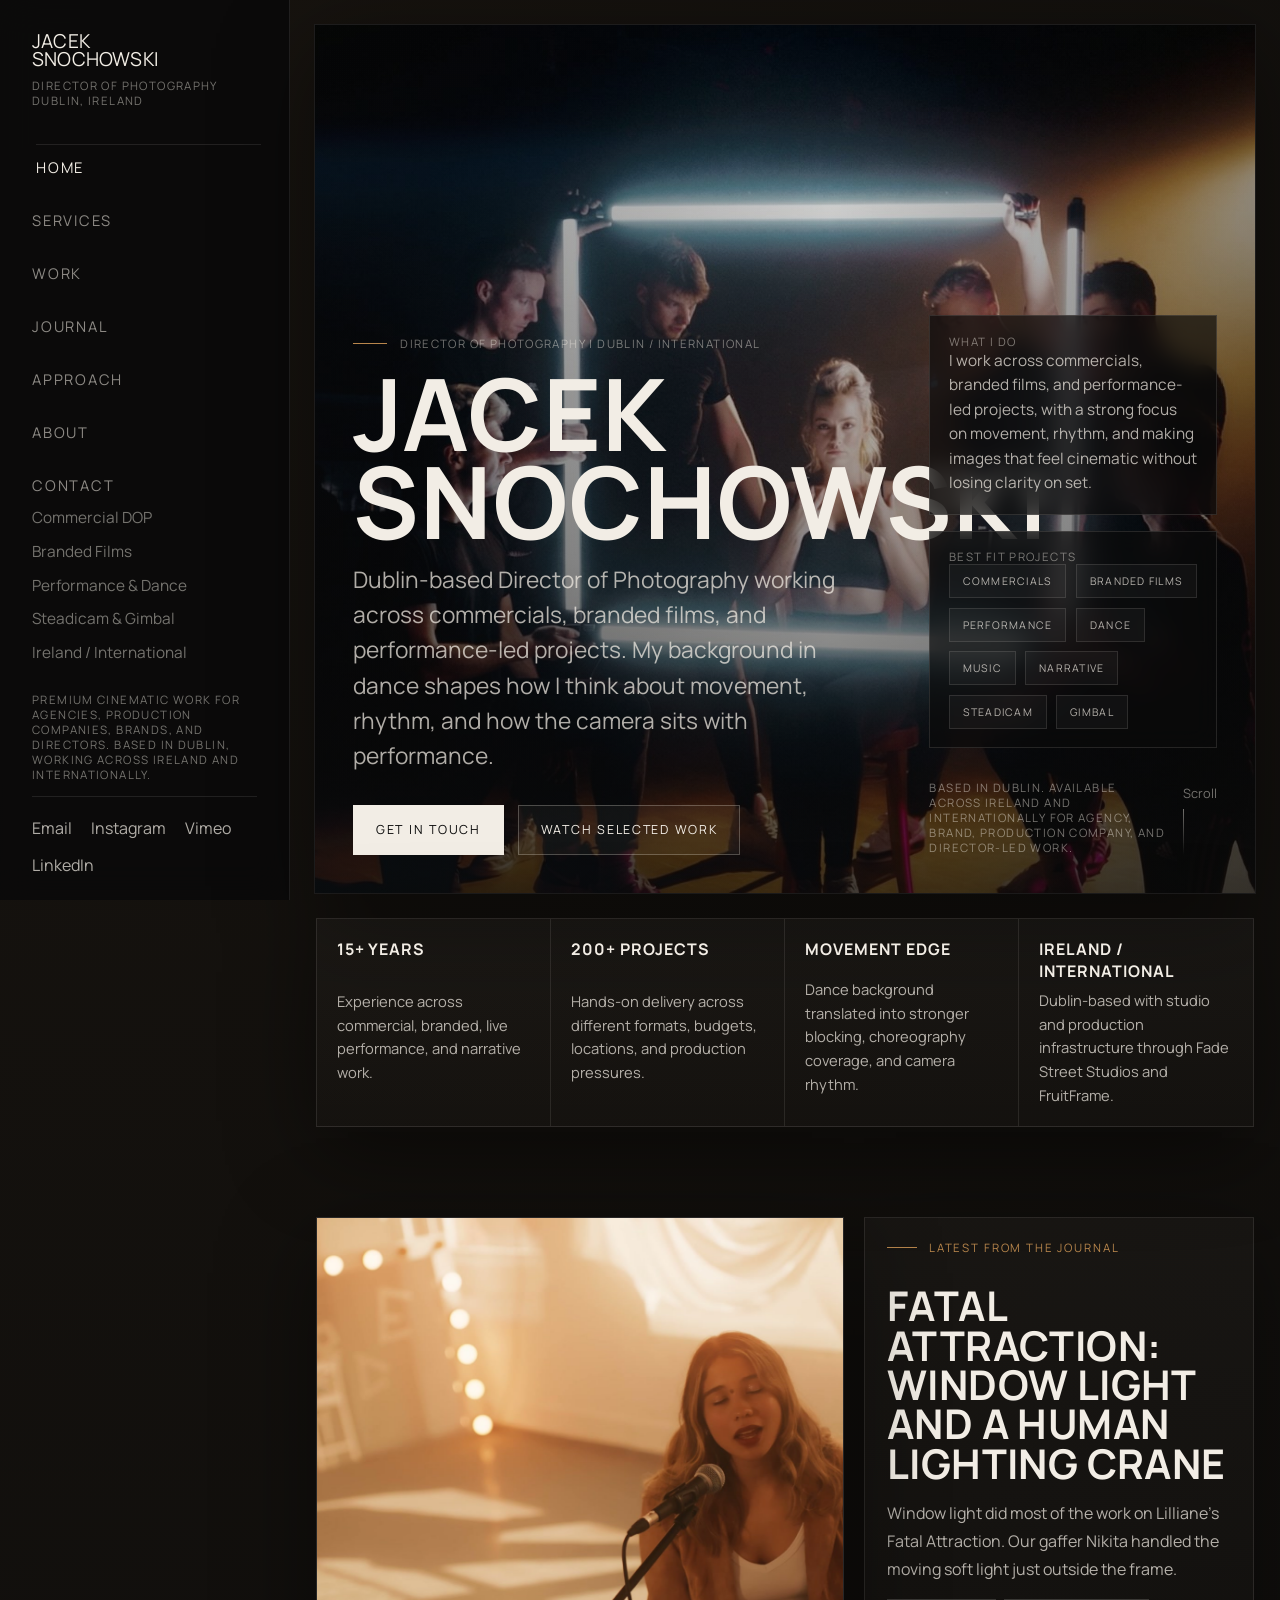
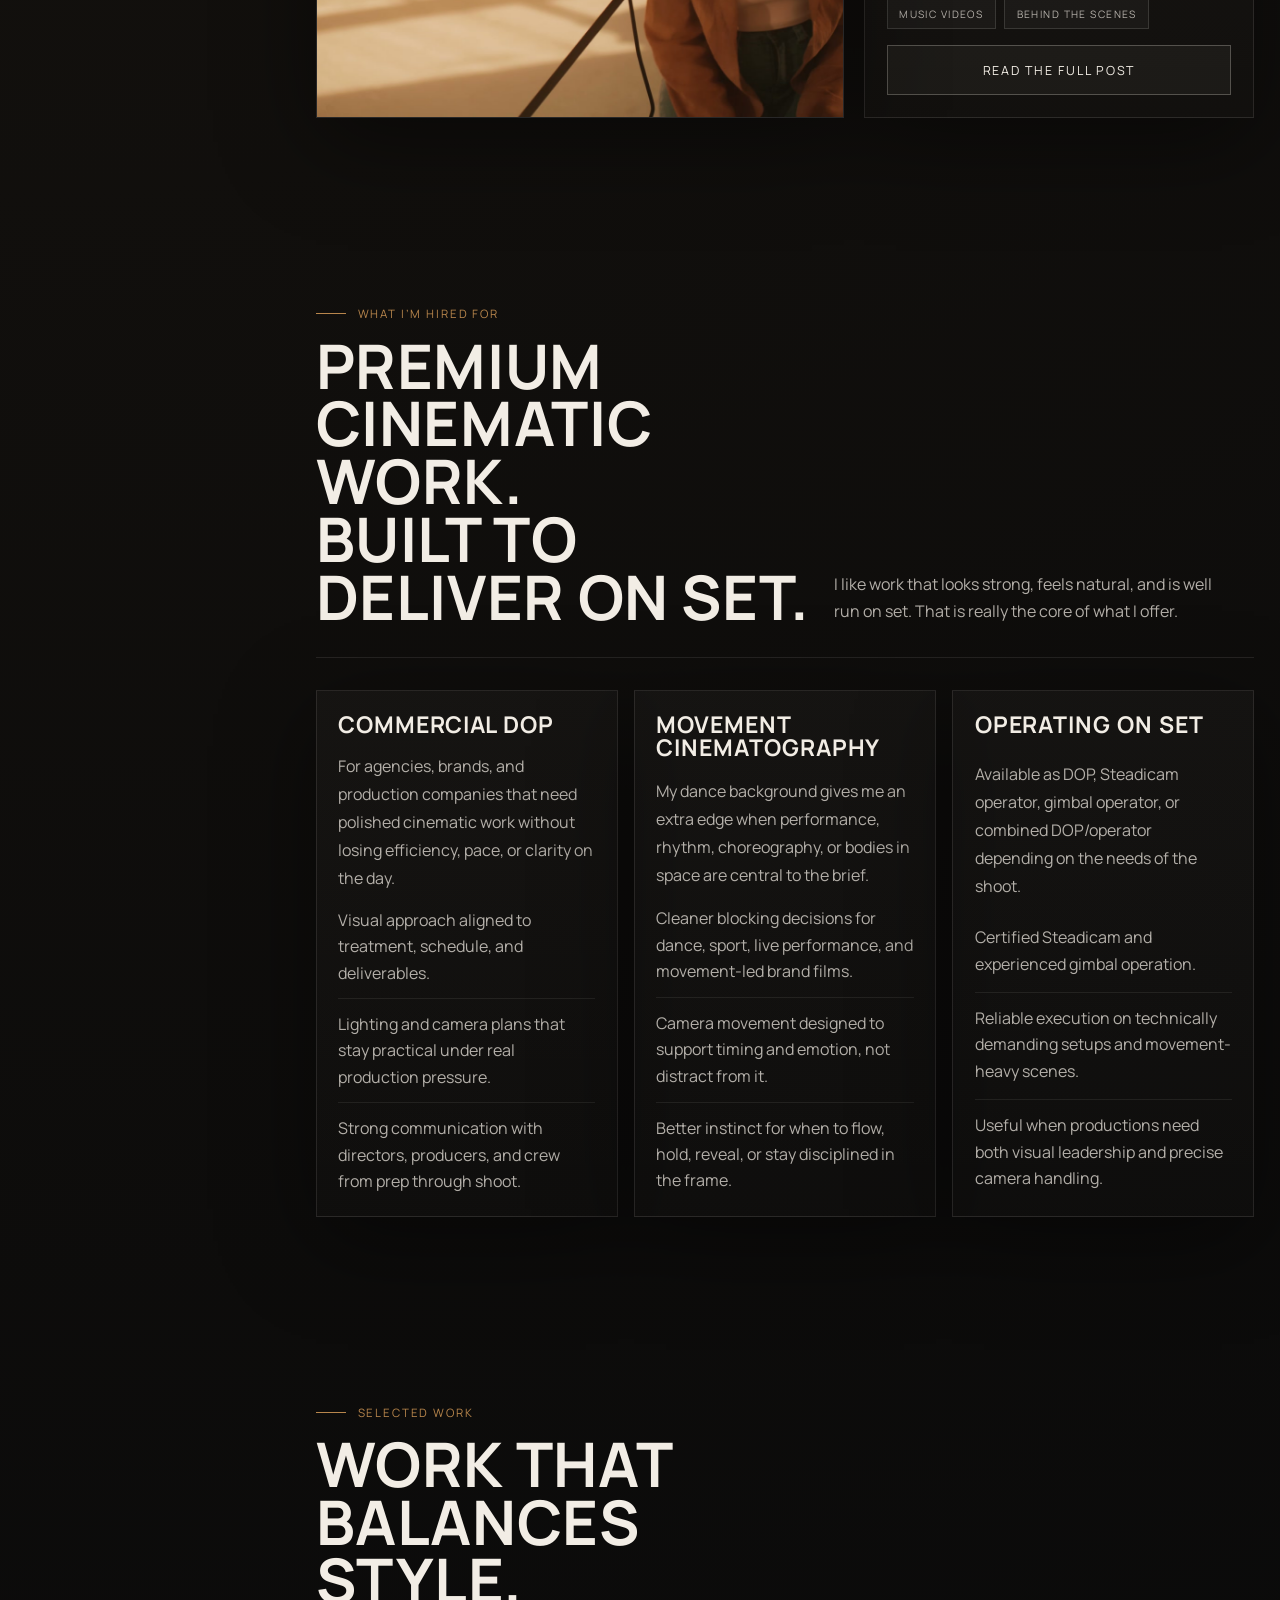
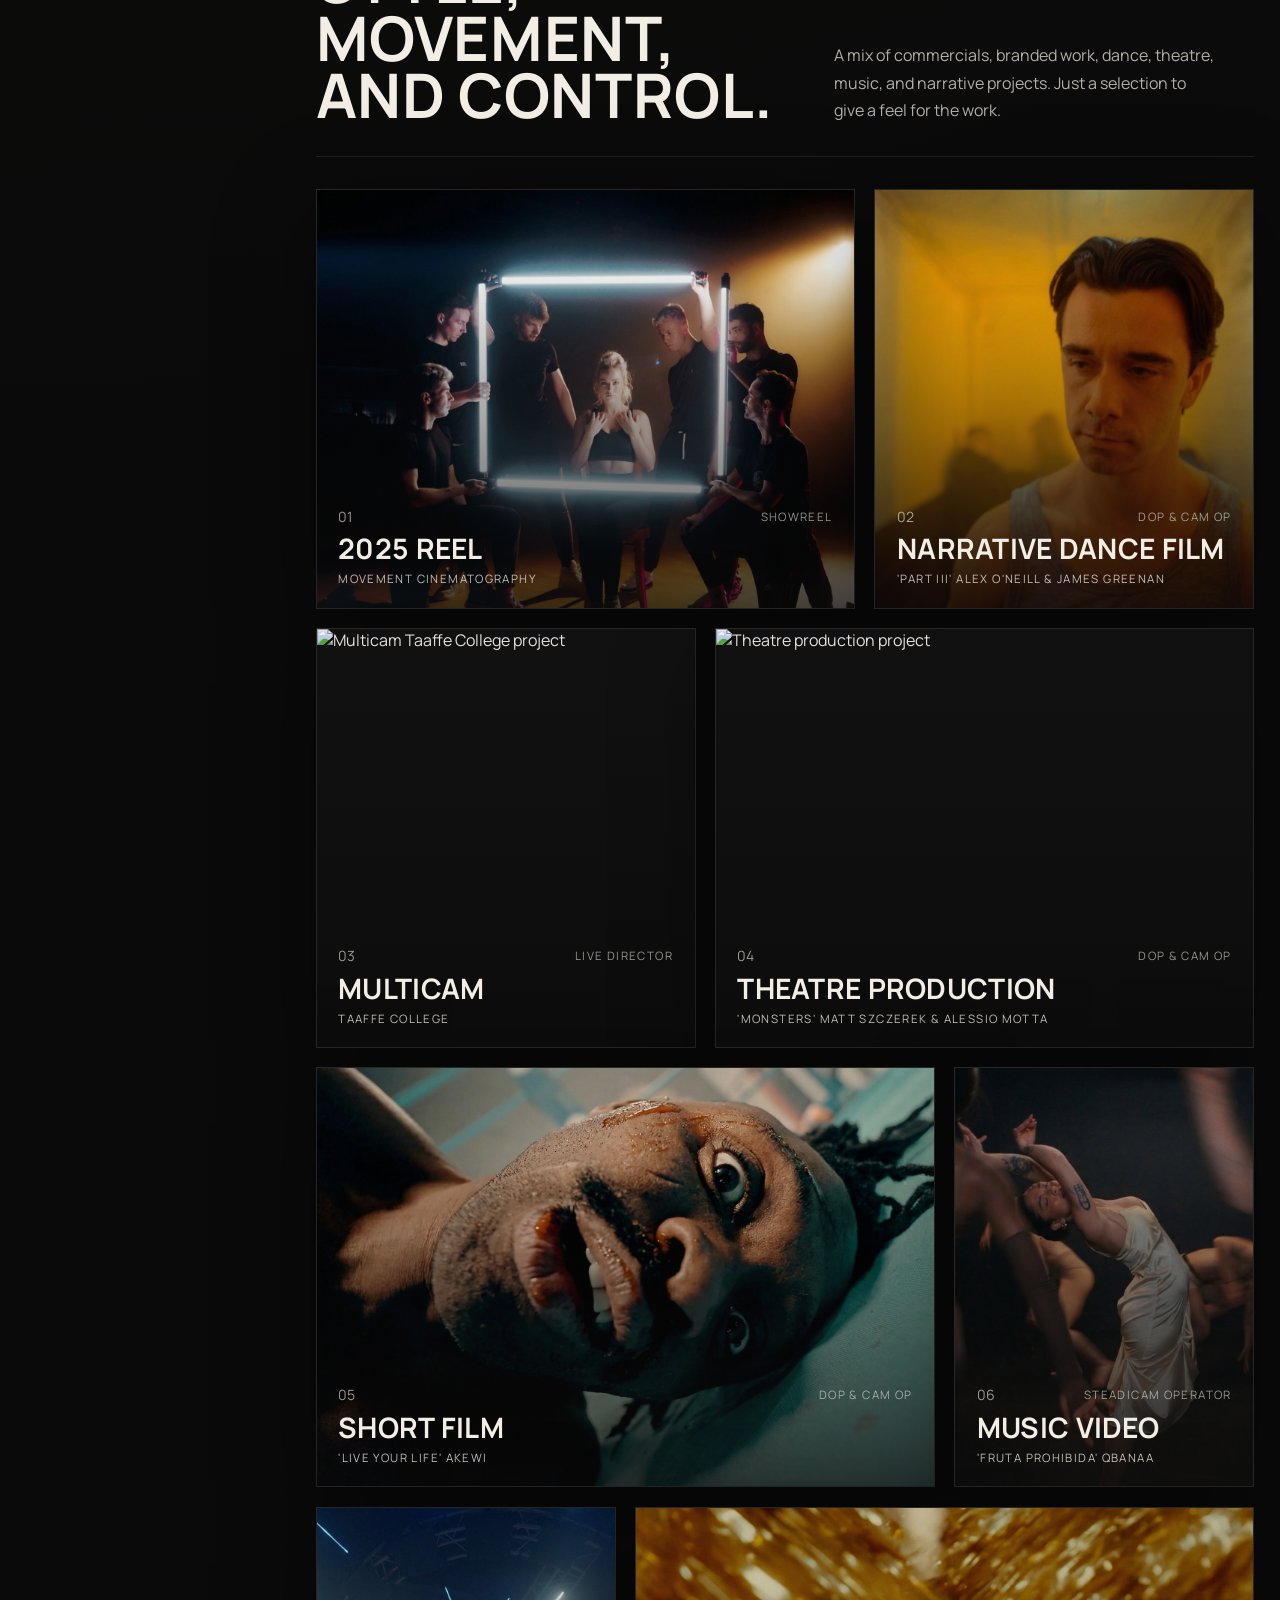
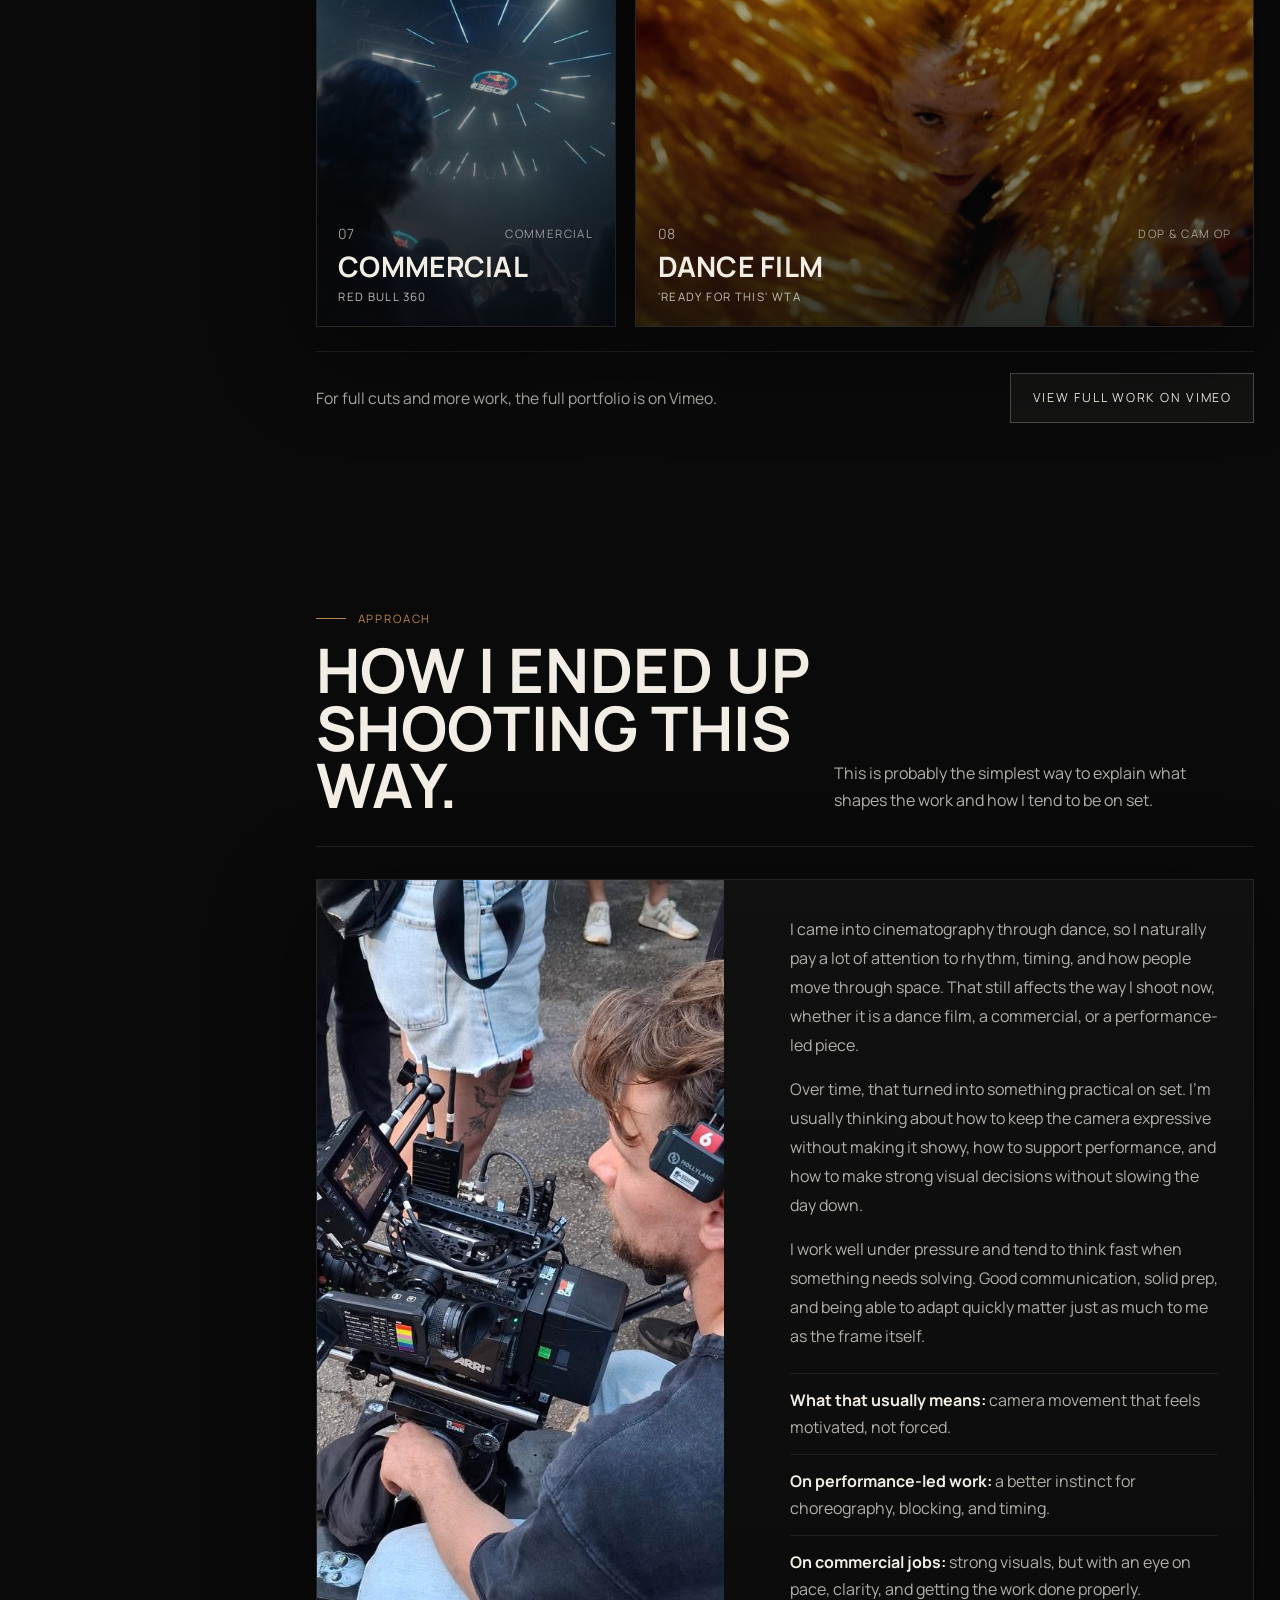
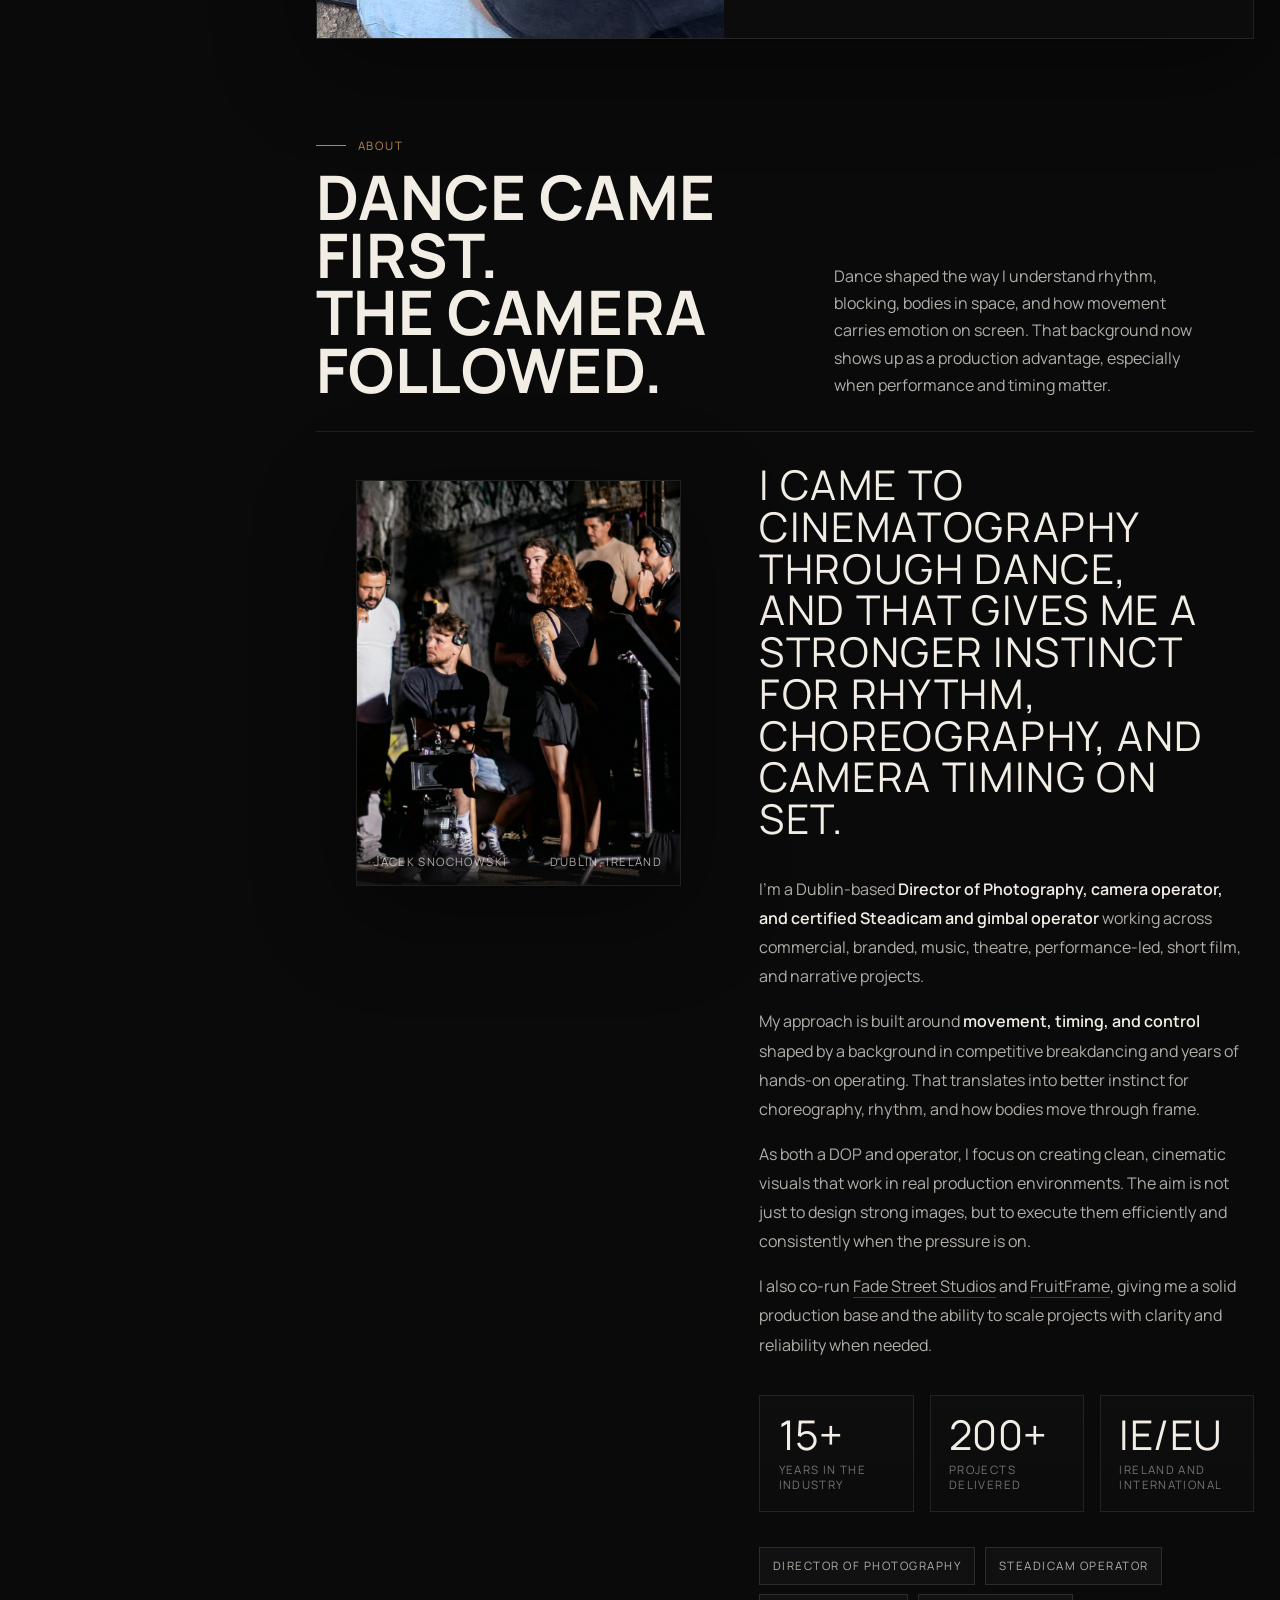
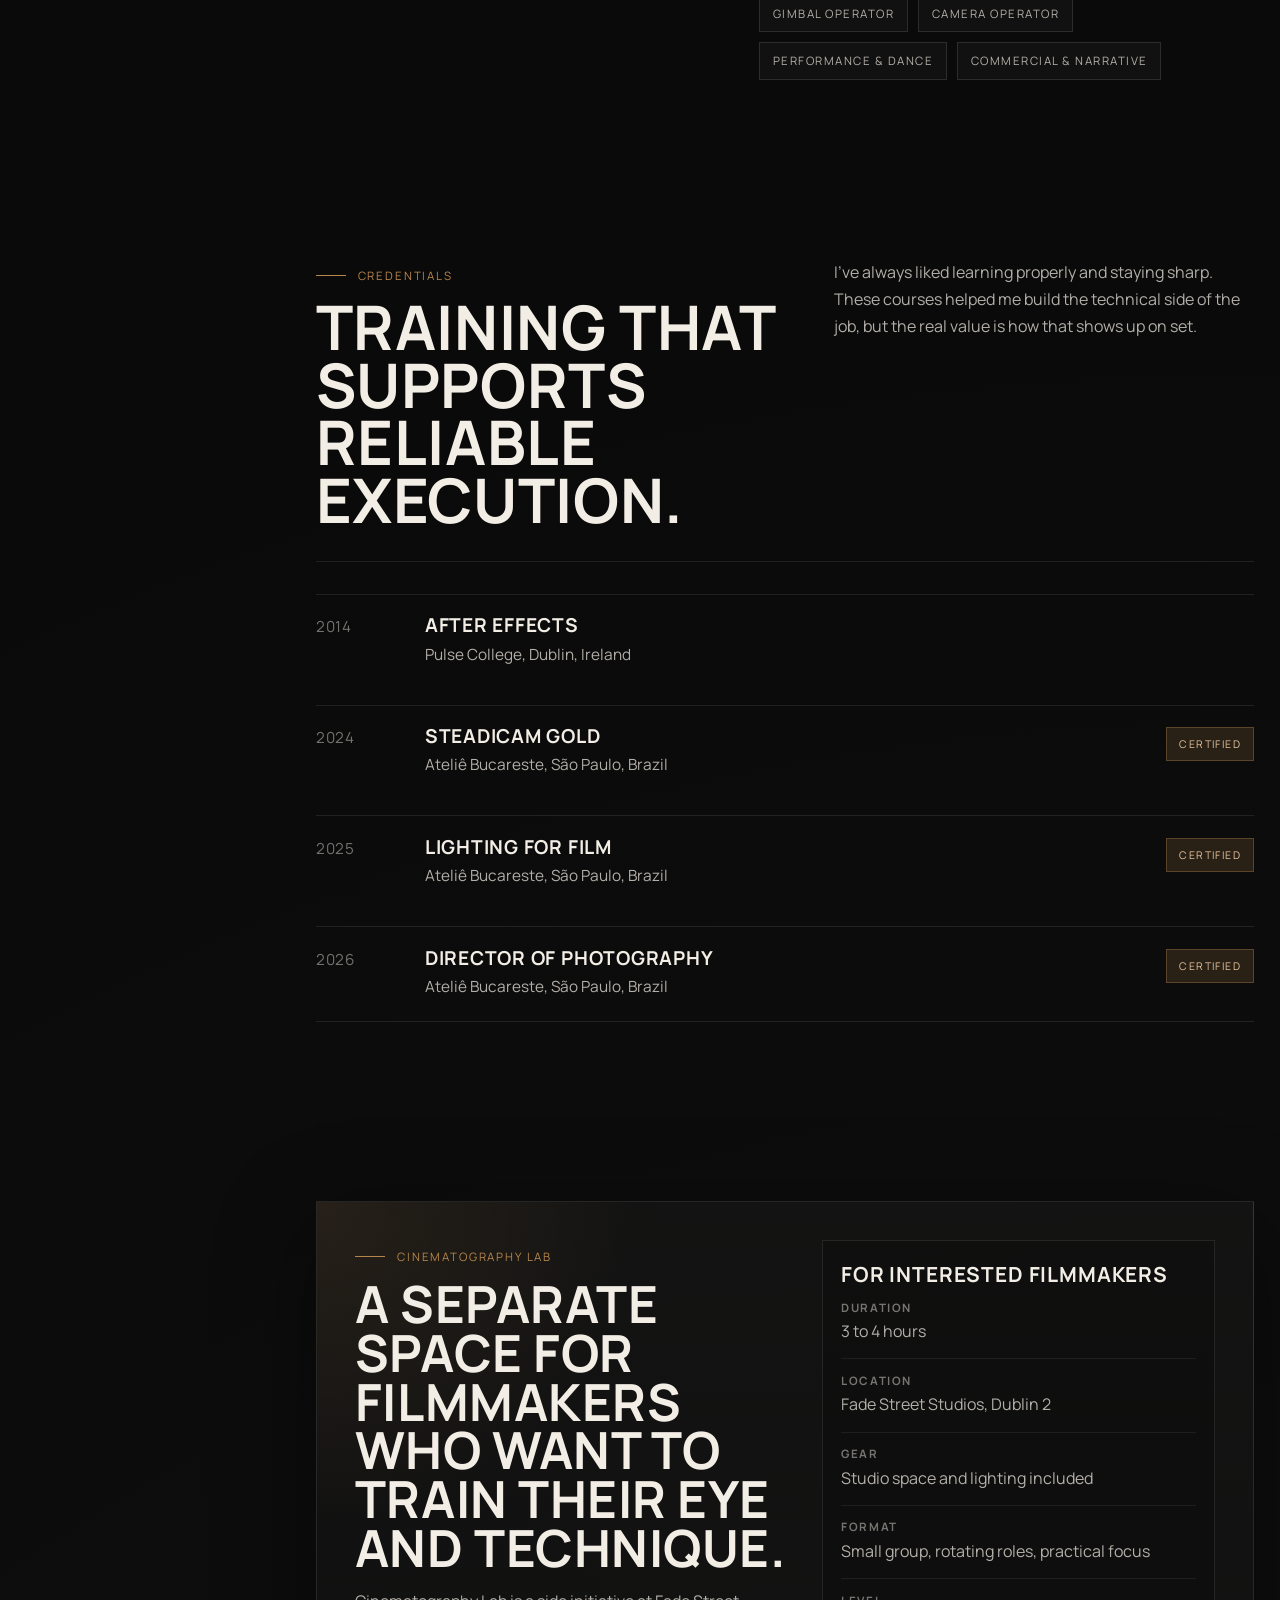
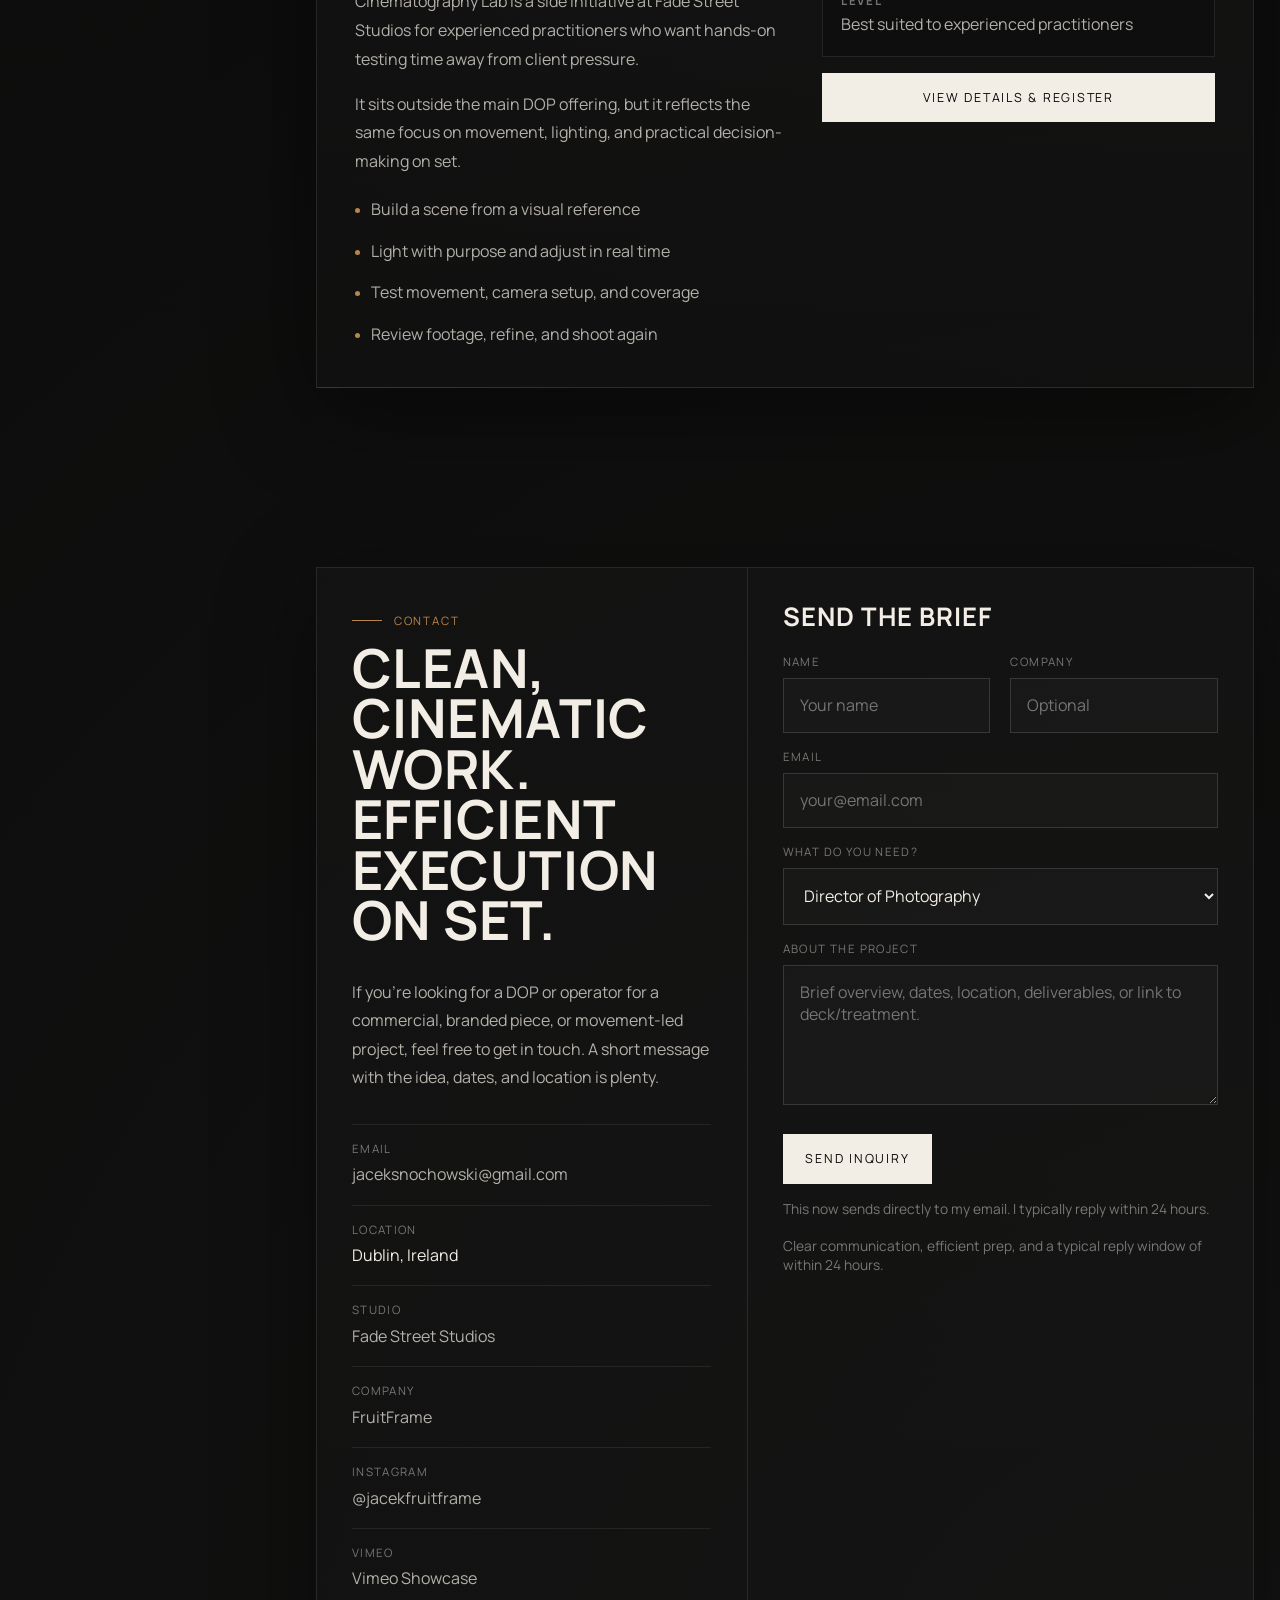
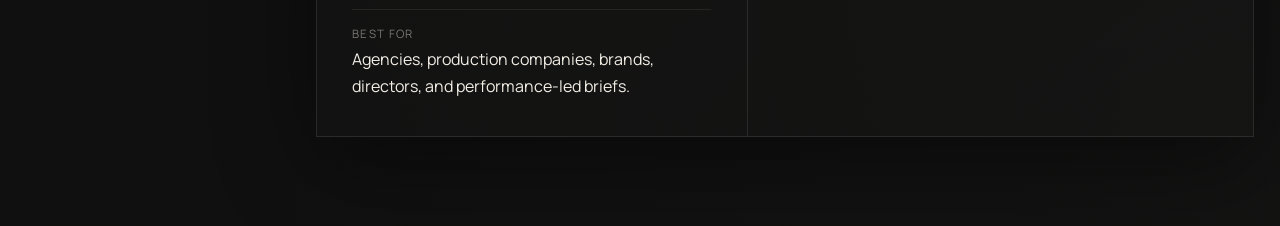
==== index.html @ 034a75fc "Feature Fatal Attraction as the latest Journal post" ====
<!DOCTYPE html>
<html lang="en">
<head>
<meta charset="UTF-8">
<meta name="viewport" content="width=device-width, initial-scale=1.0">
<title>Jacek Snochowski | Commercial Director of Photography Dublin</title>
<meta name="description" content="Jacek Snochowski is a Dublin-based Director of Photography for commercials, branded films, performance-led projects, and movement-heavy work across Ireland and internationally.">
<meta name="keywords" content="Jacek Snochowski, cinematographer Dublin, director of photography Dublin, commercial DOP Ireland, movement cinematography, steadicam operator Dublin">
<meta name="theme-color" content="#0a0a0a">
<link rel="canonical" href="https://jaceksnochowski.com">
<link rel="preconnect" href="https://fonts.googleapis.com">
<link rel="preconnect" href="https://fonts.gstatic.com" crossorigin>
<link href="https://fonts.googleapis.com/css2?family=Manrope:wght@400;500;600;700;800&amp;display=swap" rel="stylesheet">
<style>
  :root{
    --bg:#0a0a0a;
    --panel:#111111;
    --panel-2:#151515;
    --text:#f2ede5;
    --muted:rgba(242,237,229,0.72);
    --soft:rgba(242,237,229,0.46);
    --faint:rgba(242,237,229,0.18);
    --line:rgba(242,237,229,0.1);
    --accent:#b8864c;
    --accent-soft:rgba(184,134,76,0.18);
    --shadow:0 24px 90px rgba(0,0,0,0.45);
    --sidebar:290px;
    --max:1440px;
    --gutter:clamp(1.25rem, 2vw, 2rem);
    --section-pad:clamp(4.5rem, 7vw, 8rem);
    --headline:"Manrope", sans-serif;
    --body:"Manrope", sans-serif;
    --ease:cubic-bezier(.2,.8,.2,1);
  }

  *{box-sizing:border-box}
  html{scroll-behavior:smooth}
  body{
    margin:0;
    overflow-x:hidden;
    background:
      radial-gradient(circle at top left, rgba(184,134,76,0.08), transparent 32%),
      radial-gradient(circle at bottom right, rgba(242,237,229,0.04), transparent 28%),
      var(--bg);
    color:var(--text);
    font-family:var(--body);
    -webkit-font-smoothing:antialiased;
    text-rendering:optimizeLegibility;
  }

  img,video{display:block;max-width:100%}
  a{color:inherit}
  button,input,select,textarea{font:inherit}

  .site-shell{
    display:grid;
    grid-template-columns:var(--sidebar) 1fr;
    min-height:100vh;
  }

  .sidebar{
    position:sticky;
    top:0;
    height:100vh;
    padding:2rem;
    display:flex;
    flex-direction:column;
    justify-content:space-between;
    border-right:1px solid var(--line);
    background:rgba(10,10,10,0.9);
    backdrop-filter:blur(18px);
  }

  .brand-mark{
    display:grid;
    gap:0.6rem;
  }

  .brand-name,
  .hero-name,
  .section-title,
  .work-title,
  .card-index,
  .contact-title,
  .lab-title,
  .stat-value{
    font-family:var(--headline);
    text-transform:uppercase;
    letter-spacing:0.01em;
  }

  .brand-name{
    font-size:1.2rem;
    line-height:0.95;
  }

  .brand-title,
  .small-label,
  .pill,
  .nav-link,
  .detail-label,
  .footer-note,
  .form-label,
  .hero-kicker,
  .work-meta,
  .card-type{
    text-transform:uppercase;
    letter-spacing:0.12em;
  }

  .brand-title,
  .small-label,
  .detail-label,
  .footer-note,
  .hero-kicker,
  .work-meta,
  .card-type,
  .form-label{
    font-size:0.72rem;
    color:var(--soft);
  }

  .nav{
    display:grid;
    gap:0.5rem;
    margin:2.25rem 0 0;
  }

  .nav-link{
    text-decoration:none;
    font-family:var(--headline);
    font-size:0.92rem;
    color:rgba(242,237,229,0.56);
    padding:0.75rem 0;
    border-top:1px solid transparent;
    transition:color .25s var(--ease), border-color .25s var(--ease), transform .25s var(--ease);
  }

  .nav-link:hover,
  .nav-link.active{
    color:var(--text);
    border-color:var(--line);
    transform:translateX(4px);
  }

  .sidebar-copy{
    display:grid;
    gap:1.8rem;
  }

  .role-list{
    display:grid;
    gap:0.8rem;
    color:var(--soft);
    font-size:0.96rem;
  }

  .sidebar-note{
    display:grid;
    gap:0.9rem;
  }

  .socials{
    display:flex;
    flex-wrap:wrap;
    gap:0.9rem 1.2rem;
    padding-top:1.25rem;
    border-top:1px solid var(--line);
  }

  .socials a{
    text-decoration:none;
    color:var(--muted);
    transition:color .2s var(--ease);
  }

  .socials a:hover{color:var(--text)}

  .mobile-bar{
    display:none;
    position:sticky;
    top:0;
    z-index:50;
    align-items:center;
    justify-content:space-between;
    padding:1rem 1.2rem;
    border-bottom:1px solid var(--line);
    background:rgba(10,10,10,0.92);
    backdrop-filter:blur(14px);
  }

  .mobile-logo{
    font-family:var(--headline);
    font-size:1rem;
    letter-spacing:0.03em;
    text-transform:uppercase;
  }

  .menu-toggle{
    display:inline-flex;
    align-items:center;
    gap:0.7rem;
    padding:0;
    color:var(--text);
    background:none;
    border:none;
    cursor:pointer;
  }

  .menu-toggle-lines{
    display:grid;
    gap:4px;
  }

  .menu-toggle-lines span{
    width:18px;
    height:1px;
    background:var(--text);
  }

  .mobile-menu{
    position:fixed;
    inset:61px 0 auto;
    display:none;
    background:rgba(10,10,10,0.97);
    border-bottom:1px solid var(--line);
    padding:1rem 1.2rem 1.4rem;
    z-index:49;
  }

  .mobile-menu.open{display:grid;gap:0.25rem}

  .mobile-menu a{
    text-decoration:none;
    padding:0.95rem 0;
    border-bottom:1px solid rgba(242,237,229,0.07);
    font-family:var(--headline);
    font-size:1.05rem;
    letter-spacing:0.05em;
    text-transform:uppercase;
  }

  .content{
    min-width:0;
  }

  .section{
    padding:0 var(--gutter);
  }

  .section-inner{
    width:min(calc(100% - 0rem), var(--max));
    margin:0 auto;
  }

  .hero{
    min-height:100vh;
    padding:clamp(1rem, 2vw, 1.5rem);
  }

  .hero-stage{
    position:relative;
    min-height:calc(100vh - 2rem);
    border:1px solid var(--line);
    overflow:hidden;
    box-shadow:var(--shadow);
    background:#050505;
  }

  .hero-video{
    position:absolute;
    inset:0;
    width:100%;
    height:100%;
    object-fit:cover;
    object-position:center center;
    opacity:1;
  }

  .hero-overlay{
    position:absolute;
    inset:0;
    background:
      linear-gradient(180deg, rgba(10,10,10,0.03) 0%, rgba(10,10,10,0.34) 62%, rgba(10,10,10,0.7) 100%),
      linear-gradient(90deg, rgba(10,10,10,0.42) 0%, rgba(10,10,10,0.08) 55%, rgba(10,10,10,0.38) 100%);
  }

  .hero-grid{
    position:relative;
    z-index:1;
    min-height:calc(100vh - 2rem);
    display:grid;
    grid-template-columns:minmax(0, 1.4fr) minmax(280px, 0.75fr);
    align-items:end;
    gap:2.5rem;
    padding:clamp(1.5rem, 3vw, 2.5rem);
  }

  .hero-copy{
    max-width:760px;
    min-width:0;
    padding-top:6rem;
  }

  .hero-kicker{
    display:inline-flex;
    align-items:center;
    gap:0.8rem;
    margin-bottom:1.2rem;
  }

  .hero-kicker::before{
    content:"";
    width:34px;
    height:1px;
    background:var(--accent);
  }

  .hero-name{
    font-size:clamp(3.2rem, 7.8vw, 6.6rem);
    line-height:0.88;
    margin:0 0 1rem;
  }

  .hero-subhead{
    max-width:36ch;
    font-size:clamp(1.05rem, 1.8vw, 1.42rem);
    line-height:1.55;
    color:var(--muted);
    margin:0 0 2rem;
  }

  .hero-actions{
    display:flex;
    flex-wrap:wrap;
    gap:0.9rem;
  }

  .btn,
  .ghost-btn{
    display:inline-flex;
    align-items:center;
    justify-content:center;
    gap:0.6rem;
    min-height:48px;
    padding:0.95rem 1.35rem;
    text-decoration:none;
    text-transform:uppercase;
    letter-spacing:0.14em;
    font-size:0.78rem;
    transition:transform .25s var(--ease), border-color .25s var(--ease), background-color .25s var(--ease), color .25s var(--ease);
  }

  .btn{
    background:var(--text);
    color:var(--bg);
    border:1px solid var(--text);
  }

  .btn:hover{
    transform:translateY(-2px);
    background:#ffffff;
  }

  .ghost-btn{
    border:1px solid rgba(242,237,229,0.26);
    color:var(--text);
    background:rgba(242,237,229,0.04);
  }

  .ghost-btn:hover{
    transform:translateY(-2px);
    border-color:rgba(242,237,229,0.54);
    background:rgba(242,237,229,0.08);
  }

  .hero-side{
    align-self:end;
    display:grid;
    min-width:0;
    gap:1rem;
  }

  .hero-card{
    background:rgba(11,11,11,0.68);
    border:1px solid rgba(242,237,229,0.12);
    padding:1.1rem 1.15rem;
    backdrop-filter:blur(12px);
  }

  .hero-card p{
    margin:0;
    color:var(--muted);
    line-height:1.6;
    font-size:0.96rem;
  }

  .hero-card strong{
    color:var(--text);
    font-weight:600;
  }

  .pill-row{
    display:flex;
    flex-wrap:wrap;
    gap:0.6rem;
  }

  .pill{
    display:inline-flex;
    align-items:center;
    min-height:34px;
    padding:0.55rem 0.8rem;
    border:1px solid rgba(242,237,229,0.12);
    background:rgba(242,237,229,0.03);
    font-size:0.66rem;
    color:var(--muted);
  }

  .hero-footer{
    display:flex;
    align-items:flex-end;
    justify-content:space-between;
    gap:1rem;
    margin-top:1rem;
  }

  .hero-mobile-panel{
    display:none;
  }

  .hero-mobile-card{
    background:rgba(11,11,11,0.92);
    border:1px solid rgba(242,237,229,0.12);
    padding:1.1rem;
    box-shadow:var(--shadow);
  }

  .hero-mobile-card p{
    margin:0;
    color:var(--muted);
    line-height:1.65;
    font-size:1rem;
  }

  .hero-scroll{
    color:var(--soft);
    font-size:0.8rem;
  }

  .hero-scroll span{
    display:block;
    margin-top:0.4rem;
    width:1px;
    height:46px;
    background:linear-gradient(180deg, rgba(242,237,229,0.45), transparent);
  }

  .section-head{
    display:grid;
    grid-template-columns:minmax(0, 1fr) minmax(260px, 420px);
    gap:1.5rem;
    align-items:end;
    padding-bottom:2rem;
    margin-bottom:2rem;
    border-bottom:1px solid var(--line);
  }

  .eyebrow{
    display:inline-flex;
    align-items:center;
    gap:0.75rem;
    margin-bottom:0.95rem;
    color:var(--accent);
    text-transform:uppercase;
    letter-spacing:0.16em;
    font-size:0.72rem;
  }

  .eyebrow::before{
    content:"";
    width:30px;
    height:1px;
    background:currentColor;
  }

  .section-title{
    margin:0;
    font-size:clamp(2.1rem, 4.8vw, 4.2rem);
    line-height:0.94;
  }

  .section-intro{
    margin:0;
    color:var(--muted);
    font-size:1rem;
    line-height:1.7;
    max-width:38ch;
  }

  .credentials .section-head{
    align-items:start;
  }

  .credentials .section-intro{
    max-width:44ch;
  }

  .work{
    padding-top:var(--section-pad);
    padding-bottom:var(--section-pad);
  }

  .work-grid{
    display:grid;
    grid-template-columns:repeat(12, 1fr);
    gap:clamp(1rem, 1.5vw, 1.4rem);
  }

  .work-note{
    display:grid;
    grid-template-columns:minmax(0, 1fr) auto;
    gap:1.25rem;
    align-items:center;
    margin-top:1.5rem;
    padding-top:1.35rem;
    border-top:1px solid var(--line);
  }

  .work-note p{
    margin:0;
    color:var(--muted);
    font-size:0.98rem;
    line-height:1.7;
    max-width:58ch;
  }

  .work-link{
    white-space:nowrap;
  }

  .work-card{
    position:relative;
    overflow:hidden;
    min-height:420px;
    border:1px solid var(--line);
    background:var(--panel);
    text-decoration:none;
    box-shadow:var(--shadow);
  }

  .work-media{
    position:absolute;
    inset:0;
  }

  .work-card.large{grid-column:span 7}
  .work-card.medium{grid-column:span 5}
  .work-card.wide{grid-column:span 8}
  .work-card.tall{grid-column:span 4}

  .work-card img,
  .work-video{
    width:100%;
    height:100%;
    object-fit:cover;
    transition:transform 1.2s var(--ease), filter .6s var(--ease);
  }

  .work-video{
    position:absolute;
    inset:0;
    opacity:0;
    pointer-events:none;
    object-position:center center;
    transition:opacity .35s var(--ease);
  }

  .work-card.has-video.is-playing .work-video{
    opacity:1;
  }

  .work-card::after{
    content:"";
    position:absolute;
    inset:0;
    background:linear-gradient(180deg, rgba(10,10,10,0.06) 18%, rgba(10,10,10,0.72) 100%);
  }

  .work-card:hover img,
  .work-card.is-playing img{
    transform:scale(1.04);
    filter:saturate(1.05);
  }

  .work-card-copy{
    position:absolute;
    inset:auto 0 0;
    z-index:1;
    padding:1.35rem;
    display:grid;
    gap:0.55rem;
  }

  .card-topline{
    display:flex;
    align-items:center;
    justify-content:space-between;
    gap:1rem;
  }

  .card-index{
    font-size:0.88rem;
    color:rgba(242,237,229,0.62);
  }

  .card-type{
    color:rgba(242,237,229,0.6);
  }

  .work-title{
    margin:0;
    font-size:clamp(1.45rem, 2.2vw, 2.35rem);
    line-height:1;
  }

  .work-meta{
    color:rgba(242,237,229,0.78);
  }

  .trust{
    padding:0 var(--gutter) var(--section-pad);
  }

  .trust-band{
    width:min(calc(100% - 0rem), var(--max));
    margin:0 auto;
    border:1px solid var(--line);
    background:linear-gradient(180deg, rgba(242,237,229,0.03), rgba(242,237,229,0.01));
    box-shadow:var(--shadow);
    overflow:hidden;
  }

  .trust-grid{
    display:grid;
    grid-template-columns:repeat(4, minmax(0, 1fr));
  }

  .trust-item{
    padding:1.2rem 1.25rem;
    border-right:1px solid var(--line);
    display:grid;
    gap:0.45rem;
  }

  .trust-item:last-child{
    border-right:none;
  }

  .trust-item strong{
    font-family:var(--headline);
    font-size:1rem;
    text-transform:uppercase;
    letter-spacing:0.06em;
  }

  .trust-item span{
    color:var(--muted);
    line-height:1.6;
    font-size:0.92rem;
  }

  .journal-teaser{
    padding:0 var(--gutter) var(--section-pad);
  }

  .journal-teaser-panel{
    width:min(calc(100% - 0rem), var(--max));
    margin:0 auto;
    display:grid;
    grid-template-columns:minmax(0, 1.15fr) minmax(320px, 0.85fr);
    gap:1.2rem;
    align-items:stretch;
  }

  .journal-teaser-visual{
    position:relative;
    overflow:hidden;
    min-height:420px;
    border:1px solid var(--line);
    box-shadow:var(--shadow);
    background:var(--panel);
  }

  .journal-teaser-visual img{
    width:100%;
    height:100%;
    object-fit:cover;
  }

  .journal-teaser-copy{
    display:grid;
    gap:1rem;
    align-content:start;
    padding:1.4rem;
    border:1px solid var(--line);
    background:linear-gradient(180deg, rgba(242,237,229,0.03), rgba(242,237,229,0.01));
    box-shadow:var(--shadow);
  }

  .journal-tags{
    display:flex;
    flex-wrap:wrap;
    gap:0.55rem;
  }

  .journal-tag{
    display:inline-flex;
    align-items:center;
    min-height:30px;
    padding:0.45rem 0.7rem;
    border:1px solid rgba(242,237,229,0.14);
    background:rgba(242,237,229,0.03);
    color:var(--muted);
    text-transform:uppercase;
    letter-spacing:0.14em;
    font-size:0.64rem;
  }

  .journal-teaser-title{
    margin:0;
    font-family:var(--headline);
    font-size:clamp(1.8rem, 3.2vw, 3rem);
    line-height:0.96;
    text-transform:uppercase;
    letter-spacing:0.01em;
  }

  .journal-teaser-copy p{
    margin:0;
    color:var(--muted);
    line-height:1.75;
  }

  .services,
  .case-studies{
    padding-top:var(--section-pad);
    padding-bottom:var(--section-pad);
  }

  .service-grid,
  .case-grid{
    display:grid;
    grid-template-columns:repeat(3, minmax(0, 1fr));
    gap:1rem;
  }

  .service-card,
  .case-card{
    border:1px solid var(--line);
    background:linear-gradient(180deg, rgba(242,237,229,0.03), rgba(242,237,229,0.01));
    padding:1.35rem;
    box-shadow:var(--shadow);
    display:grid;
    gap:0.95rem;
  }

  .service-card h3,
  .case-card h3{
    margin:0;
    font-family:var(--headline);
    font-size:clamp(1.2rem, 1.8vw, 1.7rem);
    line-height:1.02;
    text-transform:uppercase;
    letter-spacing:0.04em;
  }

  .service-card p,
  .case-card p{
    margin:0;
    color:var(--muted);
    line-height:1.75;
  }

  .service-card ul{
    list-style:none;
    margin:0;
    padding:0;
    display:grid;
    gap:0.75rem;
  }

  .service-card li{
    color:var(--muted);
    line-height:1.65;
    padding-top:0.75rem;
    border-top:1px solid rgba(242,237,229,0.08);
  }

  .service-card li:first-child{
    border-top:none;
    padding-top:0;
  }

  .case-label{
    color:var(--accent);
    text-transform:uppercase;
    letter-spacing:0.16em;
    font-size:0.7rem;
  }

  .case-meta{
    display:grid;
    gap:0.7rem;
    padding-top:0.9rem;
    border-top:1px solid rgba(242,237,229,0.08);
  }

  .case-meta div{
    color:var(--muted);
    line-height:1.65;
    font-size:0.94rem;
  }

  .case-meta strong{
    color:var(--text);
    font-size:0.72rem;
    text-transform:uppercase;
    letter-spacing:0.14em;
    display:block;
    margin-bottom:0.22rem;
  }

  .story-panel{
    display:grid;
    grid-template-columns:minmax(0, 0.9fr) minmax(0, 1.1fr);
    gap:clamp(1.2rem, 2.4vw, 2rem);
    border:1px solid var(--line);
    background:linear-gradient(180deg, rgba(242,237,229,0.03), rgba(242,237,229,0.01));
    box-shadow:var(--shadow);
    overflow:hidden;
  }

  .story-visual{
    min-height:420px;
    background:var(--panel);
  }

  .story-visual img{
    width:100%;
    height:100%;
    object-fit:cover;
  }

  .story-copy{
    padding:clamp(1.35rem, 3vw, 2.2rem);
    display:grid;
    gap:1rem;
    align-content:start;
  }

  .story-copy p{
    margin:0;
    color:var(--muted);
    line-height:1.8;
    max-width:58ch;
  }

  .story-points{
    display:grid;
    gap:0.8rem;
    margin-top:0.4rem;
  }

  .story-points div{
    padding-top:0.8rem;
    border-top:1px solid rgba(242,237,229,0.08);
    color:var(--muted);
    line-height:1.7;
  }

  .story-points strong{
    color:var(--text);
  }

  .about{
    padding-top:0;
    padding-bottom:var(--section-pad);
  }

  .about-grid{
    display:grid;
    grid-template-columns:minmax(320px, 0.9fr) minmax(0, 1.1fr);
    gap:clamp(1.5rem, 3vw, 3rem);
    align-items:start;
  }

  .about-visual{
    position:sticky;
    top:1.5rem;
  }

  .about-photo{
    position:relative;
    aspect-ratio:4 / 5;
    overflow:hidden;
    border:1px solid var(--line);
    box-shadow:var(--shadow);
  }

  .about-photo img{
    width:100%;
    height:100%;
    object-fit:cover;
  }

  .about-photo-caption{
    position:absolute;
    left:0;
    right:0;
    bottom:0;
    display:flex;
    justify-content:space-between;
    gap:1rem;
    padding:1rem 1.1rem;
    background:linear-gradient(180deg, transparent, rgba(10,10,10,0.86));
    color:rgba(242,237,229,0.7);
    font-size:0.72rem;
    text-transform:uppercase;
    letter-spacing:0.12em;
  }

  .about-content{
    display:grid;
    gap:2.2rem;
  }

  .about-lead{
    max-width:18ch;
    margin:0;
    font-family:var(--headline);
    font-size:clamp(1.9rem, 3.2vw, 3rem);
    line-height:1.02;
    text-transform:uppercase;
    letter-spacing:0.04em;
  }

  .about-body{
    display:grid;
    gap:1rem;
  }

  .about-body p{
    margin:0;
    color:var(--muted);
    font-size:1rem;
    line-height:1.82;
    max-width:62ch;
  }

  .about-body strong{
    color:var(--text);
    font-weight:600;
  }

  .about-body a{
    text-decoration:none;
    border-bottom:1px solid rgba(242,237,229,0.22);
    transition:border-color .2s var(--ease), color .2s var(--ease);
  }

  .about-body a:hover{
    color:#fff;
    border-color:rgba(242,237,229,0.7);
  }

  .stats{
    display:grid;
    grid-template-columns:repeat(3, minmax(0, 1fr));
    gap:1rem;
  }

  .stat{
    padding:1.15rem;
    border:1px solid var(--line);
    background:linear-gradient(180deg, rgba(242,237,229,0.02), rgba(242,237,229,0.01));
  }

  .stat-value{
    font-size:clamp(2rem, 3.2vw, 2.7rem);
    line-height:1;
    margin-bottom:0.45rem;
  }

  .stat-label{
    color:var(--soft);
    text-transform:uppercase;
    letter-spacing:0.12em;
    font-size:0.72rem;
  }

  .tag-list{
    display:flex;
    flex-wrap:wrap;
    gap:0.6rem;
  }

  .tag{
    padding:0.65rem 0.8rem;
    border:1px solid rgba(242,237,229,0.12);
    font-size:0.72rem;
    text-transform:uppercase;
    letter-spacing:0.13em;
    color:var(--muted);
    background:rgba(242,237,229,0.03);
  }

  .credentials{
    padding-top:var(--section-pad);
    padding-bottom:var(--section-pad);
  }

  .credential-list{
    display:grid;
    gap:1rem;
  }

  .credential{
    display:grid;
    grid-template-columns:90px minmax(0, 1fr) auto;
    gap:1.2rem;
    align-items:start;
    padding:1.35rem 0;
    border-top:1px solid var(--line);
  }

  .credential:last-child{
    border-bottom:1px solid var(--line);
  }

  .credential-year{
    color:var(--soft);
    font-family:var(--headline);
    letter-spacing:0.06em;
    text-transform:uppercase;
    font-size:0.95rem;
  }

  .credential-main{
    display:grid;
    gap:0.35rem;
  }

  .credential-title{
    margin:0;
    font-family:var(--headline);
    font-size:clamp(1.1rem, 1.5vw, 1.45rem);
    line-height:1.02;
    text-transform:uppercase;
    letter-spacing:0.04em;
  }

  .credential-school{
    color:var(--muted);
    font-size:0.96rem;
    line-height:1.65;
  }

  .badge{
    display:inline-flex;
    align-items:center;
    min-height:34px;
    padding:0.45rem 0.75rem;
    border:1px solid rgba(184,134,76,0.34);
    background:var(--accent-soft);
    color:#e7c49f;
    text-transform:uppercase;
    letter-spacing:0.14em;
    font-size:0.66rem;
    white-space:nowrap;
  }

  .lab{
    padding-top:var(--section-pad);
    padding-bottom:var(--section-pad);
  }

  .lab-panel{
    position:relative;
    overflow:hidden;
    border:1px solid var(--line);
    padding:clamp(1.4rem, 3vw, 2.4rem);
    background:
      radial-gradient(circle at top left, rgba(184,134,76,0.12), transparent 26%),
      linear-gradient(180deg, rgba(242,237,229,0.03), rgba(242,237,229,0.01));
    box-shadow:var(--shadow);
  }

  .lab-grid{
    display:grid;
    grid-template-columns:minmax(0, 1.05fr) minmax(280px, 0.95fr);
    gap:2rem;
    align-items:start;
  }

  .lab-title{
    margin:0 0 1rem;
    font-size:clamp(2rem, 4vw, 3.5rem);
    line-height:0.95;
  }

  .lab-copy p,
  .lab-list li{
    color:var(--muted);
    font-size:1rem;
    line-height:1.8;
  }

  .lab-copy p{margin:0 0 1rem}

  .lab-list{
    margin:1.2rem 0 0;
    padding:0;
    list-style:none;
    display:grid;
    gap:0.8rem;
  }

  .lab-list li{
    padding-left:1rem;
    position:relative;
  }

  .lab-list li::before{
    content:"";
    position:absolute;
    left:0;
    top:0.8rem;
    width:5px;
    height:5px;
    border-radius:50%;
    background:var(--accent);
  }

  .lab-side{
    display:grid;
    gap:1rem;
  }

  .info-card{
    padding:1.15rem;
    border:1px solid var(--line);
    background:rgba(10,10,10,0.42);
  }

  .info-card h3{
    margin:0 0 0.75rem;
    font-family:var(--headline);
    font-size:1.3rem;
    letter-spacing:0.04em;
    text-transform:uppercase;
  }

  .info-list{
    list-style:none;
    margin:0;
    padding:0;
    display:grid;
    gap:0.85rem;
  }

  .info-list li{
    display:grid;
    gap:0.28rem;
    padding-top:0.85rem;
    border-top:1px solid rgba(242,237,229,0.07);
  }

  .info-list li:first-child{
    border-top:none;
    padding-top:0;
  }

  .info-list strong{
    font-size:0.72rem;
    text-transform:uppercase;
    letter-spacing:0.14em;
    color:var(--soft);
  }

  .info-list span{
    color:var(--muted);
    line-height:1.6;
  }

  .lab-overlay{
    position:fixed;
    inset:0;
    display:none;
    z-index:80;
    background:rgba(9,9,9,0.92);
    backdrop-filter:blur(10px);
    overflow:auto;
    padding:1.4rem;
  }

  .lab-overlay.open{display:block}

  .lab-dialog{
    width:min(920px, 100%);
    margin:0 auto;
    border:1px solid var(--line);
    background:var(--bg);
    box-shadow:var(--shadow);
  }

  .lab-dialog-header{
    display:flex;
    justify-content:space-between;
    align-items:flex-start;
    gap:1rem;
    padding:1.35rem 1.35rem 0;
  }

  .overlay-close{
    border:none;
    background:none;
    color:var(--soft);
    text-transform:uppercase;
    letter-spacing:0.16em;
    font-size:0.72rem;
    cursor:pointer;
  }

  .overlay-close:hover{color:var(--text)}

  .lab-dialog-body{
    padding:0 1.35rem 1.35rem;
  }

  .overlay-grid{
    display:grid;
    grid-template-columns:repeat(2, minmax(0, 1fr));
    gap:1.5rem;
    margin:1.5rem 0 2rem;
  }

  .overlay-grid p{
    margin:0 0 0.9rem;
    color:var(--muted);
    line-height:1.75;
  }

  .overlay-title{
    margin:0;
    font-family:var(--headline);
    font-size:clamp(1.9rem, 4vw, 3.4rem);
    line-height:0.95;
    text-transform:uppercase;
    letter-spacing:0.04em;
  }

  .form-grid{
    display:grid;
    grid-template-columns:repeat(2, minmax(0, 1fr));
    gap:1rem 1.25rem;
    padding-top:1.6rem;
    border-top:1px solid var(--line);
  }

  .form-field.full{grid-column:1 / -1}

  .form-label{
    display:block;
    margin-bottom:0.6rem;
  }

  .input,
  .textarea,
  .select{
    width:100%;
    border:1px solid rgba(242,237,229,0.14);
    background:rgba(242,237,229,0.02);
    color:var(--text);
    padding:0.95rem 1rem;
    min-height:52px;
    transition:border-color .2s var(--ease), background-color .2s var(--ease);
  }

  .textarea{
    min-height:140px;
    resize:vertical;
  }

  .input:focus,
  .textarea:focus,
  .select:focus{
    outline:none;
    border-color:rgba(242,237,229,0.38);
    background:rgba(242,237,229,0.04);
  }

  .form-actions{
    display:flex;
    flex-wrap:wrap;
    gap:0.9rem;
    align-items:center;
    margin-top:1.5rem;
  }

  .form-note,
  .success-message{
    color:var(--soft);
    font-size:0.86rem;
    line-height:1.6;
  }

  .success-message{
    display:none;
    margin-top:1rem;
  }

  .success-message.show{display:block}

  .contact{
    padding-top:var(--section-pad);
    padding-bottom:var(--section-pad);
  }

  .contact-panel{
    display:grid;
    grid-template-columns:minmax(300px, 0.92fr) minmax(0, 1.08fr);
    gap:0;
    border:1px solid var(--line);
    box-shadow:var(--shadow);
    overflow:hidden;
    background:linear-gradient(180deg, rgba(242,237,229,0.02), rgba(242,237,229,0.01));
  }

  .contact-left,
  .contact-right{
    padding:clamp(1.35rem, 3vw, 2.2rem);
  }

  .contact-left{
    border-right:1px solid var(--line);
    display:grid;
    gap:2rem;
    align-content:start;
  }

  .contact-title{
    margin:0;
    font-size:clamp(2.1rem, 4.2vw, 3.8rem);
    line-height:0.94;
  }

  .contact-text{
    margin:0;
    color:var(--muted);
    font-size:1rem;
    line-height:1.78;
    max-width:40ch;
  }

  .detail-list{
    display:grid;
    gap:1rem;
  }

  .detail-item{
    padding-top:1rem;
    border-top:1px solid rgba(242,237,229,0.08);
  }

  .detail-value{
    margin-top:0.35rem;
    color:var(--text);
    line-height:1.7;
  }

  .detail-value a{
    text-decoration:none;
    color:var(--muted);
  }

  .detail-value a:hover{color:var(--text)}

  .contact-right h3{
    margin:0 0 1.5rem;
    font-family:var(--headline);
    text-transform:uppercase;
    letter-spacing:0.04em;
    font-size:clamp(1.3rem, 2vw, 1.8rem);
    line-height:1.02;
  }

  .contact-foot{
    margin-top:1rem;
    color:var(--soft);
    font-size:0.86rem;
  }

  .reveal{
    opacity:0;
    transform:translateY(24px);
    transition:opacity .7s var(--ease), transform .7s var(--ease);
  }

  .reveal.is-visible{
    opacity:1;
    transform:translateY(0);
  }

  @media (max-width: 1150px){
    .site-shell{grid-template-columns:1fr}
    .sidebar{display:none}
    .mobile-bar{display:flex}
    .hero{min-height:auto;padding:0}
    .hero-stage{min-height:88svh;border-left:none;border-right:none}
    .hero-grid{
      min-height:88svh;
      grid-template-columns:1fr;
      align-content:end;
    }
    .hero-copy{padding-top:5rem}
    .hero-side{max-width:520px}
    .section-head,
    .lab-grid,
    .contact-panel,
    .about-grid{
      grid-template-columns:1fr;
    }
    .contact-left{border-right:none;border-bottom:1px solid var(--line)}
    .about-visual{position:relative;top:auto}
    .trust-grid,
    .service-grid,
    .case-grid,
    .story-panel,
    .journal-teaser-panel{
      grid-template-columns:1fr;
    }
    .trust-item{
      border-right:none;
      border-bottom:1px solid var(--line);
    }
    .trust-item:last-child{
      border-bottom:none;
    }
  }

  @media (max-width: 900px){
    .work-grid{grid-template-columns:repeat(2, 1fr)}
    .work-note{grid-template-columns:1fr}
    .work-card,
    .work-card.large,
    .work-card.medium,
    .work-card.wide,
    .work-card.tall{
      grid-column:span 1;
      min-height:320px;
    }
    .stats{grid-template-columns:1fr}
    .credential{
      grid-template-columns:1fr;
      gap:0.8rem;
    }
    .overlay-grid,
    .form-grid{
      grid-template-columns:1fr;
    }
    .form-field.full{grid-column:auto}
    .service-grid,
    .case-grid,
    .story-panel{
      grid-template-columns:1fr;
    }
  }

  @media (max-width: 640px){
    .hero{padding:0}
    .hero-stage{min-height:76svh}
    .hero-overlay{
      background:
        linear-gradient(180deg, rgba(10,10,10,0.08) 0%, rgba(10,10,10,0.18) 42%, rgba(10,10,10,0.58) 100%),
        linear-gradient(90deg, rgba(10,10,10,0.2) 0%, rgba(10,10,10,0.03) 55%, rgba(10,10,10,0.22) 100%);
    }
    .hero-grid{
      min-height:76svh;
      padding:1rem;
      align-items:end;
    }
    .hero-copy{
      max-width:100%;
      padding-top:3.5rem;
    }
    .hero-copy .hero-kicker,
    .hero-copy .hero-subhead,
    .hero-side{
      display:none;
    }
    .hero-name{
      max-width:100%;
      margin-bottom:1.4rem;
      font-size:clamp(2.15rem, 10vw, 3.7rem);
      line-height:0.92;
      overflow-wrap:normal;
      word-break:keep-all;
    }
    .hero-actions{flex-direction:column;align-items:stretch}
    .hero-mobile-panel{
      display:grid;
      gap:0.85rem;
      padding:1rem;
      background:var(--bg);
    }
    .hero-footer{align-items:flex-start;flex-direction:column}
    .section{padding:0 1rem}
    .content,
    .section,
    .section-inner,
    .hero-stage,
    .hero-grid,
    .hero-copy,
    .hero-side,
    .hero-mobile-panel{
      max-width:100%;
      min-width:0;
    }
    .section-head{padding-bottom:1.4rem;margin-bottom:1.4rem}
    .work-grid{grid-template-columns:1fr}
    .work-card{min-height:360px}
    .journal-teaser-visual{min-height:300px}
    .contact-left,
    .contact-right,
    .lab-dialog-body,
    .lab-dialog-header{padding-left:1rem;padding-right:1rem}
  }

  @media (prefers-reduced-motion: reduce){
    html{scroll-behavior:auto}
    .reveal,
    .work-card img,
    .btn,
    .ghost-btn,
    .nav-link{
      transition:none;
    }
  }
</style>
</head>
<body>
  <div class="mobile-bar">
    <div class="mobile-logo">Jacek Snochowski</div>
    <button class="menu-toggle" type="button" aria-expanded="false" aria-controls="mobileMenu" id="menuToggle">
      <span>Menu</span>
      <span class="menu-toggle-lines" aria-hidden="true"><span></span><span></span><span></span></span>
    </button>
  </div>

  <nav class="mobile-menu" id="mobileMenu" aria-label="Mobile">
    <a href="#home">Home</a>
    <a href="#services">Services</a>
    <a href="#work">Work</a>
    <a href="/journal/">Journal</a>
    <a href="#approach">Approach</a>
    <a href="#about">About</a>
    <a href="#contact">Contact</a>
  </nav>

  <div class="lab-overlay" id="labOverlay" aria-hidden="true">
    <div class="lab-dialog">
      <div class="lab-dialog-header">
        <div>
          <div class="eyebrow">Cinematography Lab</div>
          <h2 class="overlay-title">Hands-On<br>Shooting Sessions</h2>
        </div>
        <button class="overlay-close" type="button" id="overlayClose">Close</button>
      </div>
      <div class="lab-dialog-body">
        <div class="overlay-grid">
          <div>
            <p>Most of us do our safest work when a client is watching. That is normal, but it also means you do not always get the space to try things, get them wrong, and learn from them.</p>
            <p><strong>Cinematography Lab is a focused space to test ideas properly</strong> with experienced practitioners, practical setups, and time to iterate with intention.</p>
          </div>
          <div>
            <p>We build a scene from a visual reference, shape light, test movement, work with talent when available, then shoot, review, and refine.</p>
            <p>It is for cinematographers, operators, and filmmakers who want to spend more time making, testing, and learning on set.</p>
          </div>
        </div>

        <form id="labForm">
          <input type="hidden" name="_subject" value="Cinematography Lab Interest">
          <input type="hidden" name="_captcha" value="false">
          <input type="text" name="_honey" style="display:none">

          <div class="form-grid">
            <div class="form-field">
              <label class="form-label" for="labFirstName">First Name</label>
              <input class="input" id="labFirstName" name="first_name" type="text" placeholder="Your name" required>
            </div>
            <div class="form-field">
              <label class="form-label" for="labLastName">Last Name</label>
              <input class="input" id="labLastName" name="last_name" type="text" placeholder="Your surname" required>
            </div>
            <div class="form-field full">
              <label class="form-label" for="labEmail">Email</label>
              <input class="input" id="labEmail" name="email" type="email" placeholder="your@email.com" required>
            </div>
            <div class="form-field">
              <label class="form-label" for="labRole">Your Role</label>
              <select class="select" id="labRole" name="role">
                <option>Cinematographer / DOP</option>
                <option>Camera Operator</option>
                <option>1st AC / Focus Puller</option>
                <option>Gaffer / Lighting Tech</option>
                <option>Director</option>
                <option>Other</option>
              </select>
            </div>
            <div class="form-field">
              <label class="form-label" for="labExperience">Experience</label>
              <select class="select" id="labExperience" name="experience">
                <option>1–2 years</option>
                <option>3–5 years</option>
                <option>5–10 years</option>
                <option>10+ years</option>
              </select>
            </div>
            <div class="form-field full">
              <label class="form-label" for="labNotes">Anything To Add?</label>
              <textarea class="textarea" id="labNotes" name="notes" placeholder="Optional"></textarea>
            </div>
          </div>

          <div class="form-actions">
            <button class="btn" type="submit" id="labSubmit">Register Interest</button>
            <div class="form-note">This now sends directly to my email.</div>
          </div>
          <div class="success-message" id="labSuccess">Thanks. Your registration has been sent.</div>
        </form>
      </div>
    </div>
  </div>

  <div class="site-shell">
    <aside class="sidebar">
      <div>
        <div class="brand-mark">
          <div class="brand-name">Jacek<br>Snochowski</div>
          <div class="brand-title">Director of Photography<br>Dublin, Ireland</div>
        </div>
        <nav class="nav" aria-label="Primary">
          <a class="nav-link active" href="#home">Home</a>
          <a class="nav-link" href="#services">Services</a>
          <a class="nav-link" href="#work">Work</a>
          <a class="nav-link" href="/journal/">Journal</a>
          <a class="nav-link" href="#approach">Approach</a>
          <a class="nav-link" href="#about">About</a>
          <a class="nav-link" href="#contact">Contact</a>
        </nav>
      </div>

      <div class="sidebar-copy">
        <div class="role-list">
          <div>Commercial DOP</div>
          <div>Branded Films</div>
          <div>Performance &amp; Dance</div>
          <div>Steadicam &amp; Gimbal</div>
          <div>Ireland / International</div>
        </div>

        <div class="sidebar-note">
          <div class="footer-note">Premium cinematic work for agencies, production companies, brands, and directors. Based in Dublin, working across Ireland and internationally.</div>
          <div class="socials">
            <a href="mailto:jaceksnochowski@gmail.com">Email</a>
            <a href="https://www.instagram.com/jacekfruitframe/" target="_blank" rel="noreferrer">Instagram</a>
            <a href="https://vimeo.com/showcase/12189648?share=copy&amp;fl=sm&amp;fe=fs" target="_blank" rel="noreferrer">Vimeo</a>
            <a href="https://www.linkedin.com/in/jacek-snochowski-735652273" target="_blank" rel="noreferrer">LinkedIn</a>
          </div>
        </div>
      </div>
    </aside>

    <main class="content">
      <section class="hero reveal" id="home">
        <div class="hero-stage">
          <video class="hero-video" autoplay muted loop playsinline webkit-playsinline preload="auto" poster="images/work-1.png" disablepictureinpicture>
            <source src="videos/h264/reel-loop.mp4" data-src-default="videos/h264/reel-loop.mp4" data-src-ios="videos/h264/reel-loop.mp4" type="video/mp4">
          </video>
          <div class="hero-overlay"></div>
          <div class="hero-grid">
            <div class="hero-copy">
              <div class="hero-kicker">Director of Photography | Dublin / International</div>
              <h1 class="hero-name">Jacek<br>Snochowski</h1>
              <p class="hero-subhead">Dublin-based Director of Photography working across commercials, branded films, and performance-led projects. My background in dance shapes how I think about movement, rhythm, and how the camera sits with performance.</p>
              <div class="hero-actions">
                <a class="btn" href="#contact">Get In Touch</a>
                <a class="ghost-btn" href="#work">Watch Selected Work</a>
              </div>
            </div>

            <div class="hero-side">
              <div class="hero-card">
                <div class="small-label">What I Do</div>
                <p>I work across commercials, branded films, and performance-led projects, with a strong focus on movement, rhythm, and making images that feel cinematic without losing clarity on set.</p>
              </div>
              <div class="hero-card">
                <div class="small-label">Best Fit Projects</div>
                <div class="pill-row">
                  <span class="pill">Commercials</span>
                  <span class="pill">Branded Films</span>
                  <span class="pill">Performance</span>
                  <span class="pill">Dance</span>
                  <span class="pill">Music</span>
                  <span class="pill">Narrative</span>
                  <span class="pill">Steadicam</span>
                  <span class="pill">Gimbal</span>
                </div>
              </div>
              <div class="hero-footer">
                <div class="footer-note">Based in Dublin. Available across Ireland and internationally for agency, brand, production company, and director-led work.</div>
                <div class="hero-scroll">Scroll<span aria-hidden="true"></span></div>
              </div>
            </div>
          </div>
        </div>
        <div class="hero-mobile-panel" aria-hidden="true">
          <div class="hero-mobile-card">
            <div class="hero-kicker">Director of Photography | Dublin / International</div>
            <p>Dublin-based Director of Photography working across commercials, branded films, and performance-led projects. My background in dance shapes how I think about movement, rhythm, and how the camera sits with performance.</p>
          </div>
          <div class="hero-mobile-card">
            <div class="small-label">What I Do</div>
            <p>I work across commercials, branded films, and performance-led projects, with a strong focus on movement, rhythm, and making images that feel cinematic without losing clarity on set.</p>
          </div>
        </div>
      </section>

      <section class="trust reveal" aria-label="Trust Signals">
        <div class="trust-band">
          <div class="trust-grid">
            <div class="trust-item">
              <strong>15+ Years</strong>
              <span>Experience across commercial, branded, live performance, and narrative work.</span>
            </div>
            <div class="trust-item">
              <strong>200+ Projects</strong>
              <span>Hands-on delivery across different formats, budgets, locations, and production pressures.</span>
            </div>
            <div class="trust-item">
              <strong>Movement Edge</strong>
              <span>Dance background translated into stronger blocking, choreography coverage, and camera rhythm.</span>
            </div>
            <div class="trust-item">
              <strong>Ireland / International</strong>
              <span>Dublin-based with studio and production infrastructure through Fade Street Studios and FruitFrame.</span>
            </div>
          </div>
        </div>
      </section>

      <section class="journal-teaser reveal" aria-label="Latest Journal Post">
        <div class="journal-teaser-panel">
          <a class="journal-teaser-visual" href="/journal/fatal-attraction-window-light/">
            <img src="images/journal/fatal-attraction-landscape.jpg" alt="Lilliane singing at a microphone, with warm window light and shadows across the studio floor.">
          </a>
          <div class="journal-teaser-copy">
            <div class="eyebrow">Latest From The Journal</div>
            <h2 class="journal-teaser-title">Fatal Attraction: window light and a human lighting crane</h2>
            <p>Window light did most of the work on Lilliane’s Fatal Attraction. Our gaffer Nikita handled the moving soft light just outside the frame.</p>
            <div class="journal-tags">
              <span class="journal-tag">Music Videos</span>
              <span class="journal-tag">Behind the Scenes</span>
            </div>
            <a class="ghost-btn work-link" href="/journal/fatal-attraction-window-light/">Read The Full Post</a>
          </div>
        </div>
      </section>

      <section class="section services reveal" id="services">
        <div class="section-inner">
          <div class="section-head">
            <div>
              <div class="eyebrow">What I’m Hired For</div>
              <h2 class="section-title">Premium Cinematic Work.<br>Built To Deliver On Set.</h2>
            </div>
            <p class="section-intro">I like work that looks strong, feels natural, and is well run on set. That is really the core of what I offer.</p>
          </div>

          <div class="service-grid">
            <article class="service-card">
              <h3>Commercial DOP</h3>
              <p>For agencies, brands, and production companies that need polished cinematic work without losing efficiency, pace, or clarity on the day.</p>
              <ul>
                <li>Visual approach aligned to treatment, schedule, and deliverables.</li>
                <li>Lighting and camera plans that stay practical under real production pressure.</li>
                <li>Strong communication with directors, producers, and crew from prep through shoot.</li>
              </ul>
            </article>

            <article class="service-card">
              <h3>Movement Cinematography</h3>
              <p>My dance background gives me an extra edge when performance, rhythm, choreography, or bodies in space are central to the brief.</p>
              <ul>
                <li>Cleaner blocking decisions for dance, sport, live performance, and movement-led brand films.</li>
                <li>Camera movement designed to support timing and emotion, not distract from it.</li>
                <li>Better instinct for when to flow, hold, reveal, or stay disciplined in the frame.</li>
              </ul>
            </article>

            <article class="service-card">
              <h3>Operating On Set</h3>
              <p>Available as DOP, Steadicam operator, gimbal operator, or combined DOP/operator depending on the needs of the shoot.</p>
              <ul>
                <li>Certified Steadicam and experienced gimbal operation.</li>
                <li>Reliable execution on technically demanding setups and movement-heavy scenes.</li>
                <li>Useful when productions need both visual leadership and precise camera handling.</li>
              </ul>
            </article>
          </div>
        </div>
      </section>

      <section class="section work reveal" id="work">
        <div class="section-inner">
          <div class="section-head">
            <div>
              <div class="eyebrow">Selected Work</div>
              <h2 class="section-title">Work That Balances<br>Style, Movement, And Control.</h2>
            </div>
            <p class="section-intro">A mix of commercials, branded work, dance, theatre, music, and narrative projects. Just a selection to give a feel for the work.</p>
          </div>

          <div class="work-grid">
            <article class="work-card large">
              <div class="work-media">
                <img src="images/work-1.png" alt="2024 reel">
                <video class="work-video" muted loop playsinline webkit-playsinline preload="metadata" poster="images/work-1.png" disablepictureinpicture data-video>
                  <source src="videos/h264/reel-loop.mp4" data-src-default="videos/h264/reel-loop.mp4" data-src-ios="videos/reel-loop.mp4" type="video/mp4">
                </video>
              </div>
              <div class="work-card-copy">
                <div class="card-topline">
                  <span class="card-index">01</span>
                  <span class="card-type">Showreel</span>
                </div>
                <h3 class="work-title">2025 REEL</h3>
                <div class="work-meta">Movement Cinematography</div>
              </div>
            </article>

            <article class="work-card medium">
              <div class="work-media">
                <img src="images/work-2.png" alt="Dance performance project">
                <video class="work-video" muted loop playsinline webkit-playsinline preload="metadata" poster="images/work-2.png" disablepictureinpicture data-video>
                  <source src="videos/h264/work-2-loop.mp4" data-src-default="videos/h264/work-2-loop.mp4" data-src-ios="videos/work-2-loop.mp4" type="video/mp4">
                </video>
              </div>
              <div class="work-card-copy">
                <div class="card-topline">
                  <span class="card-index">02</span>
                  <span class="card-type">DOP &amp; Cam Op</span>
                </div>
                <h3 class="work-title">Narrative Dance Film</h3>
                <div class="work-meta">'Part III' Alex O'Neill &amp; James Greenan</div>
              </div>
            </article>

            <article class="work-card medium">
              <div class="work-media">
                <img src="images/work-3-new.png" alt="Multicam Taaffe College project">
                <video class="work-video" muted loop playsinline webkit-playsinline preload="metadata" poster="images/work-3-new.png" disablepictureinpicture data-video>
                  <source src="videos/h264/work-3-loop.mp4" data-src-default="videos/h264/work-3-loop.mp4" data-src-ios="videos/work-3-loop.mp4" type="video/mp4">
                </video>
              </div>
              <div class="work-card-copy">
                <div class="card-topline">
                  <span class="card-index">03</span>
                  <span class="card-type">Live Director</span>
                </div>
                <h3 class="work-title">MULTICAM</h3>
                <div class="work-meta">Taaffe College</div>
              </div>
            </article>

            <article class="work-card large">
              <div class="work-media">
                <img src="images/work-4-new.png" alt="Theatre production project">
                <video class="work-video" muted loop playsinline webkit-playsinline preload="metadata" poster="images/work-4-new.png" disablepictureinpicture data-video>
                  <source src="videos/h264/work-4-loop.mp4" data-src-default="videos/h264/work-4-loop.mp4" data-src-ios="videos/work-4-loop.mp4" type="video/mp4">
                </video>
              </div>
              <div class="work-card-copy">
                <div class="card-topline">
                  <span class="card-index">04</span>
                  <span class="card-type">DOP &amp; Cam Op</span>
                </div>
                <h3 class="work-title">THEATRE PRODUCTION</h3>
                <div class="work-meta">'Monsters' Matt Szczerek &amp; Alessio Motta</div>
              </div>
            </article>

            <article class="work-card wide">
              <div class="work-media">
                <img src="images/work-5.png" alt="Feature film project">
                <video class="work-video" muted loop playsinline webkit-playsinline preload="metadata" poster="images/work-5.png" disablepictureinpicture data-video>
                  <source src="videos/h264/work-5-loop.mp4" data-src-default="videos/h264/work-5-loop.mp4" data-src-ios="videos/work-5-loop.mp4" type="video/mp4">
                </video>
              </div>
              <div class="work-card-copy">
                <div class="card-topline">
                  <span class="card-index">05</span>
                  <span class="card-type">DOP &amp; Cam Op</span>
                </div>
                <h3 class="work-title">SHORT FILM</h3>
                <div class="work-meta">'Live Your Life' Akewi</div>
              </div>
            </article>

            <article class="work-card tall">
              <div class="work-media">
                <img src="images/work-6.png" alt="Music video project">
                <video class="work-video" muted loop playsinline webkit-playsinline preload="metadata" poster="images/work-6.png" disablepictureinpicture data-video>
                  <source src="videos/h264/work-6-loop.mp4" data-src-default="videos/h264/work-6-loop.mp4" data-src-ios="videos/work-6-loop.mp4" type="video/mp4">
                </video>
              </div>
              <div class="work-card-copy">
                <div class="card-topline">
                  <span class="card-index">06</span>
                  <span class="card-type">Steadicam Operator</span>
                </div>
                <h3 class="work-title">MUSIC VIDEO</h3>
                <div class="work-meta">'Fruta Prohibida' Qbanaa</div>
              </div>
            </article>

            <article class="work-card tall">
              <div class="work-media">
                <img src="images/work-7.png" alt="Branded commercial project">
                <video class="work-video" muted loop playsinline webkit-playsinline preload="metadata" poster="images/work-7.png" disablepictureinpicture data-video>
                  <source src="videos/h264/work-7-loop.mp4" data-src-default="videos/h264/work-7-loop.mp4" data-src-ios="videos/work-7-loop.mp4" type="video/mp4">
                </video>
              </div>
              <div class="work-card-copy">
                <div class="card-topline">
                  <span class="card-index">07</span>
                  <span class="card-type">Commercial</span>
                </div>
                <h3 class="work-title">COMMERCIAL</h3>
                <div class="work-meta">Red Bull 360</div>
              </div>
            </article>

            <article class="work-card wide">
              <div class="work-media">
                <img src="images/work-8.png" alt="Dance film project">
                <video class="work-video" muted loop playsinline webkit-playsinline preload="metadata" poster="images/work-8.png" disablepictureinpicture data-video>
                  <source src="videos/h264/work-8-loop.mp4" data-src-default="videos/h264/work-8-loop.mp4" data-src-ios="videos/work-8-loop.mp4" type="video/mp4">
                </video>
              </div>
              <div class="work-card-copy">
                <div class="card-topline">
                  <span class="card-index">08</span>
                  <span class="card-type">DOP &amp; Cam Op</span>
                </div>
                <h3 class="work-title">DANCE FILM</h3>
                <div class="work-meta">'Ready For This' WTA</div>
              </div>
            </article>
          </div>

          <div class="work-note">
            <p>For full cuts and more work, the full portfolio is on Vimeo.</p>
            <a class="ghost-btn work-link" href="https://vimeo.com/showcase/12189648?share=copy&amp;fl=sm&amp;fe=fs" target="_blank" rel="noreferrer">View Full Work On Vimeo</a>
          </div>
        </div>
      </section>

      <section class="section case-studies reveal" id="approach">
        <div class="section-inner">
          <div class="section-head">
            <div>
              <div class="eyebrow">Approach</div>
              <h2 class="section-title">How I Ended Up<br>Shooting This Way.</h2>
            </div>
            <p class="section-intro">This is probably the simplest way to explain what shapes the work and how I tend to be on set.</p>
          </div>

          <div class="story-panel">
            <div class="story-visual">
              <img src="images/approach-bts.jpg" alt="Jacek Snochowski operating camera on set">
            </div>
            <div class="story-copy">
              <p>I came into cinematography through dance, so I naturally pay a lot of attention to rhythm, timing, and how people move through space. That still affects the way I shoot now, whether it is a dance film, a commercial, or a performance-led piece.</p>
              <p>Over time, that turned into something practical on set. I’m usually thinking about how to keep the camera expressive without making it showy, how to support performance, and how to make strong visual decisions without slowing the day down.</p>
              <p>I work well under pressure and tend to think fast when something needs solving. Good communication, solid prep, and being able to adapt quickly matter just as much to me as the frame itself.</p>

              <div class="story-points">
                <div><strong>What that usually means:</strong> camera movement that feels motivated, not forced.</div>
                <div><strong>On performance-led work:</strong> a better instinct for choreography, blocking, and timing.</div>
                <div><strong>On commercial jobs:</strong> strong visuals, but with an eye on pace, clarity, and getting the work done properly.</div>
              </div>
            </div>
          </div>
        </div>
      </section>

      <section class="section about reveal" id="about">
        <div class="section-inner">
          <div class="section-head">
            <div>
              <div class="eyebrow">About</div>
              <h2 class="section-title">Dance Came First.<br>The Camera Followed.</h2>
            </div>
            <p class="section-intro">Dance shaped the way I understand rhythm, blocking, bodies in space, and how movement carries emotion on screen. That background now shows up as a production advantage, especially when performance and timing matter.</p>
          </div>

          <div class="about-grid">
            <div class="about-visual">
              <figure class="about-photo">
                <img src="images/about.png" alt="Jacek Snochowski portrait">
                <figcaption class="about-photo-caption">
                  <span>Jacek Snochowski</span>
                  <span>Dublin, Ireland</span>
                </figcaption>
              </figure>
            </div>

            <div class="about-content">
              <p class="about-lead">I came to cinematography through dance, and that gives me a stronger instinct for rhythm, choreography, and camera timing on set.</p>

              <div class="about-body">
                <p>I’m a Dublin-based <strong>Director of Photography, camera operator, and certified Steadicam and gimbal operator</strong> working across commercial, branded, music, theatre, performance-led, short film, and narrative projects.</p>
                <p>My approach is built around <strong>movement, timing, and control</strong> shaped by a background in competitive breakdancing and years of hands-on operating. That translates into better instinct for choreography, rhythm, and how bodies move through frame.</p>
                <p>As both a DOP and operator, I focus on creating clean, cinematic visuals that work in real production environments. The aim is not just to design strong images, but to execute them efficiently and consistently when the pressure is on.</p>
                <p>I also co-run <a href="https://fadestreetstudios.ie" target="_blank" rel="noreferrer">Fade Street Studios</a> and <a href="https://fruitframe.ie" target="_blank" rel="noreferrer">FruitFrame</a>, giving me a solid production base and the ability to scale projects with clarity and reliability when needed.</p>
              </div>

              <div class="stats">
                <div class="stat">
                  <div class="stat-value">15+</div>
                  <div class="stat-label">Years in the industry</div>
                </div>
                <div class="stat">
                  <div class="stat-value">200+</div>
                  <div class="stat-label">Projects delivered</div>
                </div>
                <div class="stat">
                  <div class="stat-value">IE/EU</div>
                  <div class="stat-label">Ireland and international</div>
                </div>
              </div>

              <div class="tag-list">
                <span class="tag">Director of Photography</span>
                <span class="tag">Steadicam Operator</span>
                <span class="tag">Gimbal Operator</span>
                <span class="tag">Camera Operator</span>
                <span class="tag">Performance &amp; Dance</span>
                <span class="tag">Commercial &amp; Narrative</span>
              </div>
            </div>
          </div>
        </div>
      </section>

      <section class="section credentials reveal" id="credentials">
        <div class="section-inner">
          <div class="section-head">
            <div>
              <div class="eyebrow">Credentials</div>
              <h2 class="section-title">Training That Supports<br>Reliable Execution.</h2>
            </div>
            <p class="section-intro">I’ve always liked learning properly and staying sharp. These courses helped me build the technical side of the job, but the real value is how that shows up on set.</p>
          </div>

          <div class="credential-list">
            <article class="credential">
              <div class="credential-year">2014</div>
              <div class="credential-main">
                <h3 class="credential-title">After Effects</h3>
                <div class="credential-school">Pulse College, Dublin, Ireland</div>
              </div>
            </article>

            <article class="credential">
              <div class="credential-year">2024</div>
              <div class="credential-main">
                <h3 class="credential-title">Steadicam Gold</h3>
                <div class="credential-school">Ateliê Bucareste, São Paulo, Brazil</div>
              </div>
              <div class="badge">Certified</div>
            </article>

            <article class="credential">
              <div class="credential-year">2025</div>
              <div class="credential-main">
                <h3 class="credential-title">Lighting for Film</h3>
                <div class="credential-school">Ateliê Bucareste, São Paulo, Brazil</div>
              </div>
              <div class="badge">Certified</div>
            </article>

            <article class="credential">
              <div class="credential-year">2026</div>
              <div class="credential-main">
                <h3 class="credential-title">Director of Photography</h3>
                <div class="credential-school">Ateliê Bucareste, São Paulo, Brazil</div>
              </div>
              <div class="badge">Certified</div>
            </article>
          </div>
        </div>
      </section>

      <section class="section lab reveal" id="lab">
        <div class="section-inner">
          <div class="lab-panel">
            <div class="lab-grid">
              <div class="lab-copy">
                <div class="eyebrow">Cinematography Lab</div>
                <h2 class="lab-title">A Separate Space For Filmmakers Who Want To Train Their Eye And Technique.</h2>
                <p>Cinematography Lab is a side initiative at Fade Street Studios for experienced practitioners who want hands-on testing time away from client pressure.</p>
                <p>It sits outside the main DOP offering, but it reflects the same focus on movement, lighting, and practical decision-making on set.</p>
                <ul class="lab-list">
                  <li>Build a scene from a visual reference</li>
                  <li>Light with purpose and adjust in real time</li>
                  <li>Test movement, camera setup, and coverage</li>
                  <li>Review footage, refine, and shoot again</li>
                </ul>
              </div>

              <div class="lab-side">
                <div class="info-card">
                  <h3>For Interested Filmmakers</h3>
                  <ul class="info-list">
                    <li><strong>Duration</strong><span>3 to 4 hours</span></li>
                    <li><strong>Location</strong><span>Fade Street Studios, Dublin 2</span></li>
                    <li><strong>Gear</strong><span>Studio space and lighting included</span></li>
                    <li><strong>Format</strong><span>Small group, rotating roles, practical focus</span></li>
                    <li><strong>Level</strong><span>Best suited to experienced practitioners</span></li>
                  </ul>
                </div>
                <button class="btn" type="button" id="openLabButton">View Details &amp; Register</button>
              </div>
            </div>
          </div>
        </div>
      </section>

      <section class="section contact reveal" id="contact">
        <div class="section-inner">
          <div class="contact-panel">
            <div class="contact-left">
              <div>
                <div class="eyebrow">Contact</div>
                <h2 class="contact-title">Clean, Cinematic Work. Efficient Execution On Set.</h2>
              </div>
              <p class="contact-text">If you’re looking for a DOP or operator for a commercial, branded piece, or movement-led project, feel free to get in touch. A short message with the idea, dates, and location is plenty.</p>

              <div class="detail-list">
                <div class="detail-item">
                  <div class="detail-label">Email</div>
                  <div class="detail-value"><a href="mailto:jaceksnochowski@gmail.com">jaceksnochowski@gmail.com</a></div>
                </div>
                <div class="detail-item">
                  <div class="detail-label">Location</div>
                  <div class="detail-value">Dublin, Ireland</div>
                </div>
                <div class="detail-item">
                  <div class="detail-label">Studio</div>
                  <div class="detail-value"><a href="https://fadestreetstudios.ie" target="_blank" rel="noreferrer">Fade Street Studios</a></div>
                </div>
                <div class="detail-item">
                  <div class="detail-label">Company</div>
                  <div class="detail-value"><a href="https://fruitframe.ie" target="_blank" rel="noreferrer">FruitFrame</a></div>
                </div>
                <div class="detail-item">
                  <div class="detail-label">Instagram</div>
                  <div class="detail-value"><a href="https://www.instagram.com/jacekfruitframe/" target="_blank" rel="noreferrer">@jacekfruitframe</a></div>
                </div>
                <div class="detail-item">
                  <div class="detail-label">Vimeo</div>
                  <div class="detail-value"><a href="https://vimeo.com/showcase/12189648?share=copy&amp;fl=sm&amp;fe=fs" target="_blank" rel="noreferrer">Vimeo Showcase</a></div>
                </div>
                <div class="detail-item">
                  <div class="detail-label">Best for</div>
                  <div class="detail-value">Agencies, production companies, brands, directors, and performance-led briefs.</div>
                </div>
              </div>
            </div>

            <div class="contact-right">
              <h3>Send The Brief</h3>
              <form id="contactForm">
                <input type="hidden" name="_subject" value="Website Project Inquiry">
                <input type="hidden" name="_captcha" value="false">
                <input type="text" name="_honey" style="display:none">
                <div class="form-grid" style="padding-top:0;border-top:none;">
                  <div class="form-field">
                    <label class="form-label" for="contactName">Name</label>
                    <input class="input" id="contactName" name="name" type="text" placeholder="Your name" required>
                  </div>
                  <div class="form-field">
                    <label class="form-label" for="contactCompany">Company</label>
                    <input class="input" id="contactCompany" name="company" type="text" placeholder="Optional">
                  </div>
                  <div class="form-field full">
                    <label class="form-label" for="contactEmail">Email</label>
                    <input class="input" id="contactEmail" name="email" type="email" placeholder="your@email.com" required>
                  </div>
                  <div class="form-field full">
                    <label class="form-label" for="contactNeed">What do you need?</label>
                    <select class="select" id="contactNeed" name="need">
                      <option>Director of Photography</option>
                      <option>Steadicam Operator</option>
                      <option>Camera Operator</option>
                      <option>Gimbal Operator</option>
                      <option>DOP + Camera Op</option>
                      <option>Dance / Performance Cinematography</option>
                      <option>Not sure yet — let’s talk</option>
                    </select>
                  </div>
                  <div class="form-field full">
                    <label class="form-label" for="contactProject">About the project</label>
                    <textarea class="textarea" id="contactProject" name="project" placeholder="Brief overview, dates, location, deliverables, or link to deck/treatment." required></textarea>
                  </div>
                </div>

                <div class="form-actions">
                  <button class="btn" type="submit">Send Inquiry</button>
                  <div class="form-note">This now sends directly to my email. I typically reply within 24 hours.</div>
                </div>
                <div class="success-message" id="contactSuccess">Thanks. Your inquiry has been sent.</div>
              </form>
              <div class="contact-foot">Clear communication, efficient prep, and a typical reply window of within 24 hours.</div>
            </div>
          </div>
        </div>
      </section>
    </main>
  </div>

<script>
  const body = document.body;
  const mobileMenu = document.getElementById("mobileMenu");
  const menuToggle = document.getElementById("menuToggle");
  const navLinks = [...document.querySelectorAll(".nav-link")];
  const mobileLinks = [...document.querySelectorAll(".mobile-menu a")];
  const sections = [...document.querySelectorAll("main section[id]")];
  const revealItems = [...document.querySelectorAll(".reveal")];
  const workCards = [...document.querySelectorAll(".work-card")];
  const autoplayVideos = [...document.querySelectorAll("video[autoplay]")];
  const heroVideo = document.querySelector(".hero-video");
  const labOverlay = document.getElementById("labOverlay");
  const openLabButton = document.getElementById("openLabButton");
  const overlayClose = document.getElementById("overlayClose");
  const mobileVideoQuery = window.matchMedia("(hover: none), (pointer: coarse), (max-width: 900px)");
  const userAgent = navigator.userAgent || "";
  const isiOS = /iPad|iPhone|iPod/.test(userAgent) || (navigator.platform === "MacIntel" && navigator.maxTouchPoints > 1);
  const isInAppBrowser = /Instagram|FBAN|FBAV|Line|MicroMessenger/.test(userAgent);
  const preferLegacyMobileVideo = isiOS || isInAppBrowser;

  document.querySelectorAll("video source[data-src-default]").forEach((source) => {
    source.src = preferLegacyMobileVideo ? source.dataset.srcIos : source.dataset.srcDefault;
  });

  function safePlay(video) {
    const playAttempt = video.play();
    if (playAttempt && typeof playAttempt.catch === "function") {
      playAttempt.catch(() => {});
    }
    return playAttempt;
  }

  function setMenuState(isOpen) {
    mobileMenu.classList.toggle("open", isOpen);
    menuToggle.setAttribute("aria-expanded", String(isOpen));
  }

  menuToggle.addEventListener("click", () => {
    const isOpen = menuToggle.getAttribute("aria-expanded") === "true";
    setMenuState(!isOpen);
  });

  mobileLinks.forEach((link) => {
    link.addEventListener("click", () => setMenuState(false));
  });

  const sectionObserver = new IntersectionObserver((entries) => {
    entries.forEach((entry) => {
      if (!entry.isIntersecting) return;
      const activeId = entry.target.id;
      navLinks.forEach((link) => {
        link.classList.toggle("active", link.getAttribute("href") === `#${activeId}`);
      });
    });
  }, { rootMargin: "-35% 0px -45% 0px", threshold: 0.05 });

  sections.forEach((section) => sectionObserver.observe(section));

  const revealObserver = new IntersectionObserver((entries, observer) => {
    entries.forEach((entry) => {
      if (!entry.isIntersecting) return;
      entry.target.classList.add("is-visible");
      observer.unobserve(entry.target);
    });
  }, { threshold: 0.14 });

  revealItems.forEach((item) => revealObserver.observe(item));

  autoplayVideos.forEach((video) => {
    const tryPlay = () => safePlay(video);

    video.muted = true;
    video.defaultMuted = true;
    video.autoplay = true;
    video.loop = true;
    video.playsInline = true;
    video.setAttribute("autoplay", "");
    video.setAttribute("muted", "");
    video.setAttribute("playsinline", "");
    video.setAttribute("webkit-playsinline", "");
    video.load();
    tryPlay();
    video.addEventListener("loadedmetadata", tryPlay, { once: true });
    video.addEventListener("canplay", tryPlay, { once: true });
  });

  if (heroVideo) {
    const ensureHeroPlayback = () => safePlay(heroVideo);

    window.addEventListener("load", ensureHeroPlayback, { once: true });
    heroVideo.addEventListener("loadedmetadata", ensureHeroPlayback, { once: true });
    heroVideo.addEventListener("canplay", ensureHeroPlayback, { once: true });
    document.addEventListener("visibilitychange", () => {
      if (!document.hidden) ensureHeroPlayback();
    });
    document.addEventListener("touchstart", ensureHeroPlayback, { once: true, passive: true });
  }

  const mobileVideoObserver = new IntersectionObserver((entries) => {
    if (!mobileVideoQuery.matches) return;

    entries.forEach((entry) => {
      const card = entry.target;
      const video = card.querySelector("[data-video]");
      if (!video) return;

      if (entry.isIntersecting) {
        card.dataset.wantsPlay = "1";
        card.classList.add("has-video");

        const attemptPlay = () => {
          if (!card.dataset.wantsPlay) return;
          const playAttempt = safePlay(video);
          card.classList.add("is-playing");
          if (playAttempt && typeof playAttempt.catch === "function") {
            playAttempt.catch(() => {
              card.classList.remove("is-playing");
              // Retry once canplay fires — video just wasn't buffered yet
              video.addEventListener("canplay", () => {
                if (!card.dataset.wantsPlay) return;
                const retry = safePlay(video);
                card.classList.add("is-playing");
                if (retry && typeof retry.catch === "function") {
                  retry.catch(() => card.classList.remove("is-playing"));
                }
              }, { once: true });
            });
          }
        };

        if (video.readyState === 0) {
          video.load();
          video.addEventListener("canplay", attemptPlay, { once: true });
        } else {
          attemptPlay();
        }
        return;
      }

      delete card.dataset.wantsPlay;
      card.classList.remove("is-playing");
      video.pause();
      video.currentTime = 0;
    });
  }, { threshold: 0.2 });

  workCards.forEach((card) => {
    const video = card.querySelector("[data-video]");
    if (!video) return;

    const disableVideo = () => {
      card.classList.remove("has-video", "is-playing");
    };

    const markReady = () => {
      card.classList.add("has-video");
    };

    video.addEventListener("loadedmetadata", markReady);
    video.addEventListener("loadeddata", markReady);
    video.addEventListener("canplay", markReady);
    video.addEventListener("play", markReady);
    video.addEventListener("playing", markReady);

    video.addEventListener("error", disableVideo);
    mobileVideoObserver.observe(card);

    const playVideo = () => {
      if (mobileVideoQuery.matches) return;
      card.classList.add("has-video");

      const attemptPlay = () => {
        const playAttempt = safePlay(video);
        card.classList.add("is-playing");
        if (playAttempt && typeof playAttempt.catch === "function") {
          playAttempt.catch(() => {
            card.classList.remove("is-playing");
            video.addEventListener("canplay", () => {
              const retry = safePlay(video);
              card.classList.add("is-playing");
              if (retry && typeof retry.catch === "function") {
                retry.catch(() => card.classList.remove("is-playing"));
              }
            }, { once: true });
          });
        }
      };

      if (video.readyState === 0) {
        video.load();
        video.addEventListener("canplay", attemptPlay, { once: true });
      } else {
        attemptPlay();
      }
    };

    const resetVideo = () => {
      if (mobileVideoQuery.matches) return;
      card.classList.remove("is-playing");
      video.pause();
      video.currentTime = 0;
    };

    card.addEventListener("mouseenter", playVideo);
    card.addEventListener("mouseleave", resetVideo);
    card.addEventListener("focusin", playVideo);
    card.addEventListener("focusout", resetVideo);
  });

  function openOverlay() {
    labOverlay.classList.add("open");
    labOverlay.setAttribute("aria-hidden", "false");
    body.style.overflow = "hidden";
  }

  function closeOverlay() {
    labOverlay.classList.remove("open");
    labOverlay.setAttribute("aria-hidden", "true");
    body.style.overflow = "";
  }

  openLabButton.addEventListener("click", openOverlay);
  overlayClose.addEventListener("click", closeOverlay);
  labOverlay.addEventListener("click", (event) => {
    if (event.target === labOverlay) closeOverlay();
  });
  document.addEventListener("keydown", (event) => {
    if (event.key === "Escape") closeOverlay();
  });

  async function submitToEmail(form, successElement, sendingText, successText, errorText) {
    successElement.textContent = sendingText;
    successElement.classList.add("show");

    try {
      const response = await fetch("https://formsubmit.co/ajax/jaceksnochowski@gmail.com", {
        method: "POST",
        headers: {
          Accept: "application/json"
        },
        body: new FormData(form)
      });

      if (!response.ok) {
        throw new Error("Form submission failed");
      }

      successElement.textContent = successText;
      form.reset();
    } catch (error) {
      successElement.textContent = errorText;
    }
  }

  document.getElementById("labForm").addEventListener("submit", async (event) => {
    event.preventDefault();
    await submitToEmail(
      event.currentTarget,
      document.getElementById("labSuccess"),
      "Sending your registration...",
      "Thanks. Your registration has been sent.",
      "Something went wrong sending this form. Please email jaceksnochowski@gmail.com directly."
    );
  });

  document.getElementById("contactForm").addEventListener("submit", async (event) => {
    event.preventDefault();
    await submitToEmail(
      event.currentTarget,
      document.getElementById("contactSuccess"),
      "Sending your inquiry...",
      "Thanks. Your inquiry has been sent.",
      "Something went wrong sending this form. Please email jaceksnochowski@gmail.com directly."
    );
  });
</script>
</body>
</html>
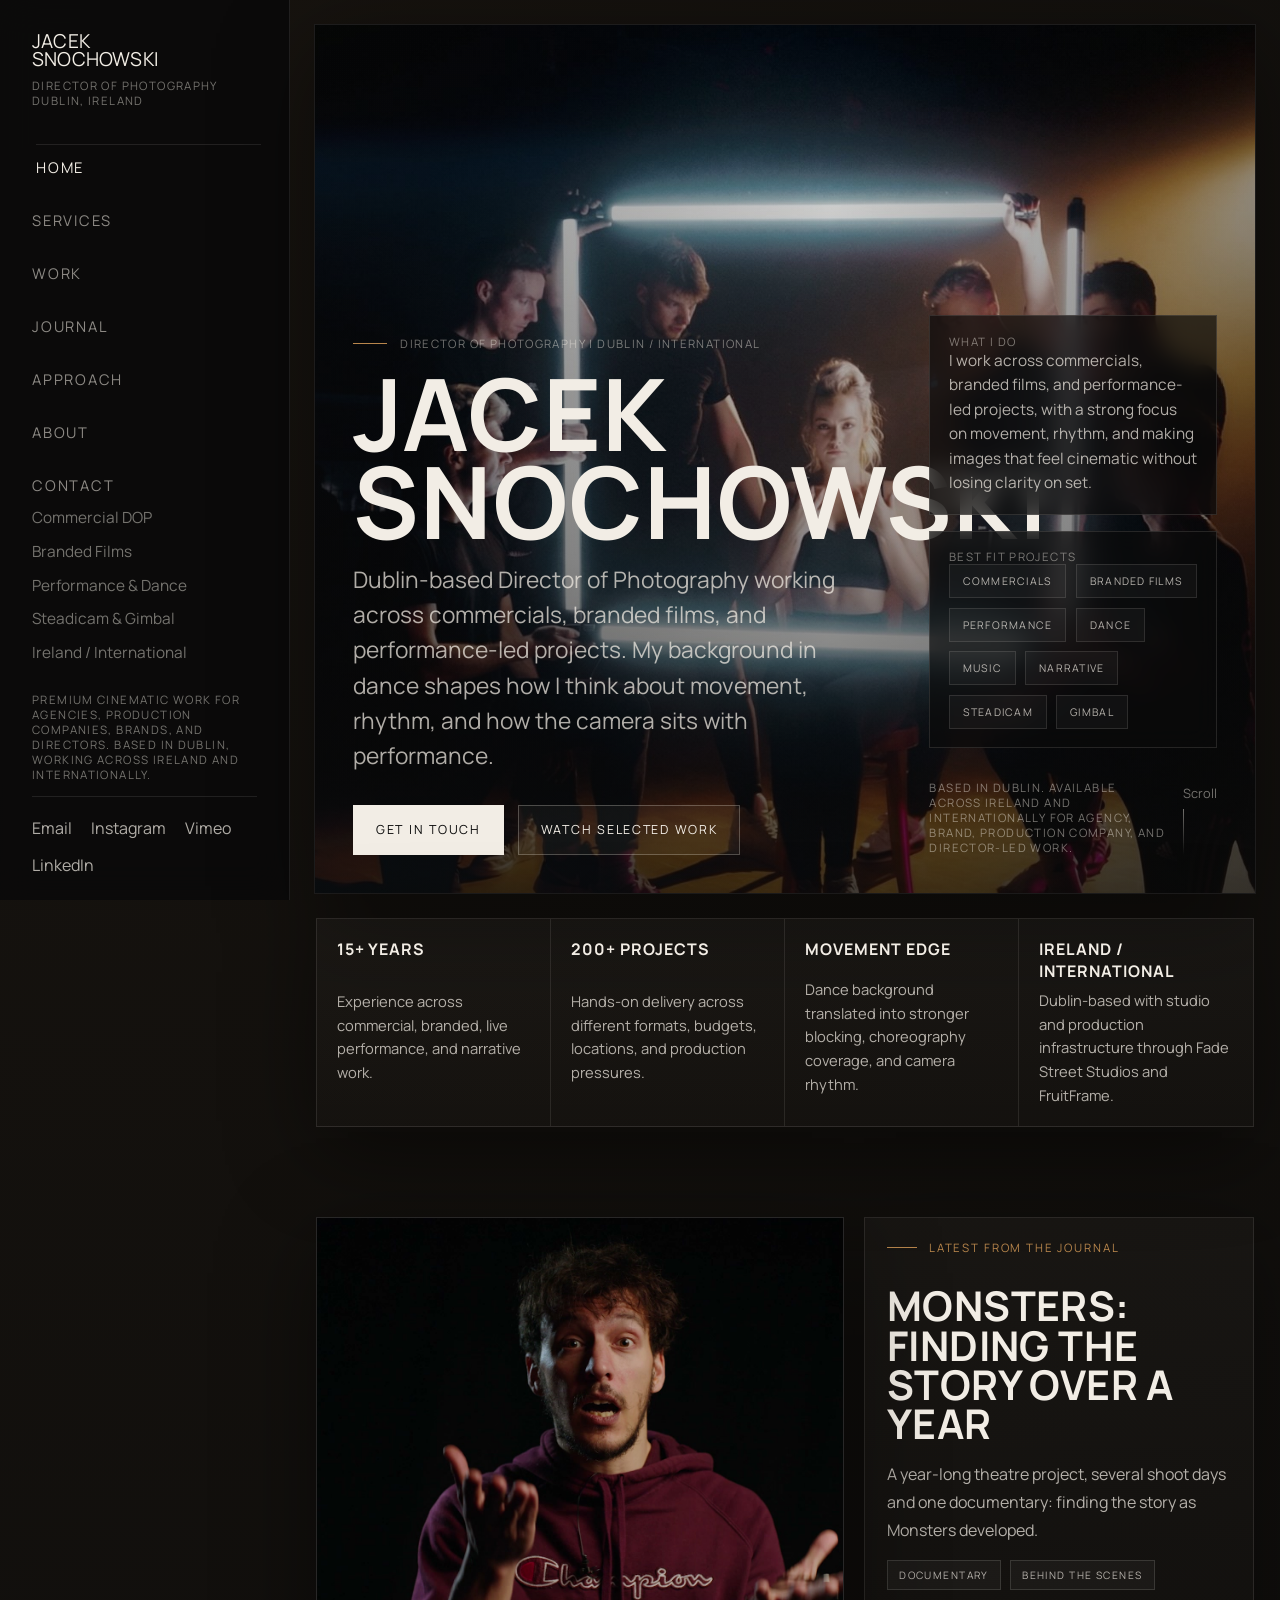
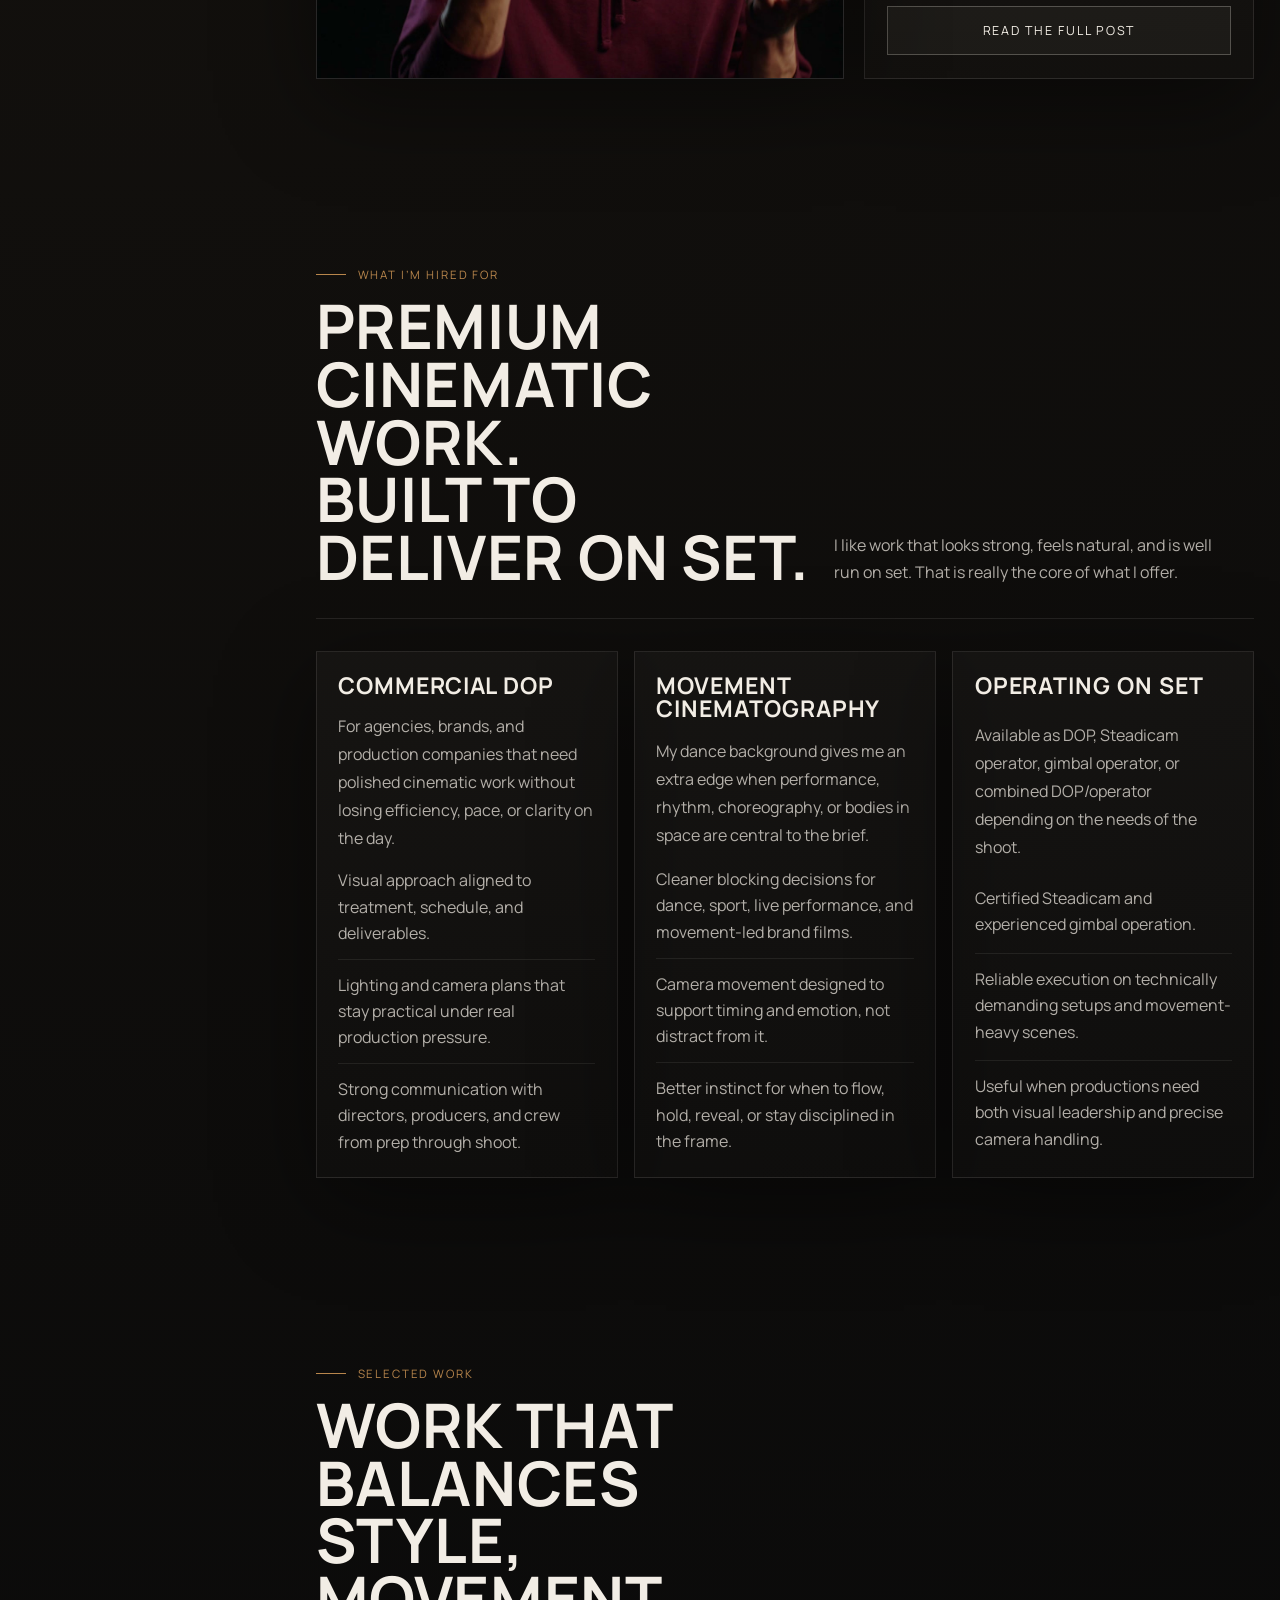
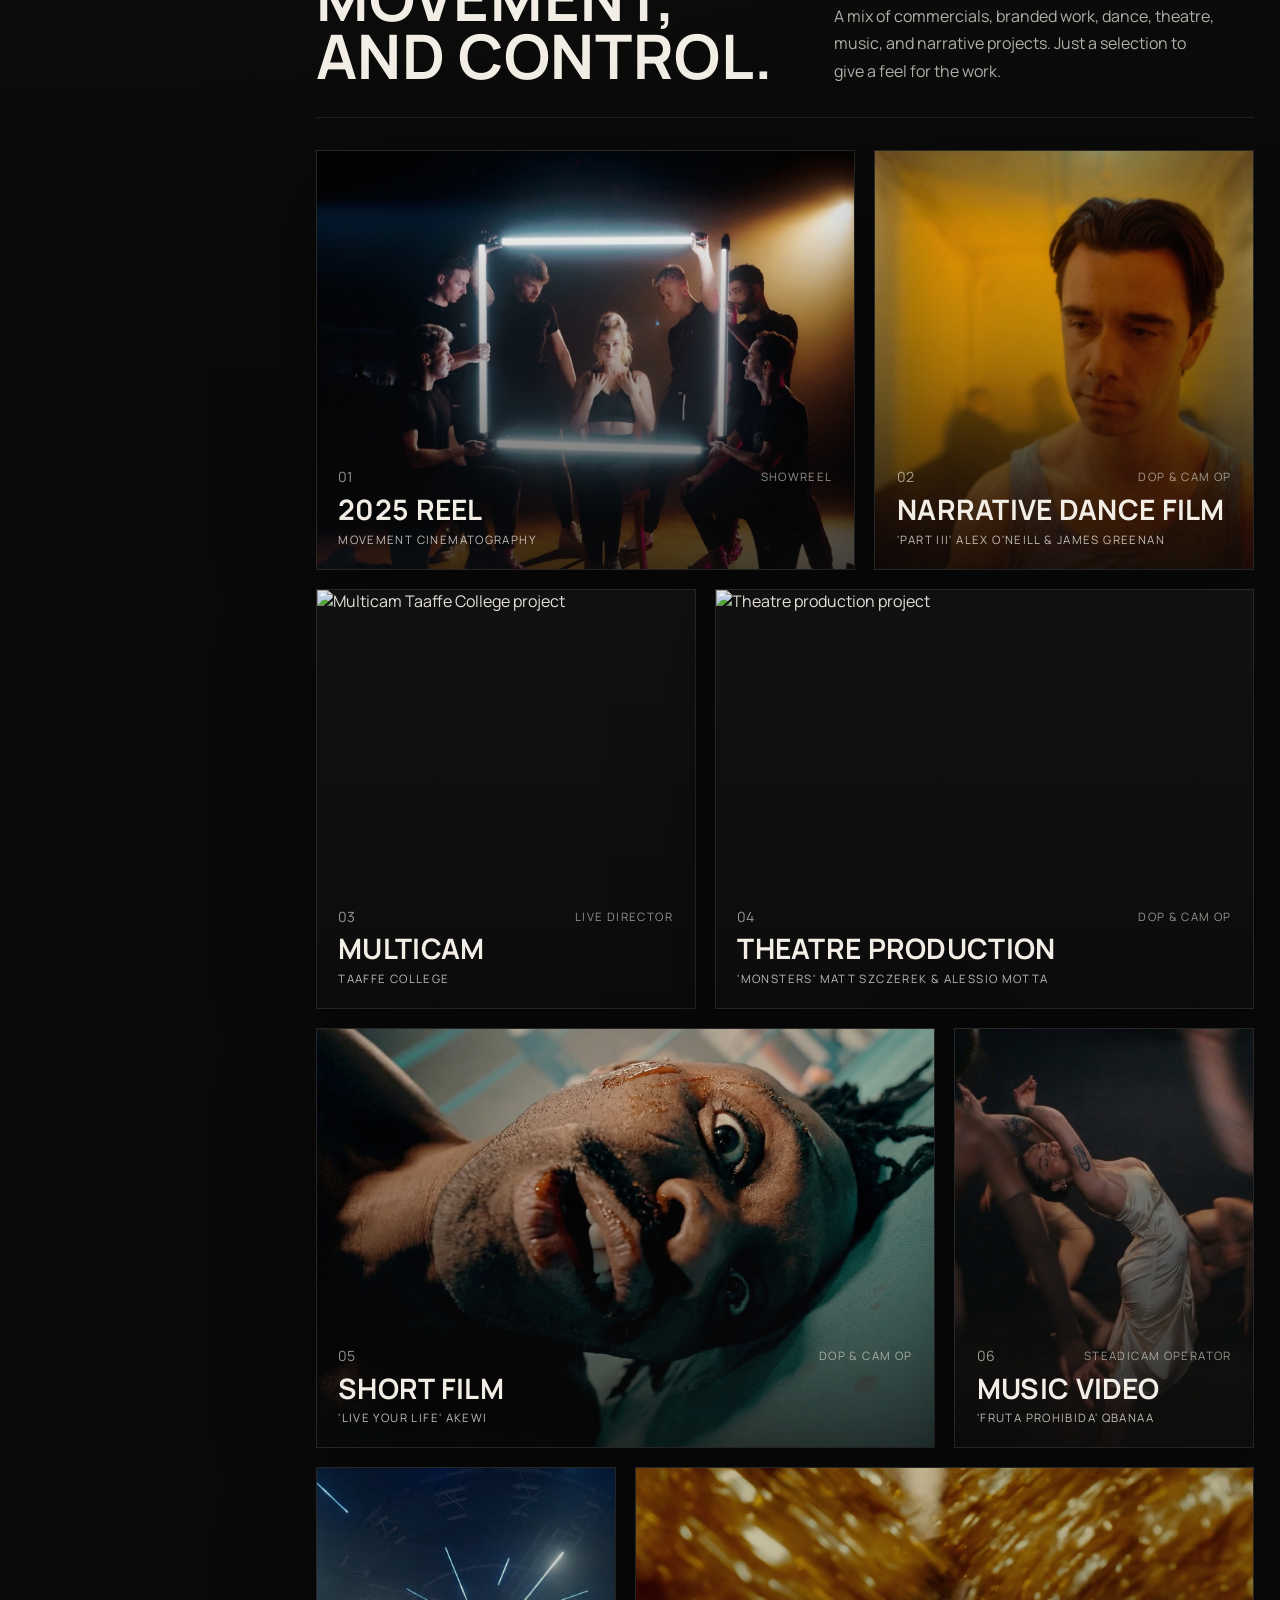
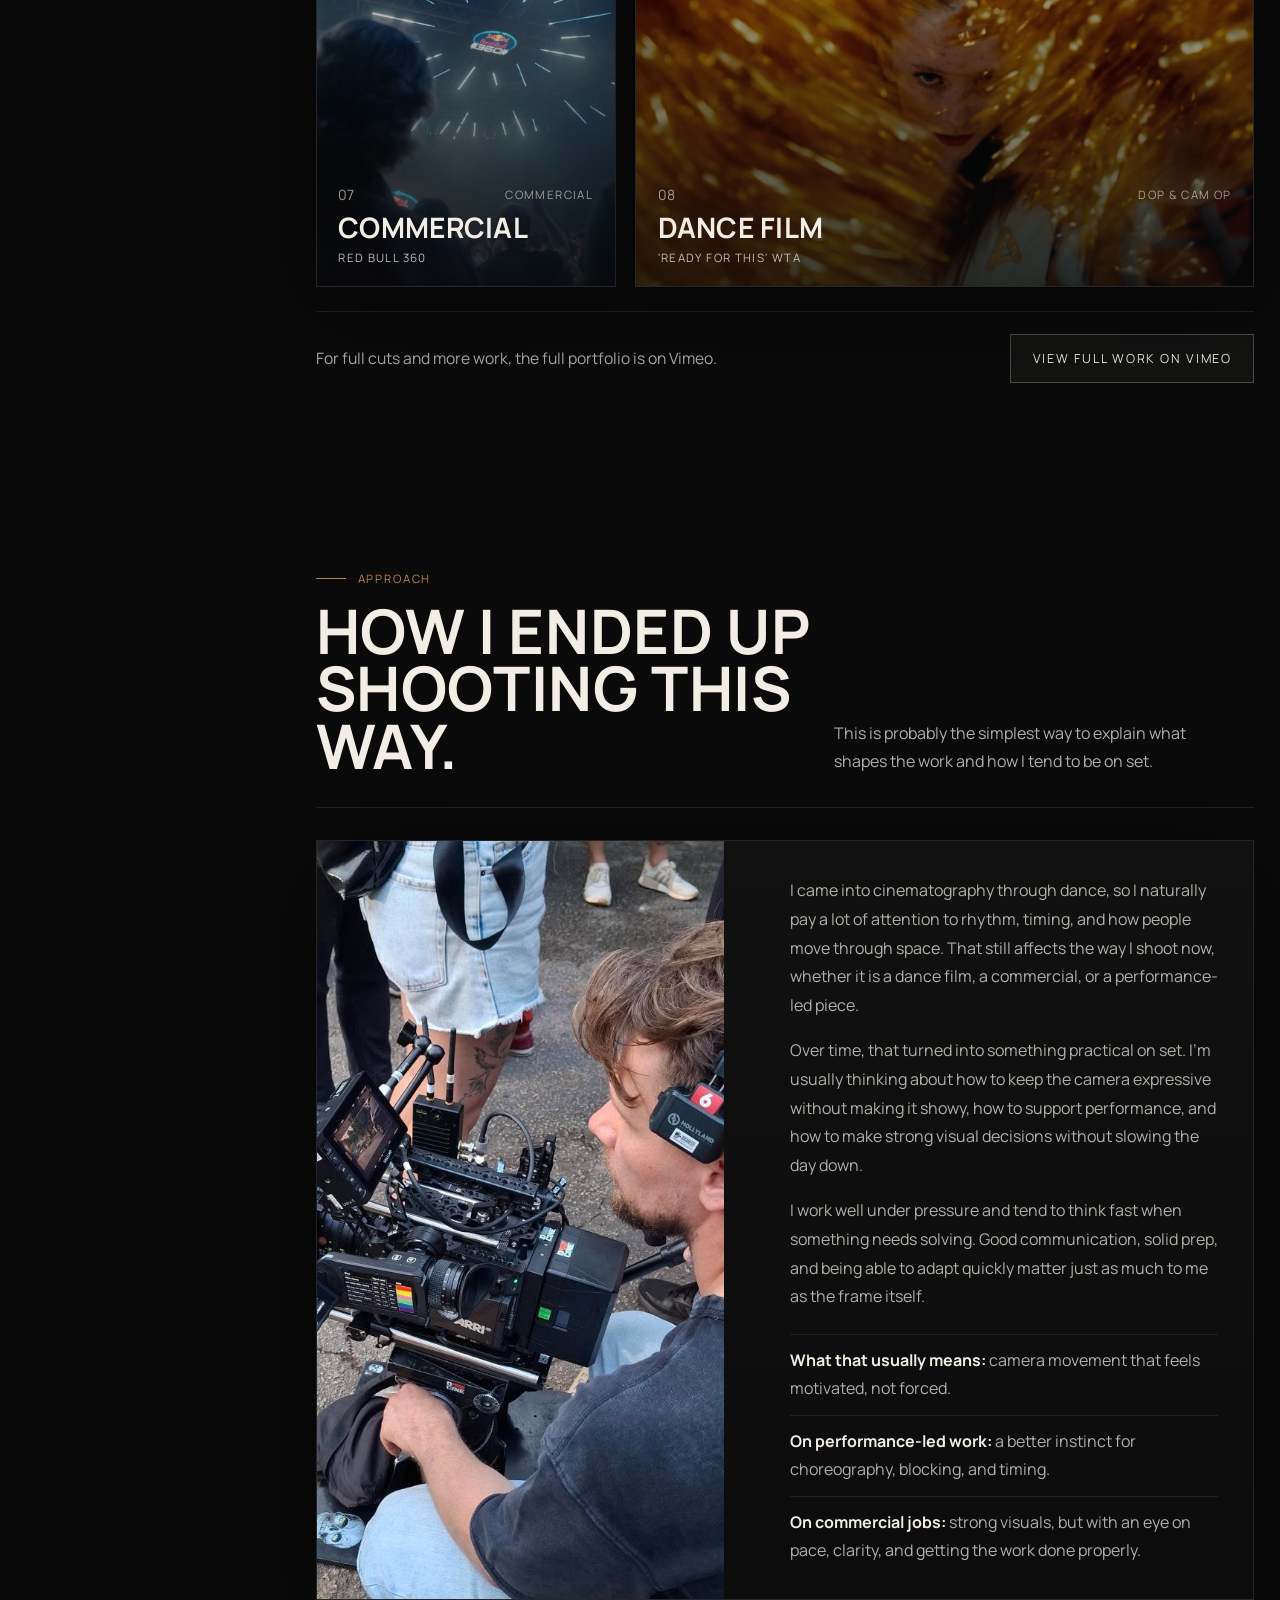
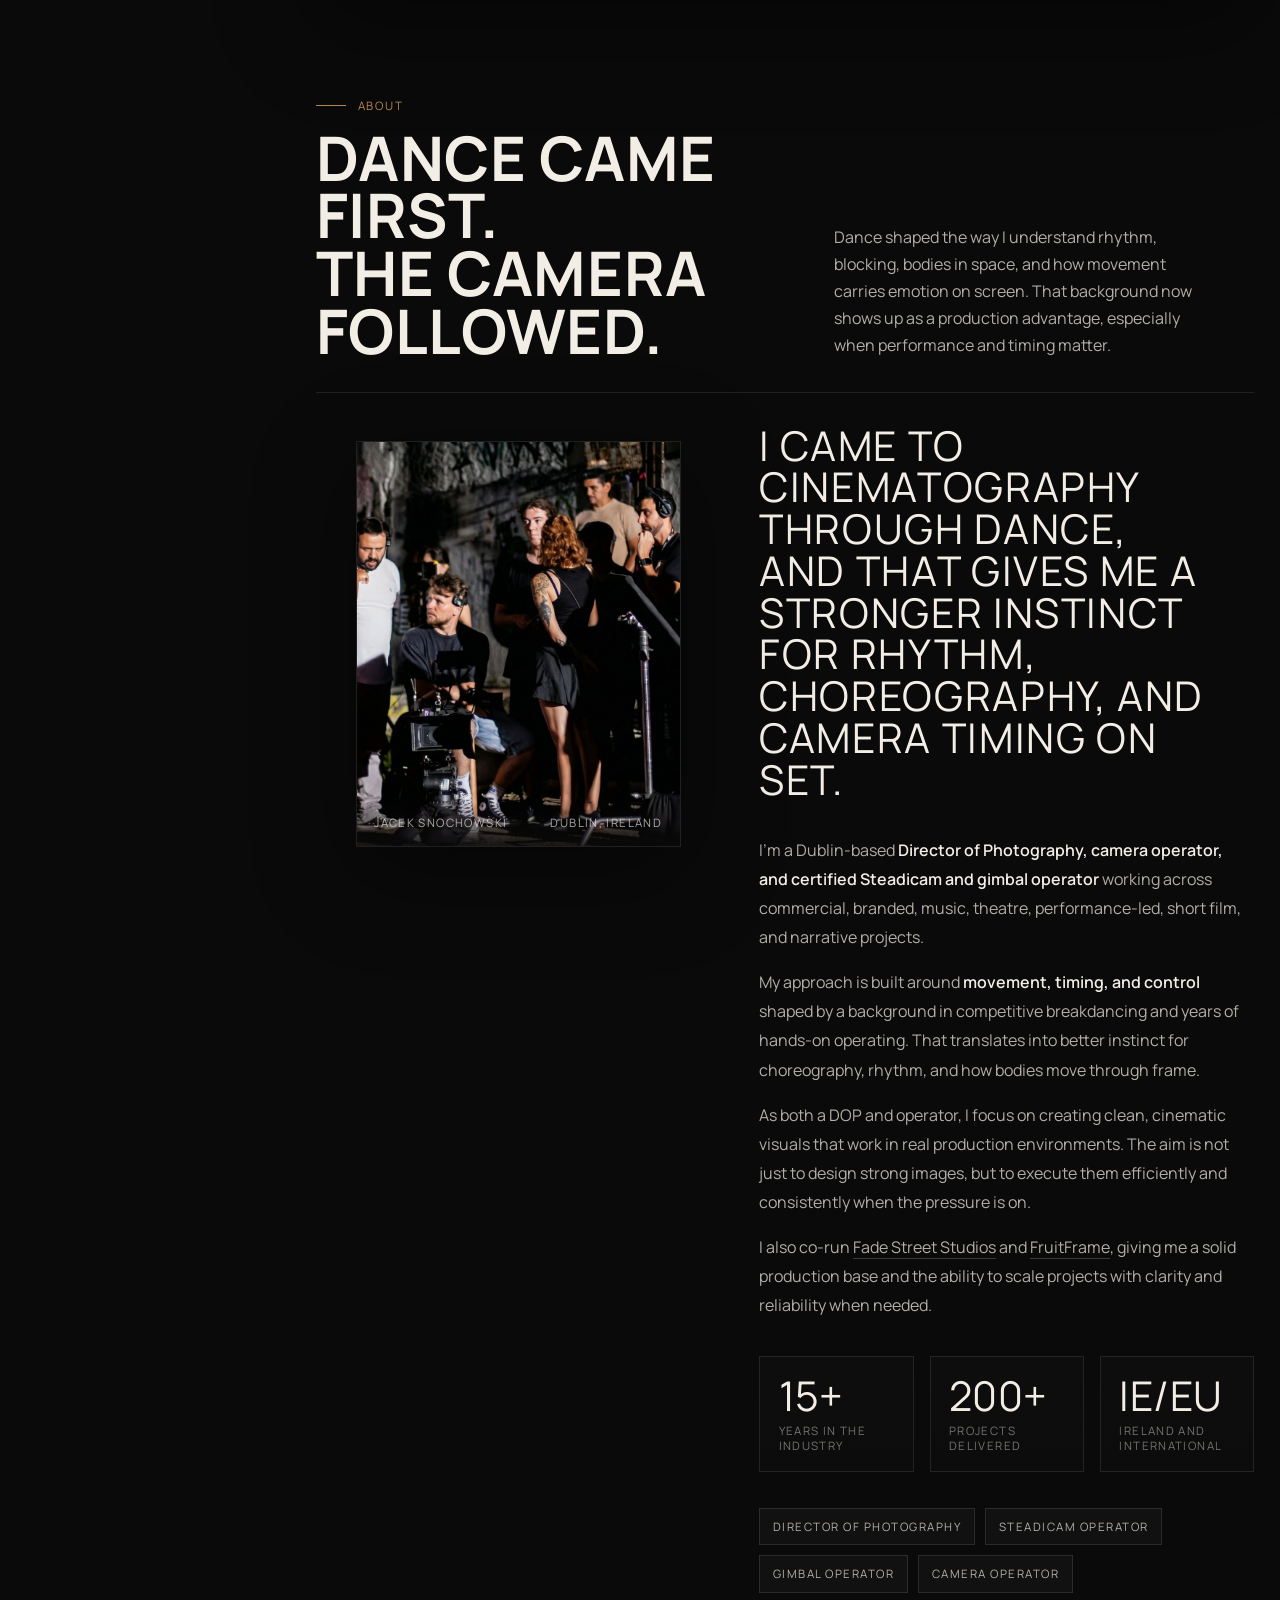
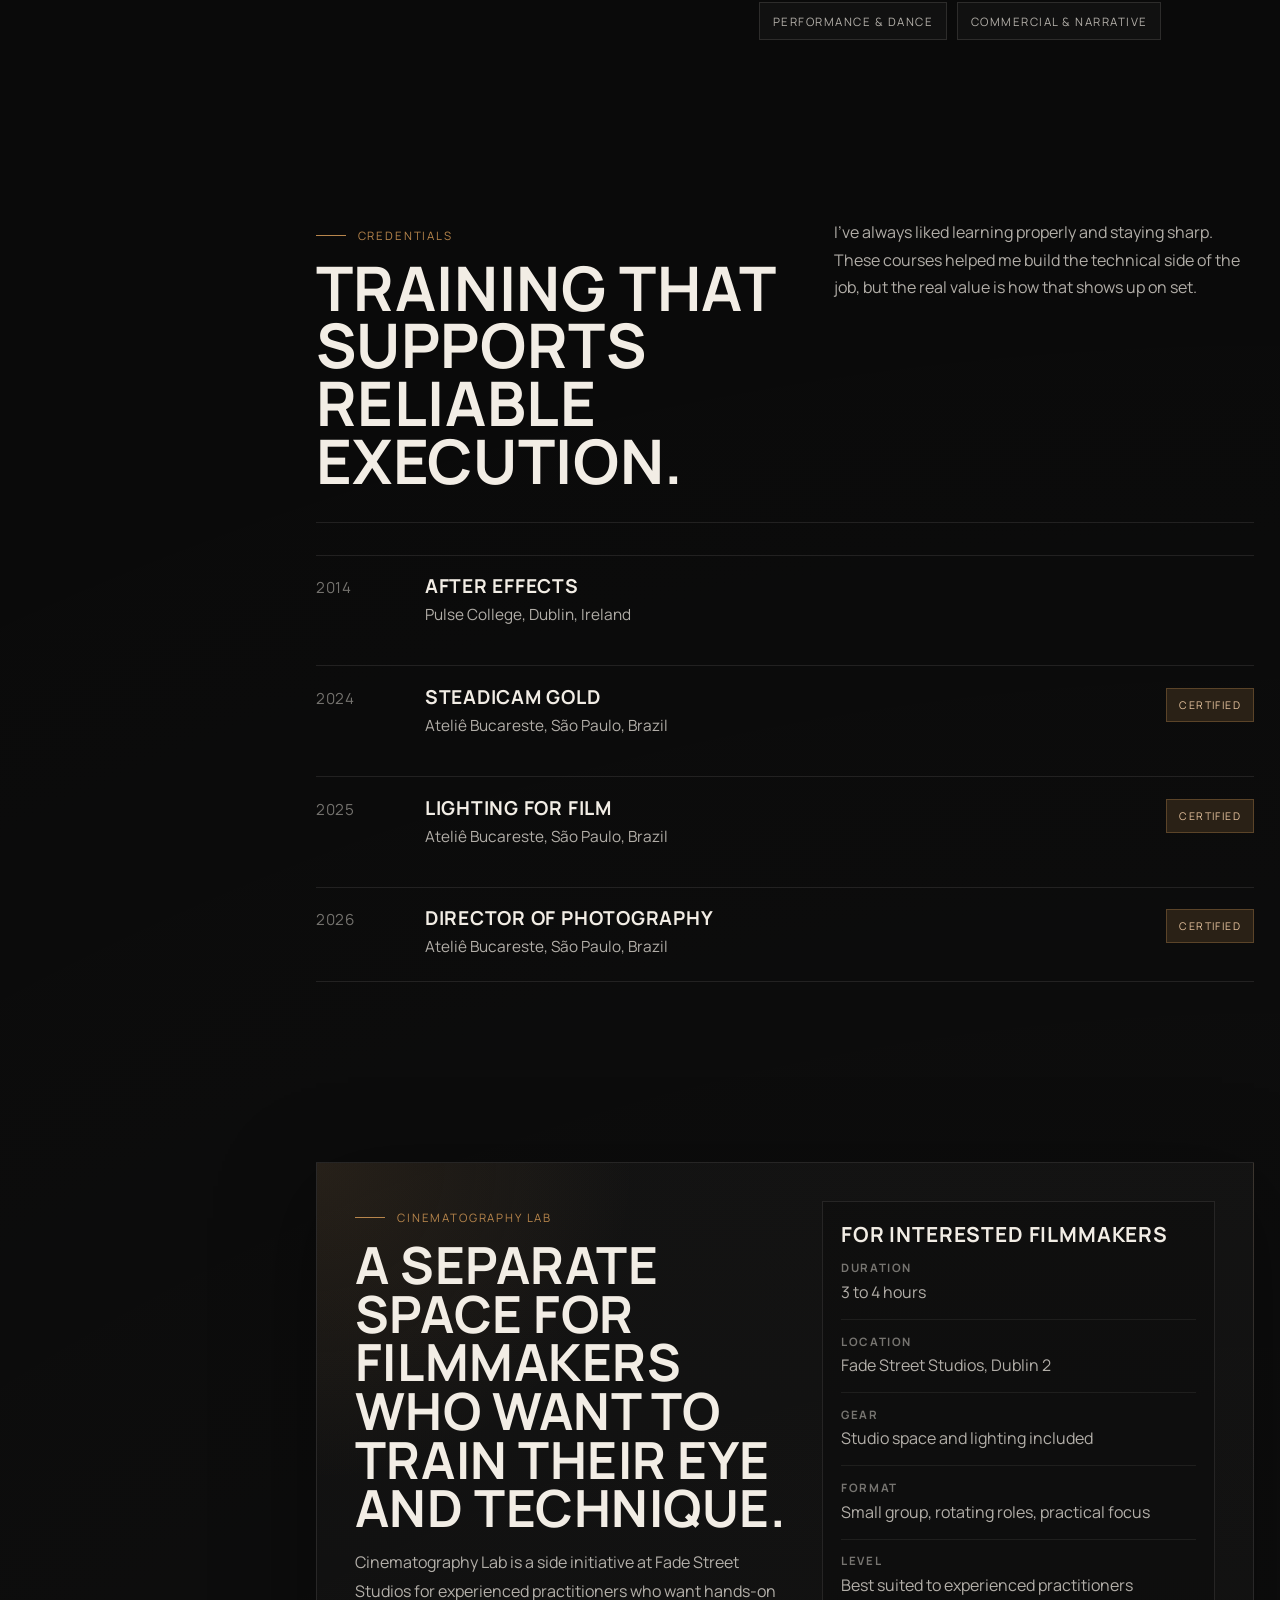
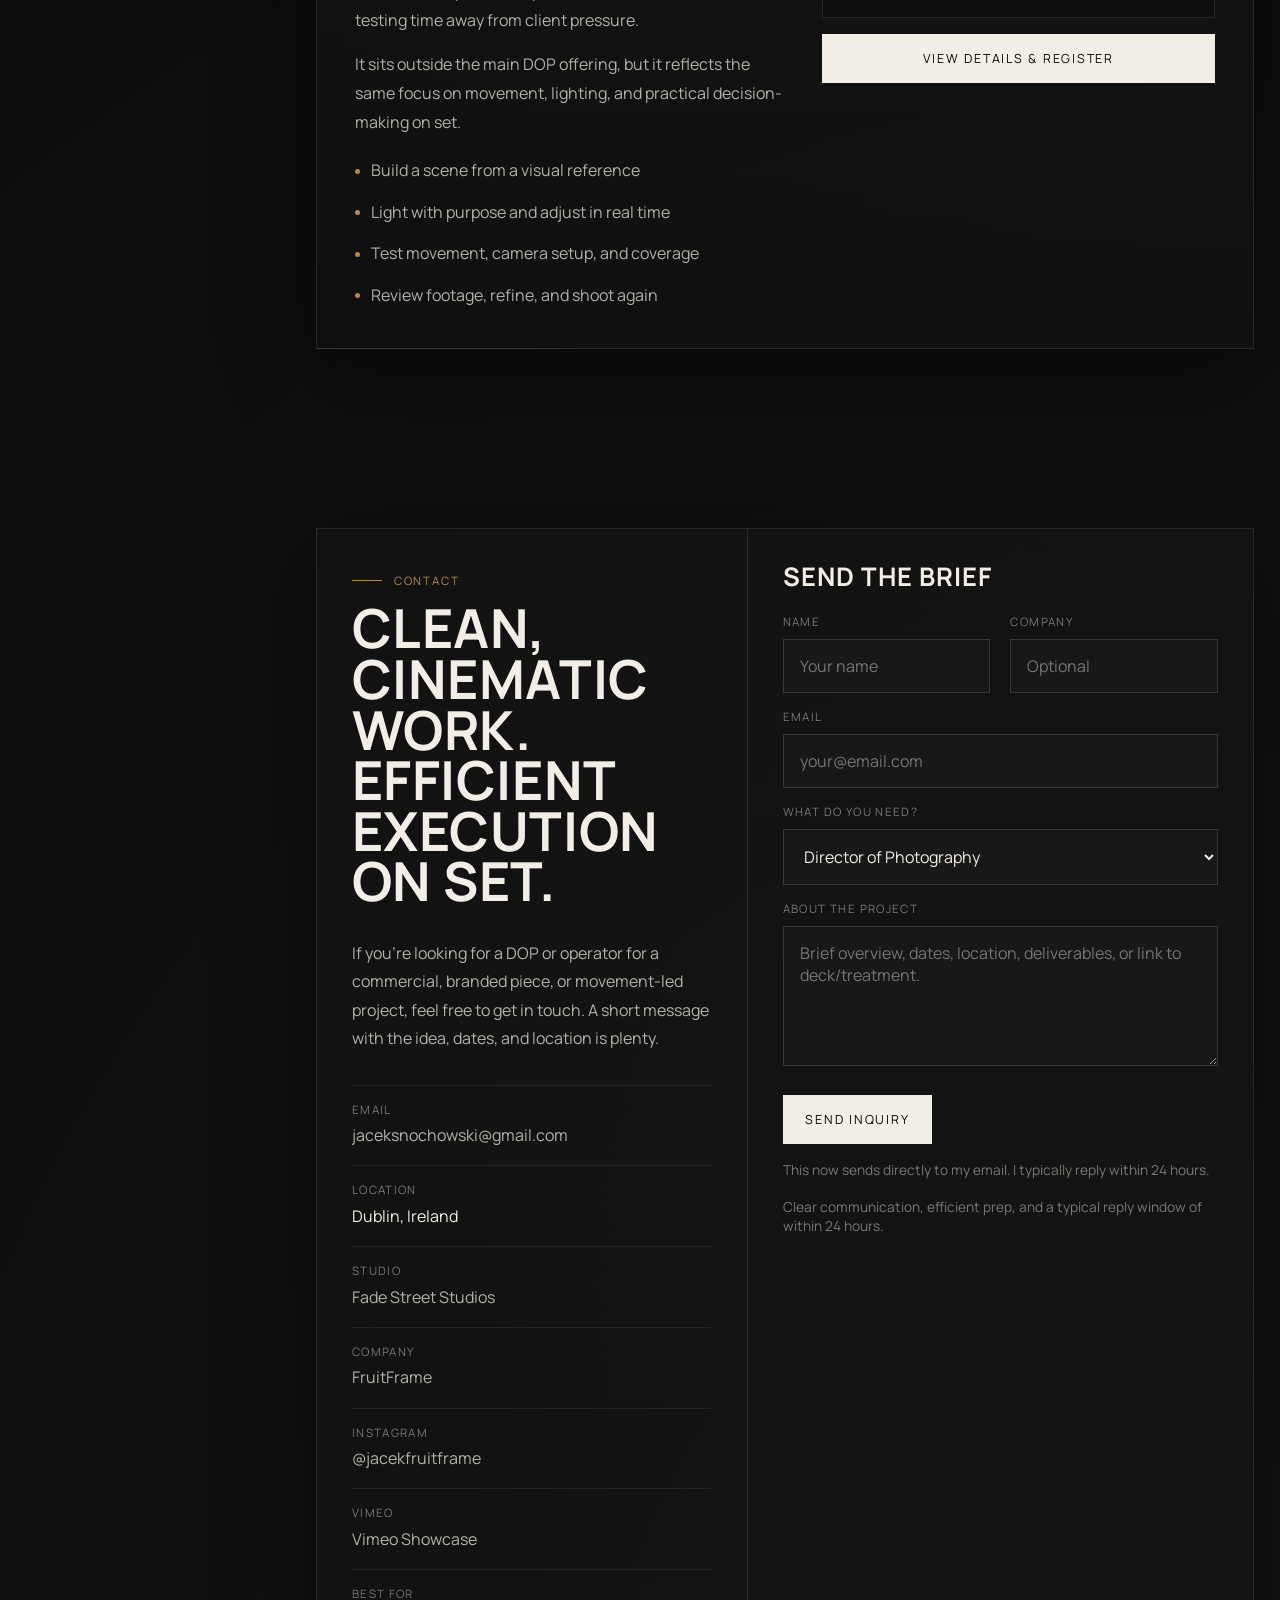
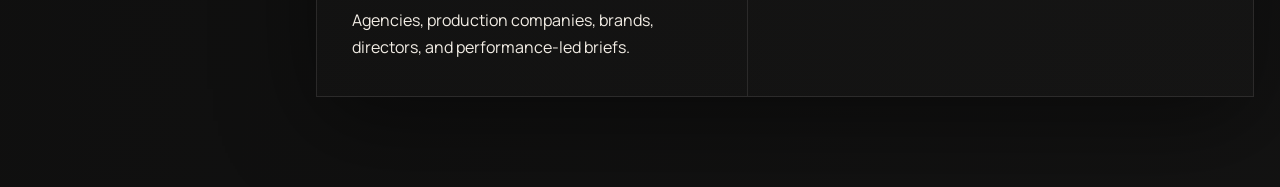
==== commit 8a14e181: "Feature Monsters as the latest Journal post" ====
--- a/index.html
+++ b/index.html
@@ -1762,18 +1762,18 @@
 
       <section class="journal-teaser reveal" aria-label="Latest Journal Post">
         <div class="journal-teaser-panel">
-          <a class="journal-teaser-visual" href="/journal/fatal-attraction-window-light/">
-            <img src="images/journal/fatal-attraction-landscape.jpg" alt="Lilliane singing at a microphone, with warm window light and shadows across the studio floor.">
+          <a class="journal-teaser-visual" href="/journal/monsters-documentary/">
+            <img src="images/journal/monsters-interview.jpg" alt="Interview participant in a burgundy hoodie gesturing against a dark background.">
           </a>
           <div class="journal-teaser-copy">
             <div class="eyebrow">Latest From The Journal</div>
-            <h2 class="journal-teaser-title">Fatal Attraction: window light and a human lighting crane</h2>
-            <p>Window light did most of the work on Lilliane’s Fatal Attraction. Our gaffer Nikita handled the moving soft light just outside the frame.</p>
+            <h2 class="journal-teaser-title">Monsters: finding the story over a year</h2>
+            <p>A year-long theatre project, several shoot days and one documentary: finding the story as Monsters developed.</p>
             <div class="journal-tags">
-              <span class="journal-tag">Music Videos</span>
+              <span class="journal-tag">Documentary</span>
               <span class="journal-tag">Behind the Scenes</span>
             </div>
-            <a class="ghost-btn work-link" href="/journal/fatal-attraction-window-light/">Read The Full Post</a>
+            <a class="ghost-btn work-link" href="/journal/monsters-documentary/">Read The Full Post</a>
           </div>
         </div>
       </section>
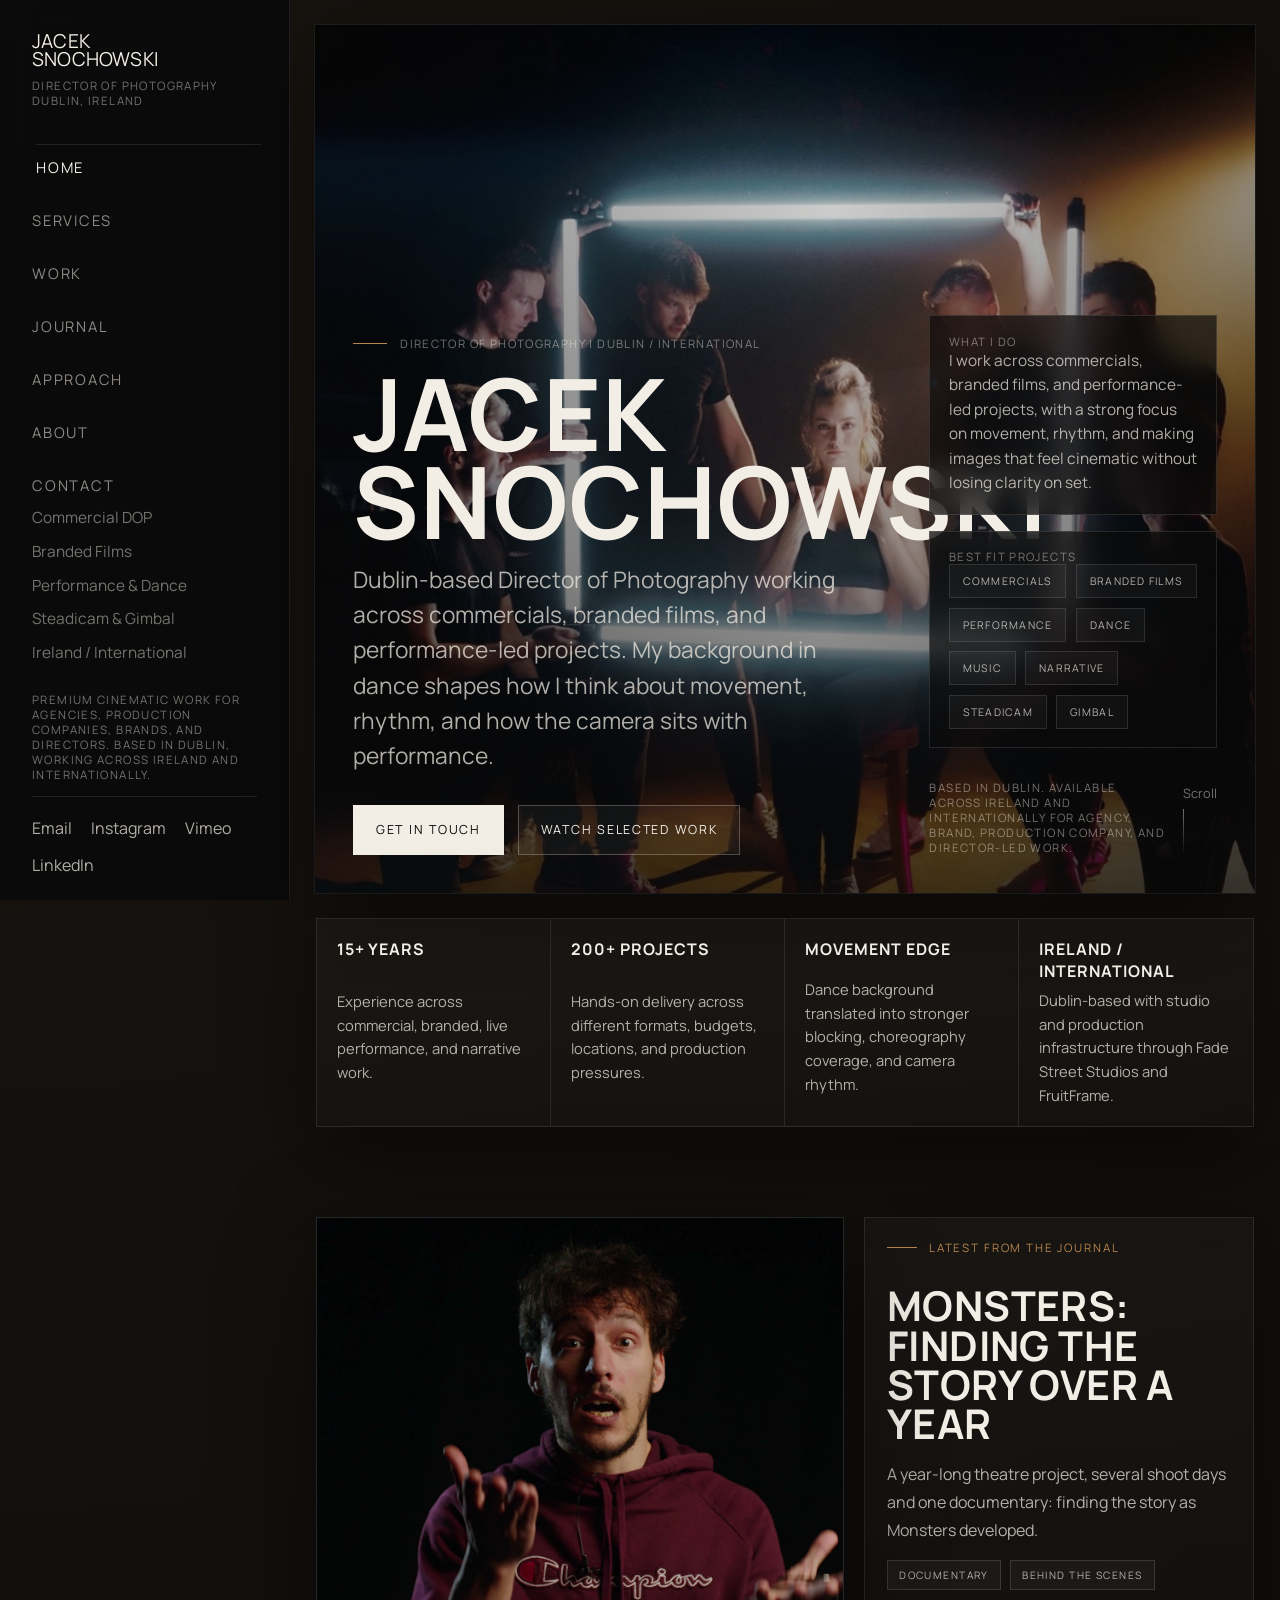
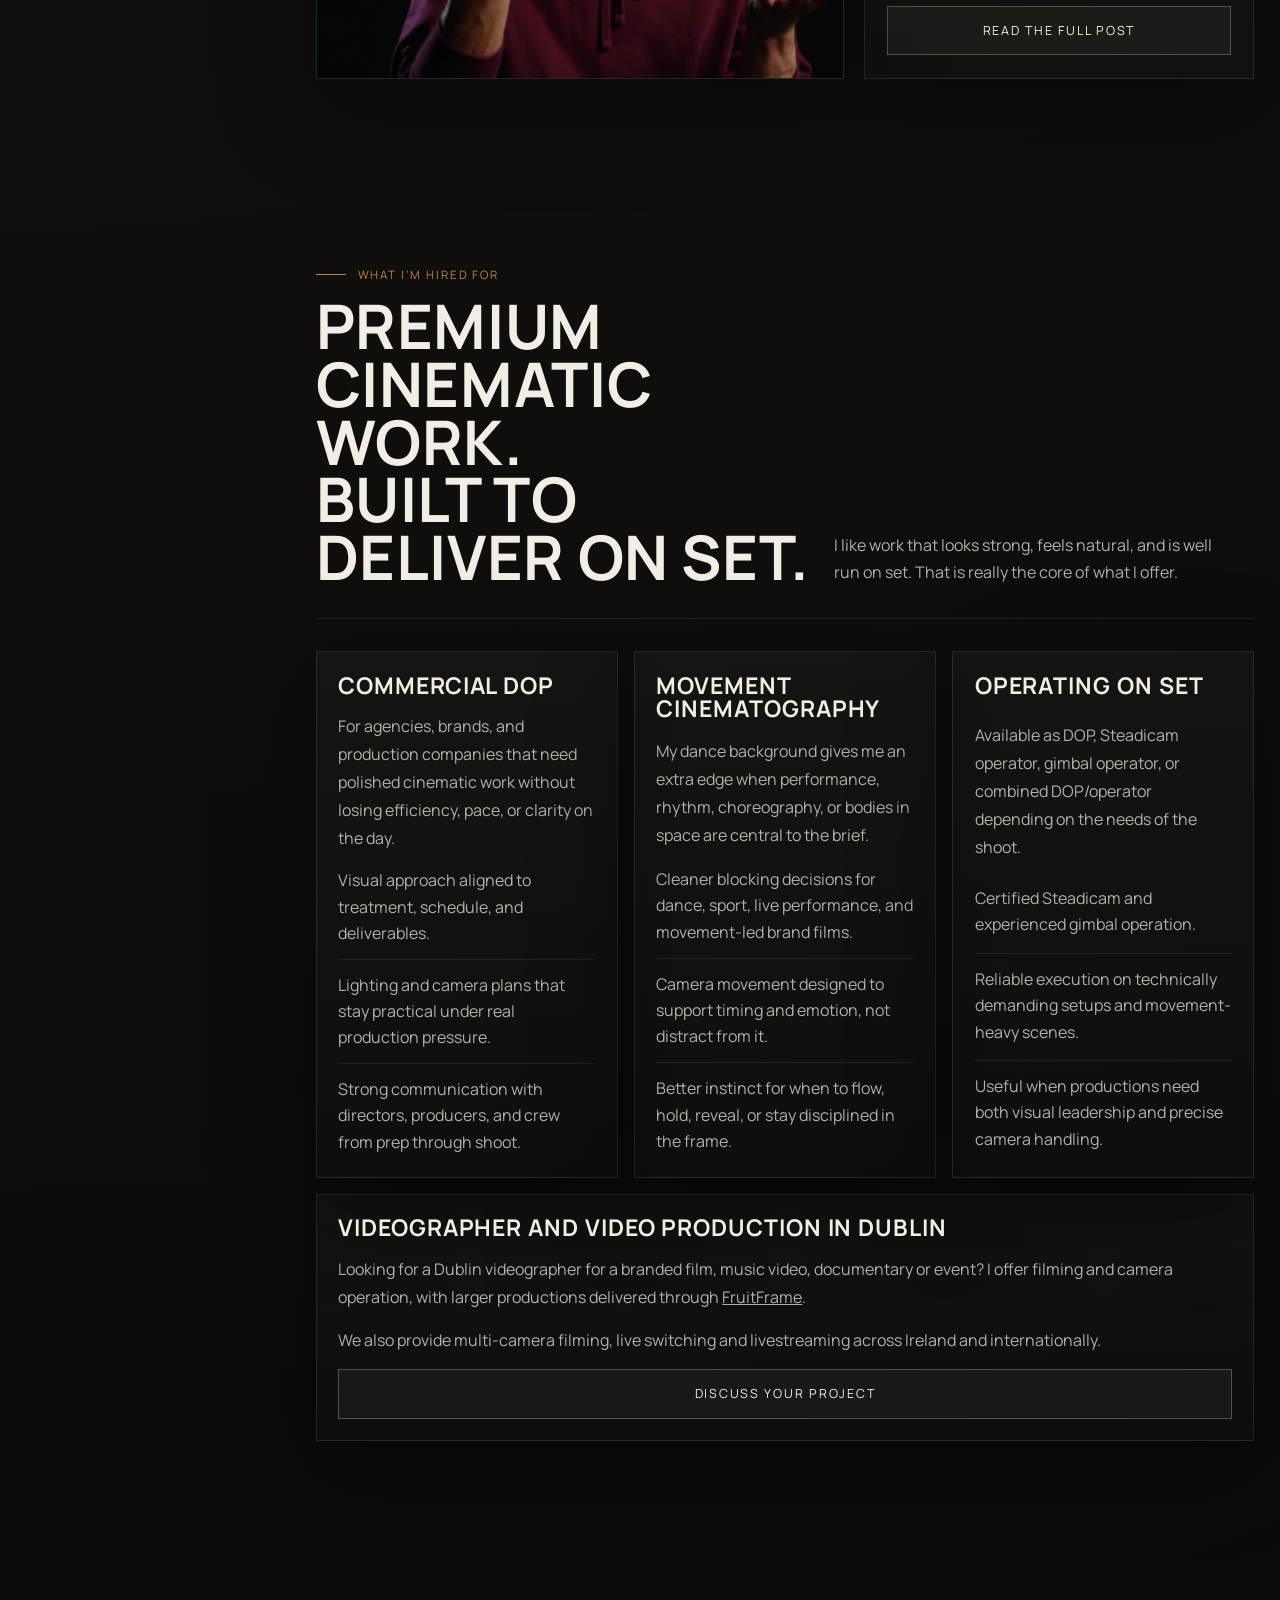
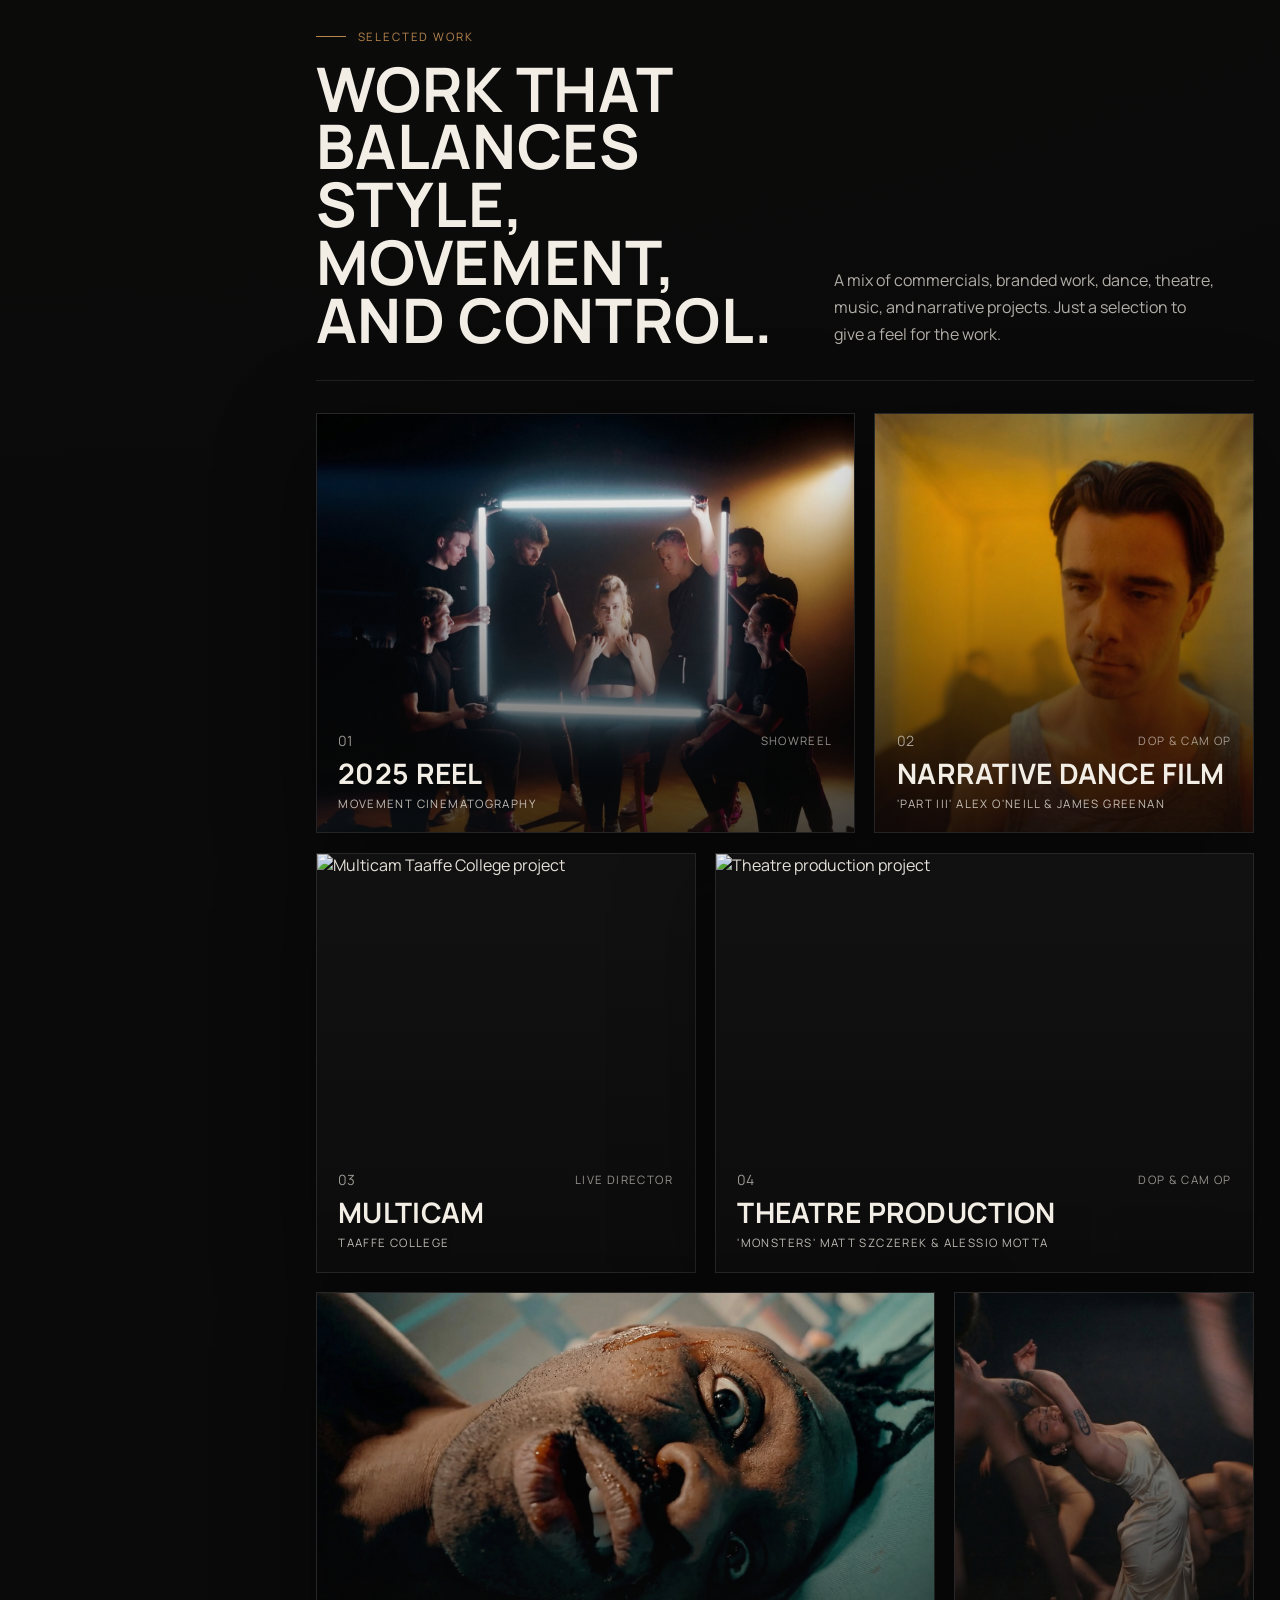
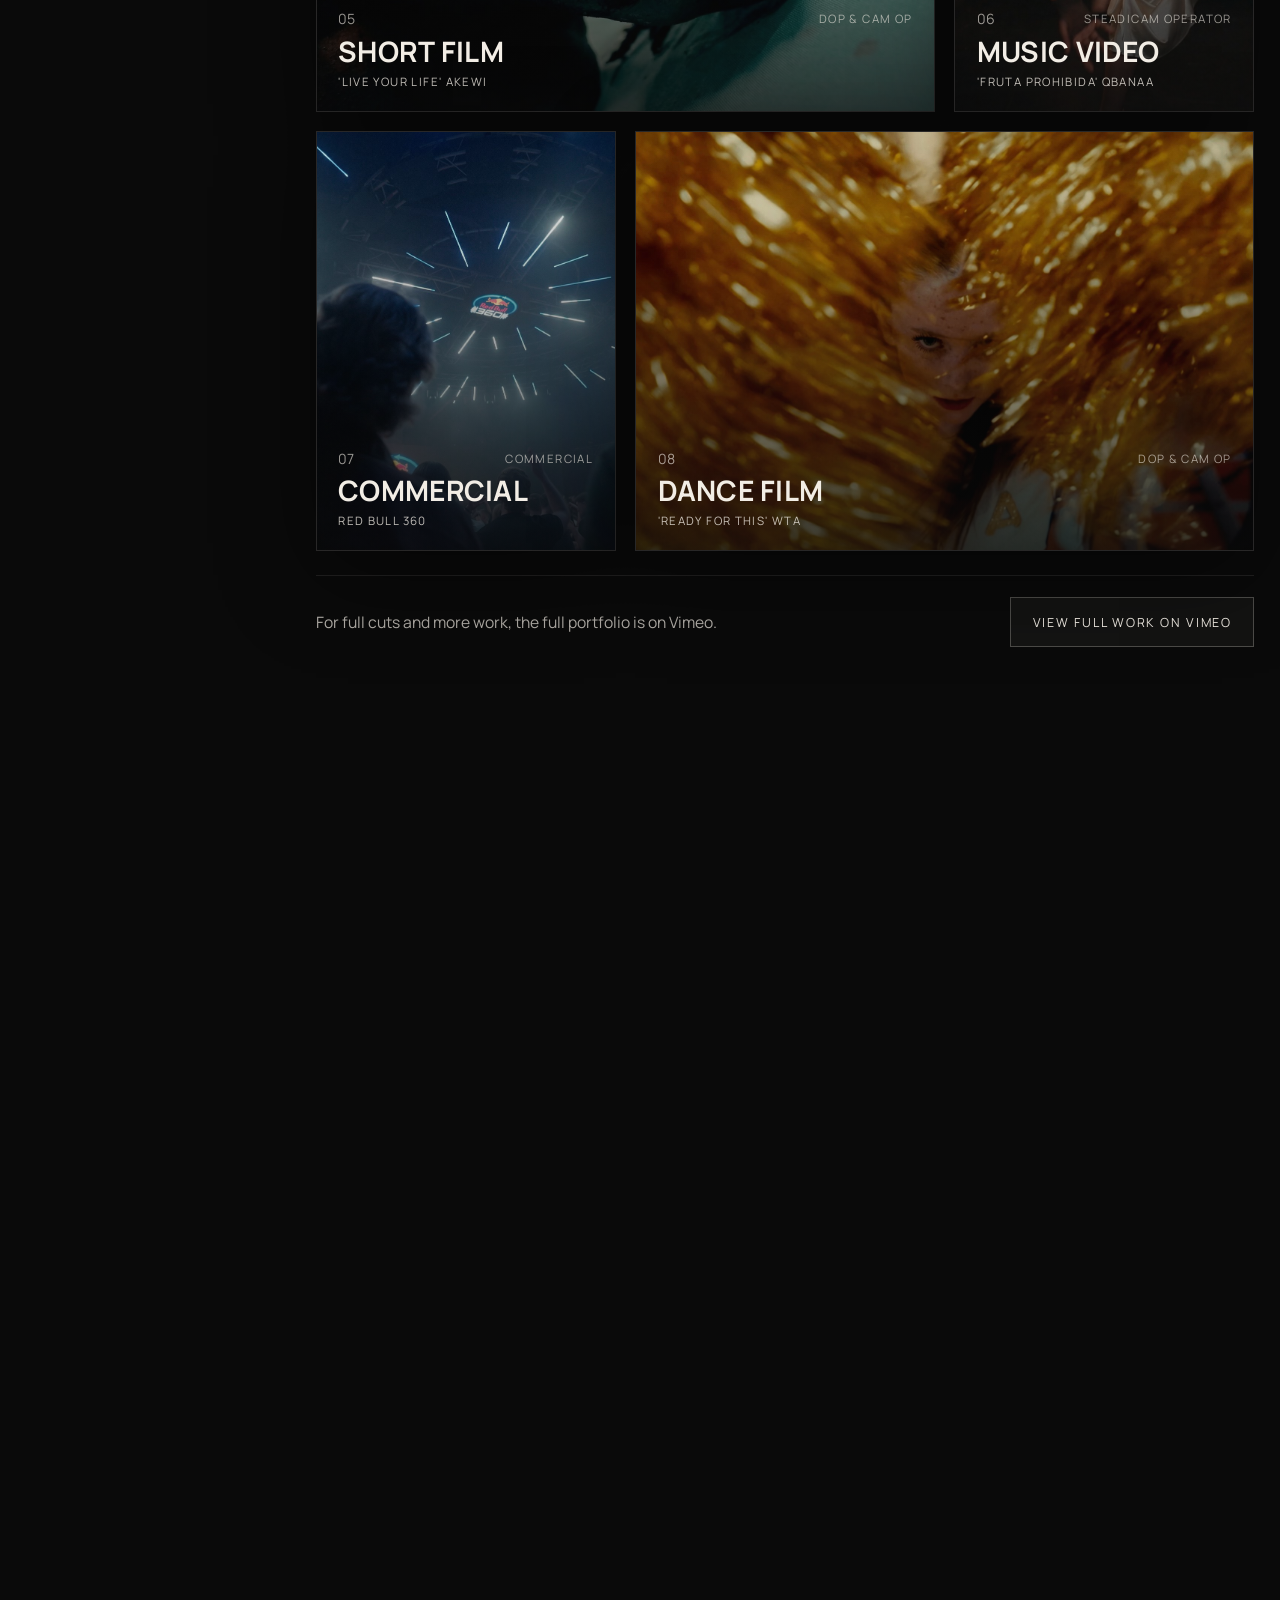
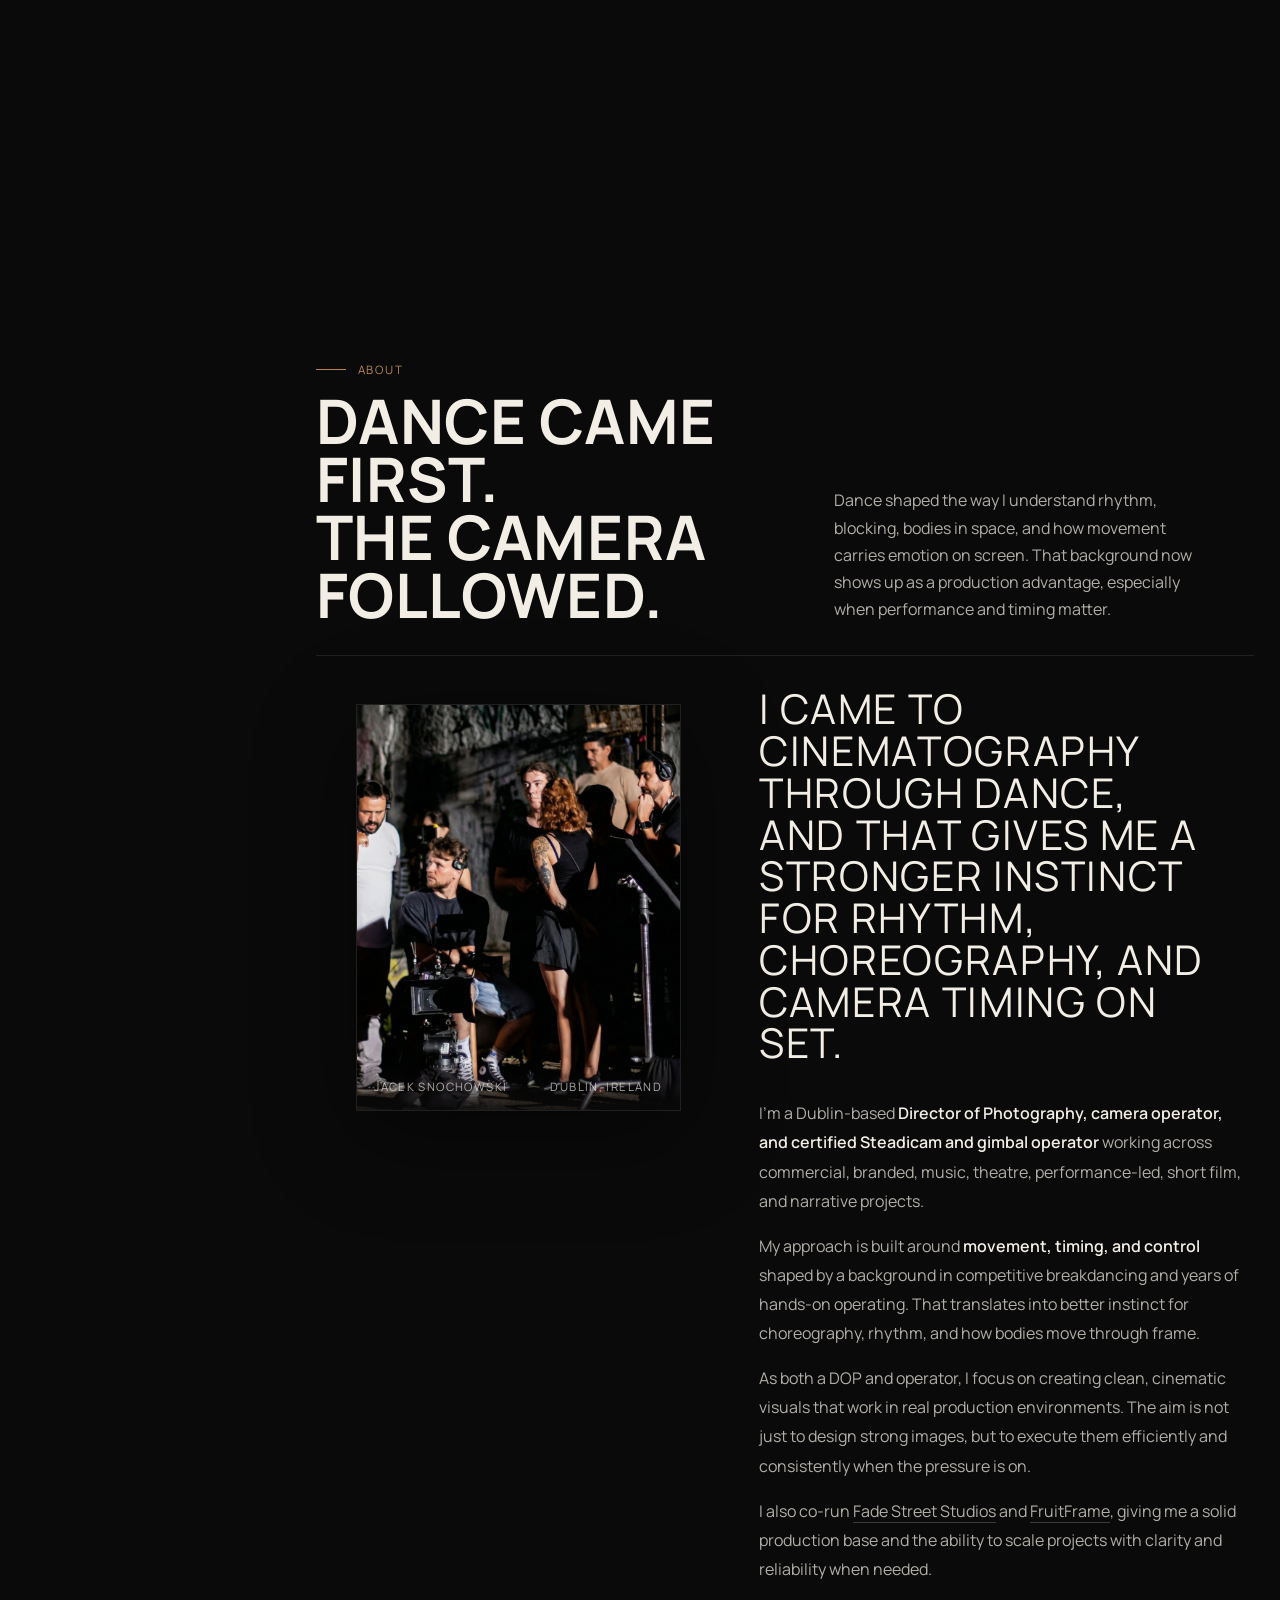
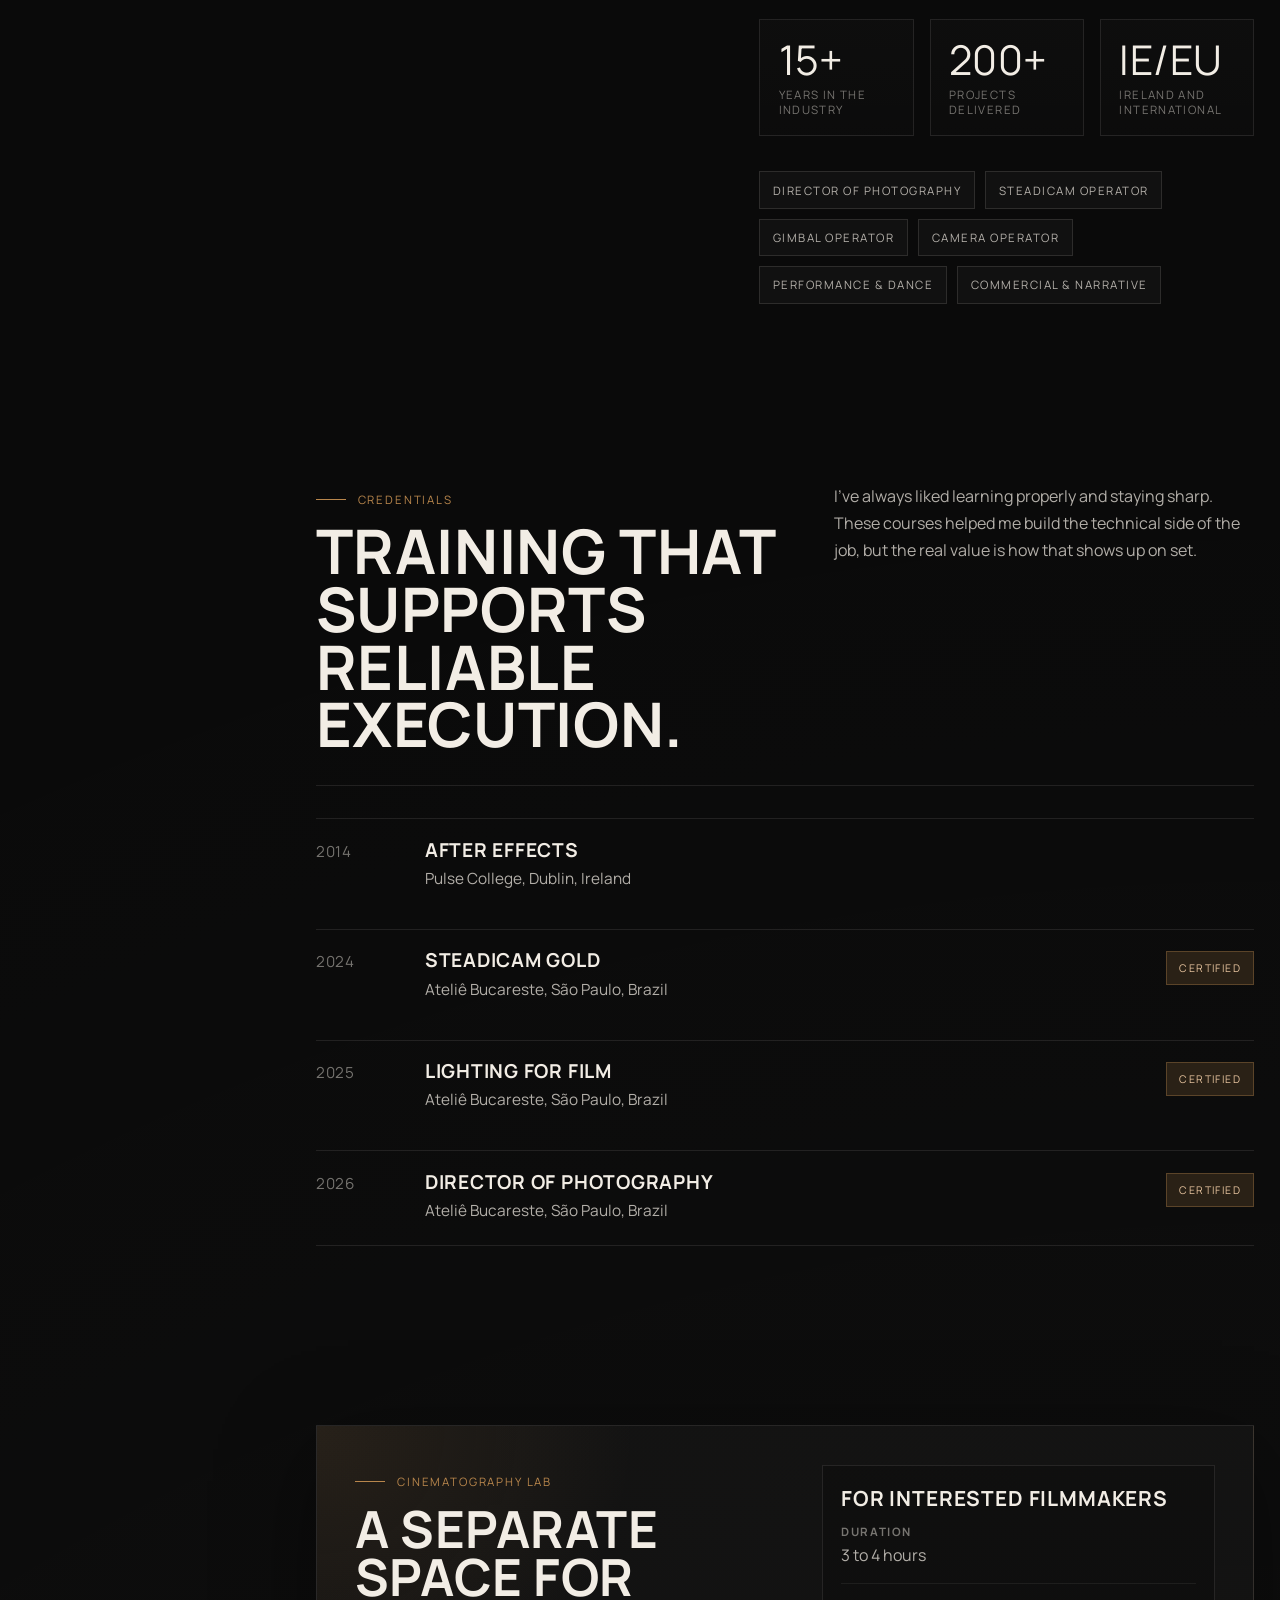
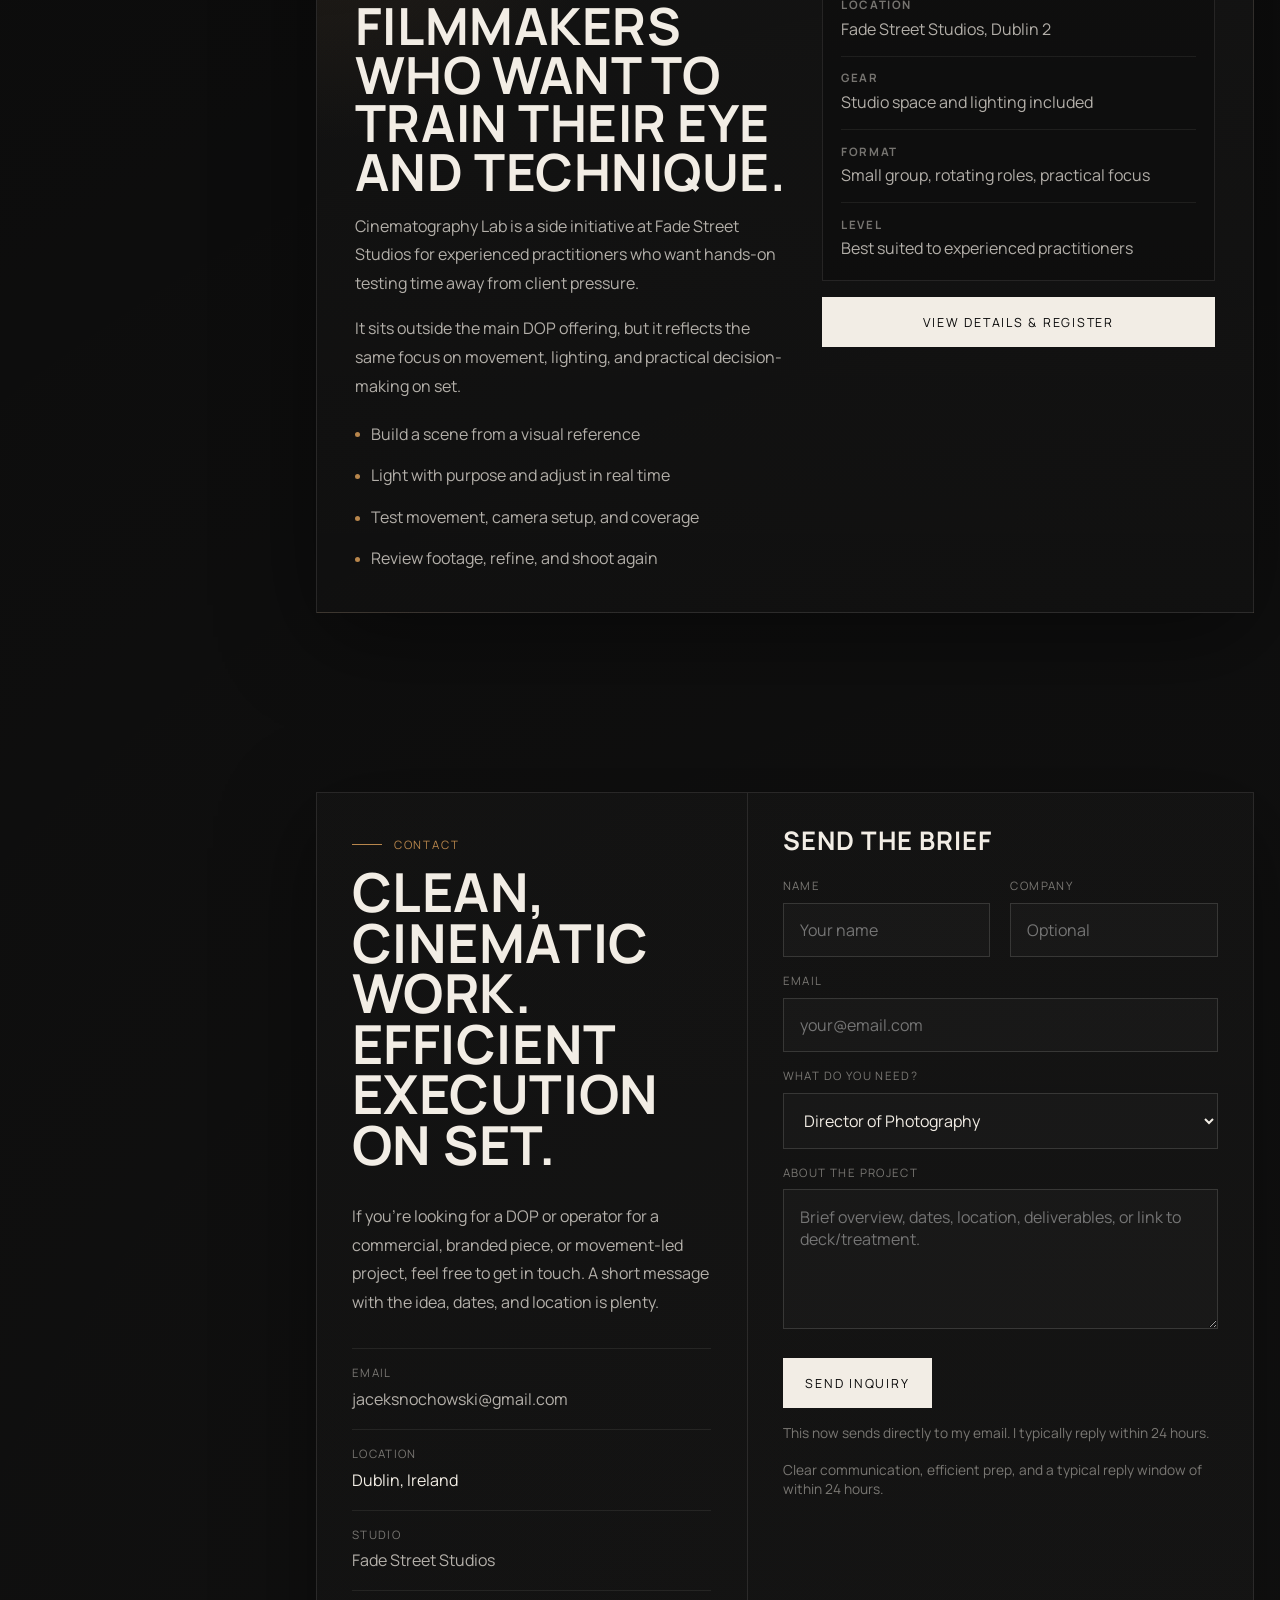
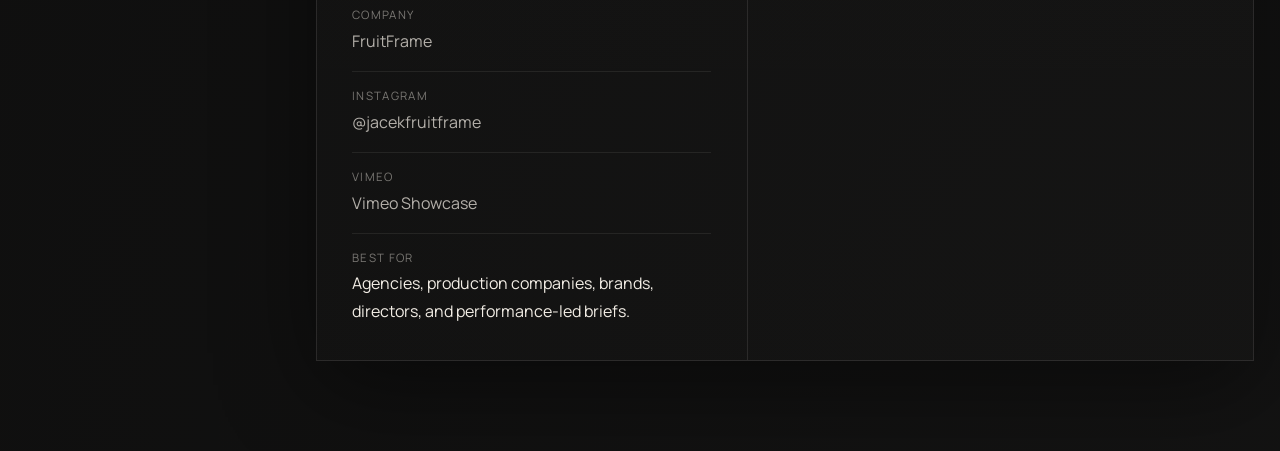
==== commit b0b3479c: "Add Dublin videographer and video production services" ====
--- a/index.html
+++ b/index.html
@@ -1819,6 +1819,13 @@
               </ul>
             </article>
           </div>
+
+          <article class="service-card" style="margin-top:1rem">
+            <h3>Videographer and Video Production in Dublin</h3>
+            <p>Looking for a Dublin videographer for a branded film, music video, documentary or event? I offer filming and camera operation, with larger productions delivered through <a href="https://fruitframe.ie/">FruitFrame</a>.</p>
+            <p>We also provide multi-camera filming, live switching and livestreaming across Ireland and internationally.</p>
+            <a class="ghost-btn" href="#contact">Discuss Your Project</a>
+          </article>
         </div>
       </section>
 
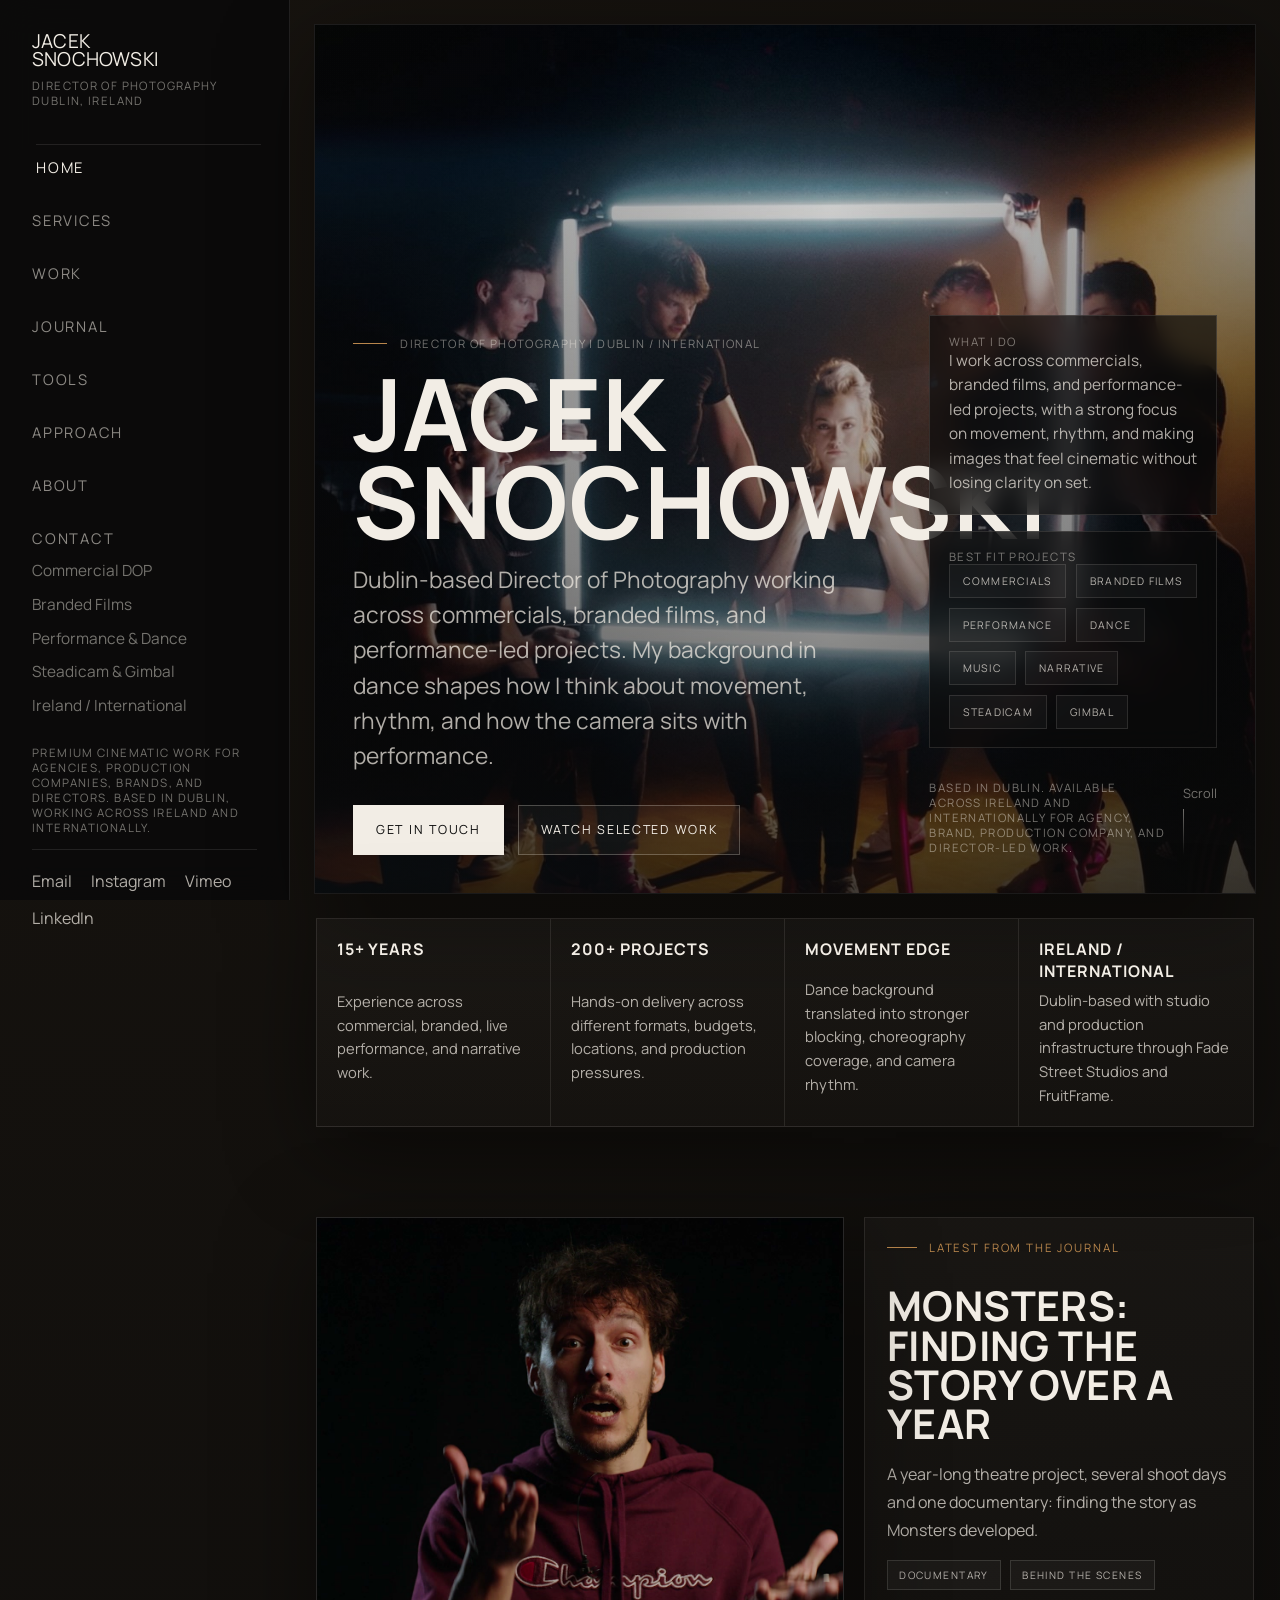
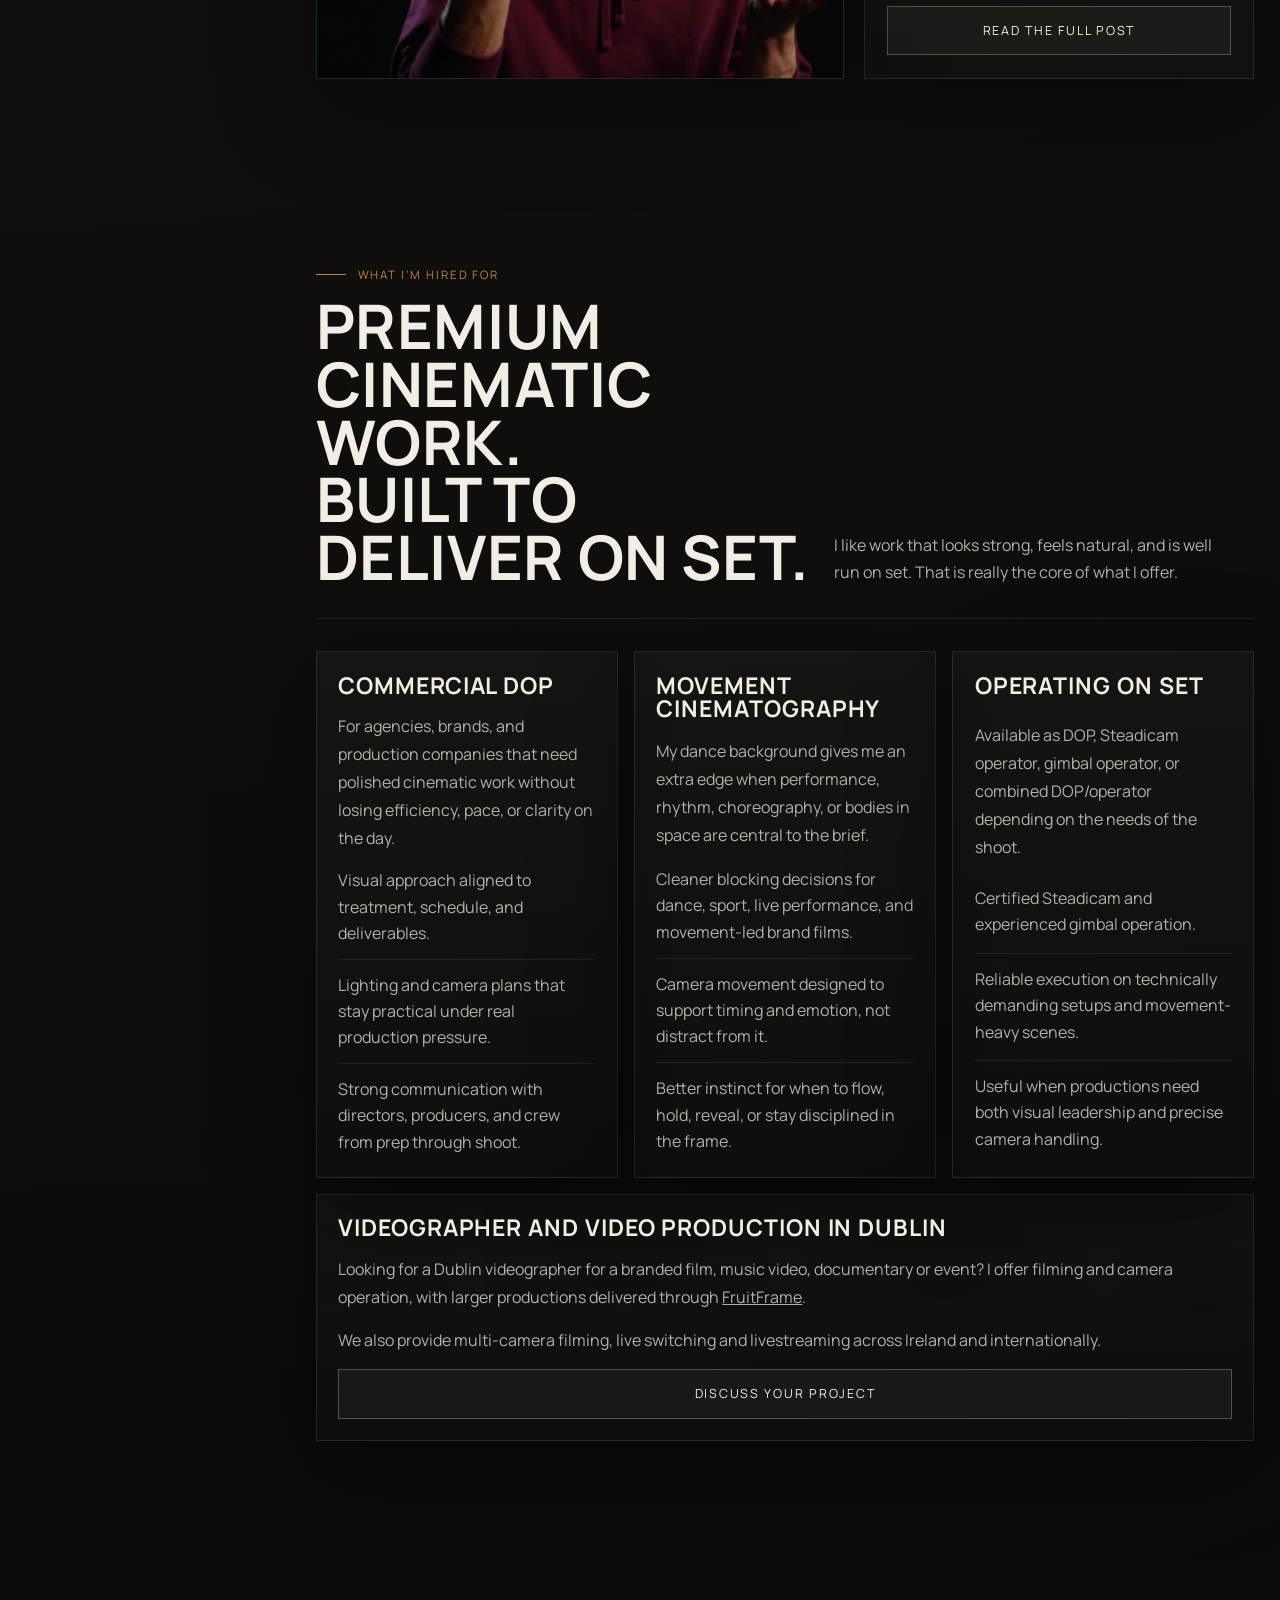
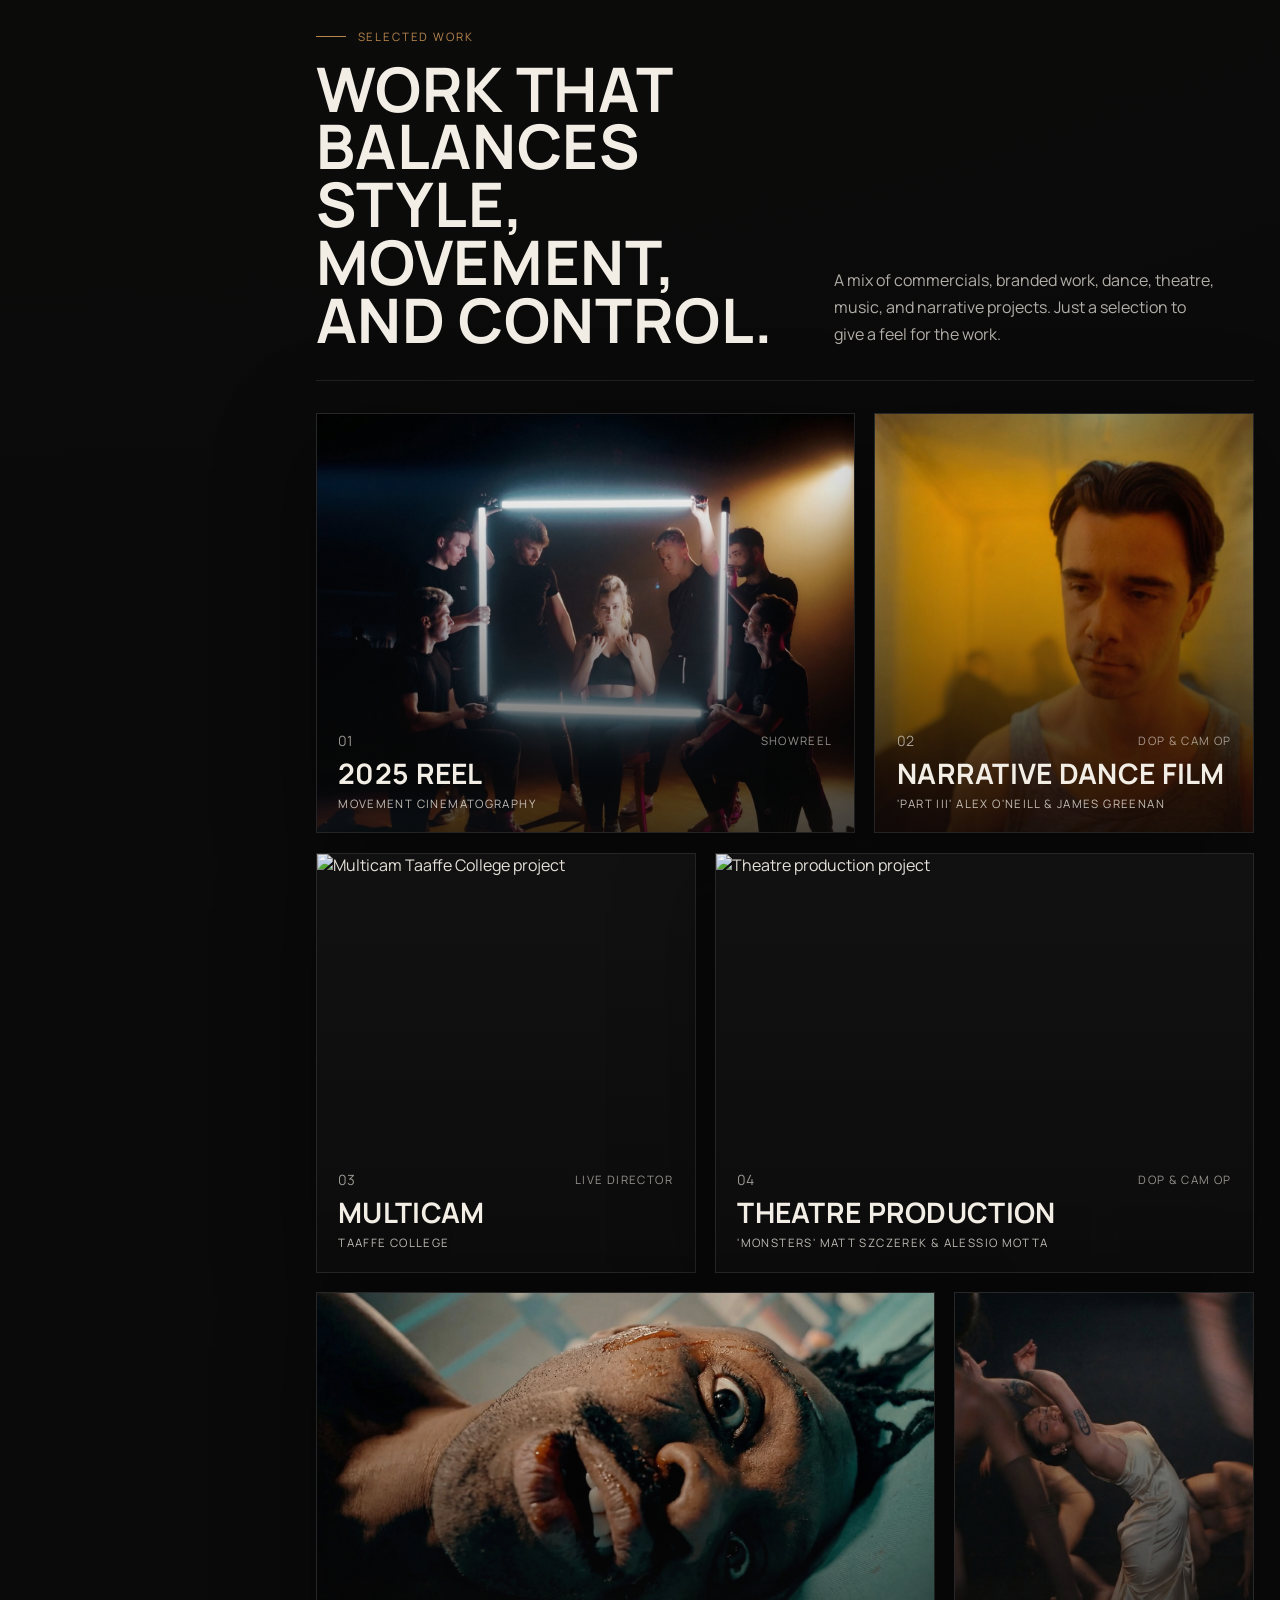
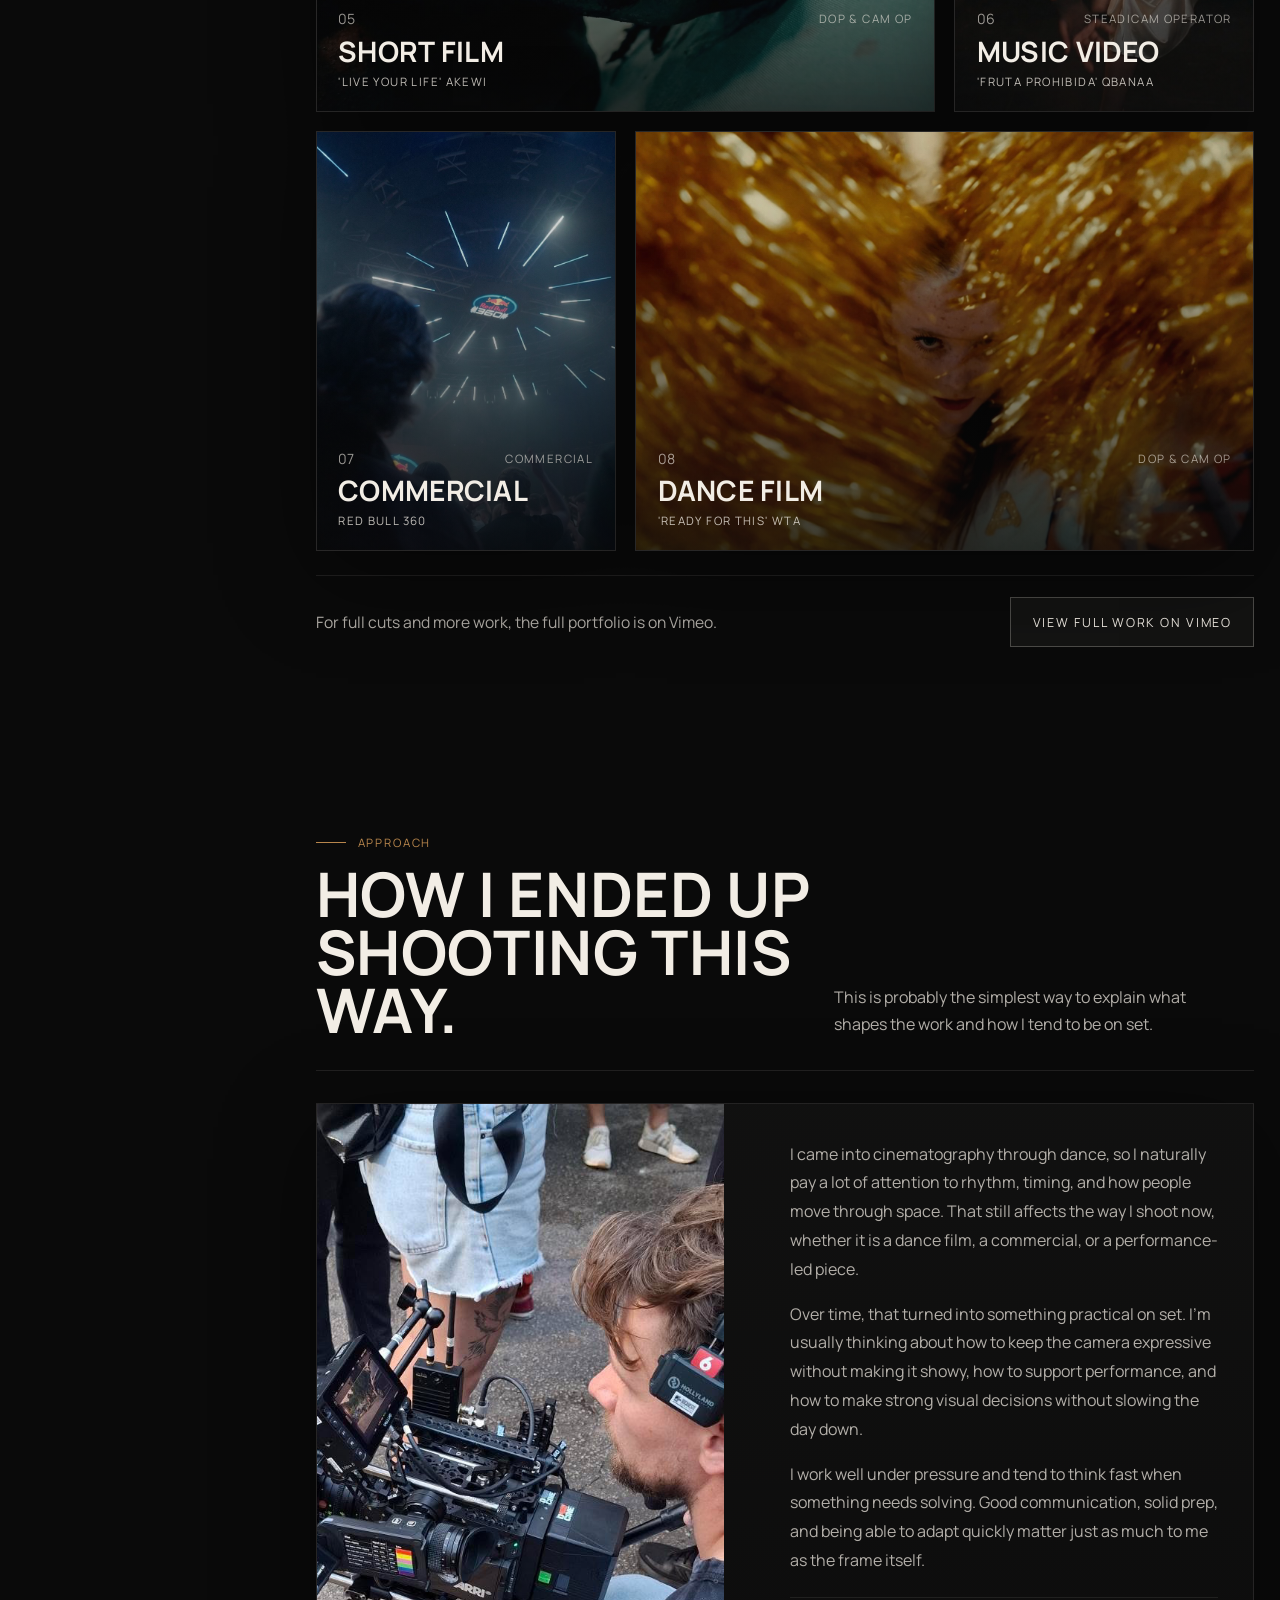
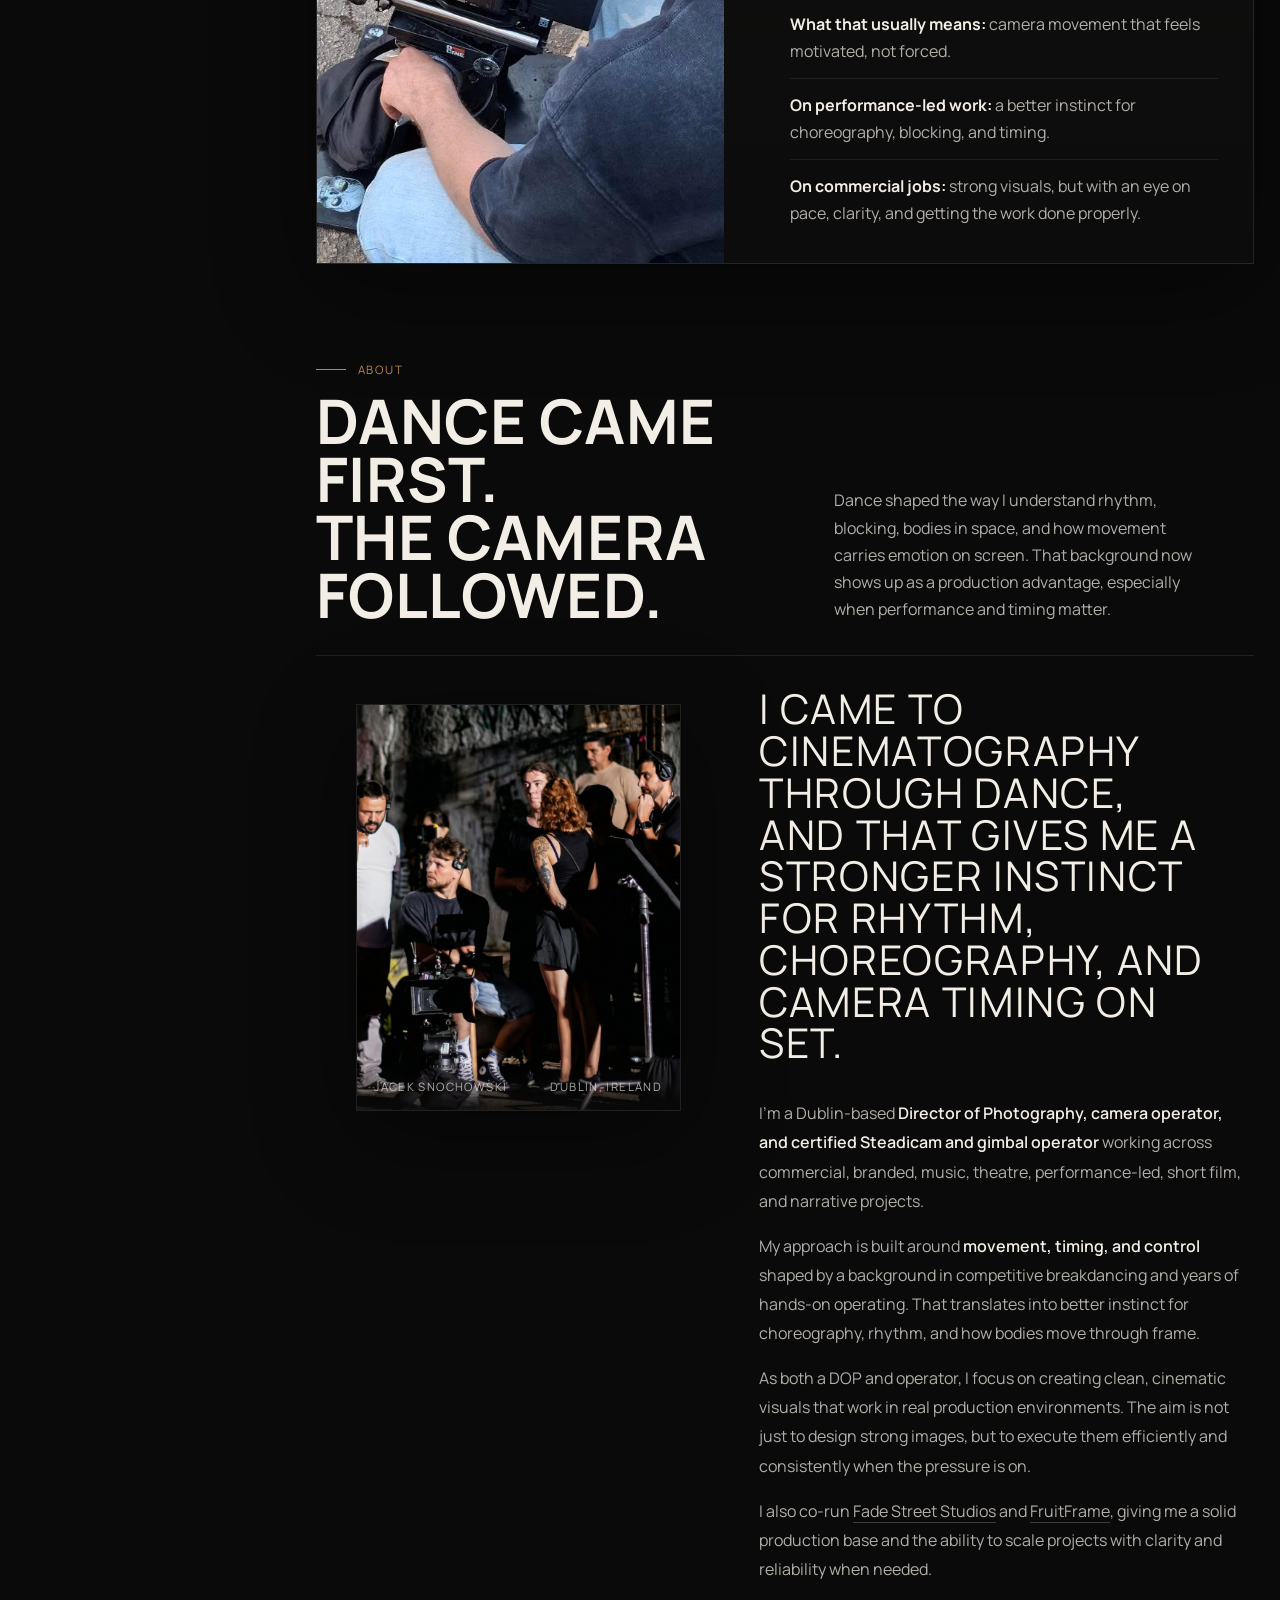
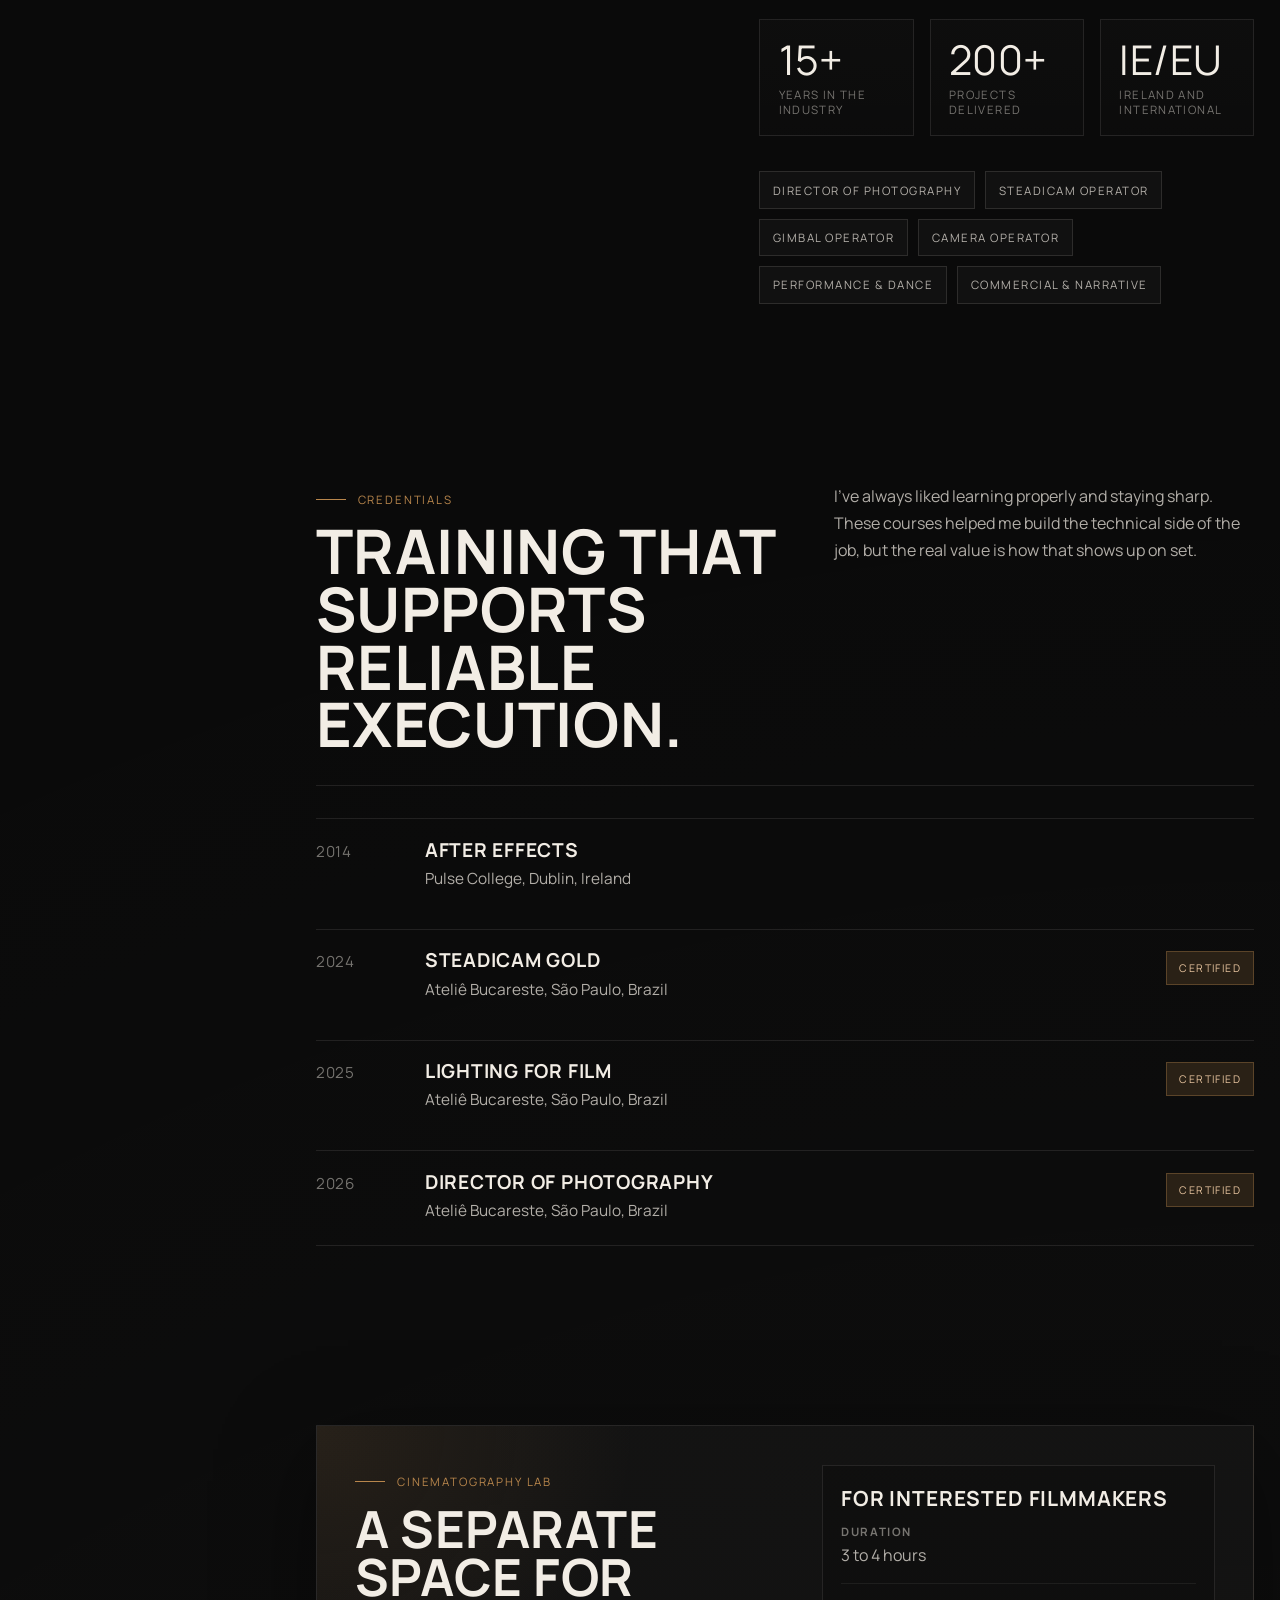
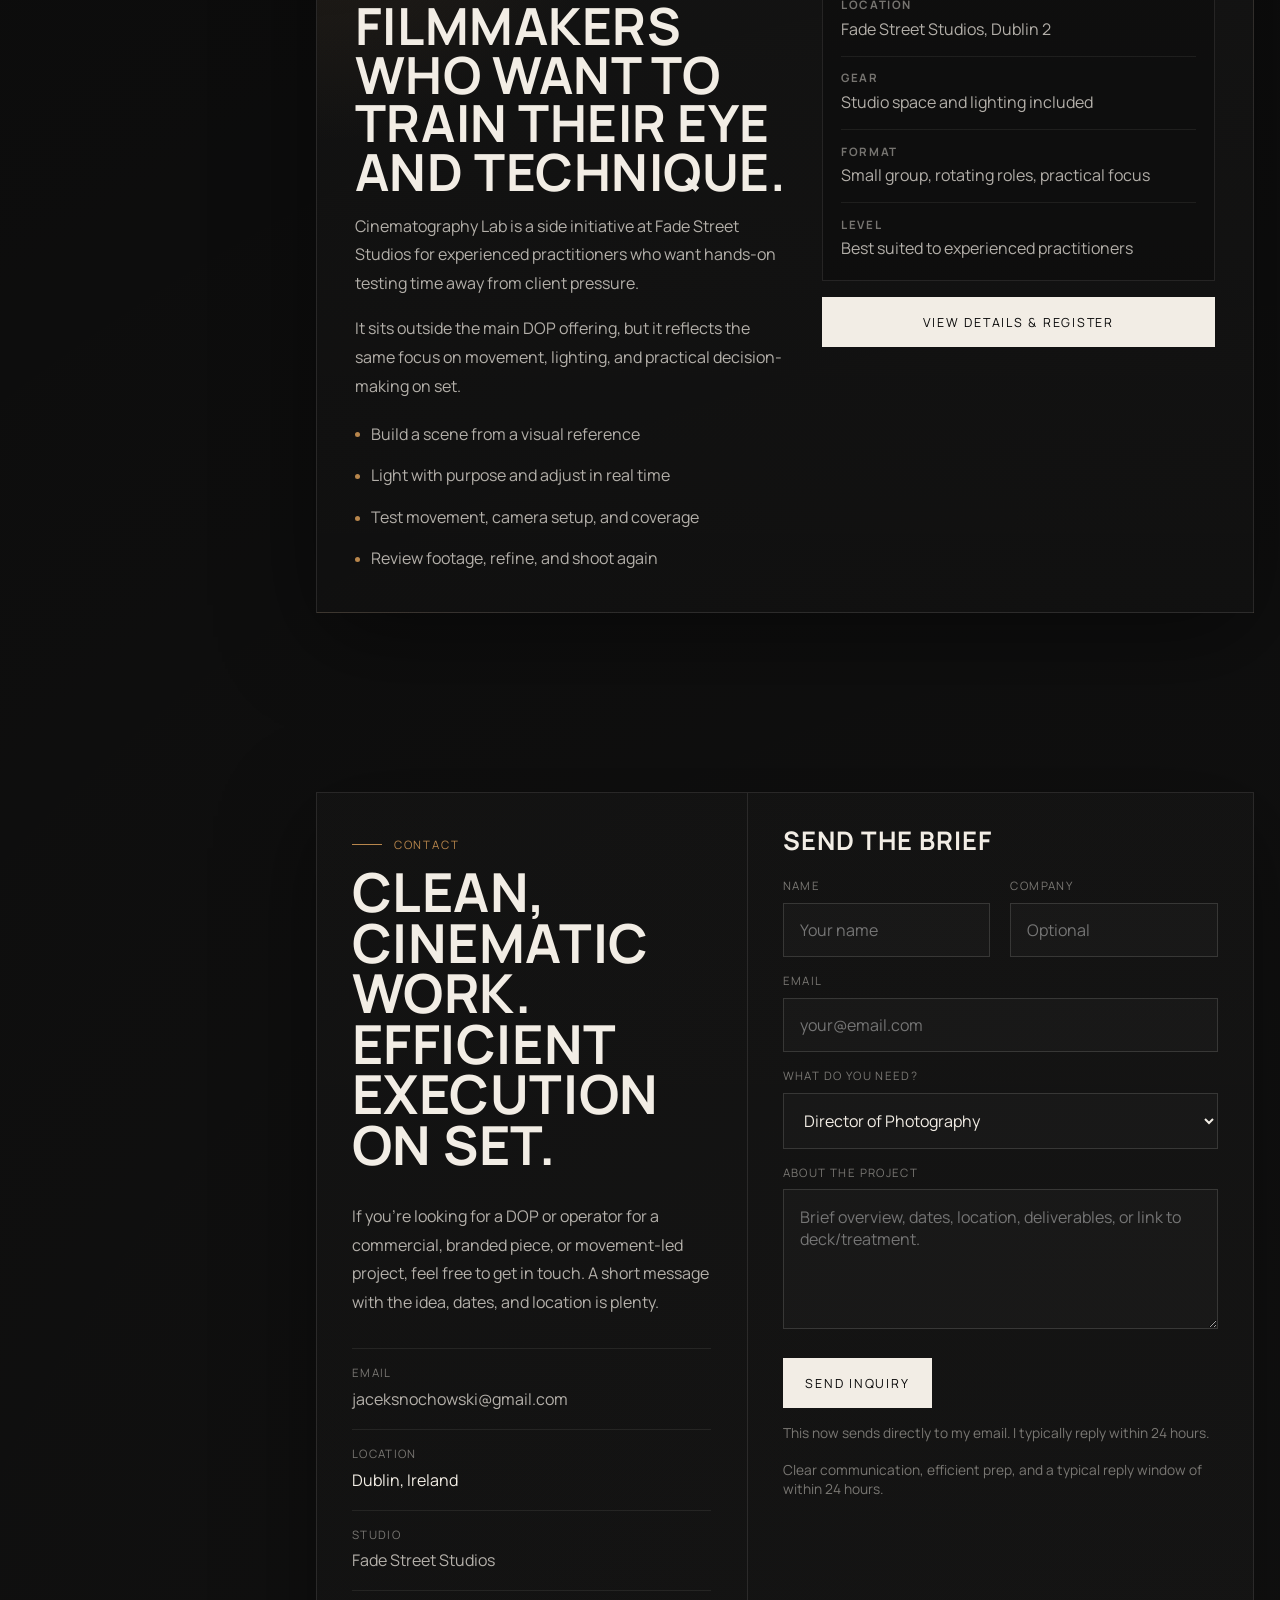
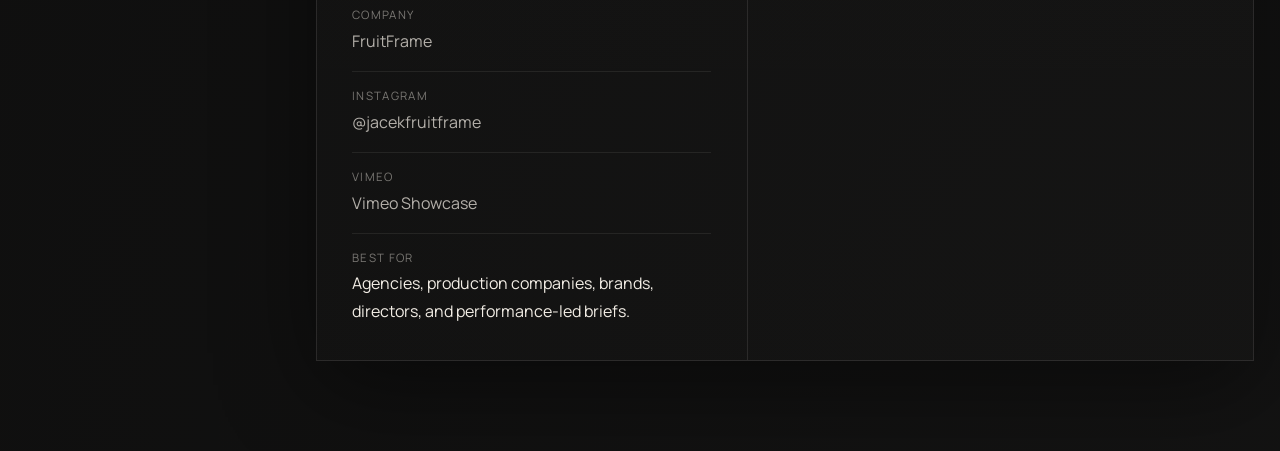
==== commit aaf30688: "Add Tools page with JustSync download Co-Authored-By: Claude Opus 5.5 <noreply@anthropic.com> Claude" ====
--- a/index.html
+++ b/index.html
@@ -1563,6 +1563,7 @@
     <a href="#services">Services</a>
     <a href="#work">Work</a>
     <a href="/journal/">Journal</a>
+    <a href="/tools/">Tools</a>
     <a href="#approach">Approach</a>
     <a href="#about">About</a>
     <a href="#contact">Contact</a>
@@ -1655,6 +1656,7 @@
           <a class="nav-link" href="#services">Services</a>
           <a class="nav-link" href="#work">Work</a>
           <a class="nav-link" href="/journal/">Journal</a>
+          <a class="nav-link" href="/tools/">Tools</a>
           <a class="nav-link" href="#approach">Approach</a>
           <a class="nav-link" href="#about">About</a>
           <a class="nav-link" href="#contact">Contact</a>
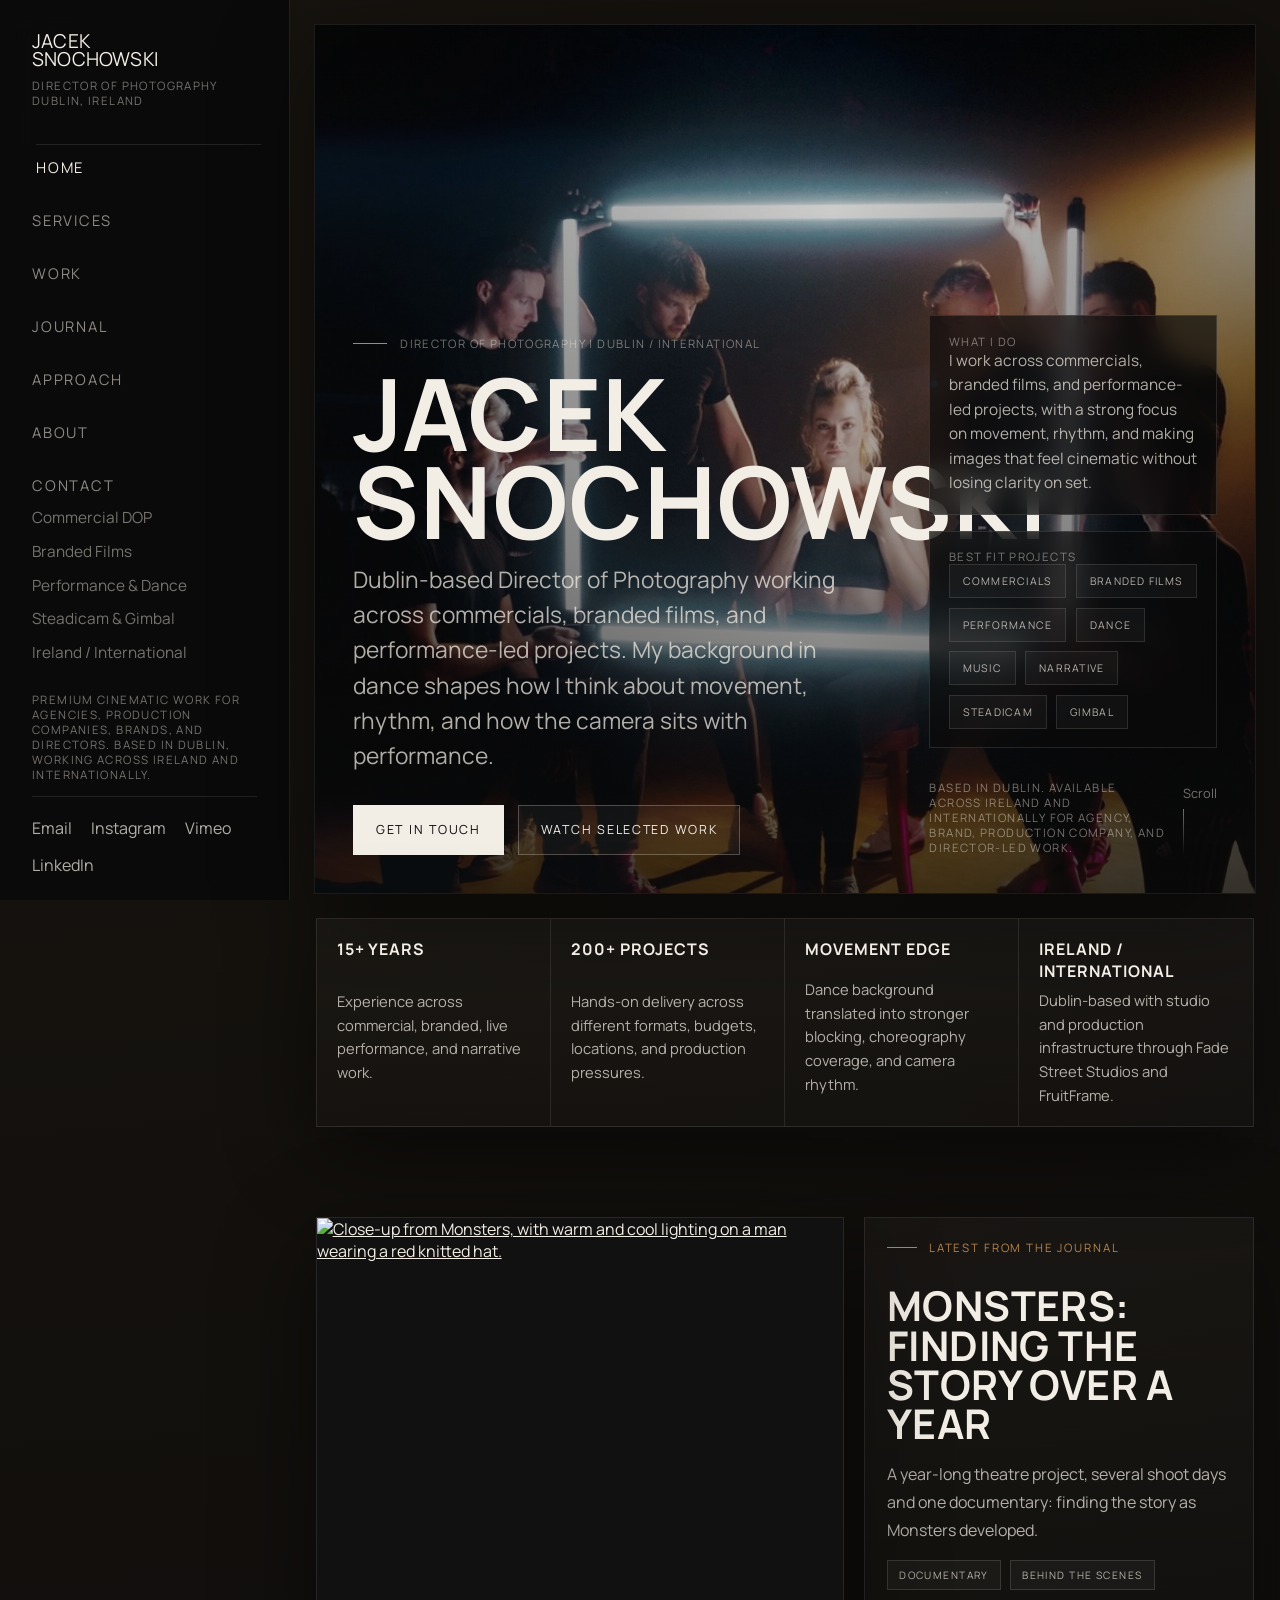
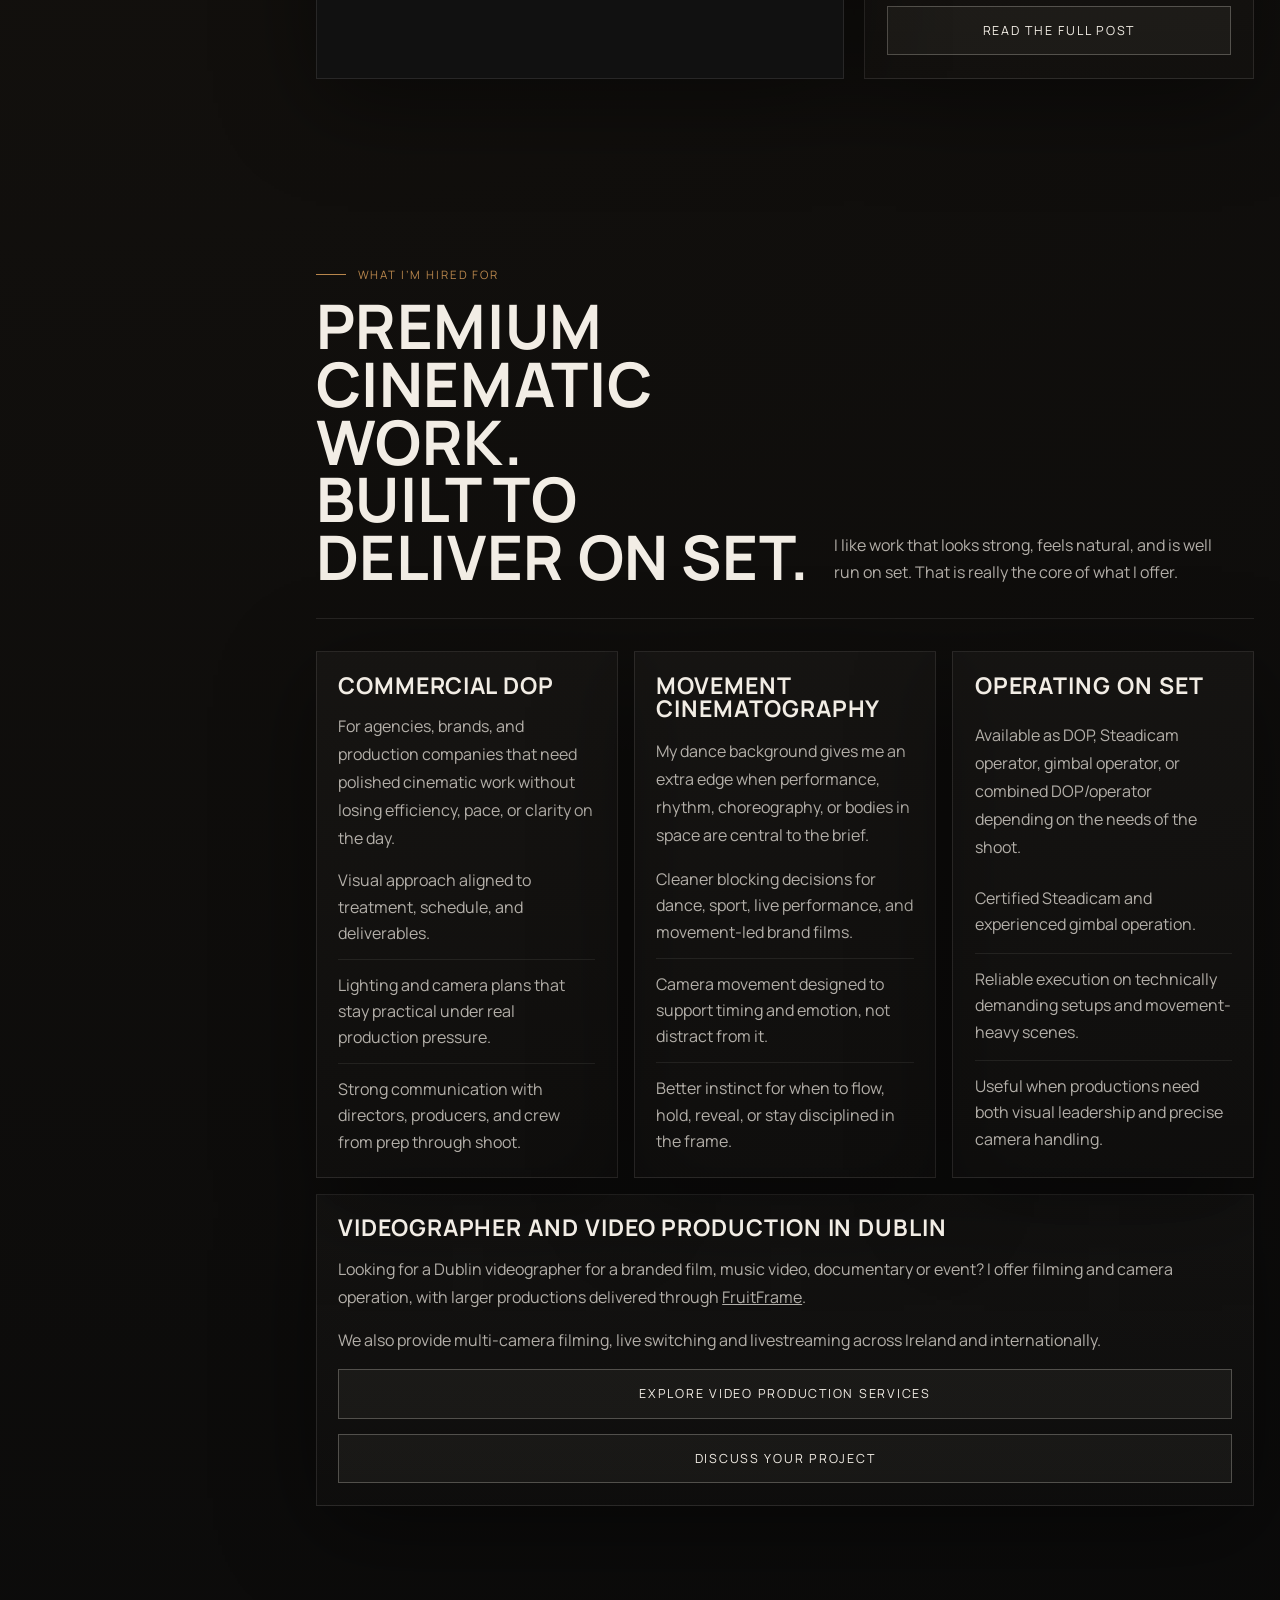
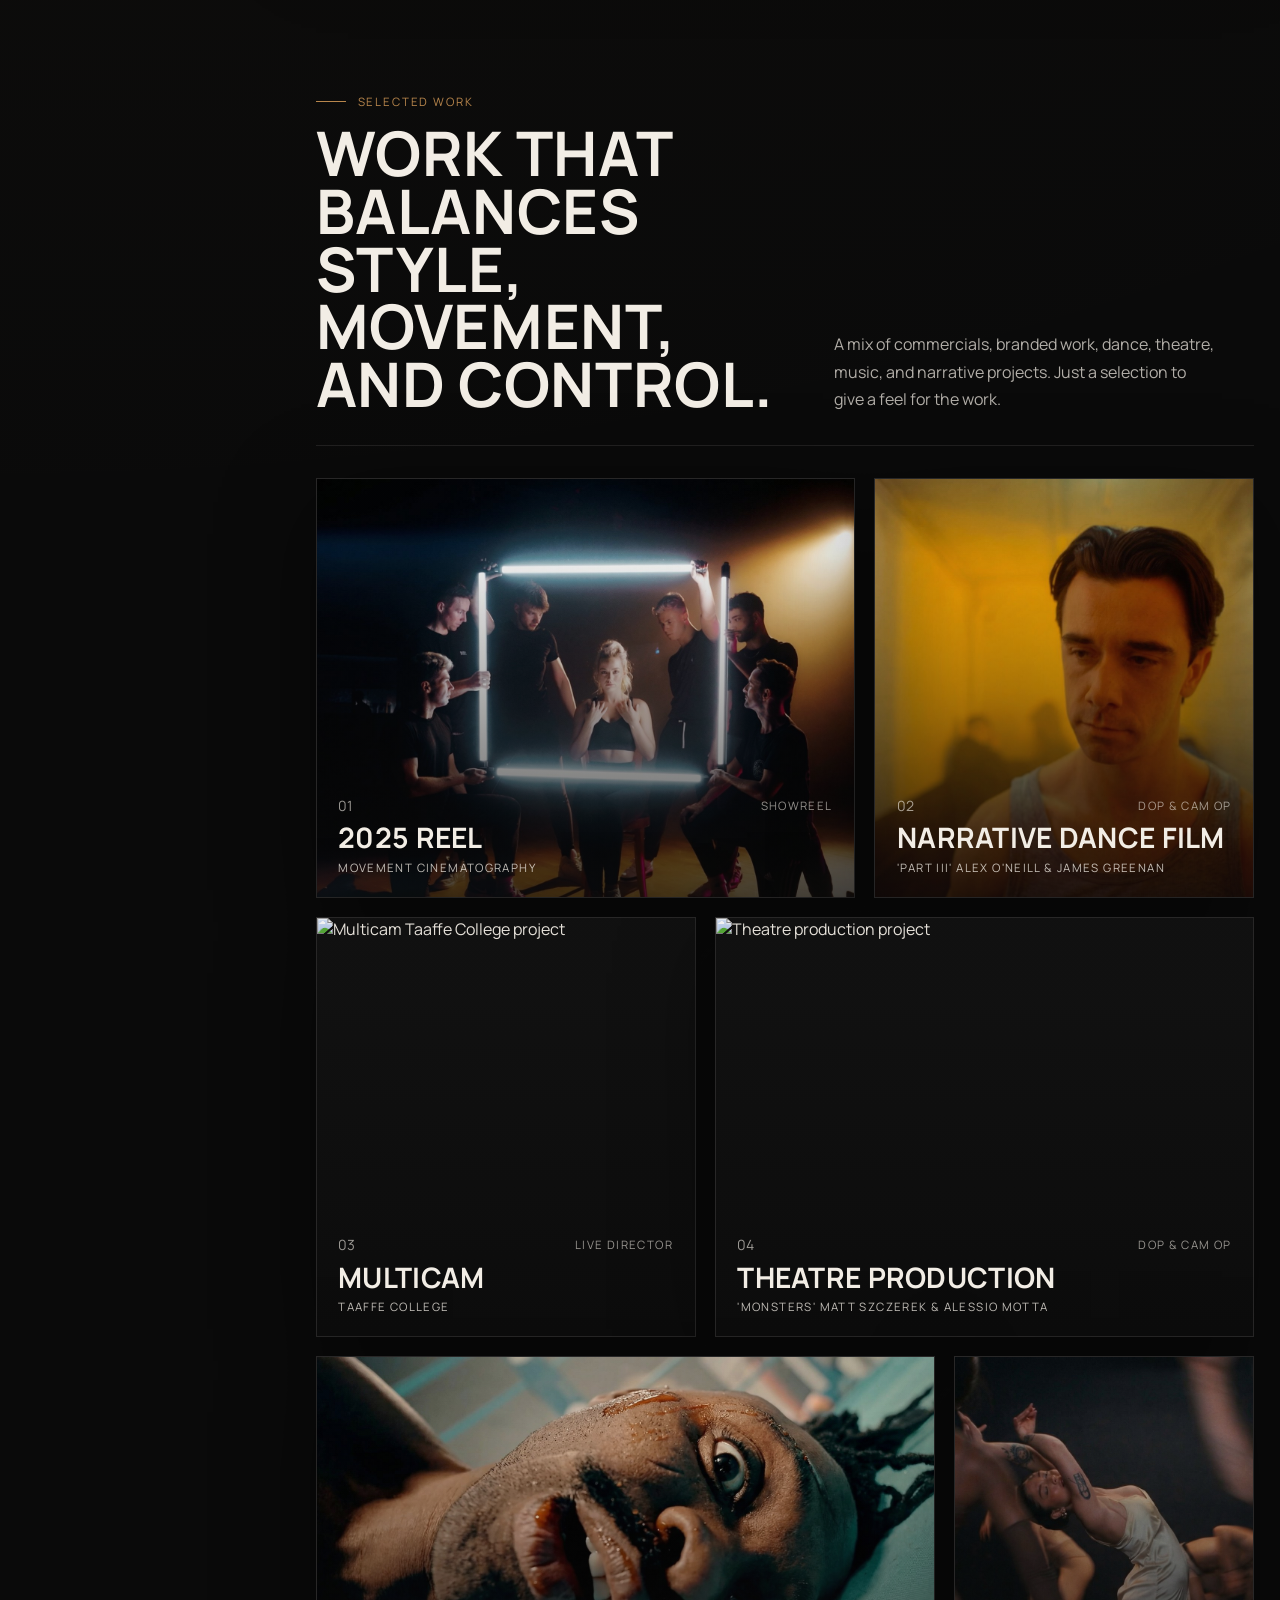
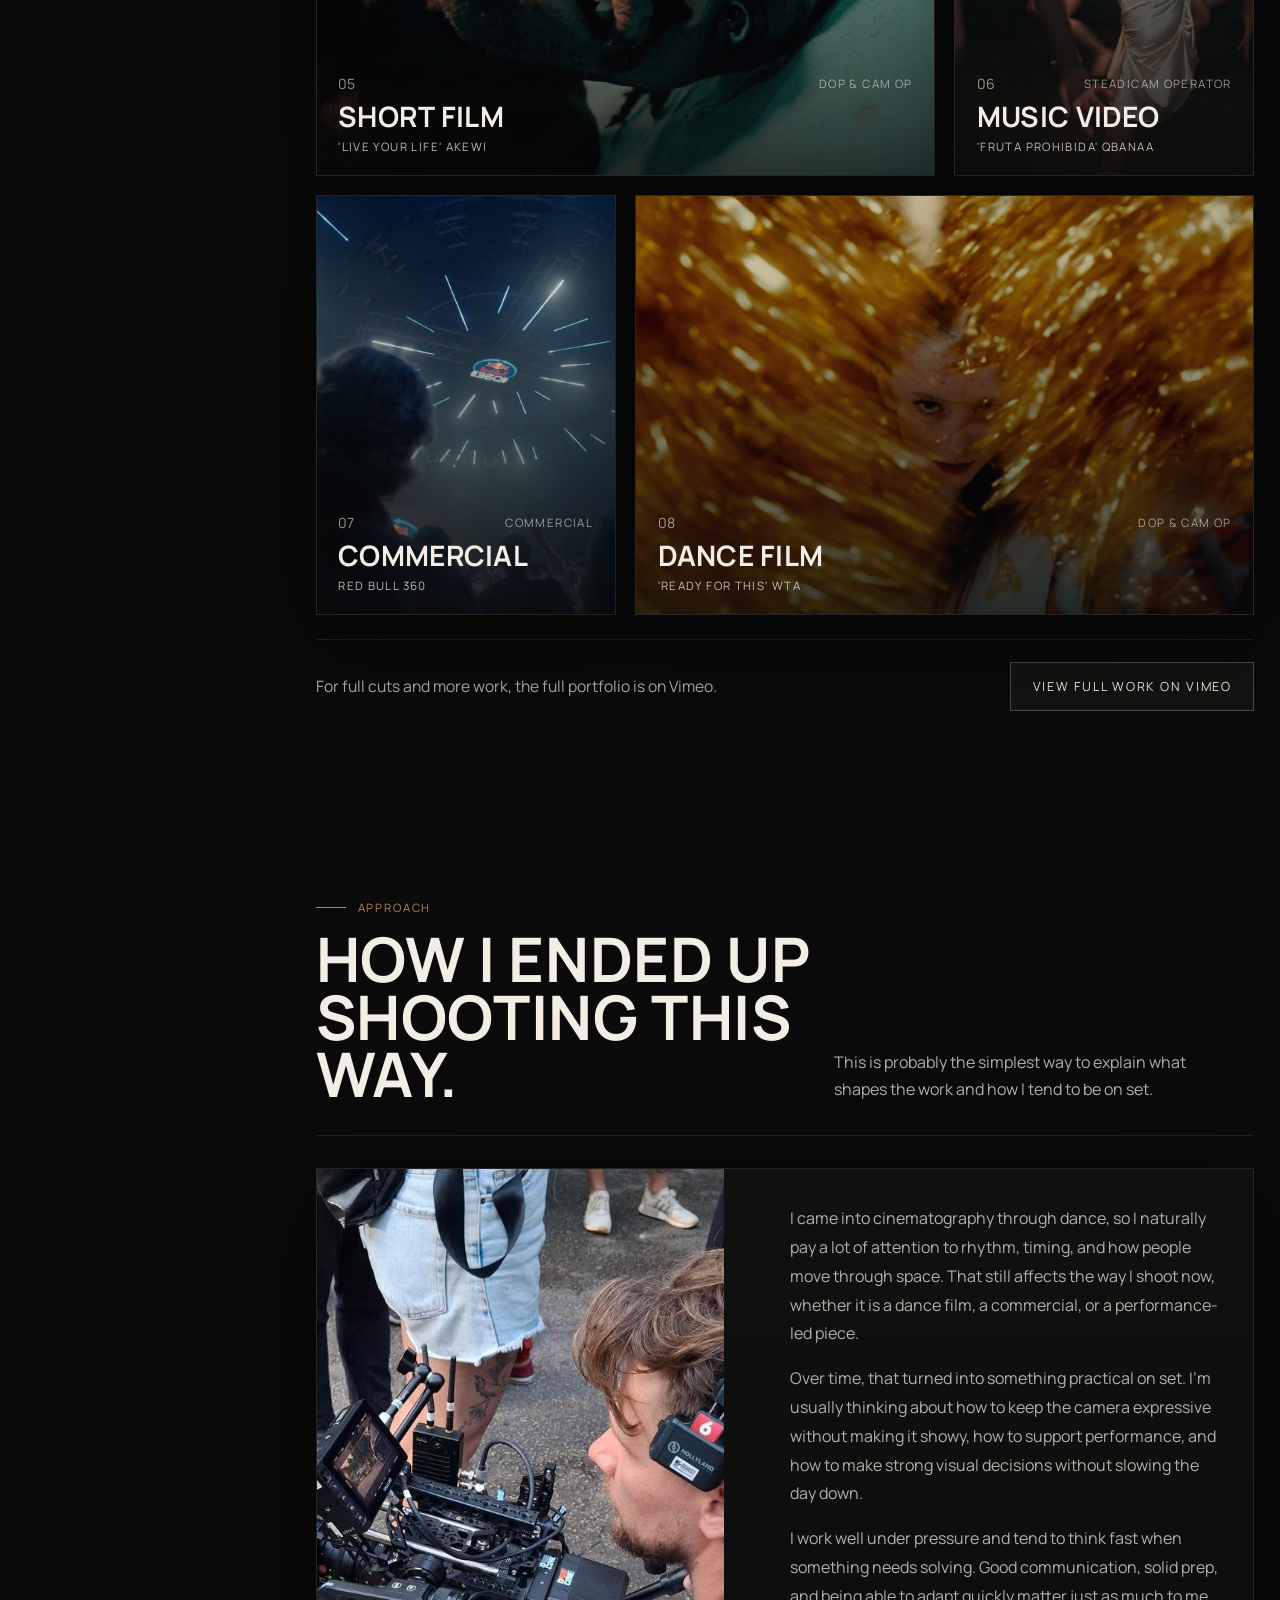
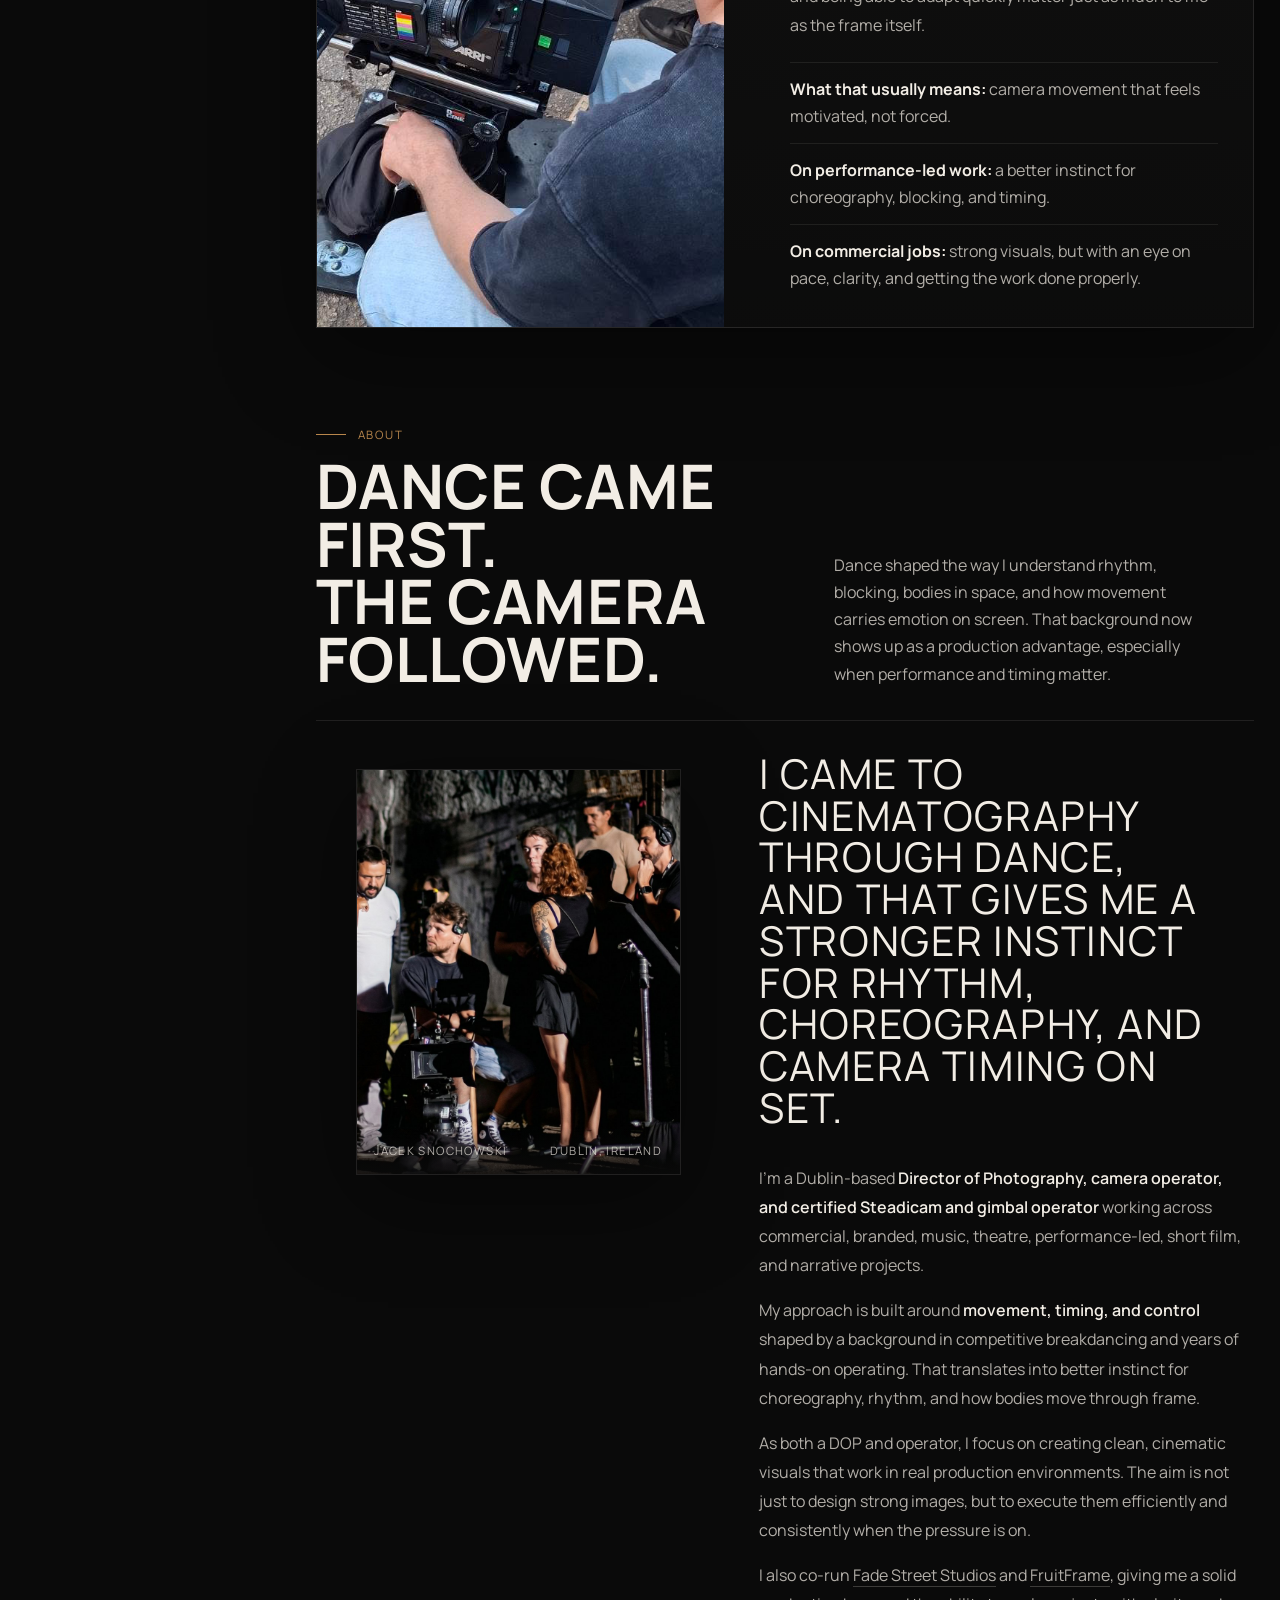
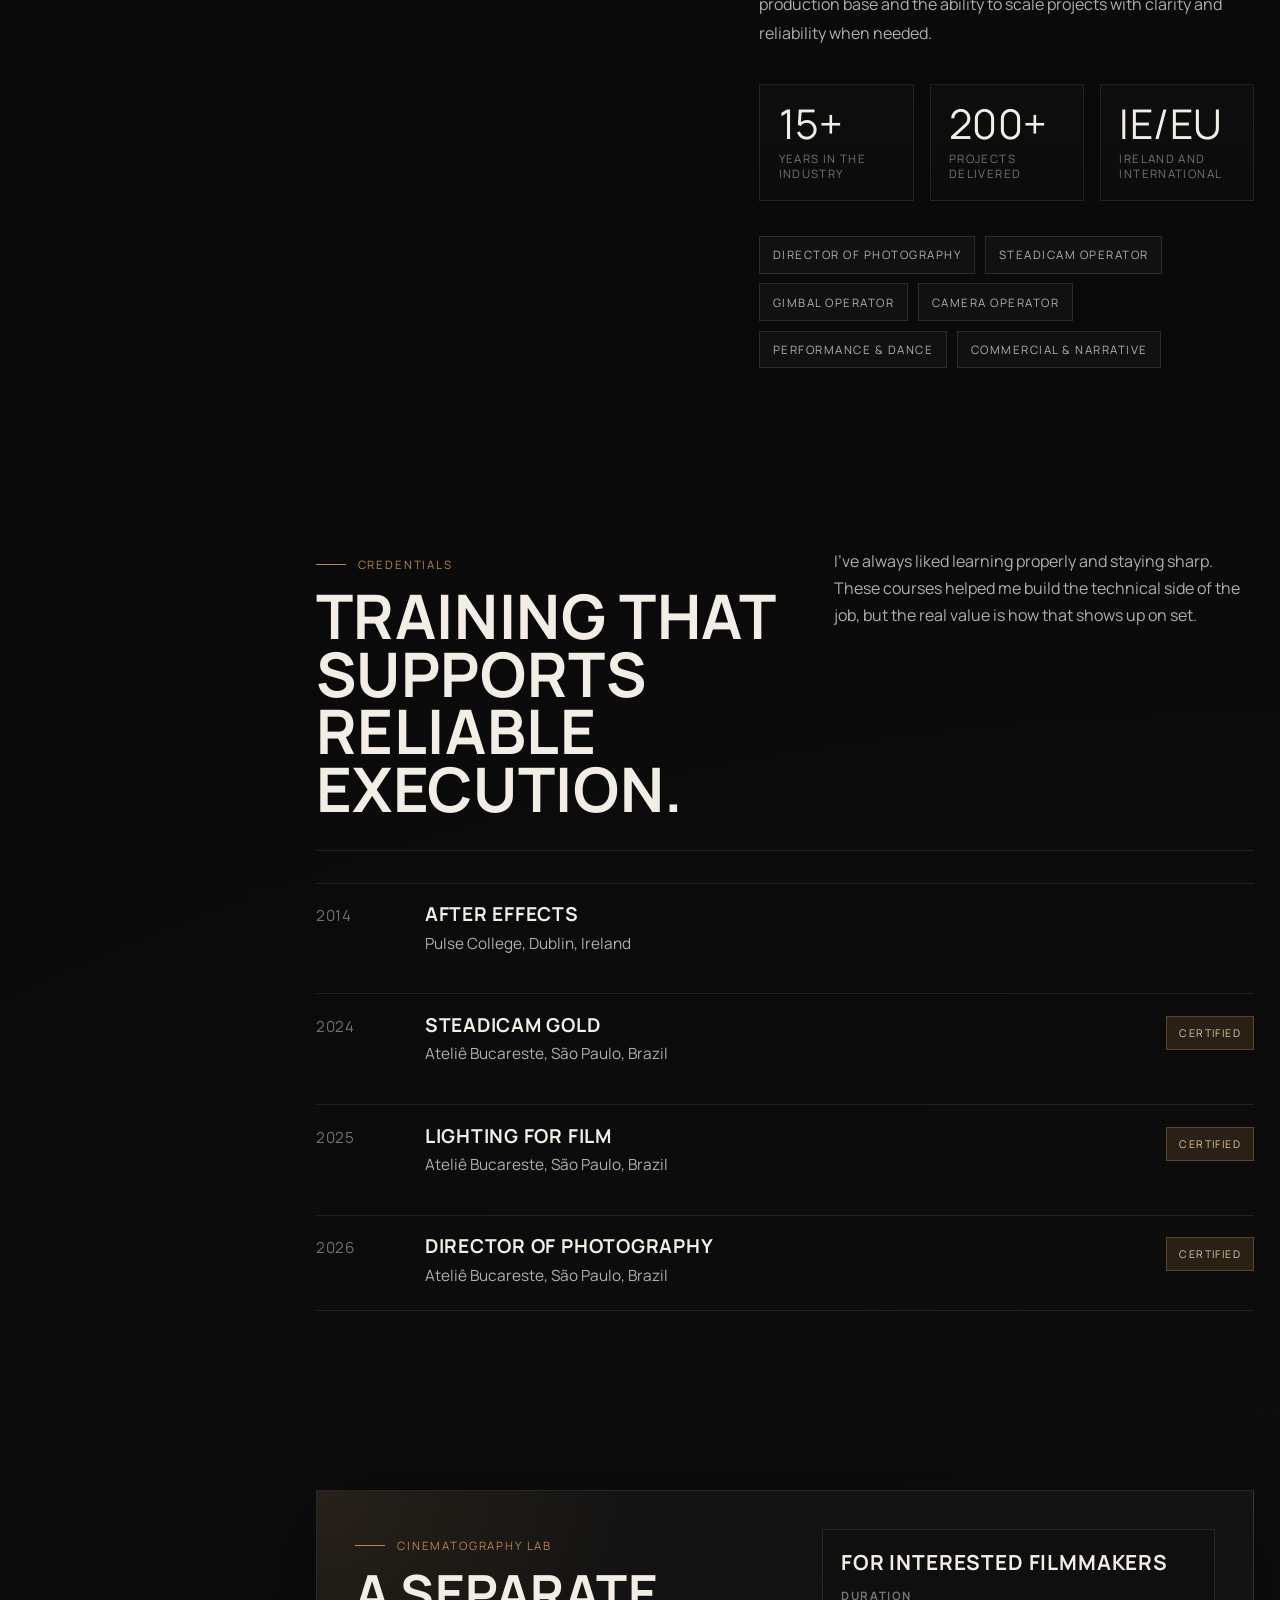
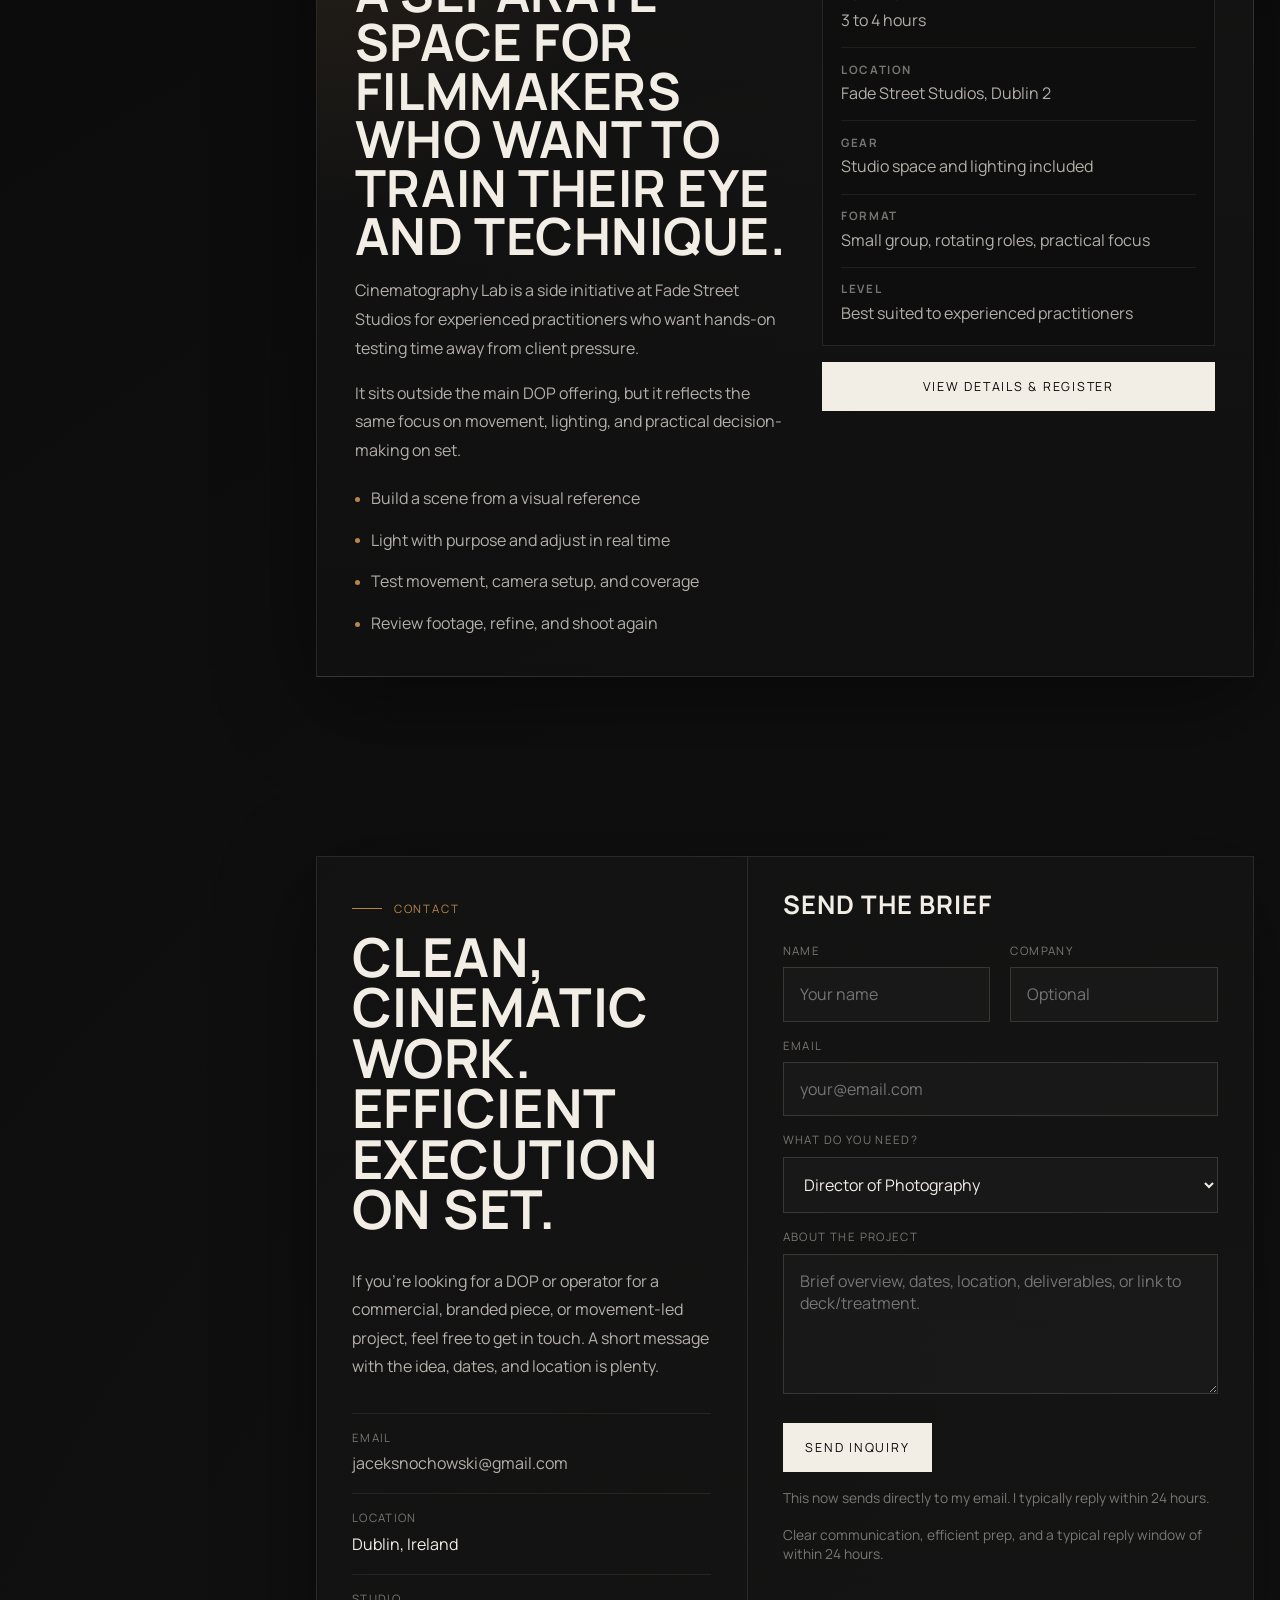
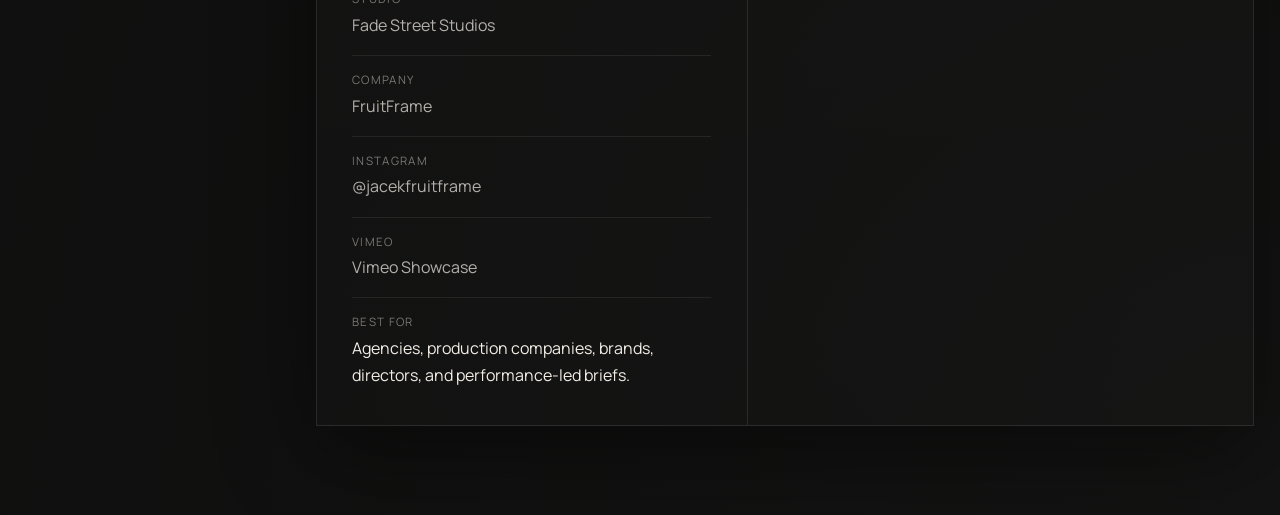
==== commit 14b120e0: "Add Dublin video production service page and refresh Monsters cover" ====
--- a/index.html
+++ b/index.html
@@ -1563,7 +1563,6 @@
     <a href="#services">Services</a>
     <a href="#work">Work</a>
     <a href="/journal/">Journal</a>
-    <a href="/tools/">Tools</a>
     <a href="#approach">Approach</a>
     <a href="#about">About</a>
     <a href="#contact">Contact</a>
@@ -1656,7 +1655,6 @@
           <a class="nav-link" href="#services">Services</a>
           <a class="nav-link" href="#work">Work</a>
           <a class="nav-link" href="/journal/">Journal</a>
-          <a class="nav-link" href="/tools/">Tools</a>
           <a class="nav-link" href="#approach">Approach</a>
           <a class="nav-link" href="#about">About</a>
           <a class="nav-link" href="#contact">Contact</a>
@@ -1765,7 +1763,7 @@
       <section class="journal-teaser reveal" aria-label="Latest Journal Post">
         <div class="journal-teaser-panel">
           <a class="journal-teaser-visual" href="/journal/monsters-documentary/">
-            <img src="images/journal/monsters-interview.jpg" alt="Interview participant in a burgundy hoodie gesturing against a dark background.">
+            <img src="images/work-4-new.png" alt="Close-up from Monsters, with warm and cool lighting on a man wearing a red knitted hat.">
           </a>
           <div class="journal-teaser-copy">
             <div class="eyebrow">Latest From The Journal</div>
@@ -1826,6 +1824,7 @@
             <h3>Videographer and Video Production in Dublin</h3>
             <p>Looking for a Dublin videographer for a branded film, music video, documentary or event? I offer filming and camera operation, with larger productions delivered through <a href="https://fruitframe.ie/">FruitFrame</a>.</p>
             <p>We also provide multi-camera filming, live switching and livestreaming across Ireland and internationally.</p>
+            <a class="ghost-btn" href="/video-production-dublin/">Explore Video Production Services</a>
             <a class="ghost-btn" href="#contact">Discuss Your Project</a>
           </article>
         </div>
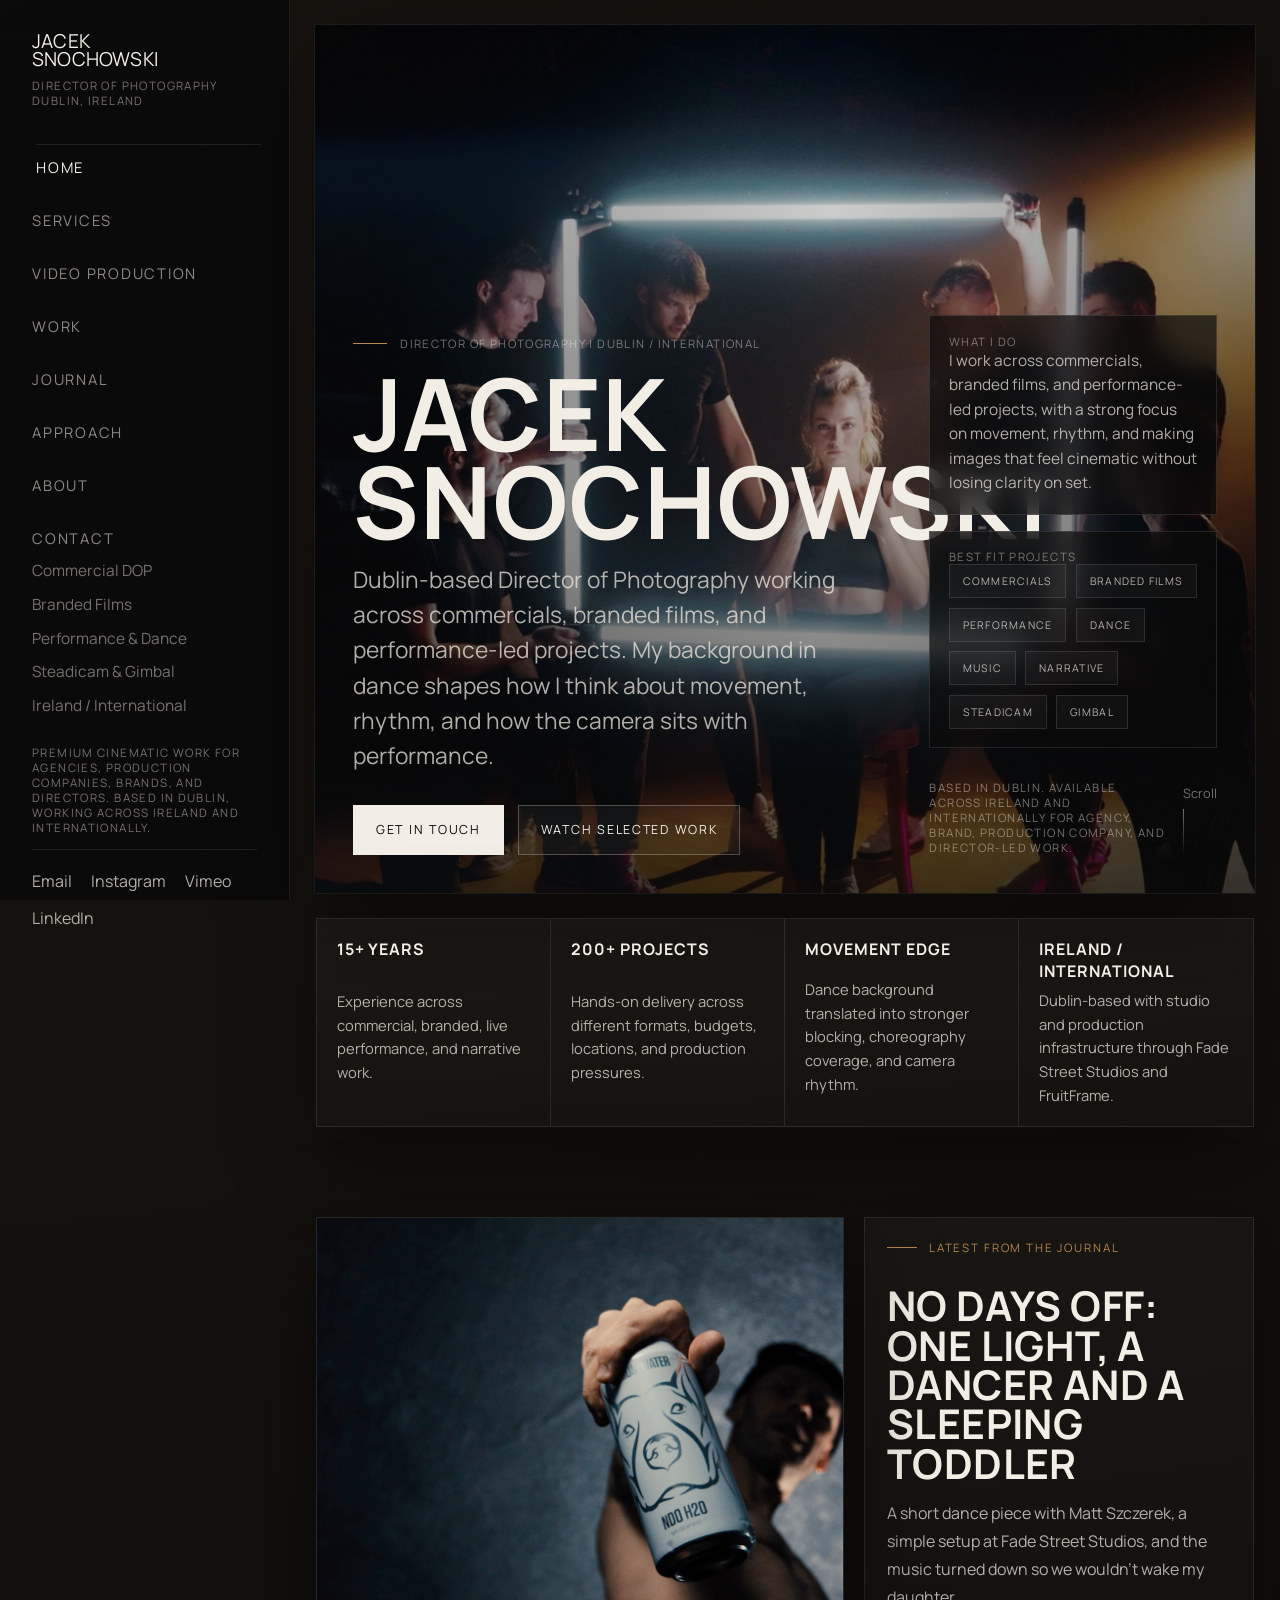
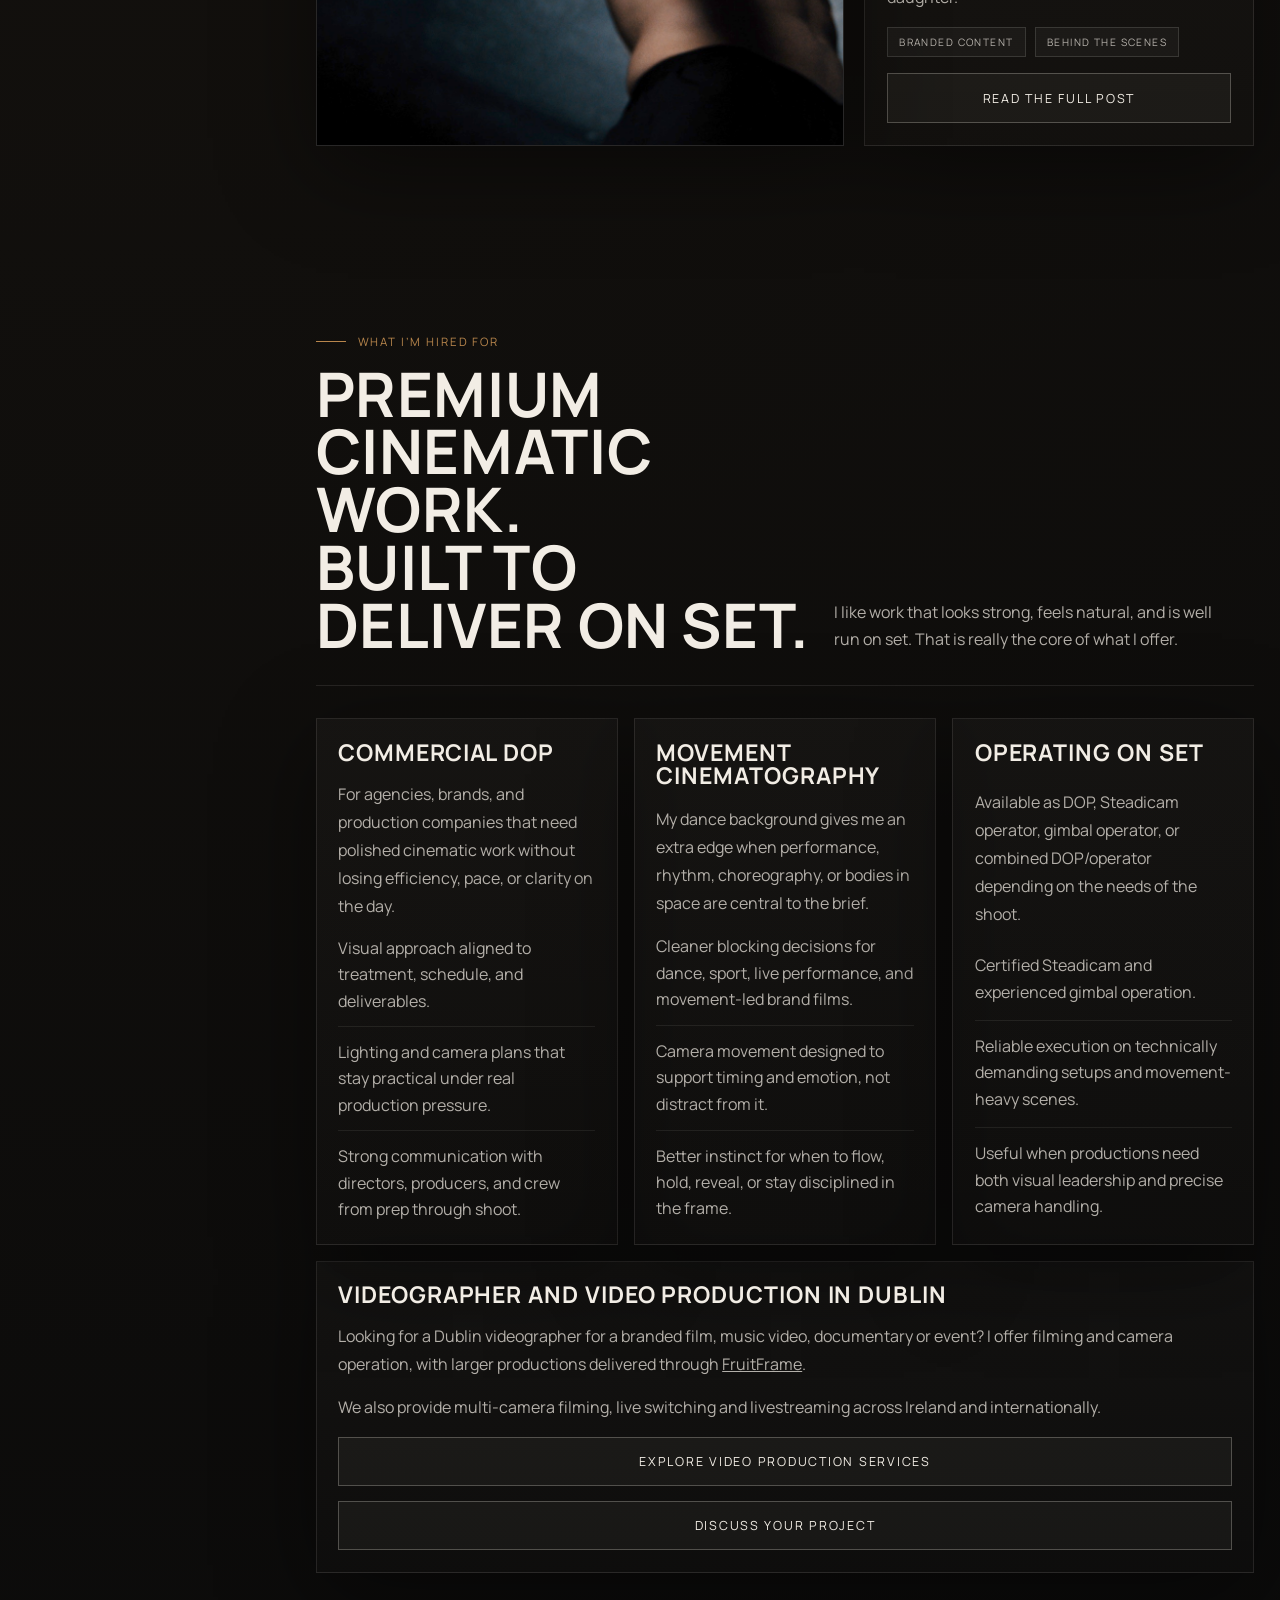
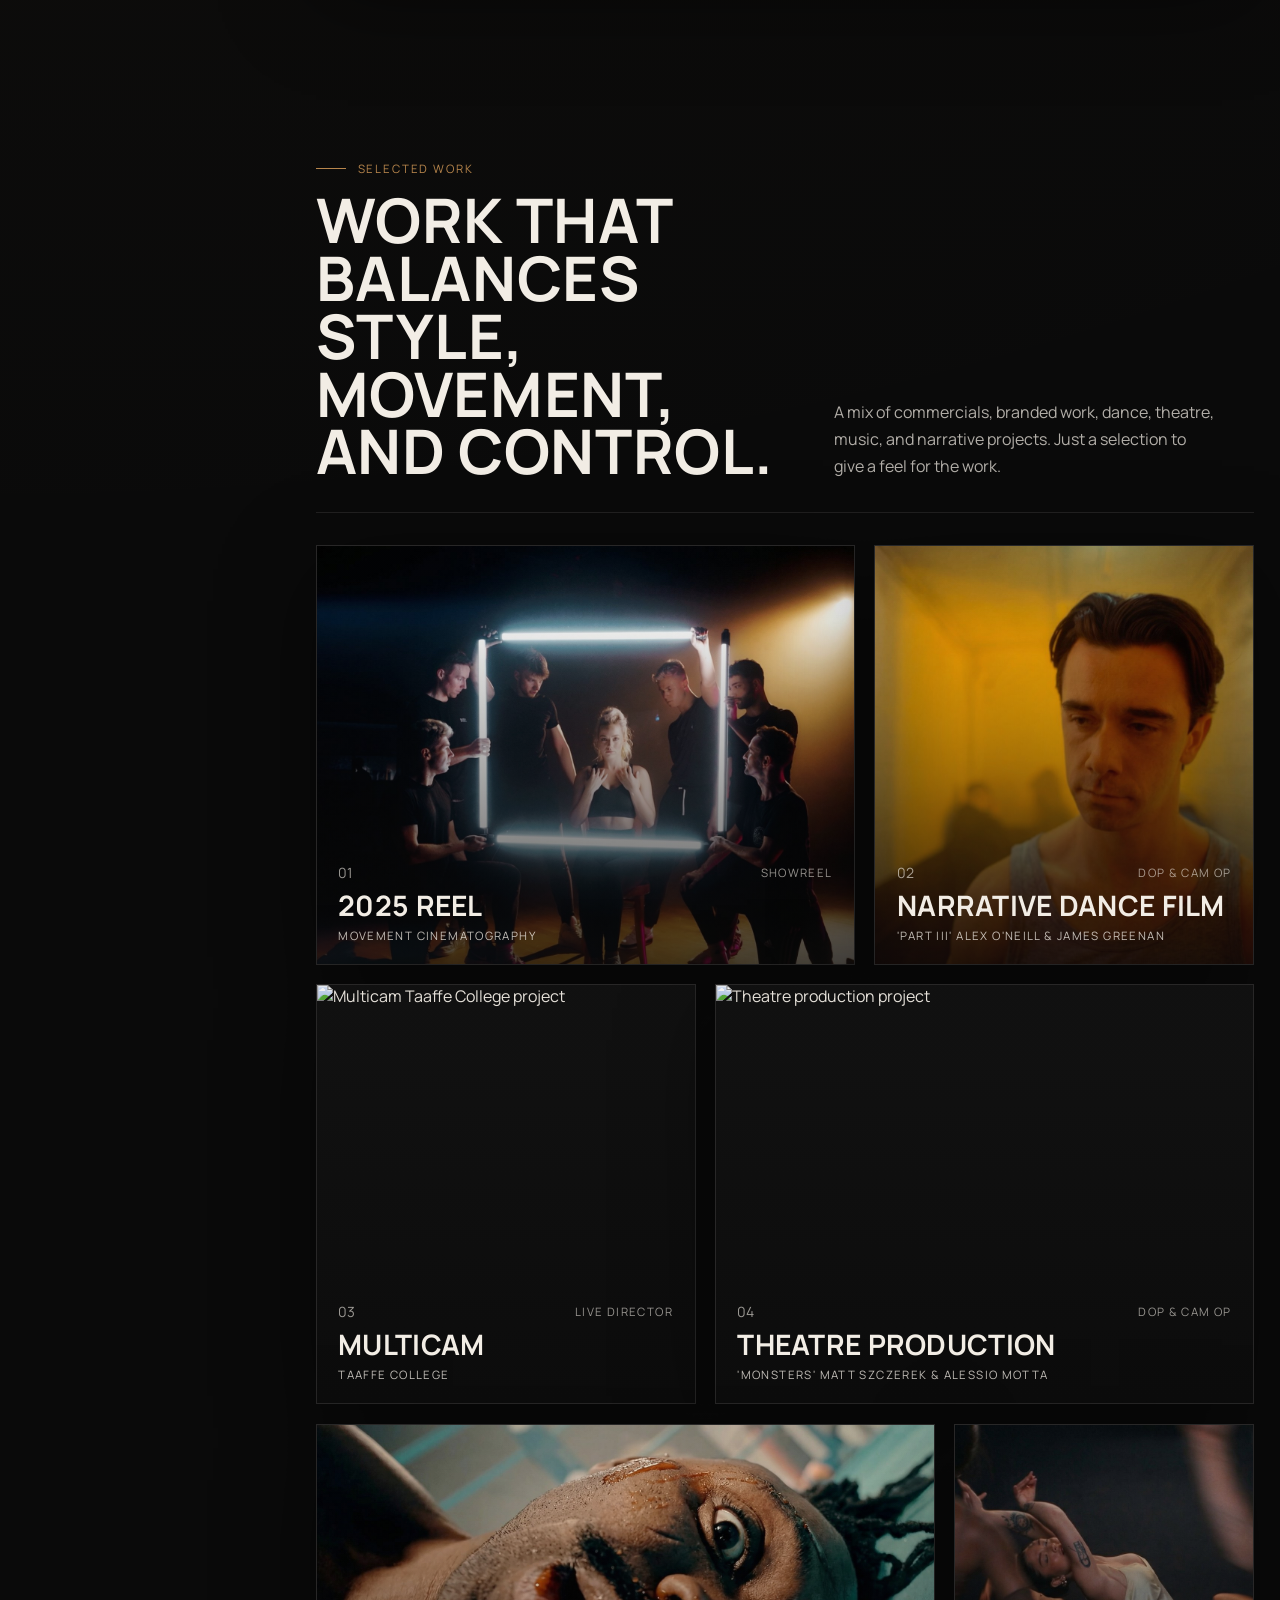
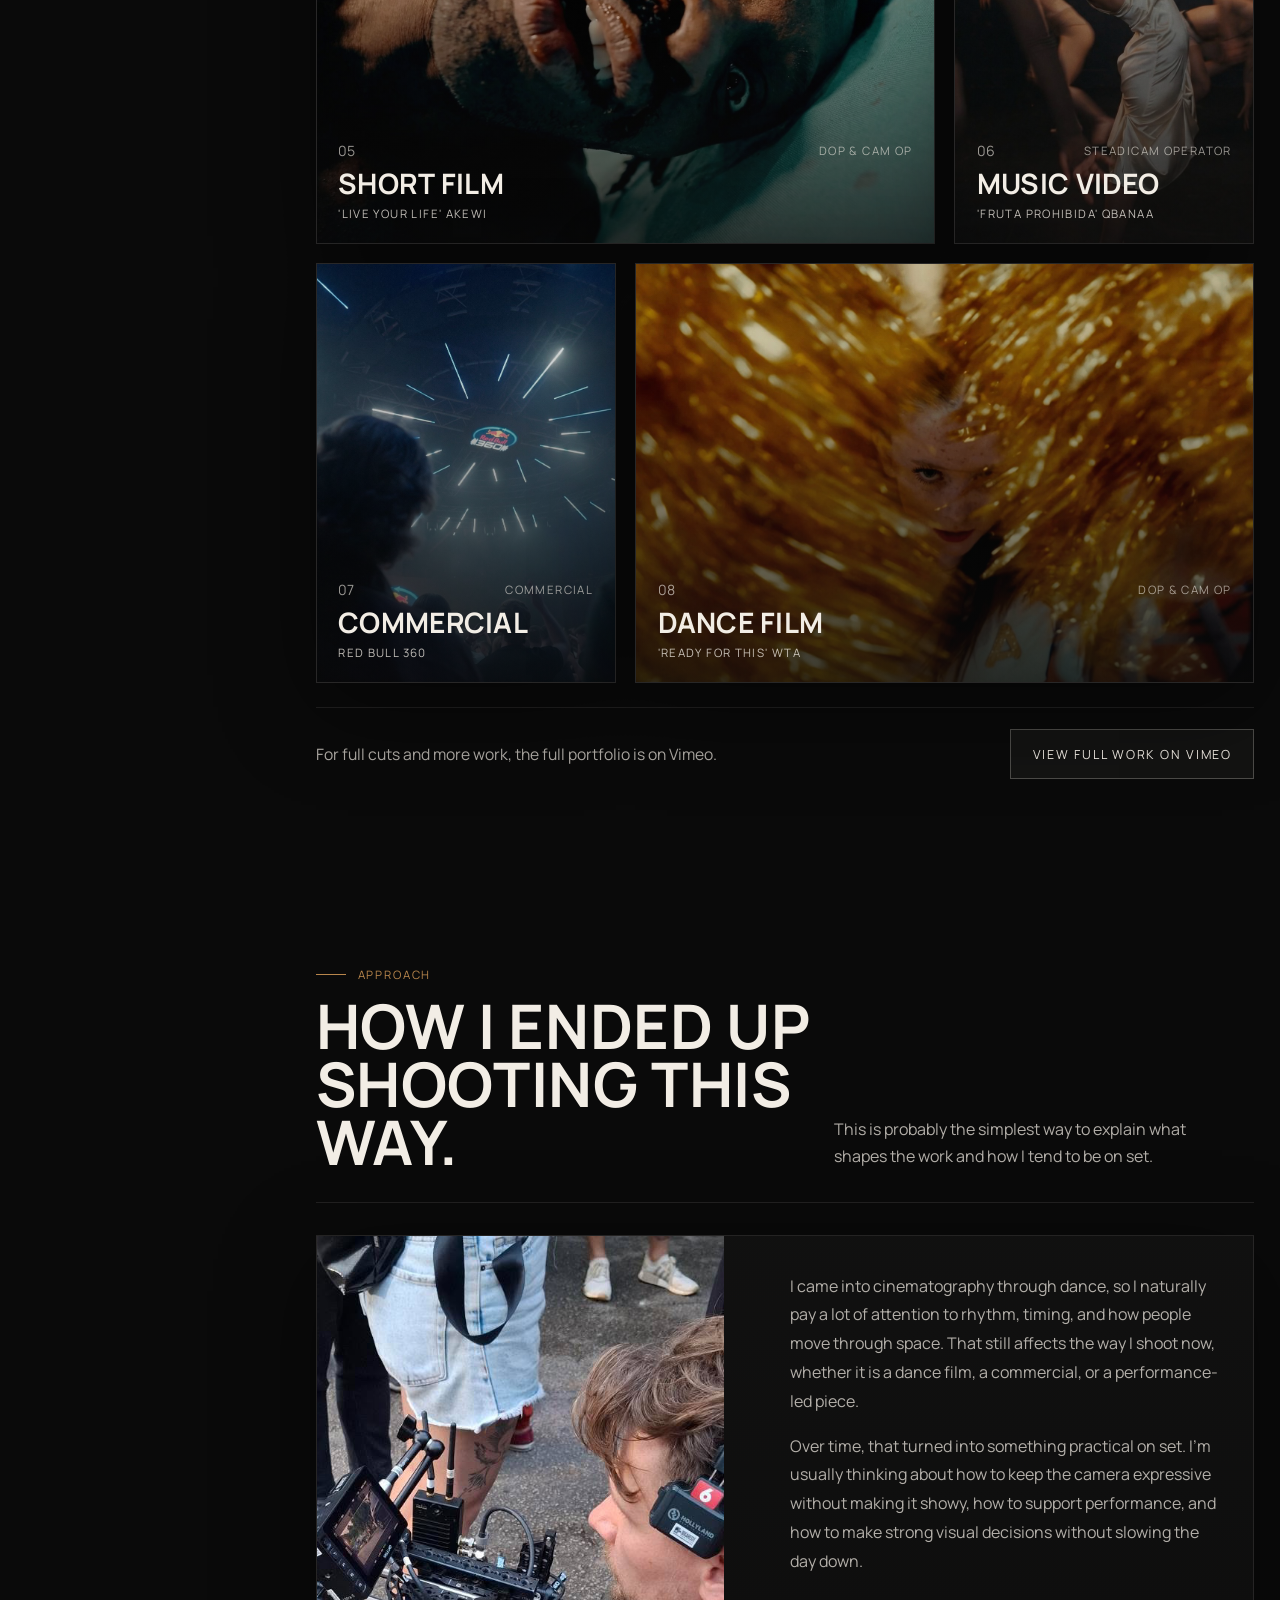
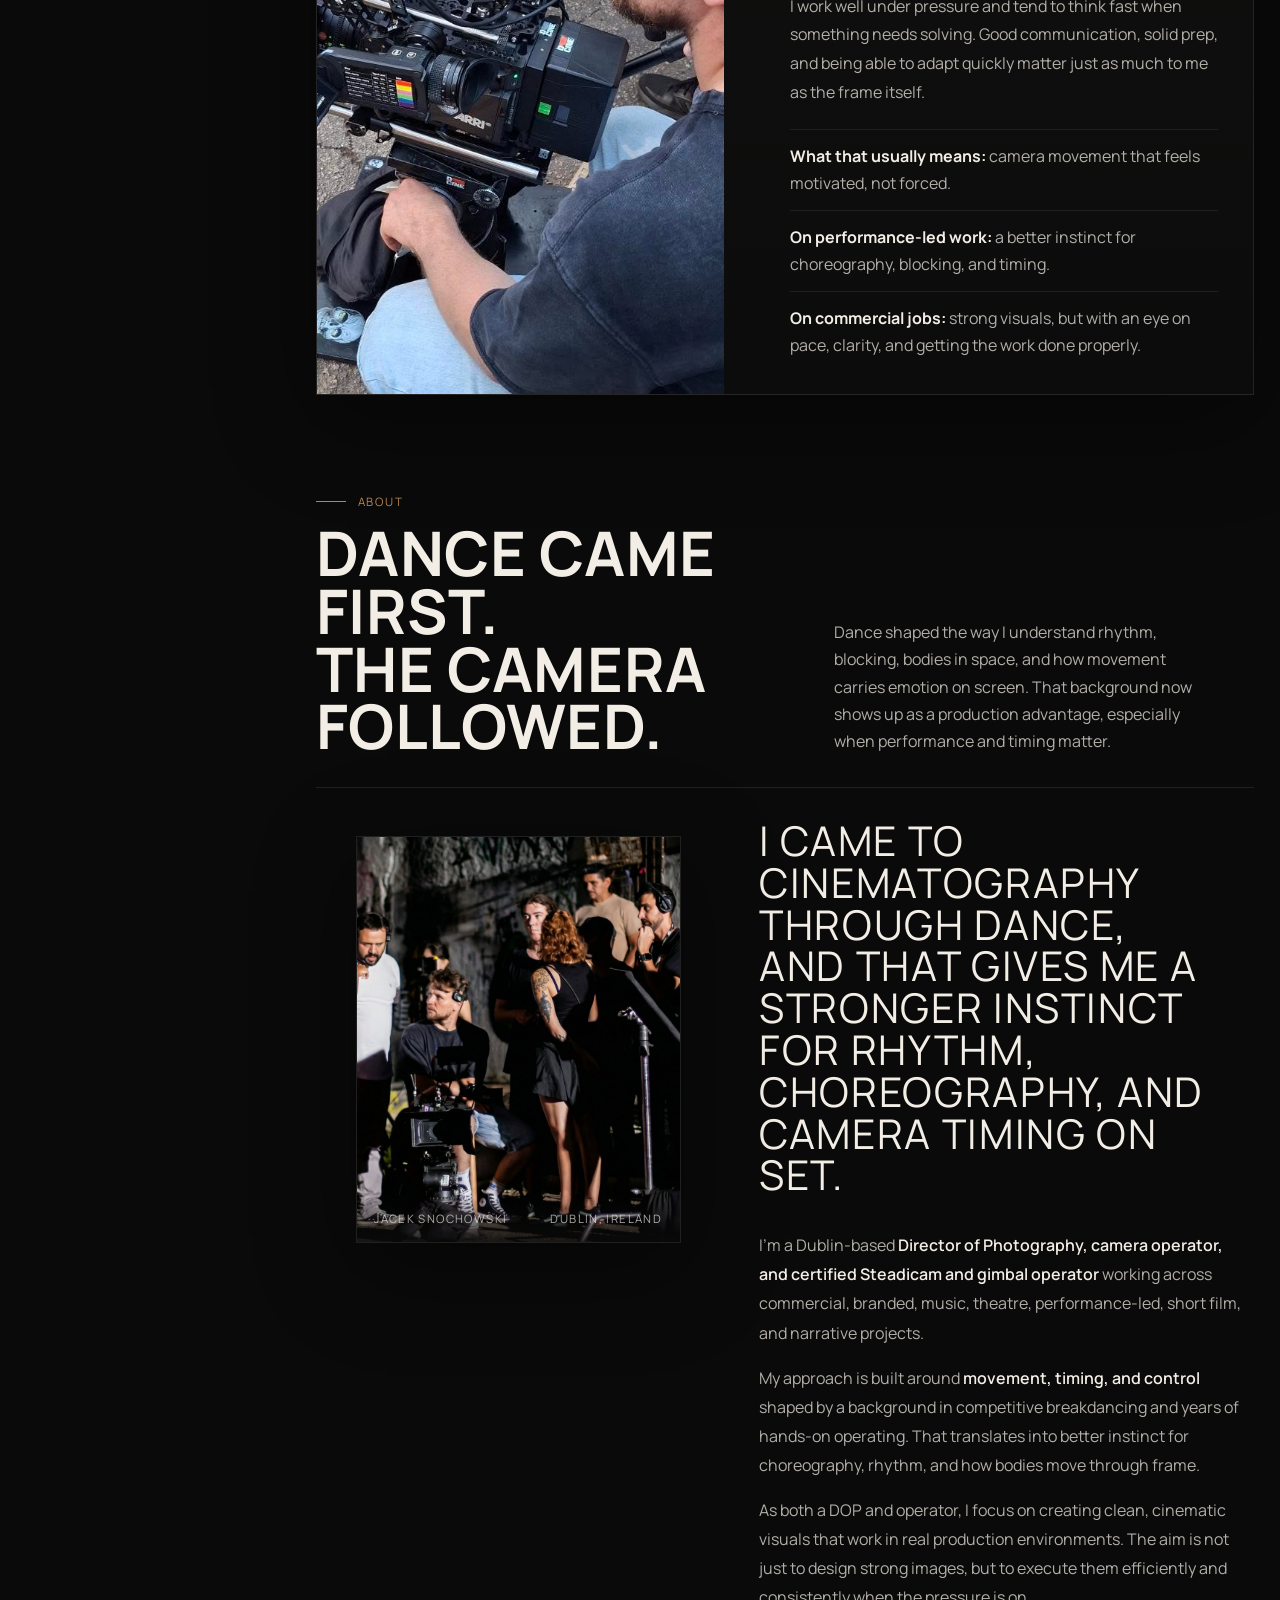
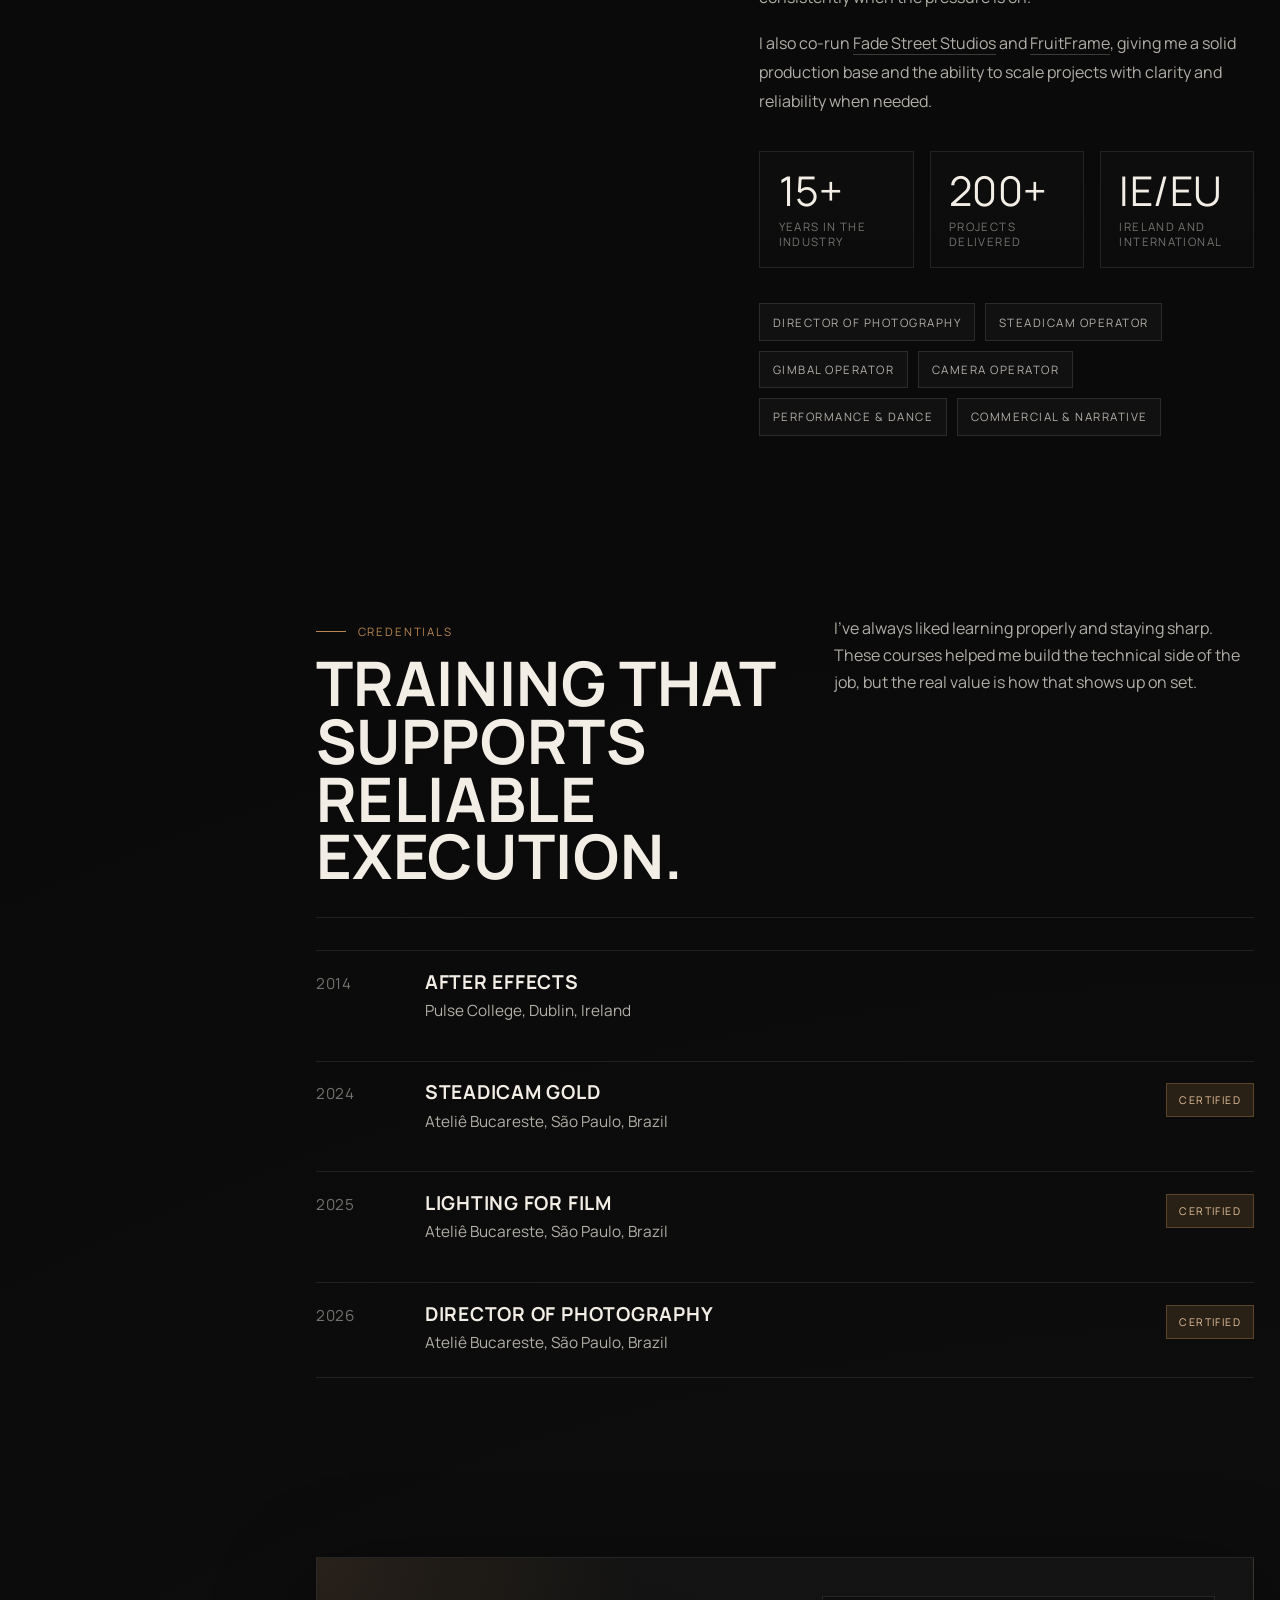
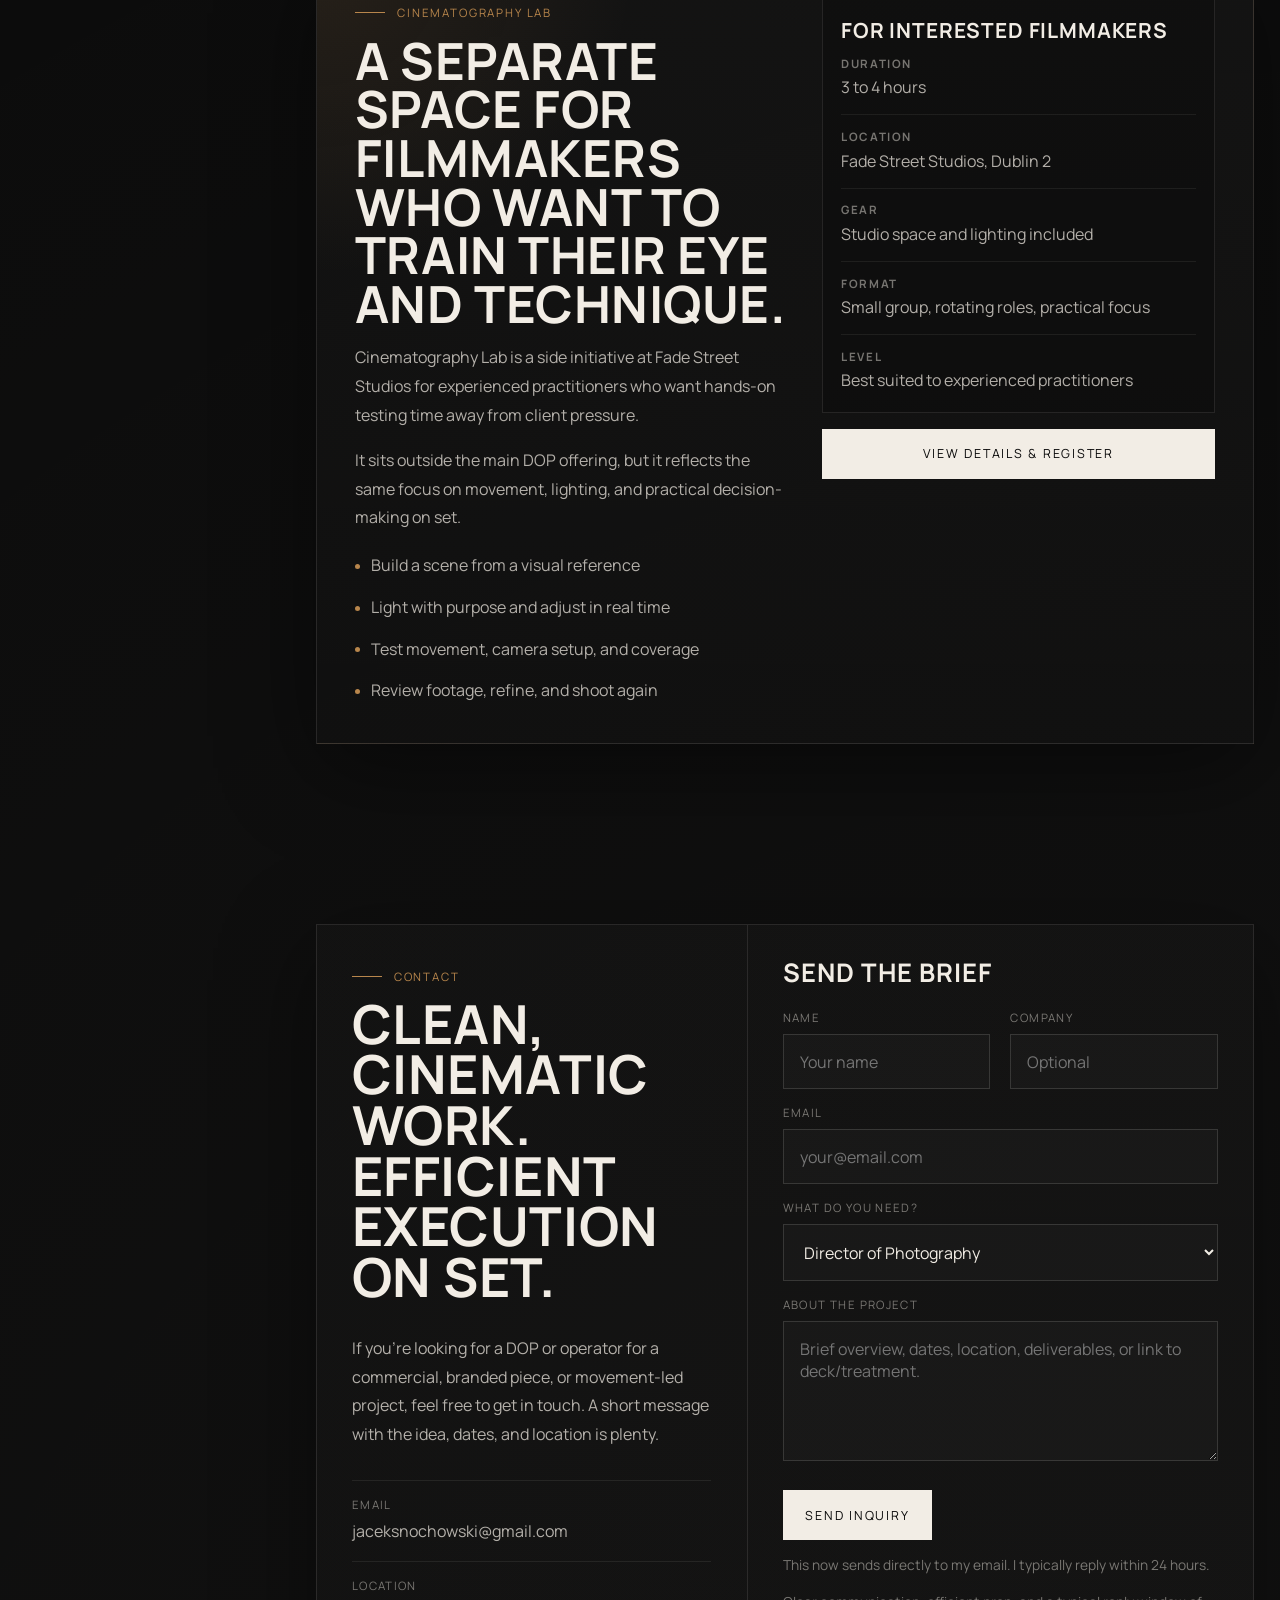
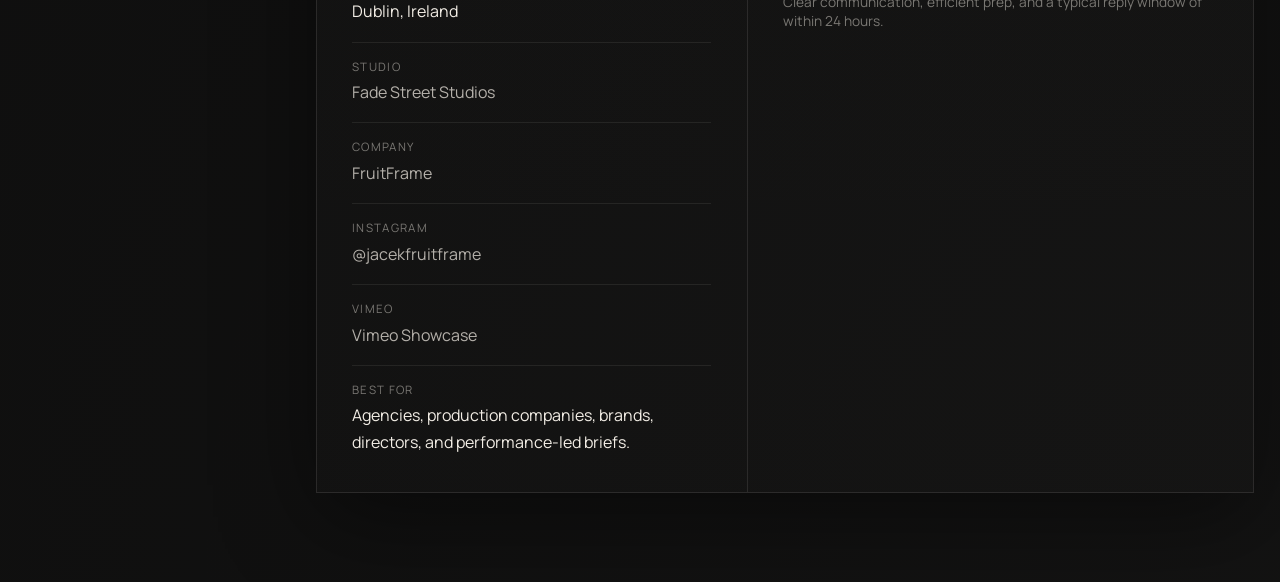
==== commit 21eb0cb6: "Make video production services easier to find and feature No Days Off" ====
--- a/index.html
+++ b/index.html
@@ -1561,6 +1561,7 @@
   <nav class="mobile-menu" id="mobileMenu" aria-label="Mobile">
     <a href="#home">Home</a>
     <a href="#services">Services</a>
+    <a href="/video-production-dublin/">Video Production</a>
     <a href="#work">Work</a>
     <a href="/journal/">Journal</a>
     <a href="#approach">Approach</a>
@@ -1653,6 +1654,7 @@
         <nav class="nav" aria-label="Primary">
           <a class="nav-link active" href="#home">Home</a>
           <a class="nav-link" href="#services">Services</a>
+          <a class="nav-link" href="/video-production-dublin/">Video Production</a>
           <a class="nav-link" href="#work">Work</a>
           <a class="nav-link" href="/journal/">Journal</a>
           <a class="nav-link" href="#approach">Approach</a>
@@ -1762,18 +1764,18 @@
 
       <section class="journal-teaser reveal" aria-label="Latest Journal Post">
         <div class="journal-teaser-panel">
-          <a class="journal-teaser-visual" href="/journal/monsters-documentary/">
-            <img src="images/work-4-new.png" alt="Close-up from Monsters, with warm and cool lighting on a man wearing a red knitted hat.">
+          <a class="journal-teaser-visual" href="/journal/no-days-off-dance-content/">
+            <img src="images/journal/no-days-off-cover.jpg" alt="Matt Szczerek holding a No Days Off Water can towards the camera" width="1920" height="1080" loading="lazy">
           </a>
           <div class="journal-teaser-copy">
             <div class="eyebrow">Latest From The Journal</div>
-            <h2 class="journal-teaser-title">Monsters: finding the story over a year</h2>
-            <p>A year-long theatre project, several shoot days and one documentary: finding the story as Monsters developed.</p>
+            <h2 class="journal-teaser-title">No Days Off: one light, a dancer and a sleeping toddler</h2>
+            <p>A short dance piece with Matt Szczerek, a simple setup at Fade Street Studios, and the music turned down so we wouldn’t wake my daughter.</p>
             <div class="journal-tags">
-              <span class="journal-tag">Documentary</span>
+              <span class="journal-tag">Branded Content</span>
               <span class="journal-tag">Behind the Scenes</span>
             </div>
-            <a class="ghost-btn work-link" href="/journal/monsters-documentary/">Read The Full Post</a>
+            <a class="ghost-btn work-link" href="/journal/no-days-off-dance-content/">Read The Full Post</a>
           </div>
         </div>
       </section>
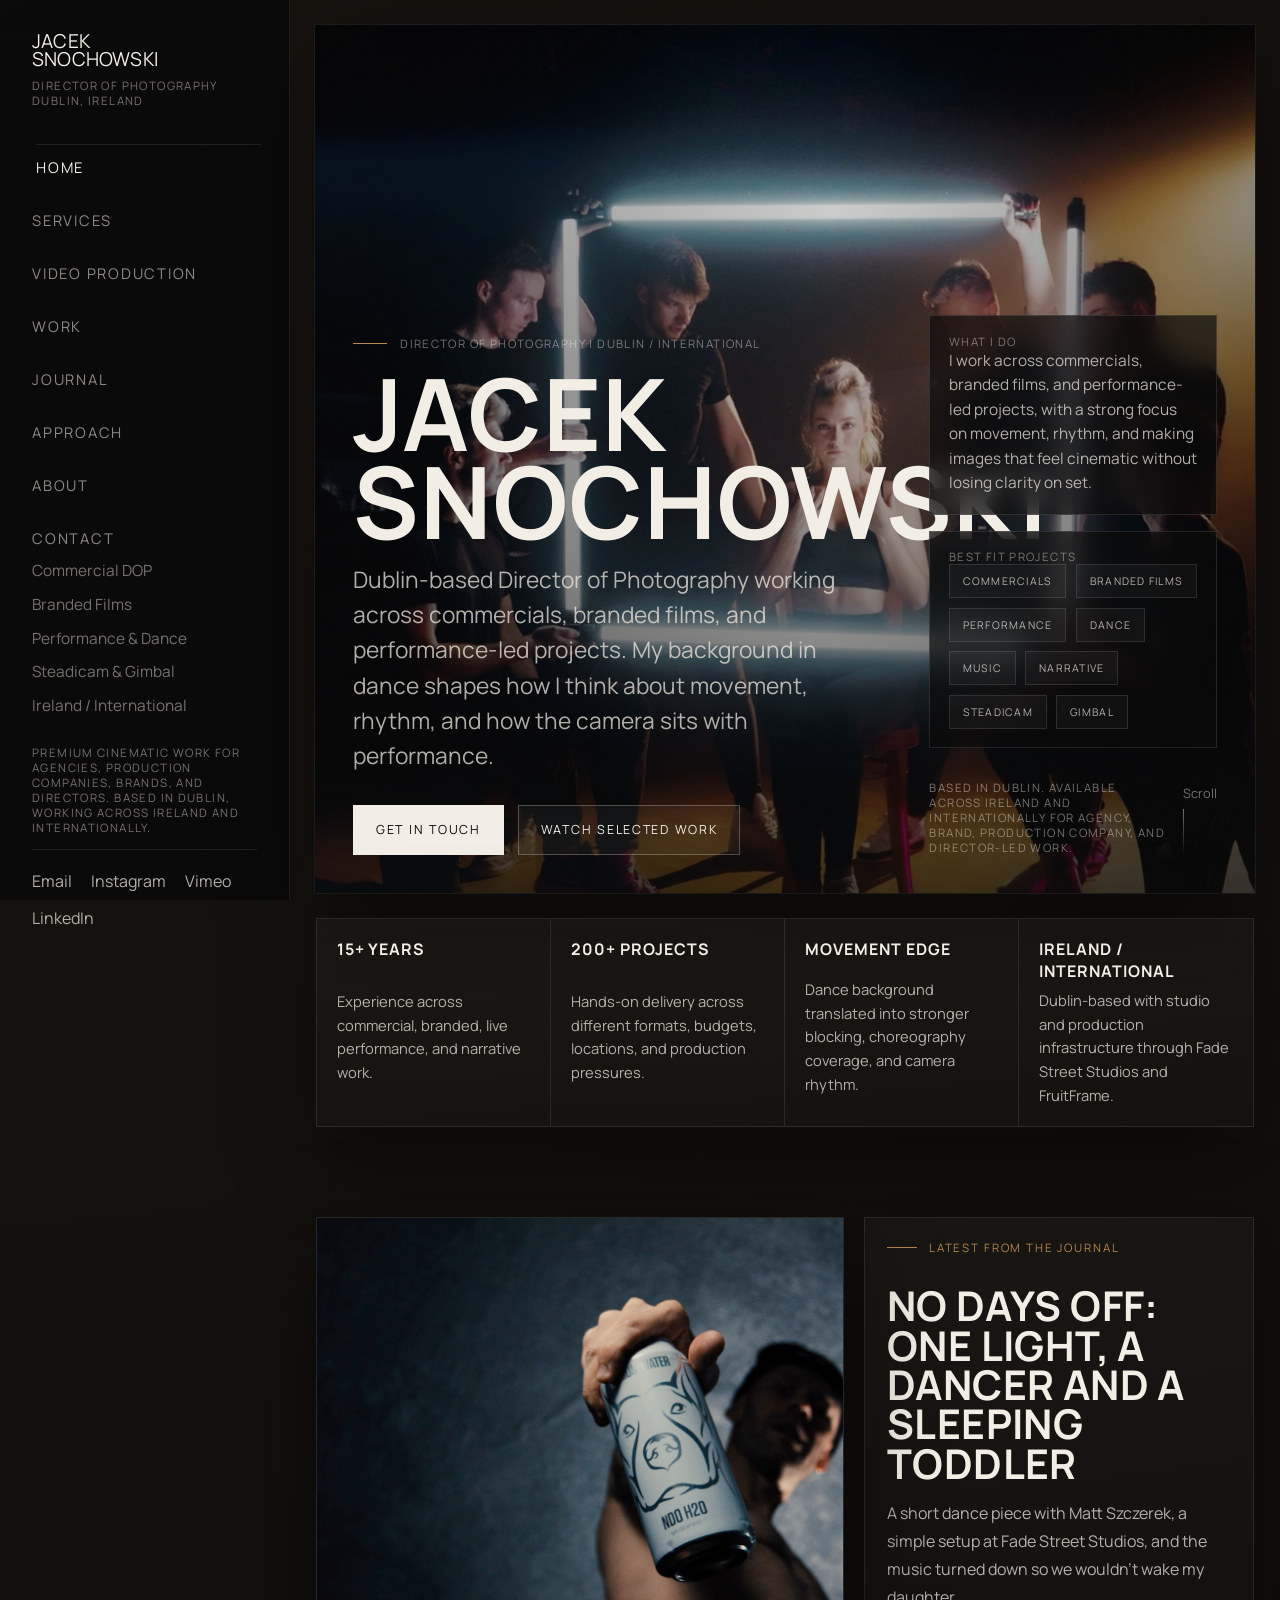
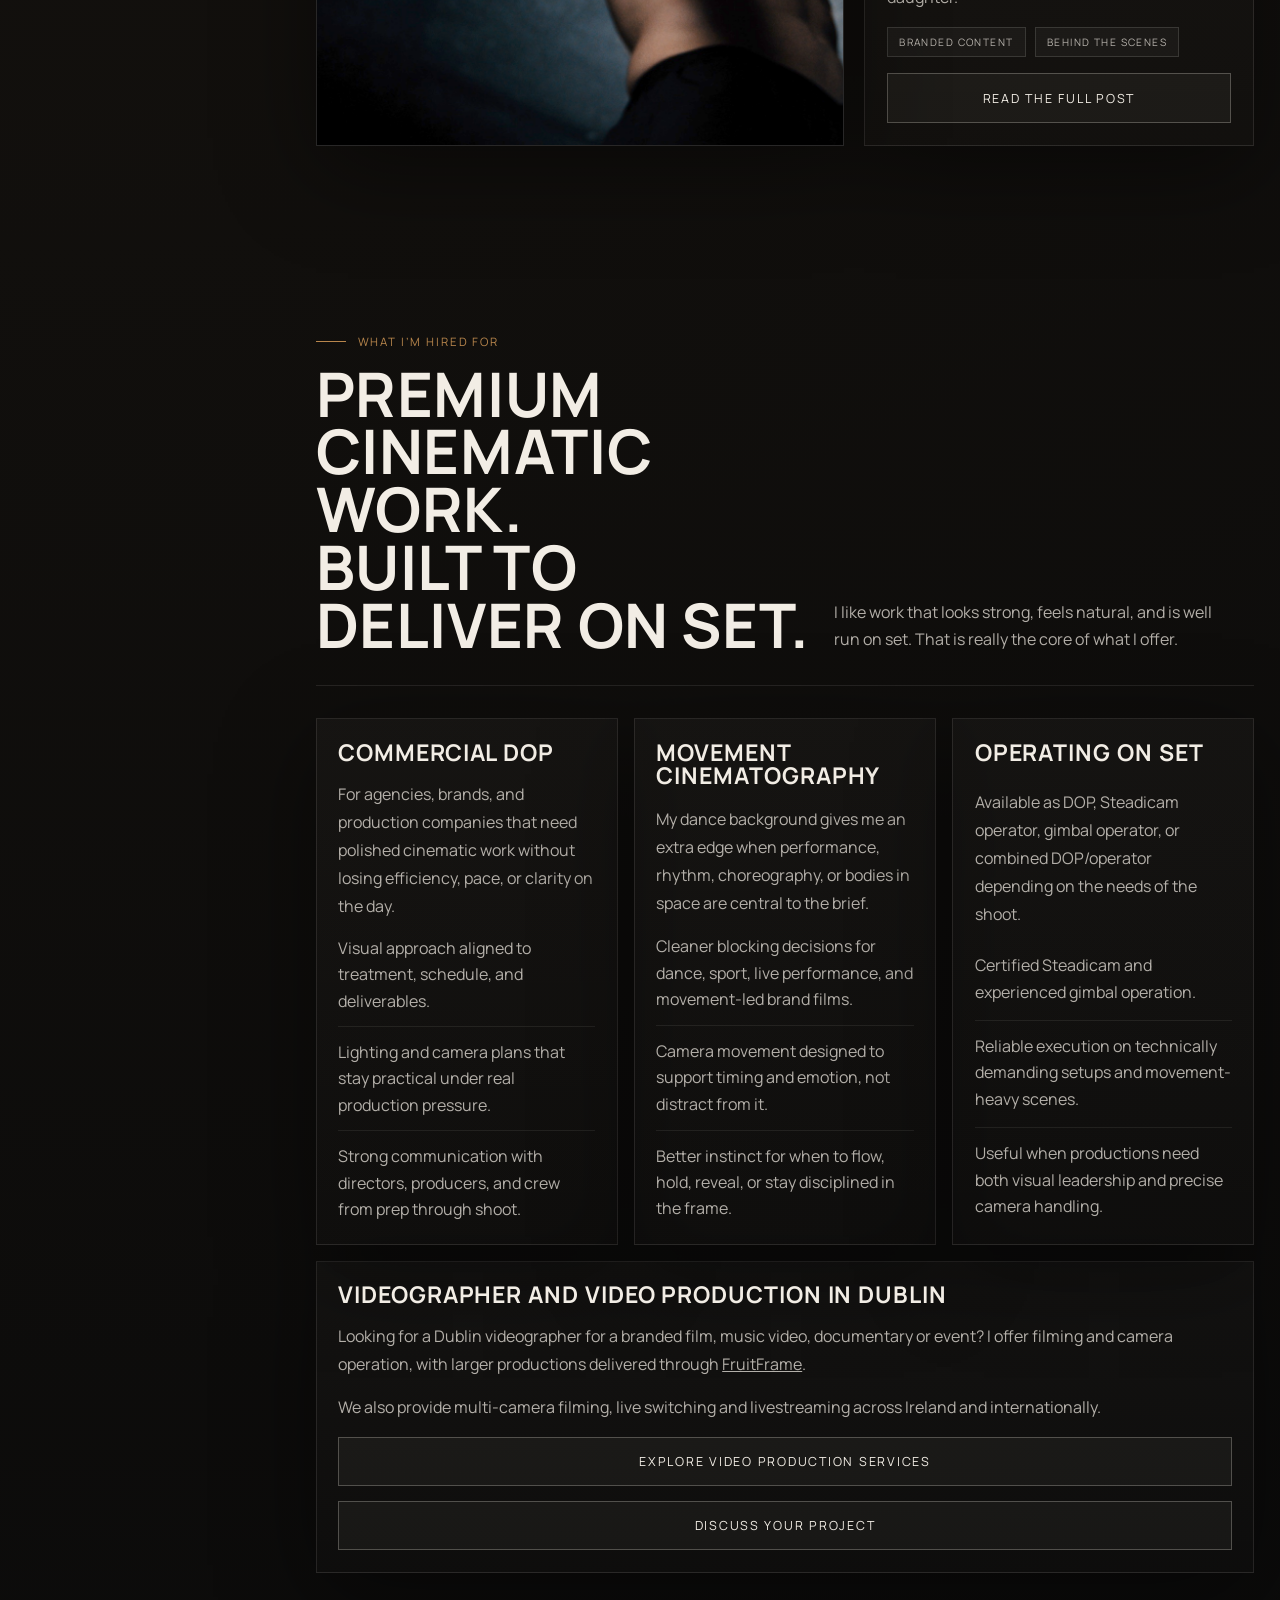
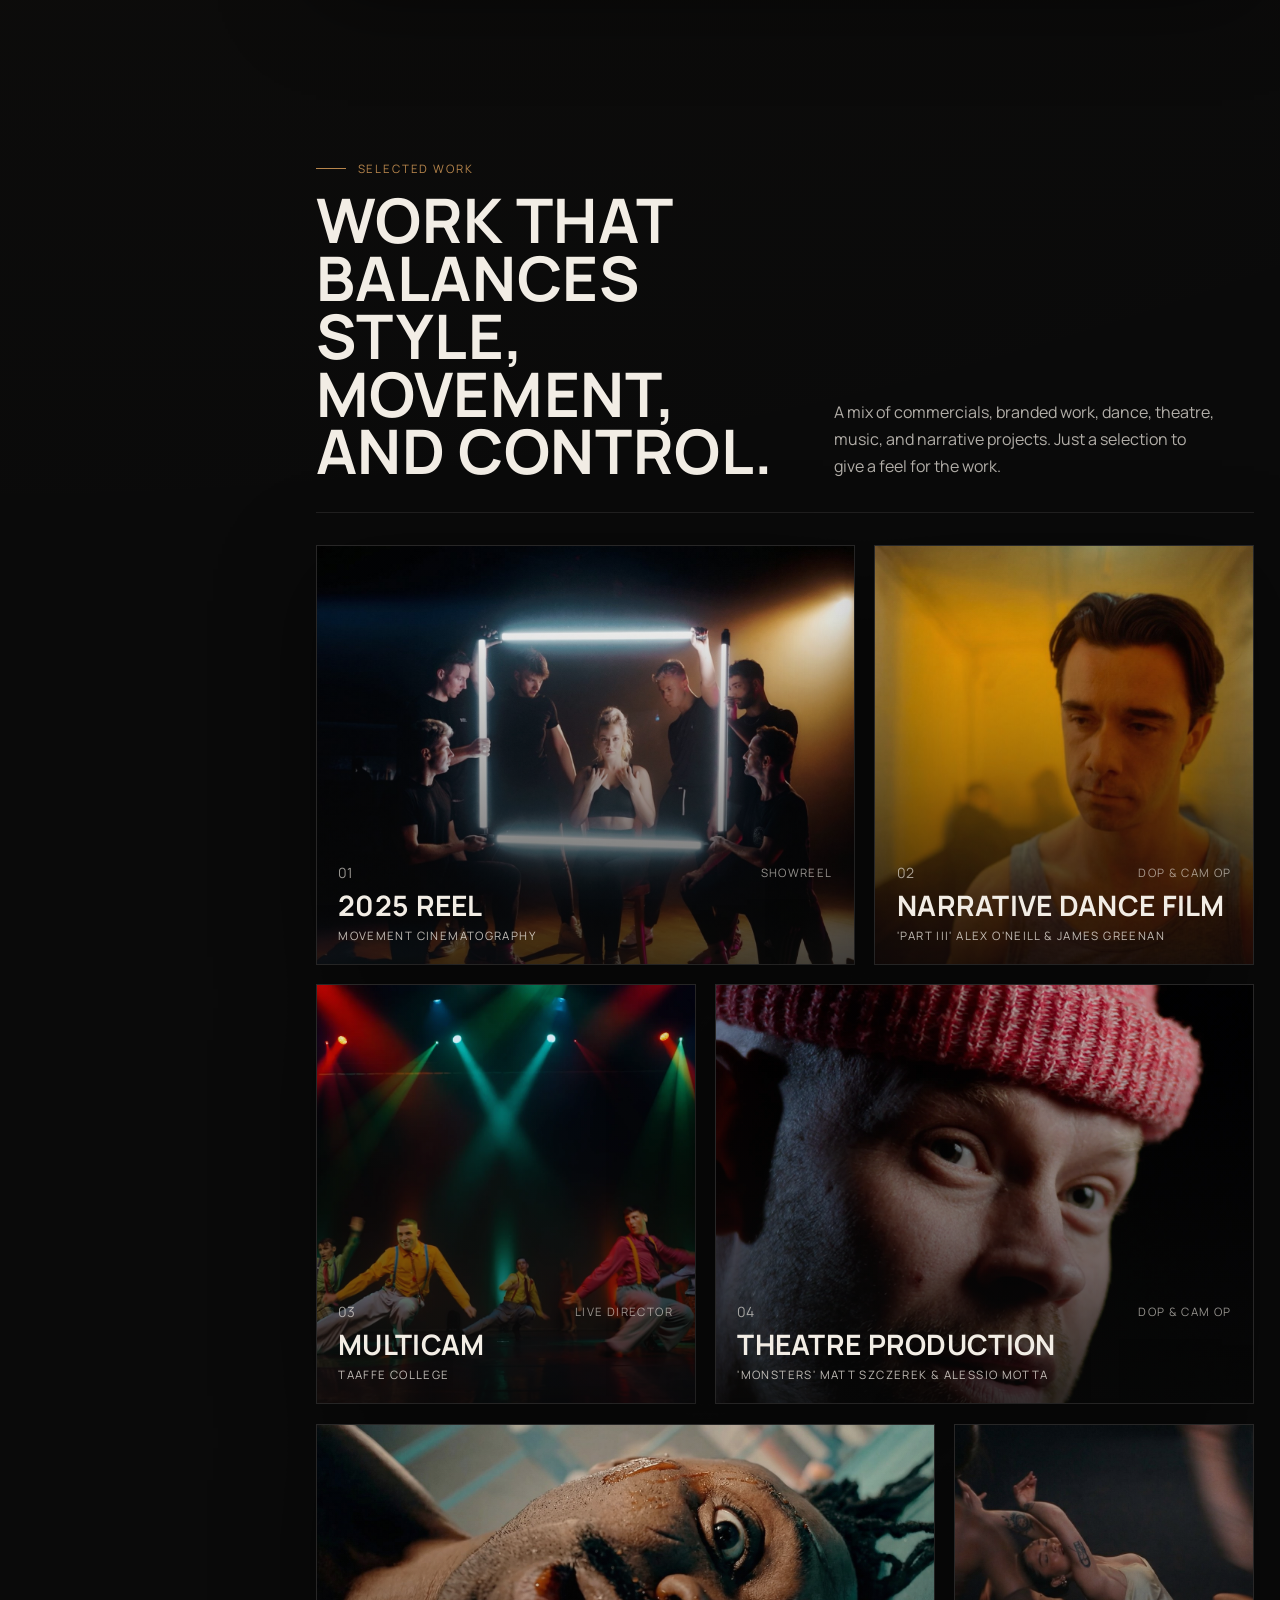
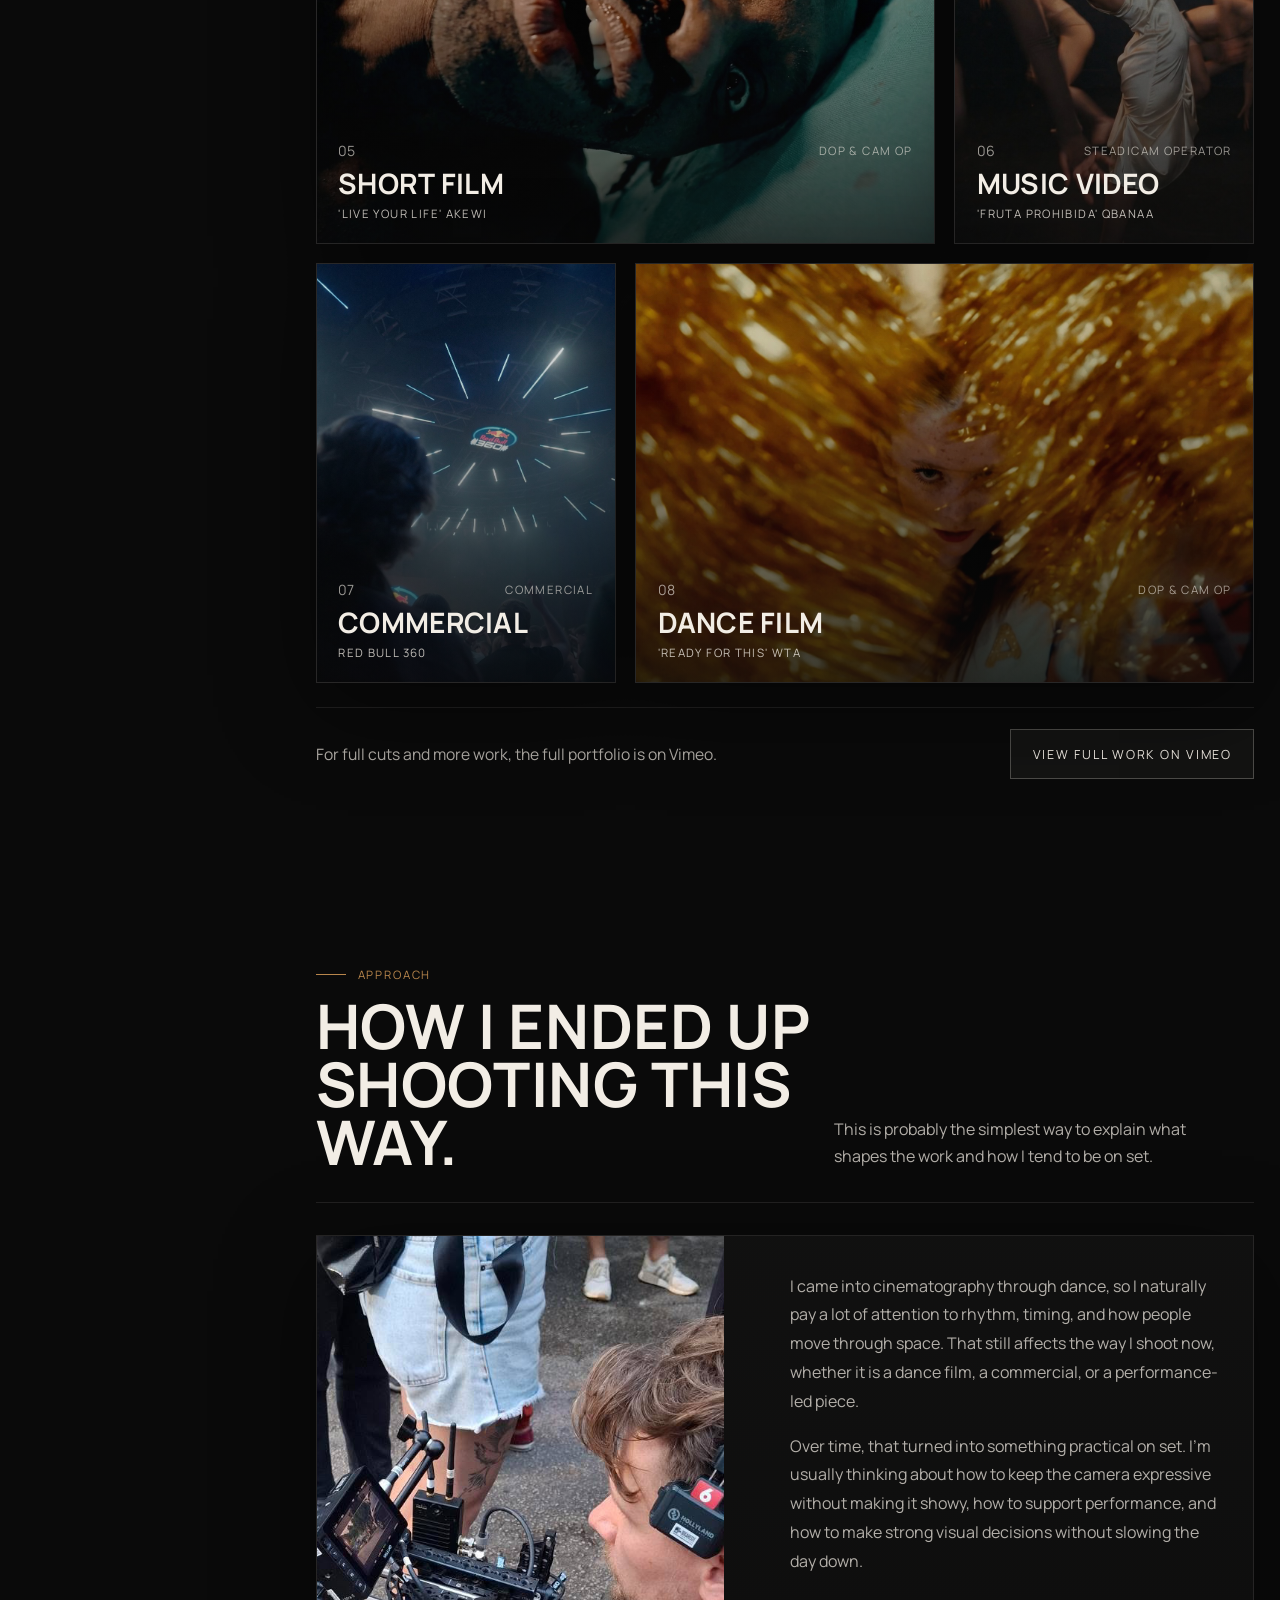
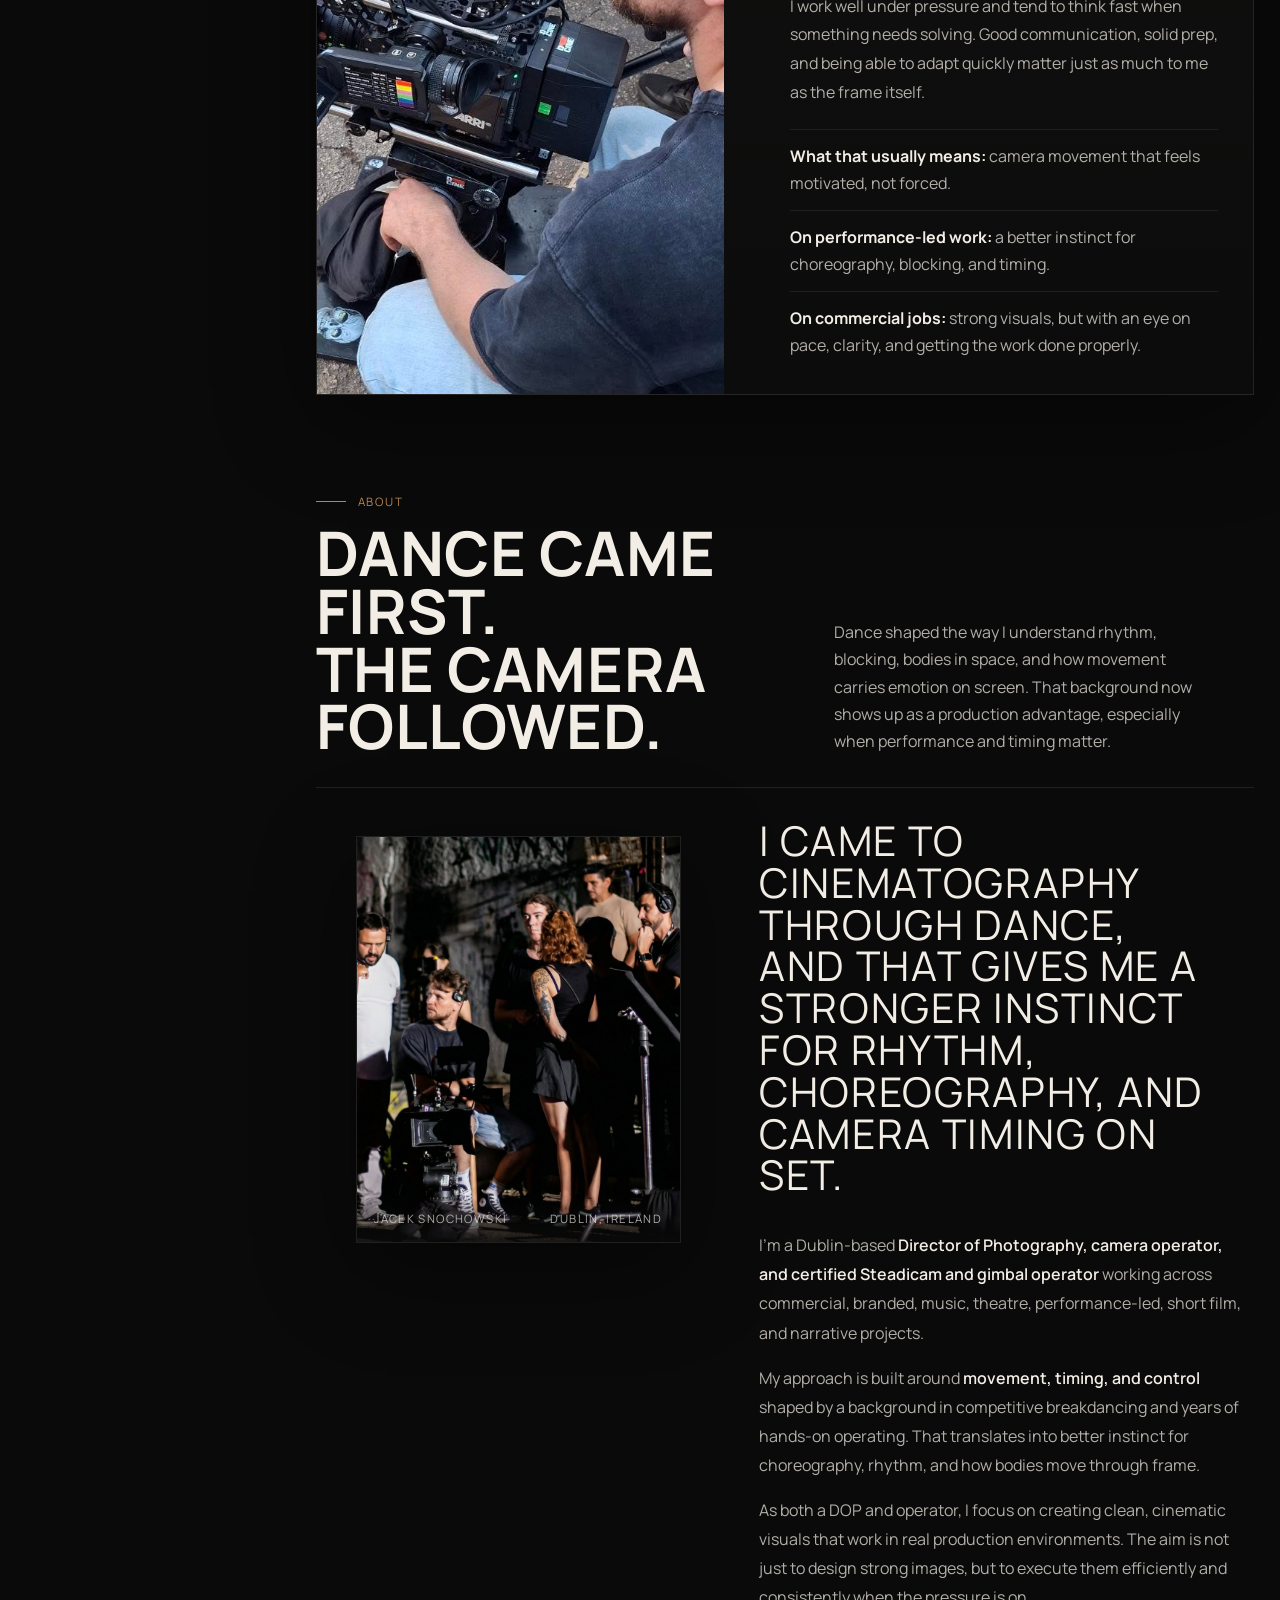
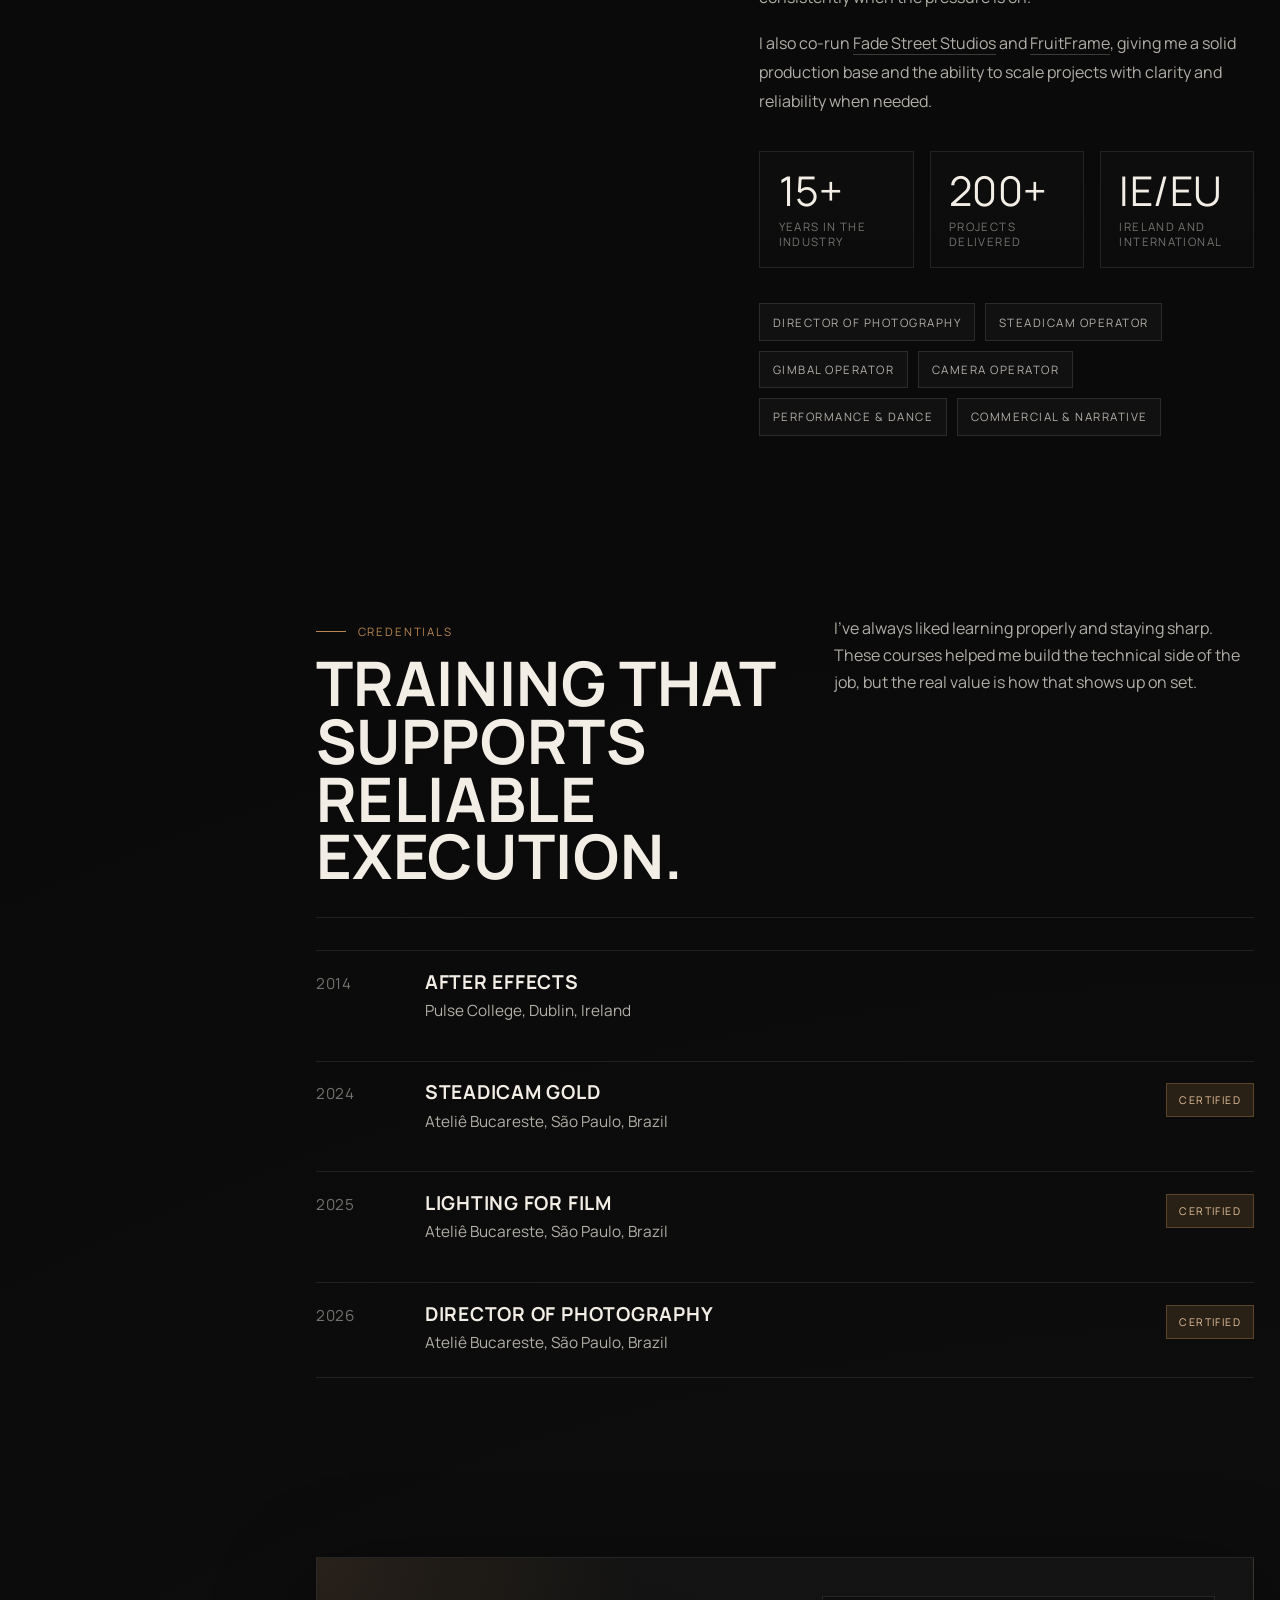
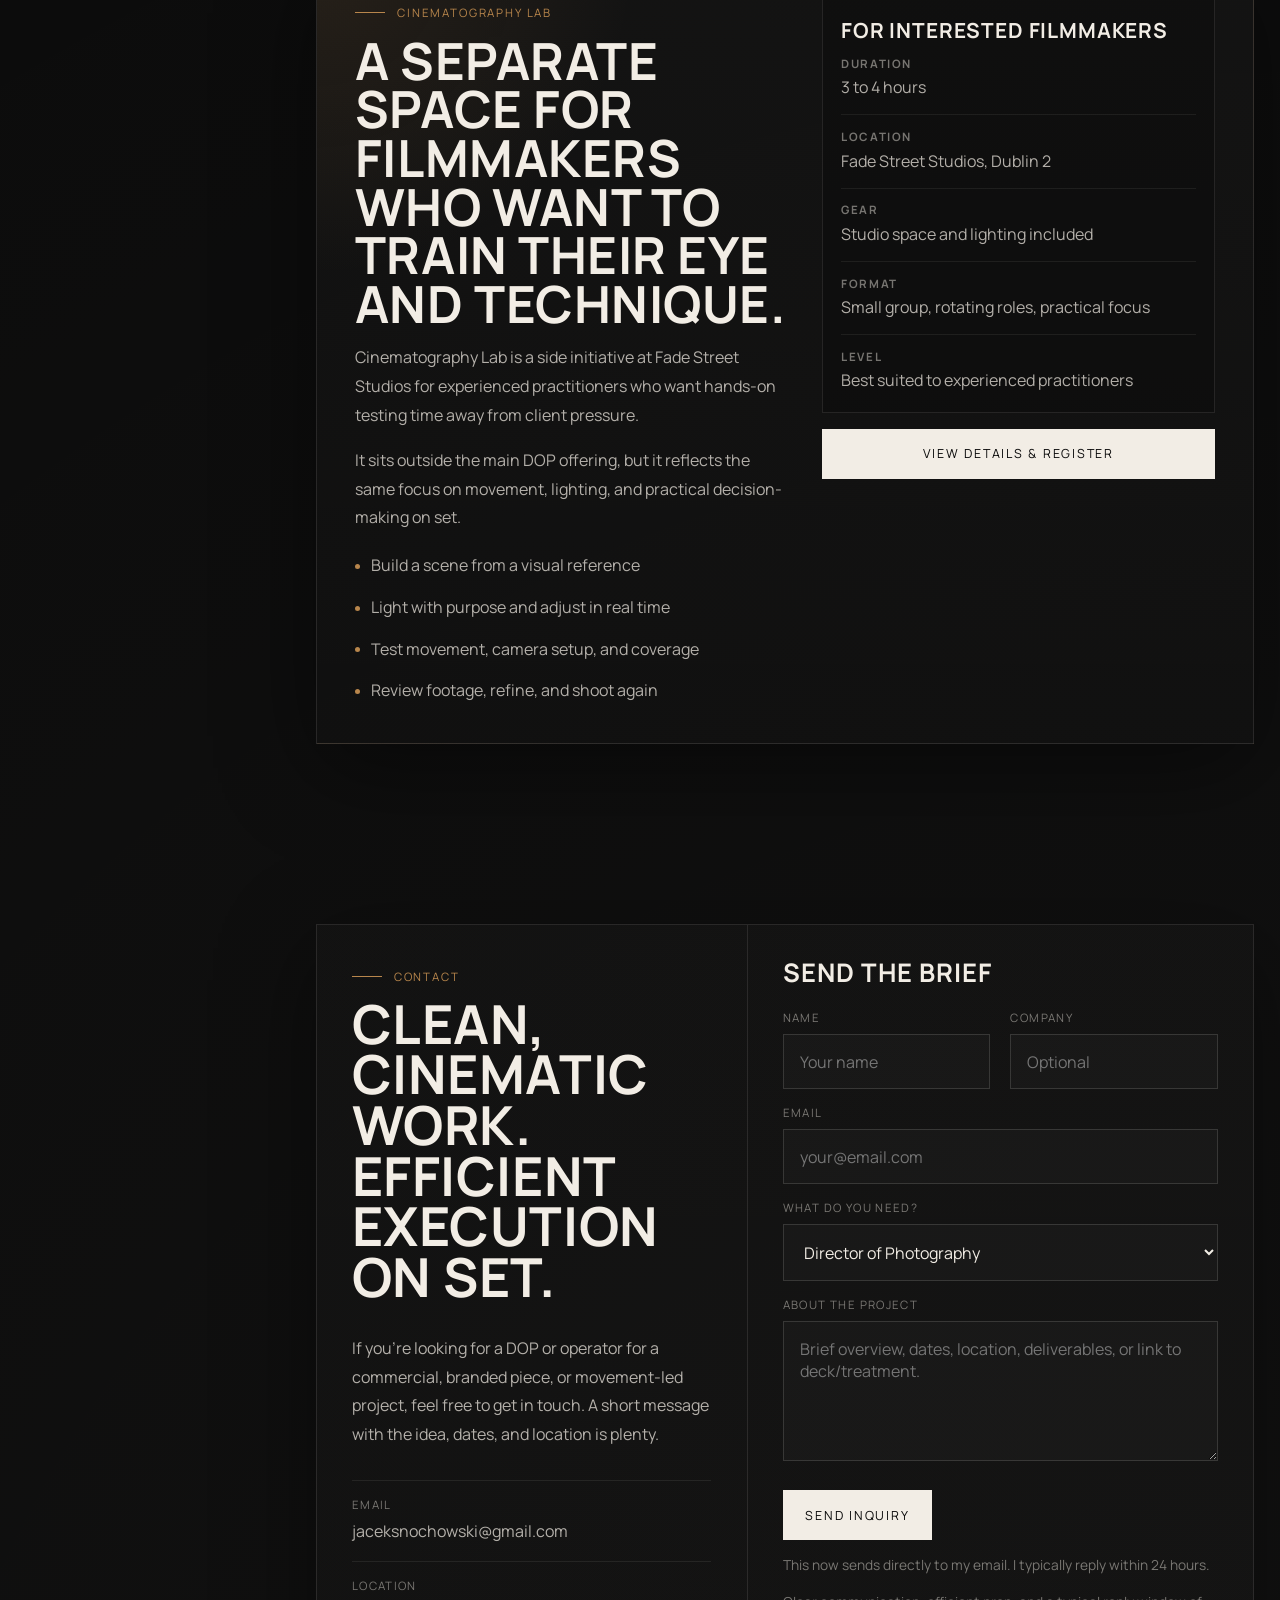
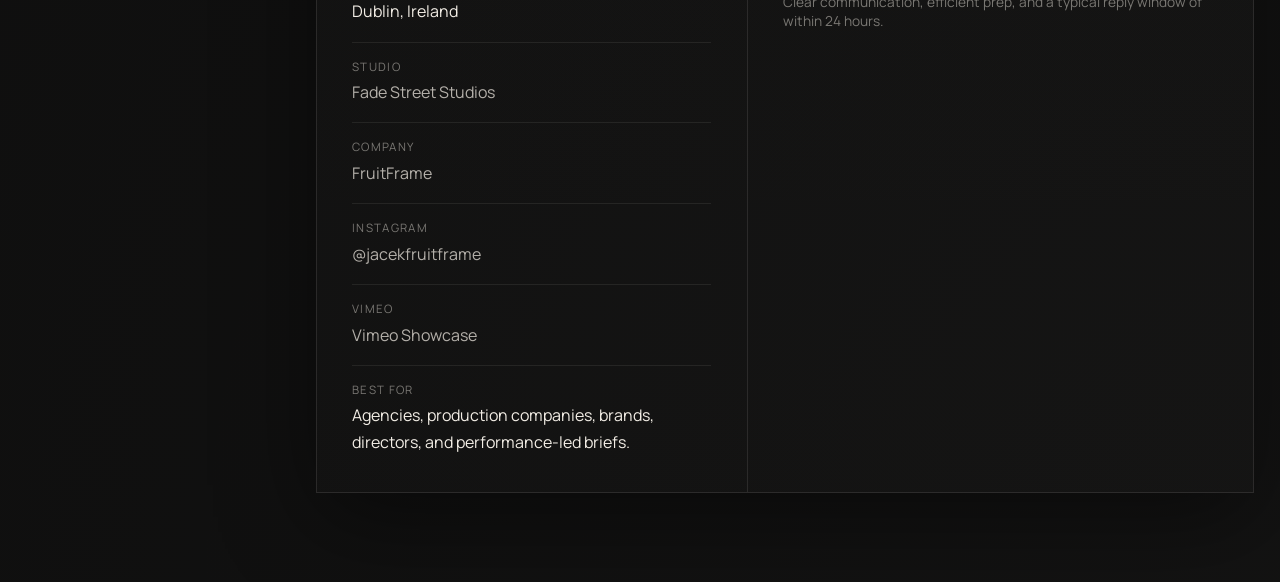
==== commit f7a0f5f9: "Optimise work images while preserving colour grade" ====
--- a/index.html
+++ b/index.html
@@ -1879,8 +1879,8 @@
 
             <article class="work-card medium">
               <div class="work-media">
-                <img src="images/work-3-new.png" alt="Multicam Taaffe College project">
-                <video class="work-video" muted loop playsinline webkit-playsinline preload="metadata" poster="images/work-3-new.png" disablepictureinpicture data-video>
+                <img src="images/work-3.webp" alt="Multicam Taaffe College project">
+                <video class="work-video" muted loop playsinline webkit-playsinline preload="metadata" poster="images/work-3.webp" disablepictureinpicture data-video>
                   <source src="videos/h264/work-3-loop.mp4" data-src-default="videos/h264/work-3-loop.mp4" data-src-ios="videos/work-3-loop.mp4" type="video/mp4">
                 </video>
               </div>
@@ -1896,8 +1896,8 @@
 
             <article class="work-card large">
               <div class="work-media">
-                <img src="images/work-4-new.png" alt="Theatre production project">
-                <video class="work-video" muted loop playsinline webkit-playsinline preload="metadata" poster="images/work-4-new.png" disablepictureinpicture data-video>
+                <img src="images/work-4.webp" alt="Theatre production project">
+                <video class="work-video" muted loop playsinline webkit-playsinline preload="metadata" poster="images/work-4.webp" disablepictureinpicture data-video>
                   <source src="videos/h264/work-4-loop.mp4" data-src-default="videos/h264/work-4-loop.mp4" data-src-ios="videos/work-4-loop.mp4" type="video/mp4">
                 </video>
               </div>
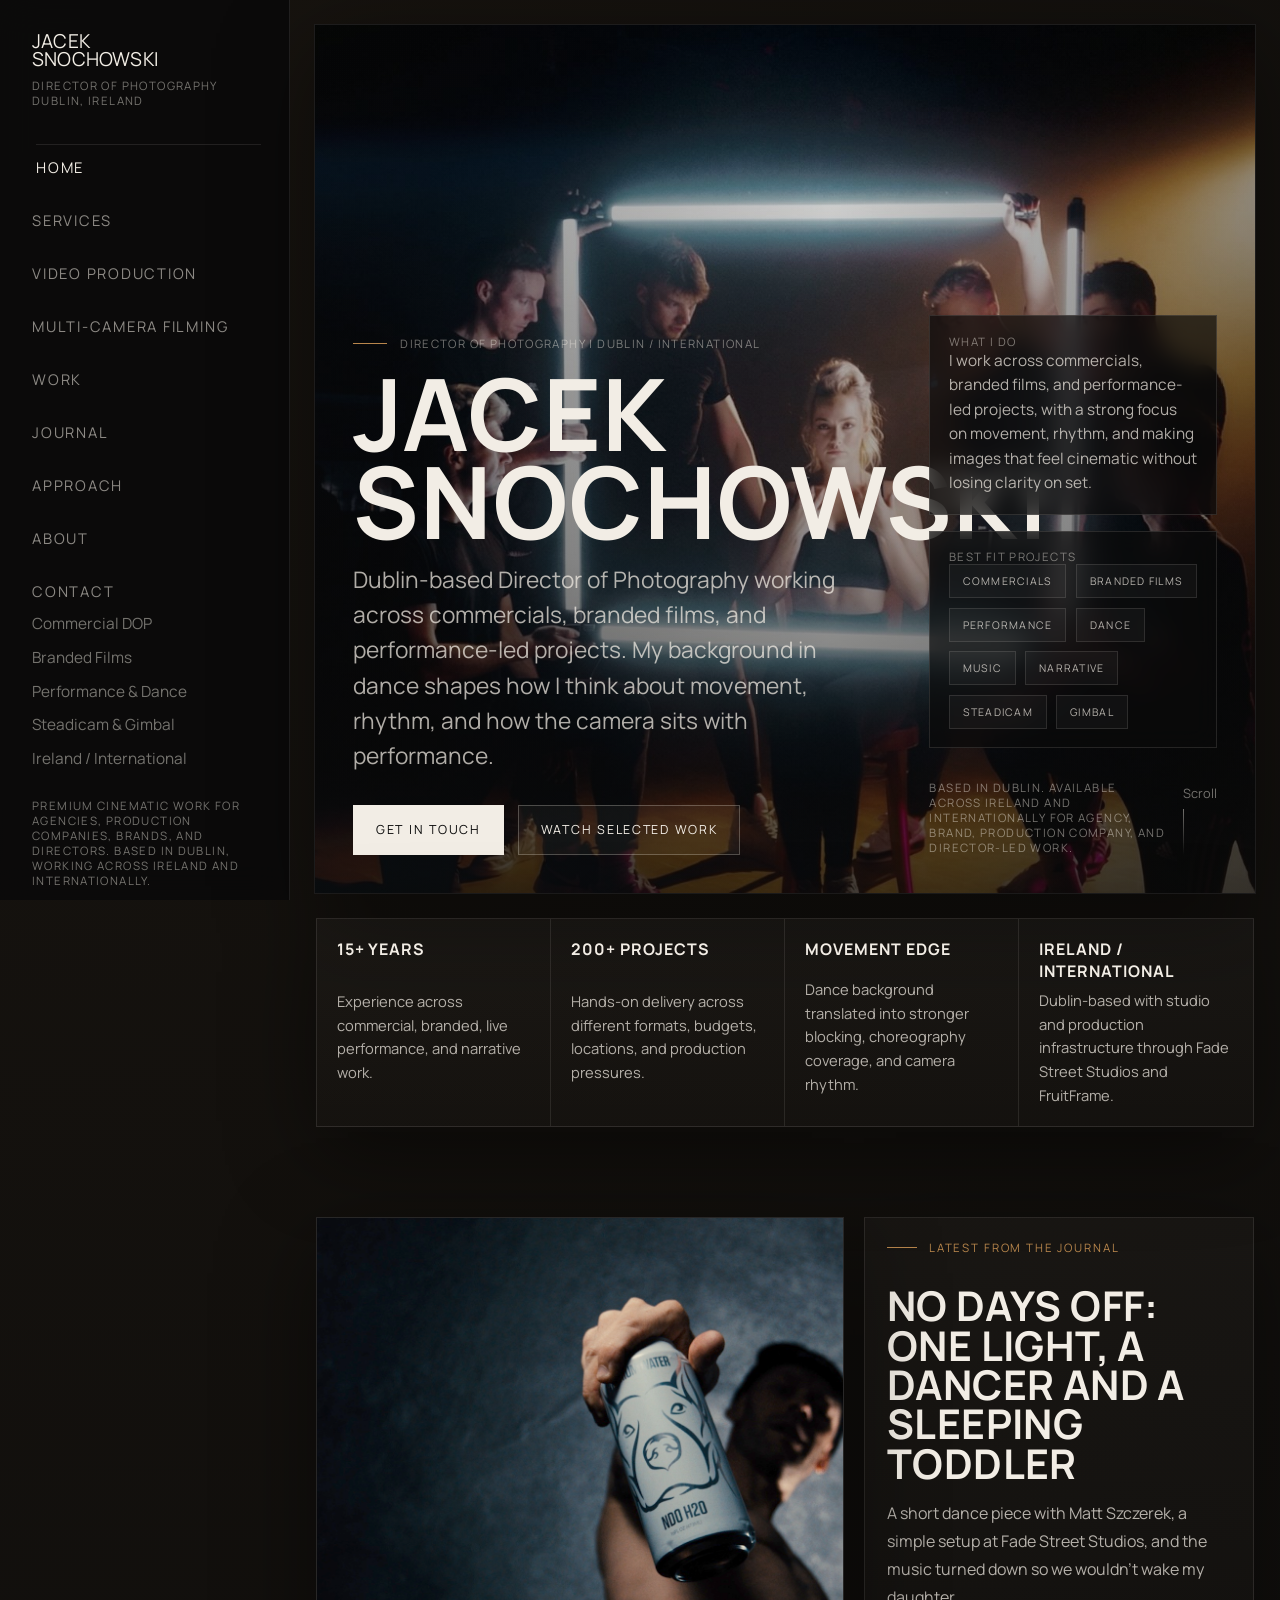
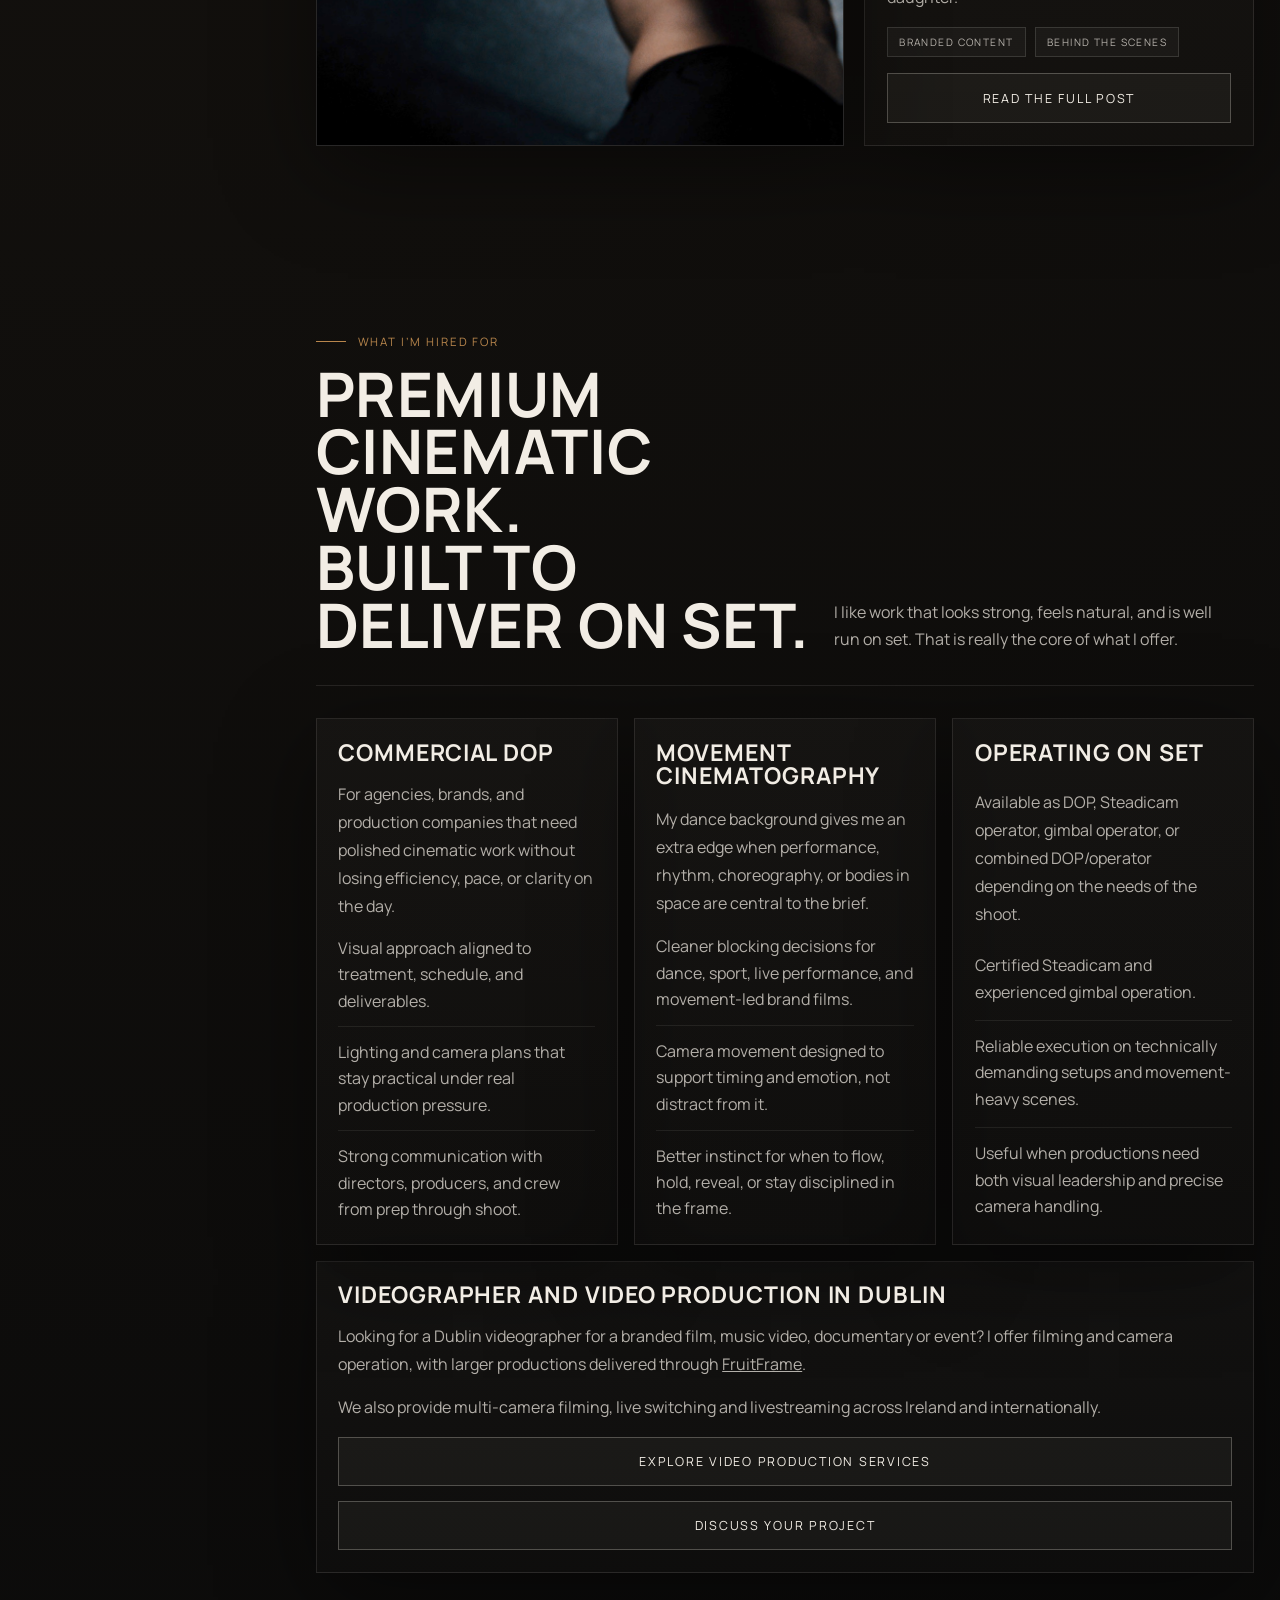
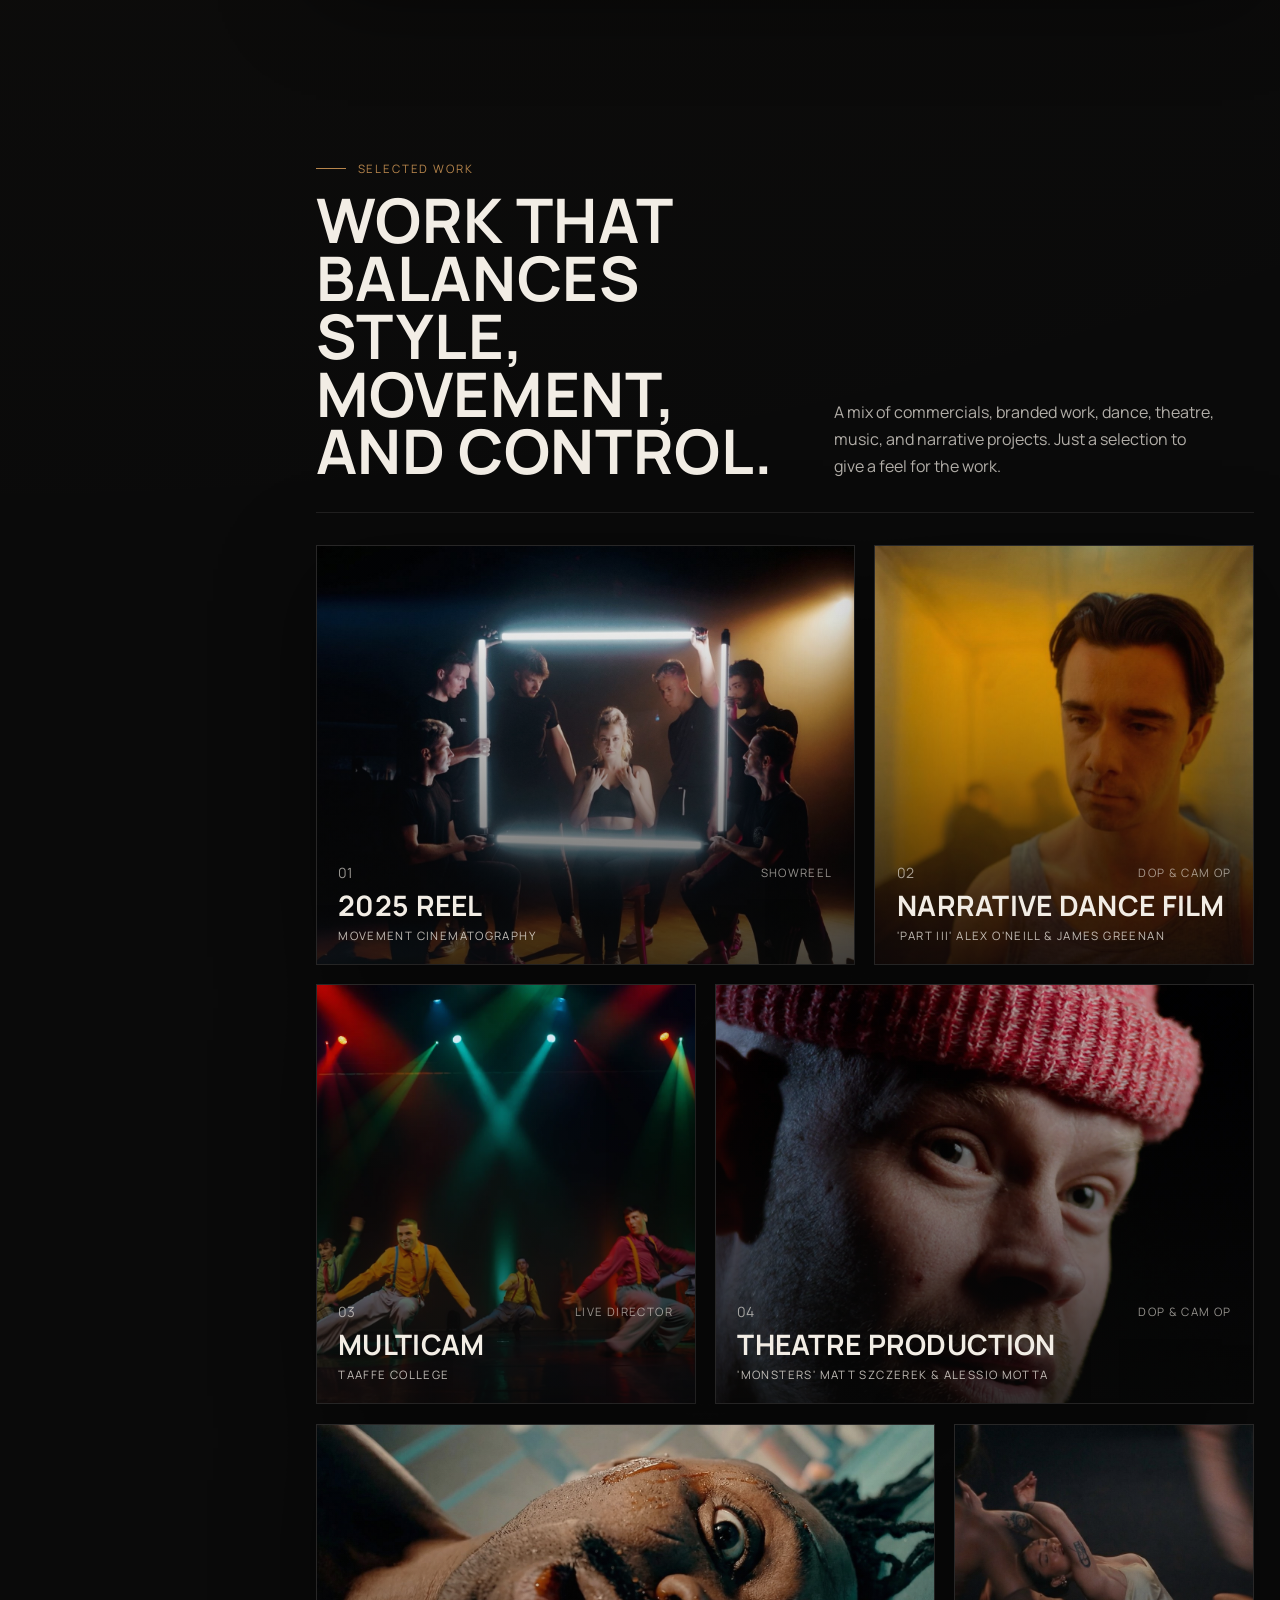
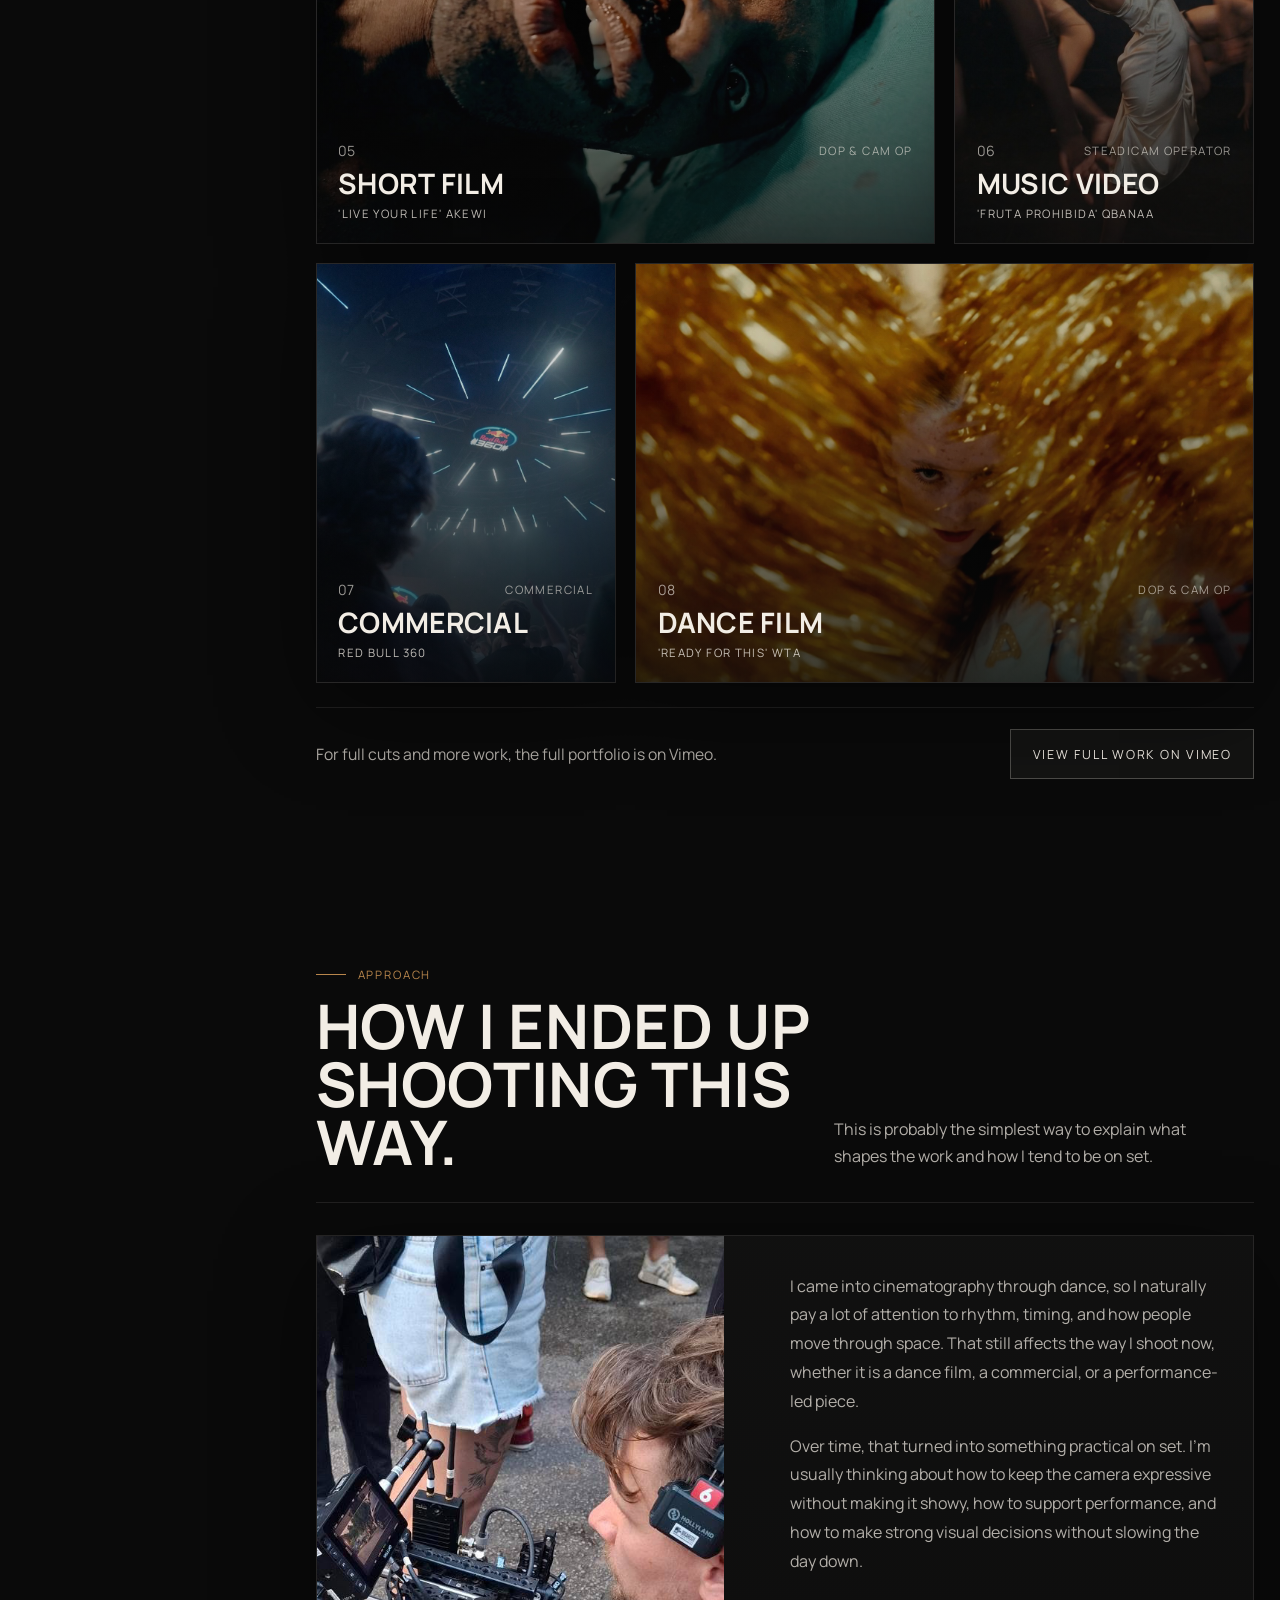
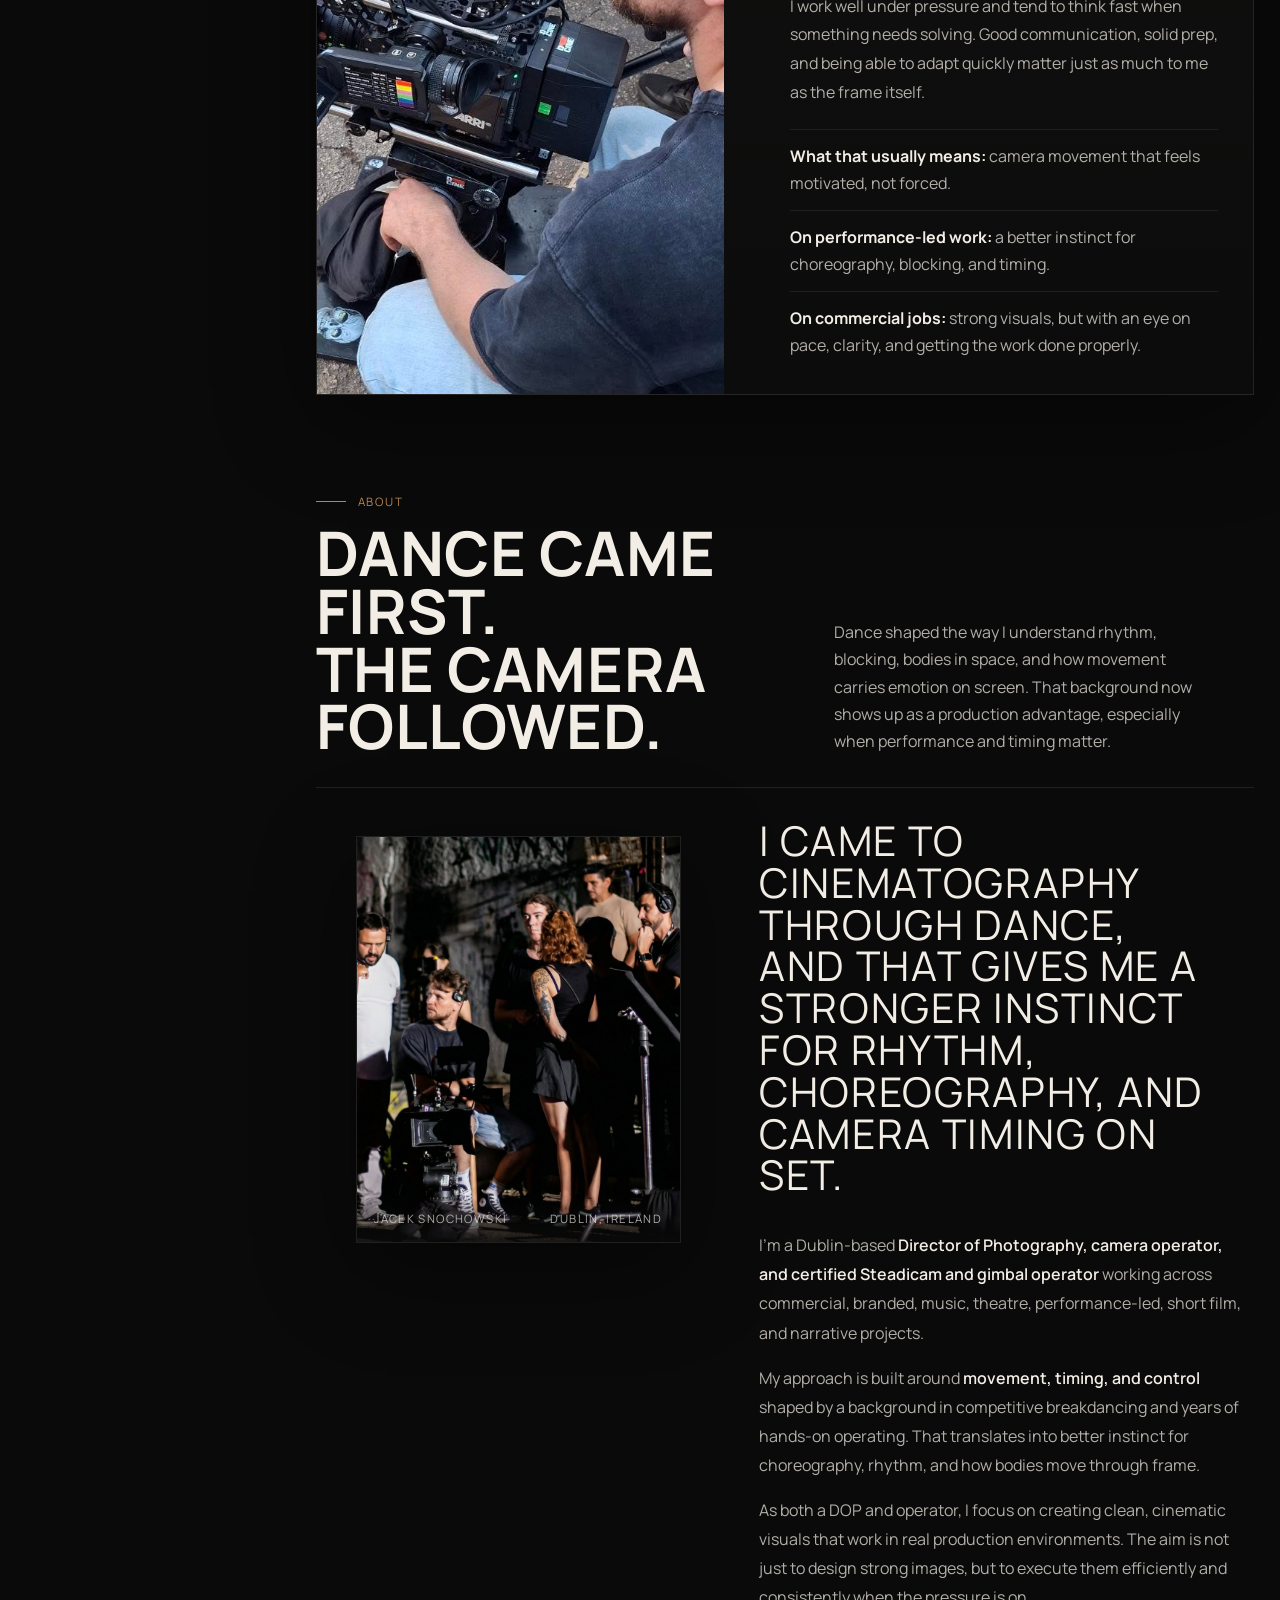
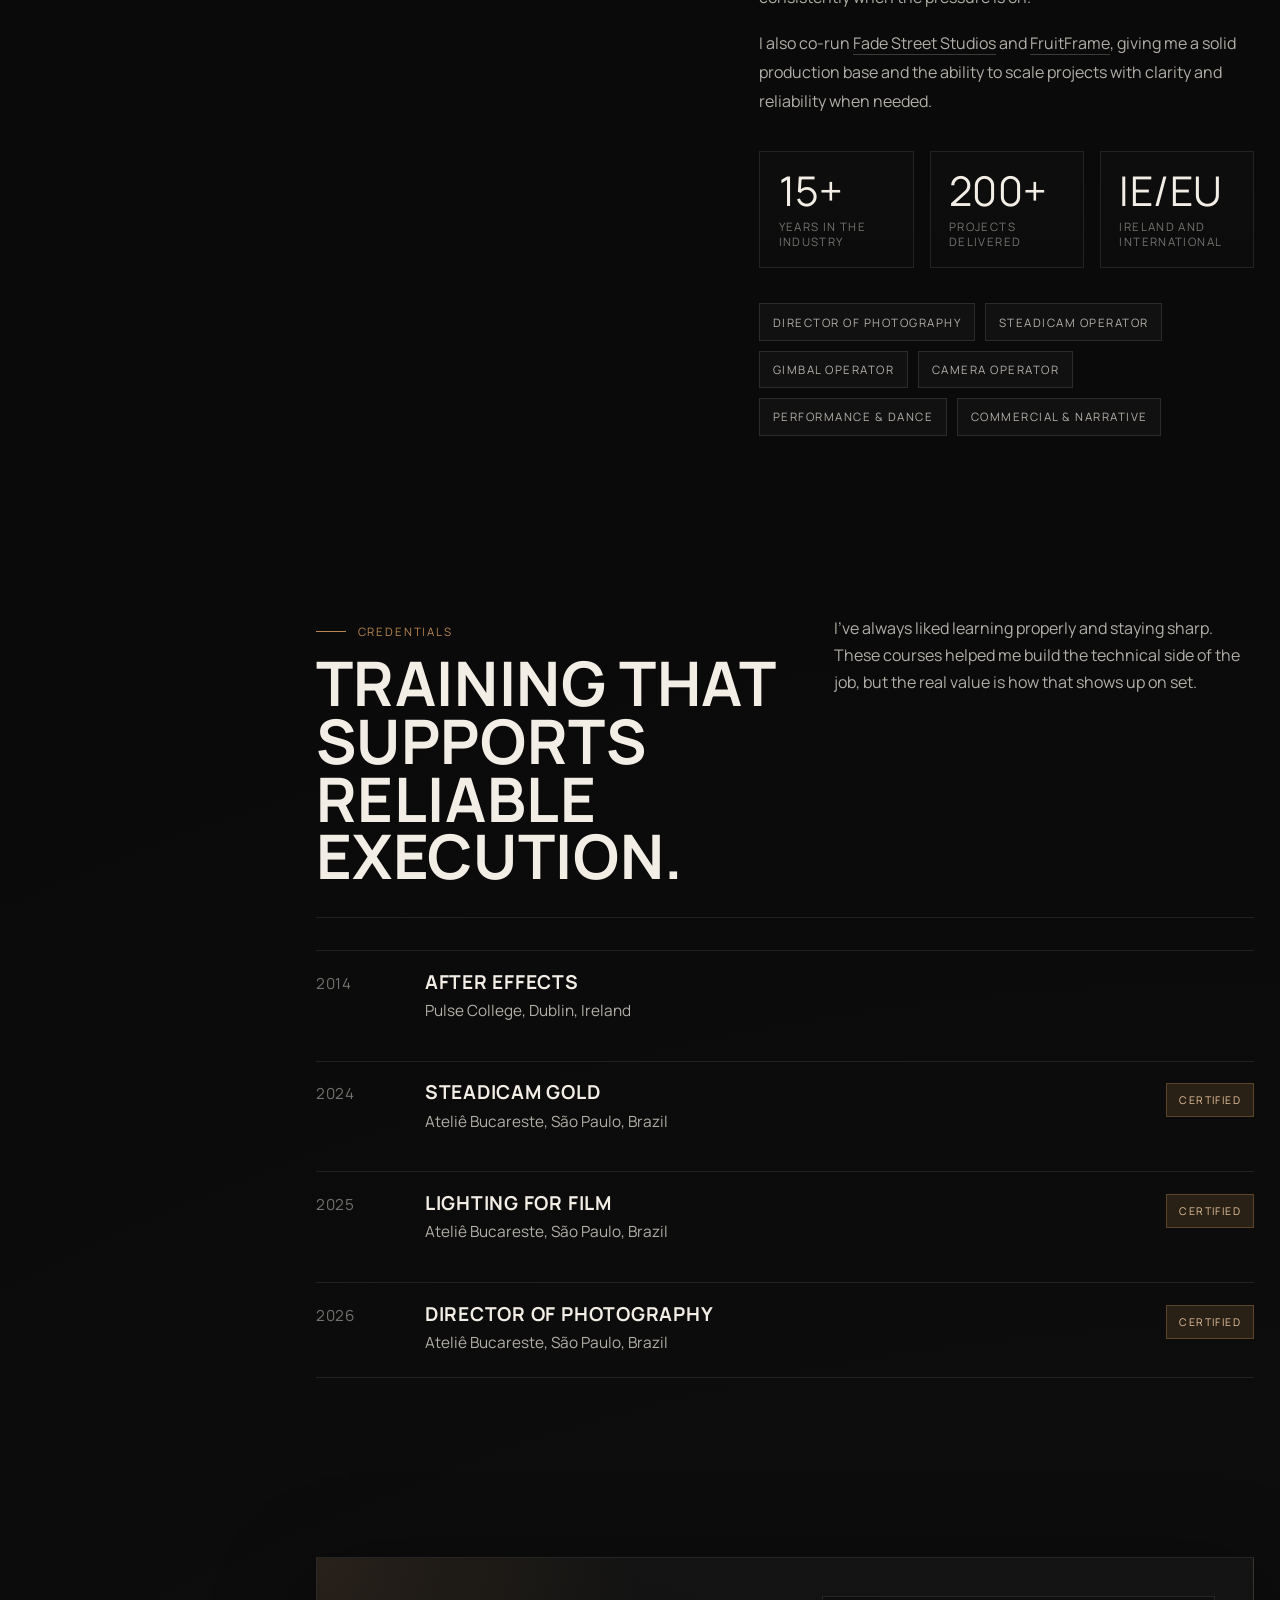
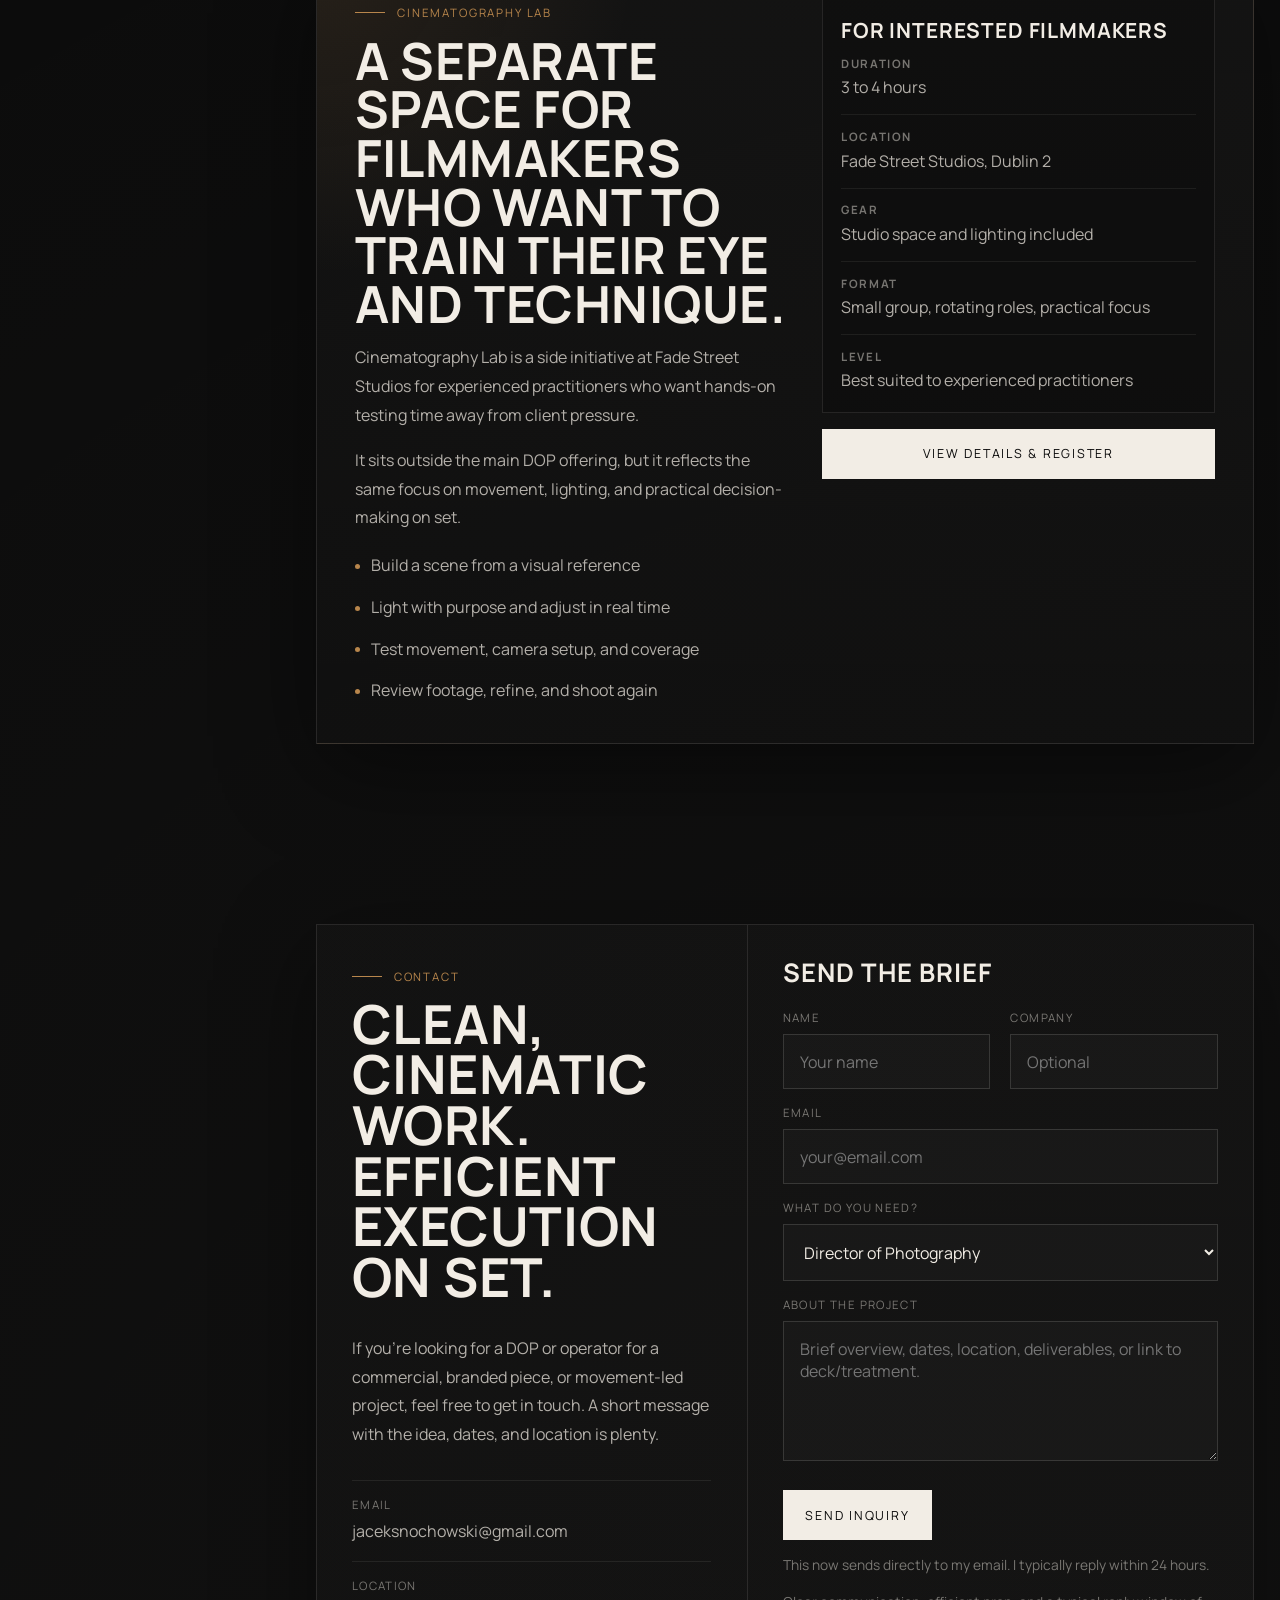
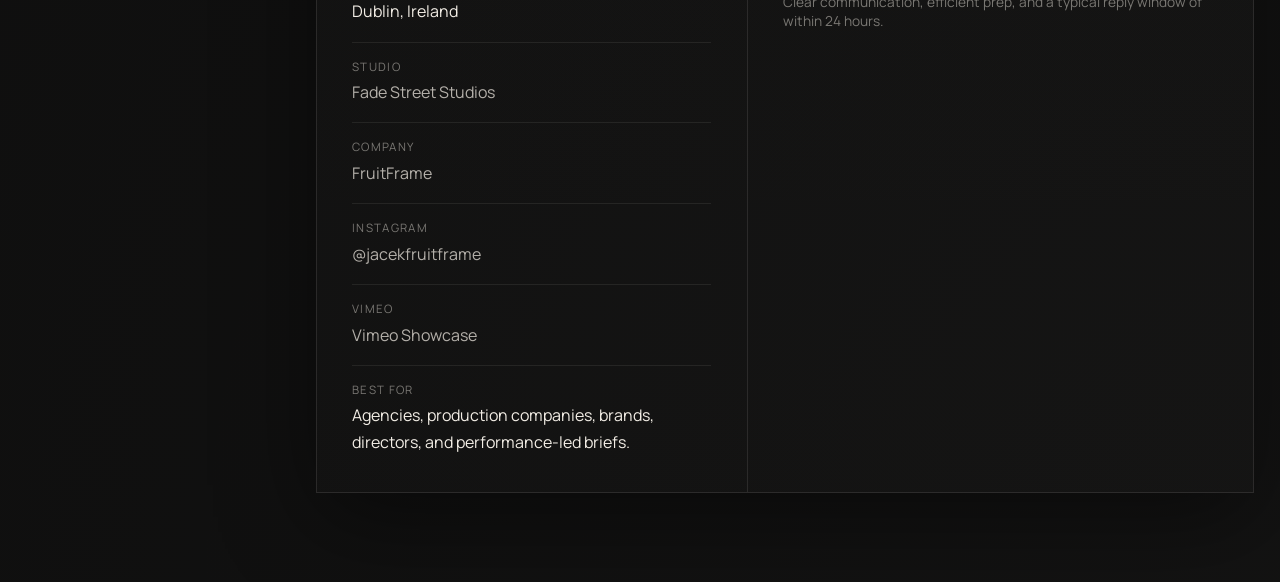
==== commit 8e7c087a: "Add multicamera service page and correct legacy routing" ====
--- a/index.html
+++ b/index.html
@@ -69,6 +69,7 @@
     border-right:1px solid var(--line);
     background:rgba(10,10,10,0.9);
     backdrop-filter:blur(18px);
+    overflow-y:auto;
   }
 
   .brand-mark{
@@ -1562,6 +1563,7 @@
     <a href="#home">Home</a>
     <a href="#services">Services</a>
     <a href="/video-production-dublin/">Video Production</a>
+    <a href="/multicamera-filming-dublin/">Multi-camera Filming</a>
     <a href="#work">Work</a>
     <a href="/journal/">Journal</a>
     <a href="#approach">Approach</a>
@@ -1655,6 +1657,7 @@
           <a class="nav-link active" href="#home">Home</a>
           <a class="nav-link" href="#services">Services</a>
           <a class="nav-link" href="/video-production-dublin/">Video Production</a>
+          <a class="nav-link" href="/multicamera-filming-dublin/">Multi-camera Filming</a>
           <a class="nav-link" href="#work">Work</a>
           <a class="nav-link" href="/journal/">Journal</a>
           <a class="nav-link" href="#approach">Approach</a>
